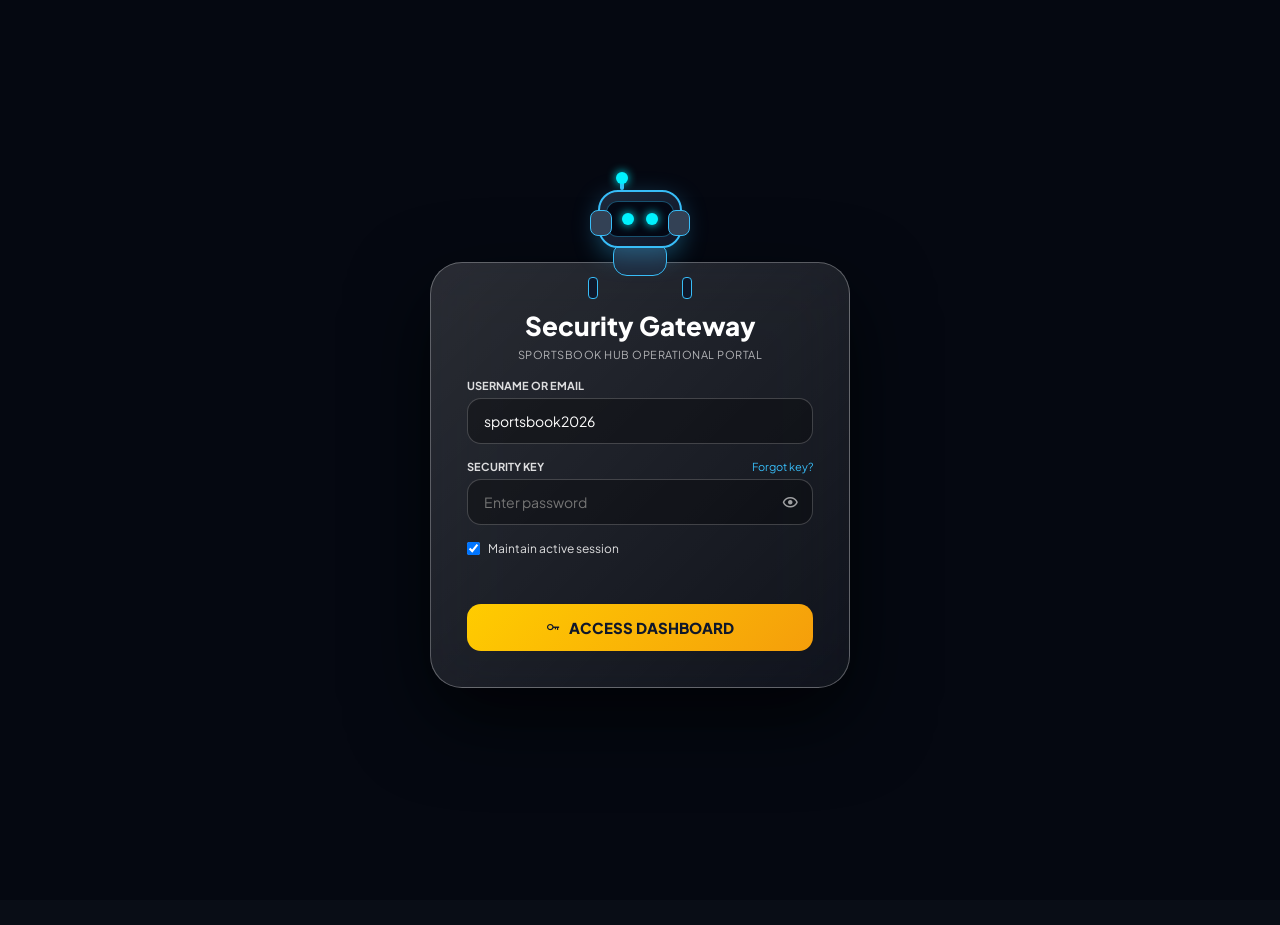
==== index.html @ 2f4ccb71 "Update index.html" ====
<!DOCTYPE html>
<html lang="en">
<head>
  <meta charset="UTF-8">
  <meta name="viewport" content="width=device-width, initial-scale=1.0">
  <title>Sportsbook Hub - Secured Dashboard</title>
  
  <script>
    if (localStorage.getItem('sbhub_auth') === 'true' || sessionStorage.getItem('sbhub_auth') === 'true') {
      document.documentElement.classList.add('is-authenticated');
    }
  </script>

  <link rel="preconnect" href="https://fonts.googleapis.com">
  <link rel="preconnect" href="https://fonts.gstatic.com" crossorigin="anonymous">
  <link href="https://fonts.googleapis.com/css2?family=Plus+Jakarta+Sans:wght@400;500;600;700;800&family=JetBrains+Mono:wght@500;700;800&display=swap" rel="stylesheet">
  <link href="https://unpkg.com/boxicons@2.1.4/css/boxicons.min.css" rel="stylesheet">
  <link rel="stylesheet" href="./styles.css?v=17.0.0">

  <script src="https://cdn.jsdelivr.net/npm/chart.js"></script>
  <script src="https://www.gstatic.com/firebasejs/9.22.0/firebase-app-compat.js"></script>
  <script src="https://www.gstatic.com/firebasejs/9.22.0/firebase-database-compat.js"></script>
  <script src="./app.js?v=17.0.0" defer></script>
</head>
<body id="pageBody">

  <canvas id="bgCanvas"></canvas>

  <!-- AUTHENTICATION OVERLAY -->
  <div id="authOverlay">
    <div class="login-container">
      <div class="sitting-robot-stage" id="sittingRobotStage">
        <div class="robot-body-wrapper" id="robotBodyWrapper">
          <div class="robot-antenna"></div>
          <div class="robot-head" id="robotHead">
            <div class="robot-visor">
              <div class="robot-eye" id="leftEye"></div>
              <div class="robot-eye" id="rightEye"></div>
            </div>
          </div>
          <div class="robot-torso"></div>
          <div class="robot-leg left"></div>
          <div class="robot-leg right"></div>
          <div class="robot-hand left"></div>
          <div class="robot-hand right"></div>
        </div>
      </div>
      <div class="login-card" id="loginCard">
        <div class="login-title">Security Gateway</div>
        <div class="login-subtitle">SPORTSBOOK HUB OPERATIONAL PORTAL</div>
        <form class="login-input-group" onsubmit="handleLogin(event)">
          <div class="field-wrapper">
            <label class="login-label" for="usernameInput">Username or email</label>
            <input type="text" id="usernameInput" class="login-input" value="sportsbook2026" required autocomplete="username">
          </div>
          <div class="field-wrapper">
            <div class="field-label-row">
              <label class="login-label" for="passwordInput">Security Key</label>
              <a href="#forgot" class="forgot-link">Forgot key?</a>
            </div>
            <div class="password-field-wrap">
              <input type="password" id="passwordInput" class="login-input" placeholder="Enter password" required autocomplete="current-password">
              <button type="button" class="password-toggle-btn" onclick="togglePasswordVisibility()"><i class="bx bx-show" id="togglePassIcon"></i></button>
            </div>
          </div>
          <div class="remember-row">
            <input type="checkbox" id="rememberMe" checked>
            <label for="rememberMe">Maintain active session</label>
          </div>
          <div class="login-error" id="loginErrorMsg"></div>
          <button type="submit" class="login-btn"><i class="bx bx-key"></i> ACCESS DASHBOARD</button>
        </form>
      </div>
    </div>
  </div>

  <div id="dashboardApp">

    <div class="mobile-nav-header">
      <button type="button" class="mobile-menu-toggle" onclick="toggleMobileSidebar()"><i class="bx bx-menu"></i></button>
      <div class="mobile-brand-title">SPORTSBOOK HUB</div>
      <button type="button" class="mobile-lock-btn" onclick="handleLogout()"><i class="bx bx-log-out"></i></button>
    </div>
    <div class="sidebar-overlay" id="sidebarOverlay" onclick="toggleMobileSidebar(false)"></div>

    <!-- ORIGINAL LEFT SIDEBAR -->
    <aside class="sidebar" id="mainSidebar">
      <div class="sidebar-menu-scroll">
        <div class="sidebar-header">
          <span>SPORTSBOOK HUB</span>
          <button type="button" class="mobile-sidebar-close" onclick="toggleMobileSidebar(false)"><i class="bx bx-x"></i></button>
        </div>

        <div class="search-box">
          <i class="bx bx-search" style="font-size: 14px;"></i>
          <input type="text" placeholder="Search categories & links...">
        </div>

        <div class="nav-group">
          <div class="nav-main-btn" onclick="toggleMenu('sub-internal', this)">
            <div class="nav-main-left"><div class="icon-badge icon-internal"><i class="bx bx-home-alt"></i></div><span>INTERNAL</span></div>
            <i class="bx bx-chevron-down toggle-icon"></i>
          </div>
          <div class="sub-menu collapsed" id="sub-internal">
            <a class="nav-sub-btn searchable-link" href="duties.html" target="_blank"><span>DAILY DUTY</span><i class="bx bx-right-arrow-alt"></i></a>
            <a class="nav-sub-btn searchable-link" href="rota.html" target="_blank"><span>ROTA</span><i class="bx bx-right-arrow-alt"></i></a>
            <a class="nav-sub-btn searchable-link" href="https://reliancedigi-my.sharepoint.com/:x:/p/ann/IQCWP022FAMHSY-z3-eV0c9XAWFWLrVAPb9xSCUut_VuZ9U?rtime=BxZTEFXS3kg" target="_blank"><span>DAILY BIG WINNERS</span><i class="bx bx-right-arrow-alt"></i></a>
            <a class="nav-sub-btn searchable-link" href="handover.html" target="_blank"><span>HANDOVER</span><i class="bx bx-right-arrow-alt"></i></a>
          </div>
        </div>

        <div class="nav-group">
          <div class="nav-main-btn" onclick="toggleMenu('sub-dailytask', this)">
            <div class="nav-main-left"><div class="icon-badge icon-tasks"><i class="bx bx-task"></i></div><span>DAILY TASKS</span></div>
            <i class="bx bx-chevron-down toggle-icon"></i>
          </div>
          <div class="sub-menu collapsed" id="sub-dailytask">
            <a class="nav-sub-btn searchable-link" href="boostschedule.html" target="_blank"><span>TOP PICKS</span><i class="bx bx-right-arrow-alt"></i></a>
            <a class="nav-sub-btn searchable-link" href="https://docs.google.com/spreadsheets/d/1Pl8XVaYNEaupKx57HlXbWibsIeR7a28UfemRasxJ8RY/edit?gid=1450723096#gid=1450723096" target="_blank"><span>EDGE BOOST (MIG)</span><i class="bx bx-right-arrow-alt"></i></a>
            <a class="nav-sub-btn searchable-link" href="https://docs.google.com/spreadsheets/d/18ZJNs7wJ37-4sAHX5CNMfqQQcmpfy1cIvP19tHI7rY4/edit?gid=784209986#gid=784209986" target="_blank"><span>IBET BOOST (MIG)</span><i class="bx bx-right-arrow-alt"></i></a>
            <a class="nav-sub-btn searchable-link" href="https://docs.google.com/spreadsheets/d/1-sft6uXe-D4GlDng96bMfWcOC4492WA3lkuO8gaUqQ4/edit?gid=0#gid=0" target="_blank"><span>KT SPORTS CHECK</span><i class="bx bx-right-arrow-alt"></i></a>
            <a class="nav-sub-btn searchable-link" href="https://polymarket.com/breaking" target="_blank"><span>PREDICTION OFFER CHECK</span><i class="bx bx-right-arrow-alt"></i></a>
            <a class="nav-sub-btn searchable-link" href="edge_boosts.html" target="_blank"><span>EDGE BOOST SYS</span><i class="bx bx-right-arrow-alt"></i></a>
            <a class="nav-sub-btn searchable-link" href="ibet_boosts.html" target="_blank"><span>IBET BOOST SYS</span><i class="bx bx-right-arrow-alt"></i></a>
          </div>
        </div>

        <div class="nav-group">
          <div class="nav-main-btn" onclick="toggleMenu('sub-dailymonitoring', this)">
            <div class="nav-main-left"><div class="icon-badge icon-monitor"><i class="bx bx-line-chart"></i></div><span>DAILY MONITORING</span></div>
            <i class="bx bx-chevron-down toggle-icon"></i>
          </div>
          <div class="sub-menu collapsed" id="sub-dailymonitoring">
            <a class="nav-sub-btn searchable-link" href="https://docs.google.com/spreadsheets/d/1qruVq-HZCyM0uDgnYSqFhccXKnMkqJ8z/edit?gid=1305147410#gid=1305147410" target="_blank"><span>GREEN TRACKER</span><i class="bx bx-right-arrow-alt"></i></a>
            <a class="nav-sub-btn searchable-link" href="https://docs.google.com/spreadsheets/d/1OcaMz_AOUeRsWIVplbnk2XAna62m3IKa/edit?gid=457800468#gid=457800468" target="_blank"><span>RED TRACKER</span><i class="bx bx-right-arrow-alt"></i></a>
            <a class="nav-sub-btn searchable-link" href="https://docs.google.com/spreadsheets/d/1U-Dmc628kHQabzJGoBeEgRus5PiRhgSd/edit?pli=1&amp;gid=1983372695#gid=1983372695" target="_blank"><span>ORANGE TRACKER</span><i class="bx bx-right-arrow-alt"></i></a>
            <a class="nav-sub-btn searchable-link" href="#7a"><span>7A TRACKER</span><i class="bx bx-right-arrow-alt"></i></a>
            <a class="nav-sub-btn searchable-link" href="https://docs.google.com/spreadsheets/d/11STKO4Xsj0a8iTuUXSCXC-XEE4-7qmF9/edit?pli=1&amp;gid=1701374259#gid=1701374259" target="_blank"><span>GREEN CRM</span><i class="bx bx-right-arrow-alt"></i></a>
            <a class="nav-sub-btn searchable-link" href="https://docs.google.com/spreadsheets/d/1gPks2FdHyOOTiILvn553miz32WeEtOpx/edit?gid=1701374259#gid=1701374259" target="_blank"><span>RED CRM</span><i class="bx bx-right-arrow-alt"></i></a>
          </div>
        </div>

        <div class="nav-group">
          <div class="nav-main-btn" onclick="toggleMenu('sub-backoffice', this)">
            <div class="nav-main-left"><div class="icon-badge icon-back"><i class="bx bx-briefcase-alt-2"></i></div><span>BACK OFFICE</span></div>
            <i class="bx bx-chevron-down toggle-icon"></i>
          </div>
          <div class="sub-menu collapsed" id="sub-backoffice">
            <a class="nav-sub-btn searchable-link" href="https://betbook.center/qbet/bets" target="_blank"><span>QBET/55/30</span><i class="bx bx-right-arrow-alt"></i></a>
            <a class="nav-sub-btn searchable-link" href="https://mga-betbook.center/ibet/bets" target="_blank"><span>IBET</span><i class="bx bx-right-arrow-alt"></i></a>
            <a class="nav-sub-btn searchable-link" href="https://eu-b7k.center/pubs8/bets" target="_blank"><span>PUBS</span><i class="bx bx-right-arrow-alt"></i></a>
          </div>
        </div>

        <div class="nav-group">
          <div class="nav-main-btn" onclick="toggleMenu('sub-ownbrands', this)">
            <div class="nav-main-left"><div class="icon-badge icon-brands"><i class="bx bx-layer"></i></div><span>OWN BRANDS</span></div>
            <i class="bx bx-chevron-down toggle-icon"></i>
          </div>
          <div class="sub-menu collapsed" id="sub-ownbrands">
            <a class="nav-sub-btn searchable-link" href="https://www.7abet.com/en-UN" target="_blank"><span>7A</span><i class="bx bx-right-arrow-alt"></i></a>
            <a class="nav-sub-btn searchable-link" href="https://www.qbet.com/en-UN" target="_blank"><span>QBET</span><i class="bx bx-right-arrow-alt"></i></a>
            <a class="nav-sub-btn searchable-link" href="https://www.55bet.com/en-UN" target="_blank"><span>55BET</span><i class="bx bx-right-arrow-alt"></i></a>
            <a class="nav-sub-btn searchable-link" href="https://www.30bet.com/en-UN" target="_blank"><span>30BET</span><i class="bx bx-right-arrow-alt"></i></a>
            <a class="nav-sub-btn searchable-link" href="https://www.gqbet.vip/en-UN/" target="_blank"><span>GQBET</span><i class="bx bx-right-arrow-alt"></i></a>
            <a class="nav-sub-btn searchable-link" href="https://www.bvbet.com/en-UN" target="_blank"><span>BVBET</span><i class="bx bx-right-arrow-alt"></i></a>
            <a class="nav-sub-btn searchable-link" href="https://www.ibet.com/en-UN/sportsbook/price-boost/football" target="_blank"><span>IBET</span><i class="bx bx-right-arrow-alt"></i></a>
          </div>
        </div>

        <div class="nav-group">
          <div class="nav-main-btn" onclick="toggleMenu('sub-priceref', this)">
            <div class="nav-main-left"><div class="icon-badge icon-price"><i class="bx bx-data"></i></div><span>PRICE REFERENCES</span></div>
            <i class="bx bx-chevron-down toggle-icon"></i>
          </div>
          <div class="sub-menu collapsed" id="sub-priceref">
            <a class="nav-sub-btn searchable-link" href="https://www.flashscore.com/" target="_blank"><span>FLASHSCORE</span><i class="bx bx-right-arrow-alt"></i></a>
            <a class="nav-sub-btn searchable-link" href="https://betsapi.com/" target="_blank"><span>BETSAPI</span><i class="bx bx-right-arrow-alt"></i></a>
            <a class="nav-sub-btn searchable-link" href="https://www.oddsportal.com/football/" target="_blank"><span>ODDSPORTAL</span><i class="bx bx-right-arrow-alt"></i></a>
            <a class="nav-sub-btn searchable-link" href="https://www.oddschecker.com/" target="_blank"><span>ODDSCHECKER</span><i class="bx bx-right-arrow-alt"></i></a>
            <a class="nav-sub-btn searchable-link" href="https://www.betfair.com/exchange/plus/" target="_blank"><span>BETFAIR</span><i class="bx bx-right-arrow-alt"></i></a>
            <a class="nav-sub-btn searchable-link" href="https://www.bet365.com/" target="_blank"><span>BET365</span><i class="bx bx-right-arrow-alt"></i></a>
            <a class="nav-sub-btn searchable-link" href="https://www.pinnacle.com/" target="_blank"><span>PINNACLE</span><i class="bx bx-right-arrow-alt"></i></a>
            <a class="nav-sub-btn searchable-link" href="https://gg.bet/" target="_blank"><span>GGBET</span><i class="bx bx-right-arrow-alt"></i></a>
          </div>
        </div>

        <div class="sidebar-quick-dock">
          <div class="quick-dock-title"><i class="bx bx-rocket"></i> QUICK LAUNCH</div>
          <a href="https://claude.ai" target="_blank" class="quick-launch-btn">
            <div class="btn-left"><div class="icon-badge icon-claude"><i class="bx bx-bot"></i></div><span>Claude AI</span></div>
            <i class="bx bx-export" style="font-size: 13px; opacity: 0.7;"></i>
          </a>
          <a href="Edge_Gaming_Client_Risk_Segmentation_Tool_July_2026_Dashboard.html" target="_blank" class="quick-launch-btn">
            <div class="btn-left"><div class="icon-badge icon-risk"><i class="bx bx-shield-quarter"></i></div><span>Risk Seg. Tool</span></div>
            <i class="bx bx-export" style="font-size: 13px; opacity: 0.7;"></i>
          </a>
        </div>
      </div>

      <div class="sidebar-admin-footer">
        <div class="admin-top-pill">
          <div class="avatar-circle">AD</div>
          <span class="user-title">Admin</span>
          <button class="logout-action-btn" type="button" onclick="handleLogout()"><i class="bx bx-log-out"></i> Lock</button>
        </div>
      </div>
    </aside>

    <!-- WRAPPER TO HOLD CENTER WORKSPACE AND RIGHT SIDEBAR -->
    <div class="app-wrapper">
      
      <!-- ORIGINAL CENTER WORKSPACE -->
      <main class="main-workspace">
        
        <!-- ALERTS BANNER -->
        <div class="alerts-container">
          <div id="urgentHandoverBanner" class="urgent-handover-banner active">
            <div class="handover-header-row">
              <div class="handover-alert-badge" id="handoverAlertBadge"><i class="bx bx-alarm-exclamation"></i> URGENT HANDOVER</div>
              <button type="button" class="handover-manage-btn" onclick="openHandoverModal()"><i class="bx bx-plus-circle"></i> Manage Notes</button>
            </div>
            <div class="handover-pills-container" id="handoverPillsContainer"></div>
          </div>
        </div>

        <!-- ORIGINAL 3-COLUMN GRID -->
        <div class="dashboard-grid">
          
          <!-- COLUMN 1: BRAND DIRECTORY & DAILY TASKS -->
          <div style="display: flex; flex-direction: column; gap: 20px;">
            <div class="glass-card" id="widget-brand-dock">
              <div class="card-header">
                <span style="color: #f59e0b;"><i class="bx bx-pin"></i> BRAND DIRECTORY DOCK</span>
              </div>
              <div class="tab-pills">
                <div class="tab-pill active" id="tab-ibet" onclick="switchBrandTab('ibet')">IBET</div>
                <div class="tab-pill" id="tab-edge" onclick="switchBrandTab('edge')">EDGE</div>
                <div class="tab-pill" id="tab-pubs" onclick="switchBrandTab('pubs')">PUBS</div>
              </div>
              <div id="brandLinksContainer" style="display: flex; flex-direction: column; gap: 10px;"></div>
            </div>

            <div class="glass-card" id="widget-task-dock">
              <div class="card-header">
                <span style="color: #ef4444;"><i class="bx bx-list-ul"></i> DAILY TASK DOCK</span>
              </div>
              <a class="action-row" href="boostschedule.html" target="_blank"><span>TOP PICKS (SCHEDULE)</span><i class="bx bx-right-arrow-alt"></i></a>
              <a class="action-row" href="https://docs.google.com/spreadsheets/d/1Pl8XVaYNEaupKx57HlXbWibsIeR7a28UfemRasxJ8RY/edit?gid=1450723096#gid=1450723096" target="_blank"><span>EDGE BOOST (MIG)</span><i class="bx bx-right-arrow-alt"></i></a>
              <a class="action-row" href="https://docs.google.com/spreadsheets/d/18ZJNs7wJ37-4sAHX5CNMfqQQcmpfy1cIvP19tHI7rY4/edit?gid=784209986#gid=784209986" target="_blank"><span>IBET BOOST (MIG)</span><i class="bx bx-right-arrow-alt"></i></a>
              <a class="action-row" href="https://docs.google.com/spreadsheets/d/1-sft6uXe-D4GlDng96bMfWcOC4492WA3lkuO8gaUqQ4/edit?gid=0#gid=0" target="_blank"><span>KT SPORTS CHECK</span><i class="bx bx-right-arrow-alt"></i></a>
              <a class="action-row" href="https://polymarket.com/breaking" target="_blank"><span>PREDICTION OFFER CHECK</span><i class="bx bx-right-arrow-alt"></i></a>
            </div>
          </div>

          <!-- COLUMN 2: TOP PICKS -->
          <div class="glass-card" id="widget-top-picks" style="padding-bottom:10px;">
            <div class="card-header">
              <span style="color: #ff4d4d; display: flex; align-items: center; gap: 8px;"><i class="bx bxs-flame" style="font-size: 18px;"></i> TOP PICKS</span>
            </div>
            <div class="top-picks-filter-bar">
              <button class="boost-filter-btn active" id="btn-boost-eng.1" onclick="filterTopPicks('eng.1', this)">EPL</button>
              <button class="boost-filter-btn" id="btn-boost-esp.1" onclick="filterTopPicks('esp.1', this)">LA LIGA</button>
              <button class="boost-filter-btn" id="btn-boost-ita.1" onclick="filterTopPicks('ita.1', this)">SERIE A</button>
              <button class="boost-filter-btn" id="btn-boost-fra.1" onclick="filterTopPicks('fra.1', this)">LIGUE 1</button>
              <button class="boost-filter-btn" id="btn-boost-ger.1" onclick="filterTopPicks('ger.1', this)">BUND</button>
              <button class="boost-filter-btn" id="btn-boost-uefa.champions" onclick="filterTopPicks('uefa.champions', this)">UEFA</button>
            </div>
            <div id="topPicksContainer" class="top-picks-grid-row">
              <div style="text-align:center; padding:15px; width:100%;"><i class="bx bx-loader-alt bx-spin" style="font-size:20px; color:#38bdf8;"></i></div>
            </div>
          </div>

          <!-- COLUMN 3: DUTIES & GAMES -->
          <div style="display: flex; flex-direction: column; gap: 20px;">
            <div class="glass-card" id="widget-duties-dock">
              <div class="card-header">
                <span style="color: #f97316;"><i class="bx bx-time"></i> TIME-SLOT DUTIES</span>
                <select id="traderFilterDropdown" onchange="filterDuties()" class="trader-dropdown">
                  <option value="ALL">All Traders</option>
                  <option value="ANN">Ann</option>
                  <option value="DAVE">Dave</option>
                  <option value="KEN">Ken</option>
                  <option value="KRIZTEL">Kriztel</option>
                </select>
              </div>
              <div id="liveDutyContent" style="display: flex; flex-direction: column; gap: 8px;">
                <div style="text-align:center; padding:15px;"><i class="bx bx-loader-alt bx-spin" style="font-size:20px; color:#38bdf8;"></i></div>
              </div>
            </div>

            <div class="glass-card" id="widget-games-dock">
              <div class="card-header">
                <span style="color: #38bdf8;"><i class="bx bx-play-circle"></i> TOP GAMES</span>
                <div class="actions"><span>FLASHSCORE</span></div>
              </div>
              <div class="matchday-nav">
                <i class="bx bx-chevron-left" onclick="navigateMatchDay(-1)"></i>
                <span id="matchDayDisplay">TODAY (OCT 18)</span>
                <i class="bx bx-chevron-right" onclick="navigateMatchDay(1)"></i>
              </div>
              <div id="gamesContainer" style="display: flex; flex-direction: column; gap: 10px;">
                <div style="text-align:center; padding:15px;"><i class="bx bx-loader-alt bx-spin" style="font-size:20px; color:#38bdf8;"></i></div>
              </div>
            </div>
          </div>

        </div>
      </main>

      <!-- NEW RIGHT SIDEBAR (UTILITIES, CLOCKS, REMINDERS) -->
      <aside class="right-sidebar">
        
        <!-- TOP UTILITIES CARD -->
        <div class="glass-card util-panel-card">
          <!-- Row 1: Create, Search, Notifications, Profile -->
          <div class="util-top-row">
            <button class="utility-btn create-btn" onclick="openCreateTaskModal()"><i class="bx bx-plus"></i> Create</button>
            
            <div class="utility-search-container">
              <i class="bx bx-search search-icon"></i>
              <input type="text" id="globalSearchInput" class="utility-search-input" placeholder="Search..." oninput="handleGlobalSearch(this.value)">
              <div class="search-results-dropdown" id="searchResultsDropdown"></div>
            </div>
            
            <div class="dropdown-container">
              <button class="utility-btn icon-only" onclick="toggleDropdown('notificationMenu')">
                <i class="bx bx-bell"></i>
                <span class="notification-badge" id="notificationBadge" style="display:none;">0</span>
              </button>
              <div class="dropdown-menu right-aligned" id="notificationMenu" style="width: 260px;">
                <div class="dropdown-section-title">KICKING OFF SOON (< 2 HOURS)</div>
                <div id="notificationList" style="display:flex; flex-direction:column; gap:4px; max-height:250px; overflow-y:auto;">
                  <div style="padding:10px; font-size:10px; opacity:0.6; text-align:center;">No upcoming matches.</div>
                </div>
              </div>
            </div>
            
            <div class="dropdown-container">
              <button class="utility-btn profile-btn" onclick="toggleDropdown('profileMenu')">
                <img src="https://ui-avatars.com/api/?name=AD&background=38bdf8&color=fff" alt="Profile" class="profile-avatar">
              </button>
              <div class="dropdown-menu right-aligned" id="profileMenu" style="width: 240px;">
                <div style="padding: 10px; display:flex; align-items:center; gap:10px; border-bottom:1px solid rgba(255,255,255,0.1); margin-bottom:6px;">
                  <img src="https://ui-avatars.com/api/?name=AD&background=38bdf8&color=fff" alt="Profile" style="width:36px; height:36px; border-radius:50%;">
                  <div>
                    <div style="font-size:12px; font-weight:800; color:#fff;">Admin User</div>
                    <div style="font-size:10px; color:rgba(255,255,255,0.6);">sportsbook2026</div>
                  </div>
                </div>
                
                <div class="dropdown-section-title">TIMEZONE SETTINGS</div>
                <div style="padding: 4px 8px;">
                  <select id="userTimezoneSelect" class="settings-select" onchange="updatePrimaryTimezone(this.value)">
                    <option value="Asia/Singapore">Asia/Manila (GMT+8)</option>
                    <option value="Europe/Berlin">Europe/Berlin (CET)</option>
                    <option value="Europe/London">Europe/London (GMT)</option>
                    <option value="Europe/Athens">Europe/Athens (GMT+2)</option>
                    <option value="America/New_York">America/New_York (EST)</option>
                  </select>
                </div>
                
                <div class="dropdown-section-title" style="margin-top:8px;">WIDGETS</div>
                <label class="menu-option"><span>Top Picks</span><input type="checkbox" class="widget-checkbox" checked onchange="toggleWidget('widget-top-picks', this.checked)"></label>
                <label class="menu-option"><span>Brands</span><input type="checkbox" class="widget-checkbox" checked onchange="toggleWidget('widget-brand-dock', this.checked)"></label>
                <label class="menu-option"><span>Daily Tasks</span><input type="checkbox" class="widget-checkbox" checked onchange="toggleWidget('widget-task-dock', this.checked)"></label>
                <label class="menu-option"><span>Duties</span><input type="checkbox" class="widget-checkbox" checked onchange="toggleWidget('widget-duties-dock', this.checked)"></label>
                <label class="menu-option"><span>Games</span><input type="checkbox" class="widget-checkbox" checked onchange="toggleWidget('widget-games-dock', this.checked)"></label>

                <div class="dropdown-section-title" style="margin-top:8px;">THEMES</div>
                <button class="menu-option" type="button" onclick="setGradient('plain-slate')"><span>Dark Slate</span><span class="color-dot" style="background: #0f172a;"></span></button>
                <button class="menu-option" type="button" onclick="setGradient('3d-chrome-swirl')"><span>Glossy Obsidian</span><span class="color-dot" style="background: radial-gradient(circle, #f97316, #0f172a);"></span></button>
                <button class="menu-option" type="button" onclick="setGradient('cyan-liquid-glass')"><span>Cyan Liquid</span><span class="color-dot" style="background: radial-gradient(circle, #06b6d4, #083344);"></span></button>
                <button class="menu-option" type="button" onclick="setGradient('deep-liquid-chrome')"><span>Chrome Blue</span><span class="color-dot" style="background: linear-gradient(135deg, #1e293b, #3b82f6);"></span></button>
              </div>
            </div>
          </div>

          <!-- Row 2: Clocks -->
          <div class="world-clocks">
            <div class="clock-badge"><span class="clock-label" id="lbl-clock-primary">GMT+8</span><span class="clock-time" id="clock-primary">00:00:00</span></div>
            <div class="clock-badge"><span class="clock-label">CET</span><span class="clock-time" id="clock-cet">00:00:00</span></div>
            <div class="clock-badge"><span class="clock-label">GMT+2</span><span class="clock-time" id="clock-gmt2">00:00:00</span></div>
          </div>

          <!-- Row 3: Weather -->
          <div class="weather-mini">
            <div style="display:flex; align-items:center; gap:8px;">
              <i class="bx bx-cloud" id="weatherIcon" style="font-size: 20px; color: #f59e0b;"></i>
              <span id="weatherTemp" style="font-weight: 800; font-size: 14px; color:#fff;">--°C</span>
            </div>
            <span id="weatherCond" style="font-size: 10px; font-weight:700; color:rgba(255,255,255,0.7); text-transform:uppercase;">LOADING...</span>
          </div>

          <!-- Row 4: Jira & Active Traders -->
          <div class="util-bottom-row">
            <a href="jira.html" target="_blank" class="command-btn"><i class="bx bx-task"></i> Jira</a>
            <div class="command-btn" style="background: rgba(56, 189, 248, 0.15); border-color: rgba(56, 189, 248, 0.4); pointer-events: none; flex:1; justify-content:center;">
              <i class="bx bx-user-check" style="color: #38bdf8;"></i> <span id="activeTraderCount" style="font-weight:800;">0 Working</span>
            </div>
          </div>
        </div>

        <!-- REMINDERS (Empty space fill) -->
        <div class="glass-card" style="flex:1; margin-bottom:20px;">
          <div class="card-header">
            <span style="color: #6ee7b7;"><i class="bx bx-check-square"></i> MY TASKS & REMINDERS</span>
          </div>
          <div id="remindersContainer" style="display:flex; flex-direction:column; gap:8px; overflow-y:auto;"></div>
        </div>

      </aside>
    </div>

  </div>

  <!-- HANDOVER MODAL -->
  <div id="handoverModal" class="handover-modal-overlay">
    <div class="handover-modal-card">
      <div class="handover-modal-header">
        <span class="handover-modal-title"><i class="bx bx-alarm-exclamation" style="color: #facc15;"></i> Manage Handovers</span>
        <i class="bx bx-x handover-modal-close" onclick="closeHandoverModal()"></i>
      </div>
      <form onsubmit="addUrgentHandover(event)" class="handover-modal-form">
        <div class="handover-form-group">
          <select id="handoverPriorityInput" class="handover-field select-priority" required>
            <option value="URGENT/CRITICAL" selected>🚨 URGENT / CRITICAL</option>
            <option value="Need Attention">⚠️ Need Attention</option>
            <option value="Normal">ℹ️ Normal</option>
          </select>
          <input type="text" id="handoverBrandInput" placeholder="Brand/Topic" required class="handover-field short">
          <input type="text" id="handoverMsgInput" placeholder="Handover Note / Details..." required class="handover-field flex-1">
          <button type="submit" class="handover-post-btn"><i class="bx bx-plus"></i> Post Note</button>
        </div>
      </form>
      <div class="handover-modal-subtitle">ACTIVE HANDOVERS</div>
      <div class="handover-items-list" id="handoverModalList"></div>
    </div>
  </div>

  <!-- CREATE REMINDER MODAL -->
  <div id="createTaskModal" class="handover-modal-overlay">
    <div class="handover-modal-card" style="max-width: 400px;">
      <div class="handover-modal-header">
        <span class="handover-modal-title"><i class="bx bx-plus-circle" style="color: #38bdf8;"></i> Create Task / Reminder</span>
        <i class="bx bx-x handover-modal-close" onclick="closeCreateTaskModal()"></i>
      </div>
      <form onsubmit="addReminder(event)" class="handover-modal-form">
        <input type="text" id="reminderTitleInput" placeholder="Task Description..." required class="handover-field" style="width:100%;">
        <div style="display:flex; gap:10px;">
          <select id="reminderColorInput" class="handover-field" style="flex:1;">
            <option value="#38bdf8">Blue</option>
            <option value="#fca5a5">Red</option>
            <option value="#fde047">Yellow</option>
            <option value="#34d399">Green</option>
          </select>
          <button type="submit" class="handover-post-btn" style="background:linear-gradient(135deg, #38bdf8, #0ea5e9); color:#0f172a;"><i class="bx bx-check"></i> Save</button>
        </div>
      </form>
    </div>
  </div>

</body>
</html>
---- styles.css ----
:root {
  --glass-bg: rgba(255, 255, 255, 0.12);
  --glass-card-bg: rgba(15, 23, 42, 0.65);
  --glass-border: rgba(255, 255, 255, 0.28);
  --glass-highlight: inset 0 1px 2px rgba(255, 255, 255, 0.4), inset 0 -1px 2px rgba(0, 0, 0, 0.2);
  --glass-shadow: 0 20px 50px rgba(0, 0, 0, 0.6);
  --card-blur: blur(30px) saturate(150%);
  --sidebar-collapsed: 70px;
  --sidebar-expanded: 270px;
}

* { margin: 0; padding: 0; box-sizing: border-box; font-family: 'Plus Jakarta Sans', sans-serif; -webkit-font-smoothing: antialiased; }
html, body { width: 100%; height: 100%; overflow: hidden; }

body {
  background: #090d16;
  background-size: cover;
  background-position: center;
  background-attachment: fixed;
  color: #ffffff;
  display: flex;
  transition: background 0.4s ease, color 0.3s ease;
  position: relative;
}

/* ANTI-FLASH LOGIC */
html.is-authenticated #authOverlay { display: none !important; }
html.is-authenticated #dashboardApp { opacity: 1 !important; visibility: visible !important; pointer-events: auto !important; }

::-webkit-scrollbar { width: 6px; height: 6px; }
::-webkit-scrollbar-track { background: rgba(0, 0, 0, 0.15); border-radius: 4px; }
::-webkit-scrollbar-thumb { background: rgba(255, 255, 255, 0.25); border-radius: 4px; }
::-webkit-scrollbar-thumb:hover { background: rgba(56, 189, 248, 0.5); }

#bgCanvas { position: fixed; inset: 0; z-index: 0; pointer-events: none; }

/* AUTH OVERLAY */
#authOverlay { position: fixed; inset: 0; background: rgba(5, 9, 18, 0.88); backdrop-filter: blur(25px); z-index: 999999; display: flex; align-items: center; justify-content: center; padding: 20px; transition: 0.5s; }
#authOverlay.unlocked { opacity: 0; visibility: hidden; pointer-events: none; }
.login-container { width: 100%; max-width: 420px; position: relative; z-index: 10; margin-top: 50px; }
.login-card { width: 100%; background: linear-gradient(135deg, rgba(255, 255, 255, 0.15) 0%, rgba(255, 255, 255, 0.05) 100%); border: 1px solid rgba(255, 255, 255, 0.3); backdrop-filter: blur(35px); border-radius: 32px; padding: 36px; box-shadow: 0 30px 80px rgba(0, 0, 0, 0.7); display: flex; flex-direction: column; align-items: center; text-align: center; gap: 18px; position: relative; z-index: 5; }
.login-card.shake { animation: shakeKey 0.5s cubic-bezier(0.36, 0.07, 0.19, 0.97) both; }
@keyframes shakeKey { 10%, 90% { transform: translate3d(-1px, 0, 0); } 20%, 80% { transform: translate3d(2px, 0, 0); } 30%, 50%, 70% { transform: translate3d(-4px, 0, 0); } 40%, 60% { transform: translate3d(4px, 0, 0); } }

.sitting-robot-stage { position: absolute; top: -72px; left: 50%; transform: translateX(-50%); width: 120px; height: 95px; z-index: 10; pointer-events: none; }
.robot-body-wrapper { width: 100%; height: 100%; position: relative; transition: transform 0.1s ease-out; }
.robot-head { width: 84px; height: 58px; background: linear-gradient(145deg, #1e293b, #0f172a); border: 2px solid #38bdf8; border-radius: 20px; position: absolute; top: 0; left: 18px; box-shadow: 0 8px 25px rgba(56, 189, 248, 0.35); display: flex; align-items: center; justify-content: center; z-index: 2; }
.robot-antenna { width: 4px; height: 12px; background: #38bdf8; position: absolute; top: -12px; left: 40px; border-radius: 2px; }
.robot-antenna::after { content: ''; position: absolute; top: -6px; left: -4px; width: 12px; height: 12px; background: #00f2fe; border-radius: 50%; box-shadow: 0 0 10px #00f2fe; }
.robot-visor { width: 68px; height: 36px; background: #040814; border-radius: 12px; border: 1px solid rgba(56, 189, 248, 0.4); display: flex; align-items: center; justify-content: center; gap: 12px; position: relative; overflow: hidden; }
.robot-eye { width: 12px; height: 12px; background: #00f2fe; border-radius: 50%; position: relative; box-shadow: 0 0 10px #00f2fe; }
.robot-torso { width: 54px; height: 32px; background: #1e293b; border: 1.5px solid #38bdf8; border-radius: 10px 10px 14px 14px; position: absolute; top: 54px; left: 33px; z-index: 1; }
.robot-leg { width: 10px; height: 22px; background: #0f172a; border: 1.5px solid #38bdf8; border-radius: 4px; position: absolute; bottom: -14px; }
.robot-leg.left { left: 8px; } .robot-leg.right { right: 8px; }
.robot-hand { width: 22px; height: 26px; background: #334155; border: 1.5px solid #38bdf8; border-radius: 8px; position: absolute; top: 20px; transition: all 0.35s ease; z-index: 20; }
.robot-hand.left { left: 10px; } .robot-hand.right { right: 10px; }

.login-title { font-size: 26px; font-weight: 800; color: #ffffff; margin-top: 10px; }
.login-subtitle { font-size: 11px; color: rgba(255, 255, 255, 0.65); margin-top: -12px; letter-spacing: 0.5px; }
.login-input-group { width: 100%; display: flex; flex-direction: column; gap: 16px; text-align: left; }
.field-wrapper { display: flex; flex-direction: column; gap: 6px; }
.field-label-row { display: flex; justify-content: space-between; align-items: center; }
.login-label { font-size: 11px; font-weight: 700; color: rgba(255, 255, 255, 0.85); text-transform: uppercase; }
.forgot-link { font-size: 11px; color: #38bdf8; text-decoration: none; }
.forgot-link:hover { text-decoration: underline; }
.password-field-wrap { position: relative; width: 100%; }
.login-input { width: 100%; background: rgba(0, 0, 0, 0.3); border: 1px solid rgba(255, 255, 255, 0.2); border-radius: 14px; padding: 13px 42px 13px 16px; font-size: 14px; color: #ffffff; outline: none; transition: 0.2s ease; }
.login-input:focus { border-color: #38bdf8; box-shadow: 0 0 12px rgba(56, 189, 248, 0.3); }
.password-toggle-btn { position: absolute; right: 14px; top: 50%; transform: translateY(-50%); background: transparent; border: none; color: rgba(255, 255, 255, 0.6); cursor: pointer; font-size: 18px; }
.password-toggle-btn:hover { color: #ffffff; }
.remember-row { display: flex; align-items: center; gap: 8px; font-size: 12px; color: rgba(255, 255, 255, 0.85); }
.login-btn { width: 100%; background: linear-gradient(135deg, #ffcc00 0%, #f59e0b 100%); border: none; border-radius: 14px; padding: 14px; font-size: 15px; font-weight: 800; color: #0f172a; cursor: pointer; transition: 0.2s ease; display: flex; align-items: center; justify-content: center; gap: 8px; }
.login-btn:hover { transform: translateY(-1px); box-shadow: 0 8px 20px rgba(245, 158, 11, 0.35); }
.login-error { font-size: 11px; font-weight: 700; color: #f87171; min-height: 16px; text-align: center; }

/* SIDEBAR SETUP */
#dashboardApp { display: flex; width: 100%; height: 100%; opacity: 0; visibility: hidden; transition: 0.5s; position: relative; z-index: 10; box-sizing: border-box; }

.sidebar { 
  position: fixed; top: 20px; bottom: 20px; left: 20px; 
  width: var(--sidebar-collapsed); 
  display: flex; flex-direction: column; justify-content: space-between; 
  background: var(--glass-card-bg); border: 1px solid var(--glass-border); border-radius: 20px; 
  backdrop-filter: var(--card-blur); -webkit-backdrop-filter: var(--card-blur); 
  transition: width 0.3s cubic-bezier(0.16, 1, 0.3, 1), box-shadow 0.3s ease; 
  z-index: 1000; overflow: hidden; box-shadow: var(--glass-shadow); 
}
.sidebar:hover { width: var(--sidebar-expanded); box-shadow: 0 20px 50px rgba(0, 0, 0, 0.6); }

.sidebar-menu-scroll { display: flex; flex-direction: column; gap: 6px; overflow-y: auto; overflow-x: hidden; flex: 1; padding: 20px 10px; scrollbar-width: none; }
.sidebar-menu-scroll::-webkit-scrollbar { display: none; }
.sidebar-header { display: flex; align-items: center; justify-content: space-between; padding: 0 10px; font-size: 13px; font-weight: 800; letter-spacing: 0.5px; color: #fff; white-space: nowrap; margin-bottom: 12px;}
.hide-on-collapse { opacity: 0; transition: opacity 0.2s; }
.sidebar:hover .hide-on-collapse { opacity: 1; transition-delay: 0.15s; }
.mobile-sidebar-close { display: none; }

.search-box { background: rgba(255, 255, 255, 0.12); border: 1px solid rgba(255, 255, 255, 0.25); border-radius: 999px; padding: 8px 14px; display: flex; align-items: center; gap: 8px; margin-bottom: 8px; width: calc(var(--sidebar-expanded) - 20px); backdrop-filter: blur(20px) saturate(160%); box-shadow: inset 0 1px 1px rgba(255, 255, 255, 0.3); }
.search-box input { background: transparent; border: none; outline: none; color: #fff; font-size: 11px; width: 100%; }

.nav-group { display: flex; flex-direction: column; gap: 4px; margin-bottom: 4px; }
.nav-main-btn { display: flex; align-items: center; justify-content: space-between; padding: 6px 10px; min-height: 38px; border-radius: 12px; cursor: pointer; background: rgba(255, 255, 255, 0.12); border: 1px solid rgba(255, 255, 255, 0.25); backdrop-filter: blur(20px) saturate(160%); box-shadow: inset 0 1px 1px rgba(255, 255, 255, 0.3), 0 4px 12px rgba(0, 0, 0, 0.25); transition: all 0.2s; width: calc(var(--sidebar-expanded) - 20px); }
.nav-main-btn:hover { background: rgba(255, 255, 255, 0.22); border-color: rgba(255, 255, 255, 0.45); box-shadow: inset 0 1px 2px rgba(255, 255, 255, 0.5), 0 6px 16px rgba(0, 0, 0, 0.35); }
.nav-main-left { display: flex; align-items: center; gap: 8px; }
.icon-badge { width: 28px; height: 28px; min-width: 28px; border-radius: 8px; display: flex; align-items: center; justify-content: center; font-size: 14px; flex-shrink: 0; color: #fff !important; }

.icon-internal { background: linear-gradient(135deg, #3b82f6, #1d4ed8); }
.icon-tasks    { background: linear-gradient(135deg, #f97316, #c2410c); }
.icon-monitor  { background: linear-gradient(135deg, #10b981, #047857); }
.icon-back     { background: linear-gradient(135deg, #ef4444, #b91c1c); }
.icon-multi    { background: linear-gradient(135deg, #f59e0b, #b45309); }
.icon-radar    { background: linear-gradient(135deg, #06b6d4, #0e7490); }
.icon-brands   { background: linear-gradient(135deg, #8b5cf6, #6d28d9); }
.icon-price    { background: linear-gradient(135deg, #84cc16, #4d7c0f); }
.icon-proc     { background: linear-gradient(135deg, #ec4899, #be185d); }
.icon-claude   { background: linear-gradient(135deg, #d97706, #b45309); }
.icon-risk     { background: linear-gradient(135deg, #10b981, #047857); }

.nav-main-btn span { font-size: 11px; font-weight: 700; white-space: nowrap; text-transform: uppercase; color: inherit; letter-spacing: 0.3px;}
.toggle-icon { font-size: 14px; opacity: 0.7; transition: 0.2s; transform: rotate(-90deg); }

.sub-menu { display: flex; flex-direction: column; gap: 3px; padding-left: 48px; max-height: 450px; overflow: hidden; transition: 0.3s ease; width: calc(var(--sidebar-expanded) - 20px); margin-top:2px;}
.sub-menu.collapsed { max-height: 0; opacity: 0; pointer-events: none; margin-top:0;}
.nav-sub-btn { display: flex; align-items: center; justify-content: space-between; padding: 6px 12px; min-height: 32px; border-radius: 8px; font-size: 10.5px; font-weight: 700; color: rgba(255, 255, 255, 0.95); text-decoration: none; background: rgba(255, 255, 255, 0.08); border: 1px solid rgba(255, 255, 255, 0.2); backdrop-filter: blur(16px) saturate(140%); box-shadow: inset 0 1px 1px rgba(255, 255, 255, 0.2); transition: all 0.2s ease; }
.nav-sub-btn:hover { background: rgba(255, 255, 255, 0.2); border-color: rgba(56, 189, 248, 0.5); box-shadow: inset 0 1px 2px rgba(255, 255, 255, 0.4), 0 0 12px rgba(56, 189, 248, 0.3); }

.sidebar-admin-footer { margin-top: auto; padding: 12px 10px; width: 100%; position:sticky; bottom:0; z-index:20;}
.sidebar-admin-footer .admin-top-pill { display: flex; flex-direction:row; align-items: center; justify-content:space-between; width: 100%; padding: 6px; background: #090e17; border: 1px solid rgba(255, 255, 255, 0.2); border-radius: 999px; backdrop-filter: blur(15px); box-shadow: 0 10px 25px rgba(0, 0, 0, 0.6); }
.sidebar-admin-footer .avatar-circle { width: 34px; height: 34px; border-radius: 50%; background: #d1d5db; color: #111827; display: flex; align-items: center; justify-content: center; font-size: 12px; font-weight: 800; flex-shrink: 0; }
.sidebar-admin-footer .user-title { font-size: 12px; font-weight: 800; color: #fff; flex: 1; margin: 0 10px; text-align:center; }
.sidebar-admin-footer .logout-action-btn { background: rgba(127, 29, 29, 0.6); border: 1px solid #991b1b; color: #fca5a5; padding: 6px 12px; border-radius: 999px; font-size: 14px; cursor: pointer; display:flex; align-items:center; transition: 0.2s; flex-shrink:0; }
.sidebar-admin-footer .logout-action-btn:hover { background: rgba(185, 28, 28, 0.8); color: #fff; }

/* -------------------------------------------------------------
   NEW LAYOUT: STRICT SEPARATION (NO OVERLAPS) 
   ------------------------------------------------------------- */
.app-layout {
  display: flex;
  margin-left: calc(var(--sidebar-collapsed) + 20px);
  padding: 20px 20px 20px 20px;
  width: calc(100% - var(--sidebar-collapsed) - 20px);
  height: 100vh;
  gap: 20px;
  box-sizing: border-box;
}

/* CENTER CONTENT */
.main-workspace {
  flex: 1;
  display: flex;
  flex-direction: column;
  gap: 16px;
  min-width: 0;
  overflow-y: auto;
  scrollbar-width: none;
}
.main-workspace::-webkit-scrollbar { display: none; }

.alerts-area { display:flex; gap:16px; width:100%; flex-shrink:0; }

@keyframes redPulseGlow { 0% { box-shadow: 0 0 10px rgba(239, 68, 68, 0.5), inset 0 0 8px rgba(239, 68, 68, 0.2); border-color: rgba(248, 113, 113, 0.7); } 50% { box-shadow: 0 0 20px rgba(239, 68, 68, 0.85), inset 0 0 14px rgba(239, 68, 68, 0.35); border-color: rgba(252, 165, 165, 1); } 100% { box-shadow: 0 0 10px rgba(239, 68, 68, 0.5), inset 0 0 8px rgba(239, 68, 68, 0.2); border-color: rgba(248, 113, 113, 0.7); } }
.jira-static-alert-banner { display: none; align-items: center; gap: 10px; padding: 8px 14px; background: rgba(153, 27, 27, 0.55) !important; border: 1.5px solid #f87171 !important; border-radius: 14px !important; backdrop-filter: blur(14px) saturate(160%) !important; animation: redPulseGlow 2s infinite ease-in-out !important; flex-wrap: wrap;}
.jira-static-alert-banner.active { display: inline-flex !important; }
.jira-alert-badge { display: inline-flex; align-items: center; gap: 5px; color: #ffffff !important; font-size: 10.5px; font-weight: 800; letter-spacing: 0.5px; text-transform: uppercase; text-shadow: 0 0 6px rgba(239, 68, 68, 0.8); }
.jira-ticket-pills-container { display: inline-flex; align-items: center; gap: 8px; flex-wrap: wrap; }
.jira-pill-item { display: inline-flex; align-items: center; gap: 6px; background: rgba(15, 23, 42, 0.8) !important; border: 1px solid rgba(248, 113, 113, 0.4) !important; padding: 4px 10px !important; border-radius: 8px !important; font-size: 11px !important; color: #ffffff !important; font-weight: 600; white-space: nowrap; }
.jira-pill-brand { font-weight: 800 !important; color: #ffffff !important; text-transform: uppercase; background: rgba(220, 38, 38, 0.7) !important; border: 1px solid rgba(252, 165, 165, 0.4) !important; padding: 2px 6px !important; border-radius: 5px !important; font-size: 9px !important; }

@keyframes yellowPulseGlow { 0% { box-shadow: 0 0 10px rgba(234, 179, 8, 0.55), inset 0 0 8px rgba(234, 179, 8, 0.25); border-color: rgba(250, 204, 21, 0.85); } 50% { box-shadow: 0 0 22px rgba(234, 179, 8, 0.95), inset 0 0 14px rgba(234, 179, 8, 0.4); border-color: rgba(253, 224, 71, 1); } 100% { box-shadow: 0 0 10px rgba(234, 179, 8, 0.55), inset 0 0 8px rgba(234, 179, 8, 0.25); border-color: rgba(250, 204, 21, 0.85); } }
.urgent-handover-banner { display: flex; flex-direction: column; gap: 8px; padding: 10px 16px; background: rgba(113, 63, 18, 0.65) !important; border: 1.5px solid #facc15 !important; border-radius: 14px !important; backdrop-filter: blur(14px) saturate(160%) !important; animation: yellowPulseGlow 2s infinite ease-in-out !important; flex:1; min-width:300px;}
.handover-header-row { display: flex; align-items: center; justify-content: space-between; width: 100%; }
.handover-alert-badge { display: inline-flex; align-items: center; gap: 6px; color: #ffffff !important; font-size: 11px !important; font-weight: 800 !important; letter-spacing: 0.5px !important; text-transform: uppercase !important; text-shadow: 0 0 6px rgba(234, 179, 8, 0.8) !important; }
.handover-manage-btn { display: inline-flex; align-items: center; gap: 4px; background: rgba(254, 240, 138, 0.25) !important; border: 1px solid rgba(250, 204, 21, 0.6) !important; color: #fef08a !important; padding: 4px 10px !important; border-radius: 6px !important; font-size: 10.5px !important; font-weight: 800 !important; cursor: pointer !important; transition: all 0.2s ease !important; }
.handover-manage-btn:hover { background: rgba(250, 204, 21, 0.45) !important; color: #ffffff !important; border-color: #fde047 !important; }
.handover-pills-container { display: flex; flex-direction: column; gap: 8px; width: 100%; max-height:80px; overflow-y:auto; scrollbar-width:none;}
.handover-pill-item { display: flex; align-items: flex-start; gap: 8px; background: rgba(15, 23, 42, 0.85) !important; border: 1px solid rgba(250, 204, 21, 0.5) !important; padding: 6px 12px !important; border-radius: 8px !important; font-size: 11px !important; color: #ffffff !important; font-weight: 600 !important; }
.handover-pill-brand { font-weight: 800 !important; color: #ffffff !important; text-transform: uppercase !important; background: rgba(202, 138, 4, 0.85) !important; border: 1px solid rgba(253, 224, 71, 0.5) !important; padding: 2px 7px !important; border-radius: 5px !important; font-size: 9.5px !important; }

/* 3 COLUMN MAIN GRID */
.dashboard-grid { 
  display: grid; 
  grid-template-columns: 1fr 1.5fr 1fr; 
  gap: 20px; 
  width: 100%; 
  flex: 1; 
  min-height: 0; 
}
.grid-column { display: flex; flex-direction: column; gap: 20px; min-width: 0; min-height:0; }

/* RIGHT SIDEBAR (The Yellow Box) */
.right-sidebar {
  width: 300px;
  flex-shrink: 0;
  display: flex;
  flex-direction: column;
  gap: 20px;
  overflow-y: auto;
  scrollbar-width: none;
}
.right-sidebar::-webkit-scrollbar { display: none; }

/* GLASS CARDS */
.glass-card { background: var(--glass-card-bg); border: 1px solid var(--glass-border); backdrop-filter: var(--card-blur); -webkit-backdrop-filter: var(--card-blur); border-radius: 24px; padding: 20px; box-shadow: var(--glass-shadow); display: flex; flex-direction: column; gap: 14px; box-sizing:border-box; flex-shrink:0;}
.glass-card.full-height { flex:1; min-height:0; } 
.card-header { display: flex; justify-content: space-between; align-items: center; font-size: 12px; font-weight: 800; }
.card-header .actions { display: flex; align-items: center; gap: 8px; font-size: 10px; opacity: 0.6; }
.widget-scroll-area { display:flex; flex-direction:column; gap:8px; overflow-y:auto; scrollbar-width:none; flex:1; min-height:0; padding-right:4px;}

/* BRAND & TASKS */
.tab-pills { display: flex; gap: 6px; }
.tab-pill { padding: 5px 12px; background: rgba(255, 255, 255, 0.12); border: 1px solid rgba(255, 255, 255, 0.25); border-radius: 999px; font-size: 10px; font-weight: 700; cursor: pointer; transition: all 0.2s ease; }
.tab-pill.active { background: rgba(255, 255, 255, 0.35); border-color: rgba(255, 255, 255, 0.7); color: #ffffff; }
.action-row { display: flex; align-items: center; justify-content: space-between; background: rgba(0, 0, 0, 0.25); border: 1px solid rgba(255, 255, 255, 0.2); padding: 10px 14px; border-radius: 12px; font-size: 11px; font-weight: 700; color: #ffffff; text-decoration: none; transition: 0.2s ease; flex-shrink:0;}
.action-row:hover { background: rgba(0, 0, 0, 0.4); border-color: rgba(56, 189, 248, 0.5); }

/* TOP PICKS */
.top-picks-filter-bar { display: flex; gap: 8px; overflow-x: auto; padding-bottom: 4px; margin-bottom: 4px; scrollbar-width: none; flex-shrink:0;}
.boost-filter-btn { background: rgba(255, 255, 255, 0.08); border: 1px solid rgba(255, 255, 255, 0.2); border-radius: 999px; color: rgba(255, 255, 255, 0.85); font-size: 10.5px; font-weight: 800; padding: 6px 14px; cursor: pointer; white-space: nowrap; transition: 0.2s ease; letter-spacing: 0.5px; }
.boost-filter-btn:hover { background: rgba(255, 255, 255, 0.2); border-color: rgba(56, 189, 248, 0.5); color: #ffffff; }
.boost-filter-btn.active { background: linear-gradient(135deg, #ef4444 0%, #dc2626 100%); border-color: #f87171; color: #ffffff; box-shadow: 0 0 12px rgba(239, 68, 68, 0.5); }
.top-picks-grid-row.compact { flex:1; display: flex; flex-direction: column; gap: 12px; overflow-y: auto; scrollbar-width: none; padding-right:4px;}
.boost-card { background: rgba(0, 0, 0, 0.35); border: 1px solid rgba(255, 255, 255, 0.18); border-radius: 16px; padding: 14px; display: flex; align-items: center; gap: 14px; transition: 0.2s ease; flex-shrink:0;}
.boost-card:hover { transform: translateY(-2px); border-color: rgba(255, 255, 255, 0.35); }
.boost-card.highlight-border { border-color: rgba(56, 189, 248, 0.6); box-shadow: 0 0 16px rgba(56, 189, 248, 0.25); }
.flags-row { display: flex; flex-direction: column; align-items: center; gap: 6px; min-width: 44px; }
.team-flag-img { width: 32px; height: 32px; border-radius: 50%; object-fit: cover; border: 1.5px solid rgba(255, 255, 255, 0.25); background: #1e293b; }
.boost-match-info { flex: 1; display: flex; flex-direction: column; gap: 4px; }
.boost-match-title { font-size: 11.5px; font-weight: 800; color: #ffffff; }
.boost-league-sub { font-size: 9.5px; color: rgba(255, 255, 255, 0.65); }
.boost-market-desc { font-size: 10.5px; font-weight: 600; color: #cbd5e1; }
.boost-card-bottom { display: flex; flex-direction: column; align-items: flex-end; gap: 6px; min-width: 80px; }
.boost-badge { font-size: 8.5px; font-weight: 800; padding: 3px 8px; border-radius: 10px; text-transform: uppercase; }
.boost-badge.top-pick { background: #0284c7; color: #ffffff; }
.boost-badge.hot { background: #dc2626; color: #ffffff; }
.boost-kickoff-pill { background: rgba(56, 189, 248, 0.12); border: 1px solid rgba(56, 189, 248, 0.35); color: #38bdf8; font-size: 9.5px; font-weight: 700; padding: 4px 8px; border-radius: 8px; display: flex; align-items: center; gap: 4px; }

/* TRADER DUTIES */
.trader-dropdown { background: rgba(0,0,0,0.3); border: 1px solid rgba(255,255,255,0.2); color: #fff; border-radius: 8px; font-size: 11px; padding: 6px 8px; font-weight:700; outline: none; cursor: pointer; }
.trader-dropdown option { background: #0f172a; }
.duty-card { background: rgba(0, 0, 0, 0.25); border: 1px solid rgba(255, 255, 255, 0.2); border-radius: 12px; padding: 12px; display: flex; flex-direction: column; gap: 6px; transition: 0.2s ease; flex-shrink:0;}
.duty-card:hover { border-color: rgba(255, 255, 255, 0.35); }
.duty-top { display: flex; justify-content: space-between; align-items:center; font-size: 11.5px; font-weight: 800; }
.badge-time { background: rgba(255, 255, 255, 0.18); border: 1px solid rgba(255, 255, 255, 0.25); padding: 2px 8px; border-radius: 999px; font-size: 9px; }
.duty-desc { font-size: 10.5px; opacity: 0.85; }

/* TOP GAMES */
.matchday-nav { display: flex; justify-content: space-between; align-items: center; background: rgba(0,0,0,0.25); padding: 8px 12px; border-radius: 12px; font-size: 11px; font-weight: 700; border: 1px solid rgba(255, 255, 255, 0.15); flex-shrink:0;}
.matchday-nav i { cursor: pointer; font-size: 16px; padding: 4px; background: rgba(255,255,255,0.05); border-radius: 4px; }
.top-game-card { background: rgba(0, 0, 0, 0.25); border: 1px solid rgba(255, 255, 255, 0.15); border-radius: 12px; padding: 12px; display: flex; align-items: center; gap: 12px; transition: 0.2s ease; flex-shrink:0;}
.top-game-card:hover { border-color: rgba(56, 189, 248, 0.4); background: rgba(0, 0, 0, 0.35); }
.top-game-title { font-size: 12px; font-weight: 800; color: #ffffff; flex: 1; }
.top-game-league { font-size: 10px; font-weight: 600; color: #94a3b8; text-align: right; }

/* -------------------------------------------------------------
   RIGHT SIDEBAR WIDGETS
   ------------------------------------------------------------- */
.top-utility-bar { display: flex; gap: 8px; align-items: center; justify-content: space-between; padding: 4px 0; }
.utility-btn { background: rgba(255, 255, 255, 0.08); border: 1px solid rgba(255, 255, 255, 0.2); border-radius: 10px; color: #fff; padding: 8px 12px; font-size: 11px; font-weight: 700; cursor: pointer; display: flex; align-items: center; gap: 6px; transition: 0.2s; outline: none; }
.utility-btn.icon-only { padding: 8px; font-size: 16px; border-radius: 10px; position: relative; }
.utility-btn:hover { background: rgba(255, 255, 255, 0.15); border-color: rgba(56, 189, 248, 0.5); }
.utility-btn.create-btn { background: rgba(255, 255, 255, 0.15); flex-shrink:0; }
.utility-btn.profile-btn { padding: 0; border: none; overflow: hidden; border-radius: 10px; width: 34px; height: 34px; flex-shrink:0;}
.profile-avatar { width: 100%; height: 100%; object-fit: cover; }
.notification-badge { position: absolute; top: -5px; right: -5px; background: #ef4444; color: #fff; font-size: 9px; font-weight: 800; padding: 2px 6px; border-radius: 999px; }

.utility-search-container { position: relative; display: flex; align-items: center; background: rgba(0, 0, 0, 0.3); border: 1px solid rgba(255, 255, 255, 0.2); border-radius: 10px; padding: 6px 10px; flex:1; transition: 0.3s; }
.utility-search-container:focus-within { border-color: #38bdf8; background: rgba(0,0,0,0.5); box-shadow: 0 0 8px rgba(56,189,248,0.3); }
.utility-search-input { background: transparent; border: none; outline: none; color: #fff; font-size: 11px; padding-left: 8px; width: 100%; }
.search-icon { font-size: 14px; opacity: 0.6; }
.search-results-dropdown { position: absolute; top: calc(100% + 12px); left: 0; width: 240px; background: #0f172a; border: 1px solid rgba(255, 255, 255, 0.2); border-radius: 12px; box-shadow: 0 20px 60px rgba(0,0,0,0.8); max-height: 250px; overflow-y: auto; z-index: 1006; display: none; padding:8px;}
.search-results-dropdown.show { display: flex; flex-direction: column; }
.search-result-item { padding: 10px 12px; font-size: 11px; font-weight:700; color: #fff; text-decoration: none; border-bottom: 1px solid rgba(255, 255, 255, 0.05); display: flex; align-items: center; gap: 8px; border-radius:8px;}
.search-result-item:hover { background: rgba(255, 255, 255, 0.1); }

/* CLOCKS & BUTTONS */
.world-clocks { display: flex; justify-content: space-between; align-items: center; width: 100%; }
.clock-badge { background: rgba(8, 12, 22, 0.85) !important; border: 1px solid rgba(255, 255, 255, 0.18) !important; padding: 5px 12px; border-radius: 12px; display: flex; flex-direction: column; align-items: center; min-width: 76px; backdrop-filter: blur(12px) !important; box-shadow: 0 4px 12px rgba(0, 0, 0, 0.35); flex:1; margin:0 4px;}
.clock-badge:first-child { margin-left:0; }
.clock-badge:last-child { margin-right:0; }
.clock-label { font-size: 8.5px; font-weight: 800; opacity: 0.7; color: #ffffff; }
.clock-time { font-size: 11.5px; font-weight: 800; color: #38bdf8; font-family: 'JetBrains Mono', monospace; }

.weather-mini { background: rgba(8, 12, 22, 0.85) !important; border: 1px solid rgba(255, 255, 255, 0.18) !important; padding: 8px 14px; border-radius: 14px; display: flex; justify-content:center; align-items: center; gap: 10px; backdrop-filter: blur(14px) saturate(140%) !important; box-shadow: 0 8px 20px rgba(0, 0, 0, 0.45); }
.right-buttons-grid { display: grid; grid-template-columns: 1fr 1fr; gap: 8px; }
.command-btn { background: rgba(8, 12, 22, 0.85) !important; border: 1px solid rgba(255, 255, 255, 0.18) !important; padding: 7px 10px; border-radius: 999px; font-size: 11px; font-weight: 700; color: #ffffff; cursor: pointer; backdrop-filter: blur(12px) !important; box-shadow: 0 4px 12px rgba(0, 0, 0, 0.35); display: flex; align-items: center; justify-content:center; gap: 6px; text-decoration:none; }
.command-btn:hover { background: rgba(255, 255, 255, 0.15) !important; border-color: rgba(56, 189, 248, 0.4) !important; }

/* DROPDOWNS */
.dropdown-container { position: relative; display: inline-block; z-index: 1002; }
.dropdown-menu { display: none; position: absolute; background: #0a0f1d !important; border: 1px solid rgba(255, 255, 255, 0.28) !important; border-radius: 16px; padding: 12px; z-index: 999999 !important; box-shadow: 0 20px 60px rgba(0, 0, 0, 0.95) !important; }
.dropdown-menu.show { display: flex; flex-direction: column; gap: 6px; }
.dropdown-menu.right-aligned { right: 0; top: calc(100% + 8px); }
.dropdown-section-title { font-size: 9px; font-weight: 800; color: #38bdf8; letter-spacing: 0.8px; padding: 6px 8px 2px 8px; border-bottom: 1px solid rgba(255, 255, 255, 0.1); margin-bottom: 2px; }
.menu-option { padding: 8px 12px; border-radius: 10px; font-size: 11px; font-weight: 700; cursor: pointer; display: flex; align-items: center; justify-content: space-between; color: #ffffff; background: rgba(255, 255, 255, 0.05); border: 1px solid rgba(255, 255, 255, 0.1); width: 100%; transition: background 0.2s ease, border-color 0.2s ease; }
.menu-option:hover { background: rgba(255, 255, 255, 0.15); border-color: rgba(56, 189, 248, 0.4); }
.color-dot { width: 14px; height: 14px; border-radius: 50%; border: 1px solid rgba(255, 255, 255, 0.4); display: inline-block; }
.settings-select { background: #1e293b !important; border: 1px solid #38bdf8 !important; color: #ffffff !important; font-weight: 800 !important; border-radius: 8px !important; outline:none; cursor:pointer;}

/* REMINDERS WIDGET */
.reminder-item { display:flex; align-items:center; justify-content:space-between; background:rgba(0,0,0,0.35); border: 1px solid rgba(255,255,255,0.1); padding:12px; border-radius:12px; font-size:11px; font-weight:700; border-left:4px solid transparent; transition:0.2s; flex-shrink:0;}
.reminder-item:hover { background:rgba(0,0,0,0.5); border-color: rgba(56, 189, 248, 0.4);}
.reminder-item .bx-trash { cursor:pointer; opacity:0.5; font-size:16px; transition:0.2s; }
.reminder-item .bx-trash:hover { opacity:1; color:#ef4444; }

/* MODALS */
.handover-modal-overlay { display: none; position: fixed; inset: 0; background: rgba(2, 6, 23, 0.85); backdrop-filter: blur(12px); z-index: 9999999; align-items: center; justify-content: center; padding: 20px; }
.handover-modal-overlay.show { display: flex !important; }
.handover-modal-card { width: 100%; max-width: 620px; background: #0f172a; border: 1.5px solid #38bdf8; border-radius: 20px; padding: 24px; box-shadow: 0 20px 50px rgba(0, 0, 0, 0.8); display: flex; flex-direction: column; gap: 16px; color: #ffffff; }
.handover-modal-header { display: flex; justify-content: space-between; align-items: center; }
.handover-modal-title { font-size: 16px; font-weight: 800; display: flex; align-items: center; gap: 8px; color: #ffffff; }
.handover-modal-close { font-size: 24px; cursor: pointer; color: #94a3b8; transition: 0.2s ease; }
.handover-modal-close:hover { color: #f87171; }
.handover-modal-form { display: flex; flex-direction: column; gap: 10px; background: rgba(0, 0, 0, 0.3); padding: 14px; border-radius: 12px; border: 1px solid rgba(255, 255, 255, 0.1); }
.handover-form-group { display: flex; gap: 8px; flex-wrap: wrap; }
.handover-field { background: #1e293b; border: 1px solid #334155; border-radius: 8px; padding: 10px 12px; font-size: 12px; color: #ffffff; outline: none; font-weight:700;}
.handover-field:focus { border-color: #38bdf8; }
.handover-field.short { width: 140px; }
.handover-field.flex-1 { flex: 1; min-width: 180px; }
.handover-post-btn { background: linear-gradient(135deg, #38bdf8, #0ea5e9); border: none; border-radius: 8px; padding: 10px 16px; font-size: 12px; font-weight: 800; color: #0f172a; cursor: pointer; display: flex; align-items: center; gap: 4px; transition: 0.2s ease; }
.handover-post-btn:hover { transform: translateY(-1px); }
.handover-modal-subtitle { font-size: 10px; font-weight: 800; color: #38bdf8; letter-spacing: 0.5px; text-transform:uppercase;}

/* LIGHT THEME */
body.light-theme { color: #0f172a !important; }
body.light-theme .sidebar-header, body.light-theme .card-header span { color: #0f172a !important; }
body.light-theme .sidebar, body.light-theme .glass-card, body.light-theme .dock-card { background: rgba(255, 255, 255, 0.95) !important; border: 1px solid #cbd5e1 !important; box-shadow: 0 10px 25px rgba(15, 23, 42, 0.06) !important; backdrop-filter:none !important;}
body.light-theme .command-btn, body.light-theme .utility-btn, body.light-theme .clock-badge, body.light-theme .weather-mini { background: #fff !important; color: #0f172a !important; border-color: #cbd5e1 !important; }
body.light-theme .command-btn:hover, body.light-theme .utility-btn:hover { background: #f8fafc !important; }
body.light-theme .search-box, body.light-theme .utility-search-container { background: #fff !important; border-color: #cbd5e1 !important; }
body.light-theme .search-box input, body.light-theme .utility-search-input { color: #0f172a !important; }
body.light-theme .search-box input::placeholder, body.light-theme .utility-search-input::placeholder { color: #64748b !important; }
body.light-theme .nav-main-btn { background: #fff !important; border-color:#cbd5e1 !important; color: #0f172a !important; }
body.light-theme .nav-main-btn:hover { background: #f1f5f9 !important; border-color:#0284c7 !important; }
body.light-theme .nav-sub-btn { background: #f8fafc !important; border-color:#e2e8f0 !important; color: #1e293b !important; }
body.light-theme .nav-sub-btn:hover { background: #fff !important; border-color:#0284c7 !important; color:#0284c7 !important;}
body.light-theme .sidebar-admin-footer .admin-top-pill { background: #fff !important; border-color: #cbd5e1 !important; }
body.light-theme .sidebar-admin-footer .user-title { color: #0f172a !important; }
body.light-theme .action-row { background: #f8fafc !important; border-color: #cbd5e1 !important; color: #0f172a !important; }
body.light-theme .action-row:hover { background: #fff !important; border-color:#0284c7 !important;}
body.light-theme .tab-pill { background: #e2e8f0 !important; border-color: #cbd5e1 !important; color: #334155 !important; }
body.light-theme .tab-pill.active { background: #0284c7 !important; color: #fff !important; }
body.light-theme .dropdown-menu, body.light-theme .search-results-dropdown { background: #fff !important; border-color: #cbd5e1 !important; }
body.light-theme .menu-option, body.light-theme .search-result-item { color: #0f172a !important; background:#f8fafc !important; border-color:#e2e8f0 !important;}
body.light-theme .menu-option:hover, body.light-theme .search-result-item:hover { background: #e0f2fe !important; border-color:#38bdf8 !important;}
body.light-theme .clock-label { color: #475569 !important; }
body.light-theme .clock-time { color: #0284c7 !important; }
body.light-theme .weather-mini span { color:#0f172a !important;}
body.light-theme .boost-card, body.light-theme .duty-card, body.light-theme .top-game-card, body.light-theme .reminder-item { background: #f8fafc !important; border-color: #cbd5e1 !important; color: #0f172a !important; }
body.light-theme .boost-match-title, body.light-theme .duty-top, body.light-theme .top-game-title { color: #0f172a !important; }
body.light-theme .boost-market-desc, body.light-theme .duty-desc { color: #1e293b !important; }
body.light-theme .trader-dropdown, body.light-theme .settings-select { background: #fff !important; color: #0f172a !important; border-color: #cbd5e1 !important; }

/* MOBILE RESPONSIVENESS */
@media (max-width: 1200px) {
  .dashboard-grid { grid-template-columns: 1fr 1fr; }
  .grid-column { flex: 1; }
  #widget-top-picks { grid-column: span 2; }
}

@media (max-width: 850px) {
  body { overflow: auto; height: auto; }
  .app-layout { flex-direction: column; margin-left: 0; padding: 60px 12px 12px 12px; width: 100%; height: auto; overflow: visible; }
  .dashboard-grid { grid-template-columns: 1fr; }
  #widget-top-picks { grid-column: 1; }
  .right-sidebar { width: 100%; overflow:visible;}
  
  .sidebar { position: fixed; top: 0; left: 0; bottom: 0; width: 280px !important; height: 100vh; z-index: 99999; transform: translateX(-100%); transition: transform 0.3s; border-radius: 0; }
  .sidebar.mobile-open { transform: translateX(0); }
  .sidebar-overlay { display: block; position: fixed; inset: 0; background: rgba(0, 0, 0, 0.75); z-index: 99998; opacity: 0; visibility: hidden; transition: 0.3s; }
  .sidebar-overlay.active { opacity: 1; visibility: visible; }
  .mobile-sidebar-close { display: block; }
  
  .mobile-nav-header { display: flex; justify-content: space-between; align-items: center; background: var(--glass-card-bg); padding: 12px; border-radius: 12px; margin-bottom: 12px; border: 1px solid var(--glass-border); position:fixed; top:12px; left:12px; right:12px; z-index:900; backdrop-filter:blur(20px);}
  .mobile-menu-toggle { background: transparent; border: none; color: #fff; font-size: 24px; cursor: pointer; }
  .mobile-brand-title { font-size: 14px; font-weight: 800; color: #fff; }
  .mobile-lock-btn { background: transparent; border: none; color: #fca5a5; font-size: 20px; cursor: pointer; }

  .right-buttons-grid { grid-template-columns: 1fr; }
  .world-clocks { flex-wrap:wrap; justify-content:center;}
}
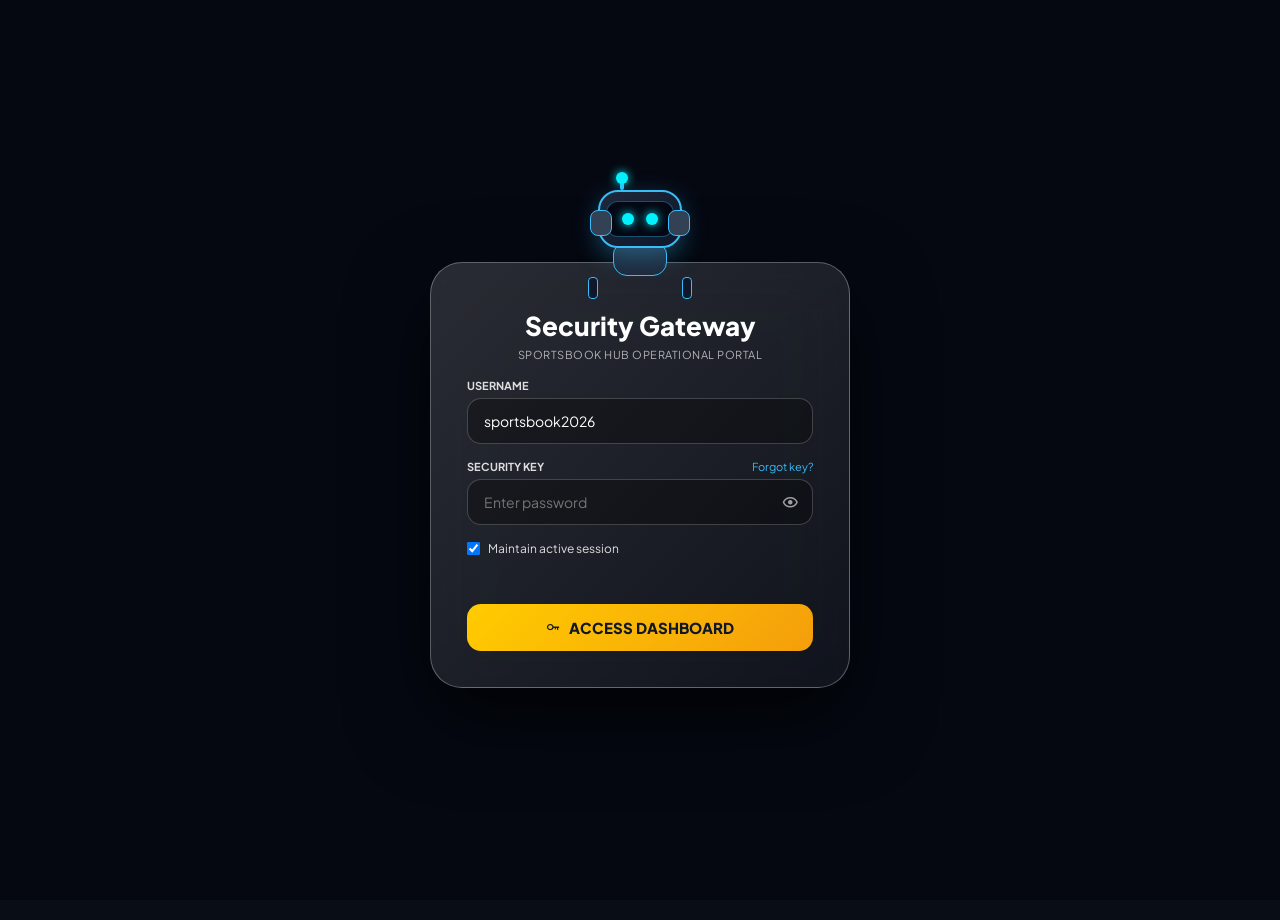
==== commit dbc43d16: "Update index.html" ====
--- a/index.html
+++ b/index.html
@@ -13,20 +13,19 @@
 
   <link rel="preconnect" href="https://fonts.googleapis.com">
   <link rel="preconnect" href="https://fonts.gstatic.com" crossorigin="anonymous">
-  <link href="https://fonts.googleapis.com/css2?family=Plus+Jakarta+Sans:wght@400;500;600;700;800&family=JetBrains+Mono:wght@500;700;800&display=swap" rel="stylesheet">
+  <link href="https://fonts.googleapis.com/css2?family=Plus+Jakarta+Sans:wght@400;500;600;700;800&family=JetBrains+Mono:wght@600;700;800&display=swap" rel="stylesheet">
   <link href="https://unpkg.com/boxicons@2.1.4/css/boxicons.min.css" rel="stylesheet">
-  <link rel="stylesheet" href="./styles.css?v=17.0.0">
+  <link rel="stylesheet" href="./styles.css?v=18.0.0">
 
   <script src="https://cdn.jsdelivr.net/npm/chart.js"></script>
   <script src="https://www.gstatic.com/firebasejs/9.22.0/firebase-app-compat.js"></script>
   <script src="https://www.gstatic.com/firebasejs/9.22.0/firebase-database-compat.js"></script>
-  <script src="./app.js?v=17.0.0" defer></script>
+  <script src="./app.js?v=18.0.0" defer></script>
 </head>
 <body id="pageBody">
 
   <canvas id="bgCanvas"></canvas>
 
-  <!-- AUTHENTICATION OVERLAY -->
   <div id="authOverlay">
     <div class="login-container">
       <div class="sitting-robot-stage" id="sittingRobotStage">
@@ -50,16 +49,16 @@
         <div class="login-subtitle">SPORTSBOOK HUB OPERATIONAL PORTAL</div>
         <form class="login-input-group" onsubmit="handleLogin(event)">
           <div class="field-wrapper">
-            <label class="login-label" for="usernameInput">Username or email</label>
-            <input type="text" id="usernameInput" class="login-input" value="sportsbook2026" required autocomplete="username">
+            <label class="login-label">Username</label>
+            <input type="text" id="usernameInput" class="login-input" value="sportsbook2026" required>
           </div>
           <div class="field-wrapper">
             <div class="field-label-row">
-              <label class="login-label" for="passwordInput">Security Key</label>
+              <label class="login-label">Security Key</label>
               <a href="#forgot" class="forgot-link">Forgot key?</a>
             </div>
             <div class="password-field-wrap">
-              <input type="password" id="passwordInput" class="login-input" placeholder="Enter password" required autocomplete="current-password">
+              <input type="password" id="passwordInput" class="login-input" placeholder="Enter password" required>
               <button type="button" class="password-toggle-btn" onclick="togglePasswordVisibility()"><i class="bx bx-show" id="togglePassIcon"></i></button>
             </div>
           </div>
@@ -83,23 +82,23 @@
     </div>
     <div class="sidebar-overlay" id="sidebarOverlay" onclick="toggleMobileSidebar(false)"></div>
 
-    <!-- ORIGINAL LEFT SIDEBAR -->
+    <!-- LEFT SIDEBAR -->
     <aside class="sidebar" id="mainSidebar">
       <div class="sidebar-menu-scroll">
         <div class="sidebar-header">
-          <span>SPORTSBOOK HUB</span>
+          <span class="hide-on-collapse">SPORTSBOOK HUB</span>
           <button type="button" class="mobile-sidebar-close" onclick="toggleMobileSidebar(false)"><i class="bx bx-x"></i></button>
         </div>
 
-        <div class="search-box">
+        <div class="search-box hide-on-collapse">
           <i class="bx bx-search" style="font-size: 14px;"></i>
-          <input type="text" placeholder="Search categories & links...">
+          <input type="text" placeholder="Search categories...">
         </div>
 
         <div class="nav-group">
           <div class="nav-main-btn" onclick="toggleMenu('sub-internal', this)">
-            <div class="nav-main-left"><div class="icon-badge icon-internal"><i class="bx bx-home-alt"></i></div><span>INTERNAL</span></div>
-            <i class="bx bx-chevron-down toggle-icon"></i>
+            <div class="nav-main-left"><div class="icon-badge icon-internal"><i class="bx bx-home-alt"></i></div><span class="hide-on-collapse">INTERNAL</span></div>
+            <i class="bx bx-chevron-down toggle-icon hide-on-collapse"></i>
           </div>
           <div class="sub-menu collapsed" id="sub-internal">
             <a class="nav-sub-btn searchable-link" href="duties.html" target="_blank"><span>DAILY DUTY</span><i class="bx bx-right-arrow-alt"></i></a>
@@ -111,8 +110,8 @@
 
         <div class="nav-group">
           <div class="nav-main-btn" onclick="toggleMenu('sub-dailytask', this)">
-            <div class="nav-main-left"><div class="icon-badge icon-tasks"><i class="bx bx-task"></i></div><span>DAILY TASKS</span></div>
-            <i class="bx bx-chevron-down toggle-icon"></i>
+            <div class="nav-main-left"><div class="icon-badge icon-tasks"><i class="bx bx-task"></i></div><span class="hide-on-collapse">DAILY TASKS</span></div>
+            <i class="bx bx-chevron-down toggle-icon hide-on-collapse"></i>
           </div>
           <div class="sub-menu collapsed" id="sub-dailytask">
             <a class="nav-sub-btn searchable-link" href="boostschedule.html" target="_blank"><span>TOP PICKS</span><i class="bx bx-right-arrow-alt"></i></a>
@@ -127,8 +126,8 @@
 
         <div class="nav-group">
           <div class="nav-main-btn" onclick="toggleMenu('sub-dailymonitoring', this)">
-            <div class="nav-main-left"><div class="icon-badge icon-monitor"><i class="bx bx-line-chart"></i></div><span>DAILY MONITORING</span></div>
-            <i class="bx bx-chevron-down toggle-icon"></i>
+            <div class="nav-main-left"><div class="icon-badge icon-monitor"><i class="bx bx-line-chart"></i></div><span class="hide-on-collapse">MONITORING</span></div>
+            <i class="bx bx-chevron-down toggle-icon hide-on-collapse"></i>
           </div>
           <div class="sub-menu collapsed" id="sub-dailymonitoring">
             <a class="nav-sub-btn searchable-link" href="https://docs.google.com/spreadsheets/d/1qruVq-HZCyM0uDgnYSqFhccXKnMkqJ8z/edit?gid=1305147410#gid=1305147410" target="_blank"><span>GREEN TRACKER</span><i class="bx bx-right-arrow-alt"></i></a>
@@ -142,8 +141,8 @@
 
         <div class="nav-group">
           <div class="nav-main-btn" onclick="toggleMenu('sub-backoffice', this)">
-            <div class="nav-main-left"><div class="icon-badge icon-back"><i class="bx bx-briefcase-alt-2"></i></div><span>BACK OFFICE</span></div>
-            <i class="bx bx-chevron-down toggle-icon"></i>
+            <div class="nav-main-left"><div class="icon-badge icon-back"><i class="bx bx-briefcase-alt-2"></i></div><span class="hide-on-collapse">BACK OFFICE</span></div>
+            <i class="bx bx-chevron-down toggle-icon hide-on-collapse"></i>
           </div>
           <div class="sub-menu collapsed" id="sub-backoffice">
             <a class="nav-sub-btn searchable-link" href="https://betbook.center/qbet/bets" target="_blank"><span>QBET/55/30</span><i class="bx bx-right-arrow-alt"></i></a>
@@ -153,9 +152,33 @@
         </div>
 
         <div class="nav-group">
+          <div class="nav-main-btn" onclick="toggleMenu('sub-multimonitor', this)">
+            <div class="nav-main-left"><div class="icon-badge icon-multi"><i class="bx bx-desktop"></i></div><span class="hide-on-collapse">MONITOR</span></div>
+            <i class="bx bx-chevron-down toggle-icon hide-on-collapse"></i>
+          </div>
+          <div class="sub-menu collapsed" id="sub-multimonitor">
+            <a class="nav-sub-btn searchable-link" href="https://betbook.center/monitor?providerIds=prediction_markets" target="_blank"><span>EDGE TICKER</span><i class="bx bx-right-arrow-alt"></i></a>
+            <a class="nav-sub-btn searchable-link" href="https://eu-b7k.center/monitor?providerIds=prediction_markets" target="_blank"><span>PUBS TICKER</span><i class="bx bx-right-arrow-alt"></i></a>
+            <a class="nav-sub-btn searchable-link" href="https://betbook.center/monitor" target="_blank"><span>QBET REJECTED</span><i class="bx bx-right-arrow-alt"></i></a>
+            <a class="nav-sub-btn searchable-link" href="https://eu-b7k.center/monitor" target="_blank"><span>PUBS REJECTED</span><i class="bx bx-right-arrow-alt"></i></a>
+          </div>
+        </div>
+
+        <div class="nav-group">
+          <div class="nav-main-btn" onclick="toggleMenu('sub-betradar', this)">
+            <div class="nav-main-left"><div class="icon-badge icon-radar"><i class="bx bx-radar"></i></div><span class="hide-on-collapse">BETRADAR</span></div>
+            <i class="bx bx-chevron-down toggle-icon hide-on-collapse"></i>
+          </div>
+          <div class="sub-menu collapsed" id="sub-betradar">
+            <a class="nav-sub-btn searchable-link" href="https://mtsc-its.betradar.com/" target="_blank"><span>MTS</span><i class="bx bx-right-arrow-alt"></i></a>
+            <a class="nav-sub-btn searchable-link" href="https://portal.betradar.com/" target="_blank"><span>CTRL PORTAL</span><i class="bx bx-right-arrow-alt"></i></a>
+          </div>
+        </div>
+
+        <div class="nav-group">
           <div class="nav-main-btn" onclick="toggleMenu('sub-ownbrands', this)">
-            <div class="nav-main-left"><div class="icon-badge icon-brands"><i class="bx bx-layer"></i></div><span>OWN BRANDS</span></div>
-            <i class="bx bx-chevron-down toggle-icon"></i>
+            <div class="nav-main-left"><div class="icon-badge icon-brands"><i class="bx bx-layer"></i></div><span class="hide-on-collapse">BRANDS</span></div>
+            <i class="bx bx-chevron-down toggle-icon hide-on-collapse"></i>
           </div>
           <div class="sub-menu collapsed" id="sub-ownbrands">
             <a class="nav-sub-btn searchable-link" href="https://www.7abet.com/en-UN" target="_blank"><span>7A</span><i class="bx bx-right-arrow-alt"></i></a>
@@ -170,8 +193,8 @@
 
         <div class="nav-group">
           <div class="nav-main-btn" onclick="toggleMenu('sub-priceref', this)">
-            <div class="nav-main-left"><div class="icon-badge icon-price"><i class="bx bx-data"></i></div><span>PRICE REFERENCES</span></div>
-            <i class="bx bx-chevron-down toggle-icon"></i>
+            <div class="nav-main-left"><div class="icon-badge icon-price"><i class="bx bx-data"></i></div><span class="hide-on-collapse">REFS</span></div>
+            <i class="bx bx-chevron-down toggle-icon hide-on-collapse"></i>
           </div>
           <div class="sub-menu collapsed" id="sub-priceref">
             <a class="nav-sub-btn searchable-link" href="https://www.flashscore.com/" target="_blank"><span>FLASHSCORE</span><i class="bx bx-right-arrow-alt"></i></a>
@@ -182,10 +205,14 @@
             <a class="nav-sub-btn searchable-link" href="https://www.bet365.com/" target="_blank"><span>BET365</span><i class="bx bx-right-arrow-alt"></i></a>
             <a class="nav-sub-btn searchable-link" href="https://www.pinnacle.com/" target="_blank"><span>PINNACLE</span><i class="bx bx-right-arrow-alt"></i></a>
             <a class="nav-sub-btn searchable-link" href="https://gg.bet/" target="_blank"><span>GGBET</span><i class="bx bx-right-arrow-alt"></i></a>
-          </div>
-        </div>
-
-        <div class="sidebar-quick-dock">
+            <a class="nav-sub-btn searchable-link" href="https://www.unibet.com.au/" target="_blank"><span>UNIBET</span><i class="bx bx-right-arrow-alt"></i></a>
+            <a class="nav-sub-btn searchable-link" href="https://www.sofascore.com/" target="_blank"><span>SOFASCORE</span><i class="bx bx-right-arrow-alt"></i></a>
+            <a class="nav-sub-btn searchable-link" href="https://www.marathonbet.com/" target="_blank"><span>MARATHONBET</span><i class="bx bx-right-arrow-alt"></i></a>
+            <a class="nav-sub-btn searchable-link" href="https://fonbet.com/" target="_blank"><span>FONBET</span><i class="bx bx-right-arrow-alt"></i></a>
+          </div>
+        </div>
+
+        <div class="sidebar-quick-dock hide-on-collapse">
           <div class="quick-dock-title"><i class="bx bx-rocket"></i> QUICK LAUNCH</div>
           <a href="https://claude.ai" target="_blank" class="quick-launch-btn">
             <div class="btn-left"><div class="icon-badge icon-claude"><i class="bx bx-bot"></i></div><span>Claude AI</span></div>
@@ -199,64 +226,75 @@
       </div>
 
       <div class="sidebar-admin-footer">
-        <div class="admin-top-pill">
+        <div class="admin-top-pill" onclick="handleLogout()">
           <div class="avatar-circle">AD</div>
-          <span class="user-title">Admin</span>
-          <button class="logout-action-btn" type="button" onclick="handleLogout()"><i class="bx bx-log-out"></i> Lock</button>
+          <span class="user-title hide-on-collapse">Admin</span>
+          <button class="logout-action-btn hide-on-collapse" type="button" title="Lock Session"><i class="bx bx-log-out"></i></button>
         </div>
       </div>
     </aside>
 
-    <!-- WRAPPER TO HOLD CENTER WORKSPACE AND RIGHT SIDEBAR -->
-    <div class="app-wrapper">
+    <!-- WRAPPER: Ensures Layout Fits Screen & Prevents Overlaps -->
+    <div class="app-layout">
       
-      <!-- ORIGINAL CENTER WORKSPACE -->
+      <!-- CENTER CONTENT -->
       <main class="main-workspace">
         
-        <!-- ALERTS BANNER -->
-        <div class="alerts-container">
+        <!-- ALERTS AREA -->
+        <div class="alerts-area">
+          <div id="jiraAlertBanner" class="jira-static-alert-banner">
+            <div class="jira-alert-badge"><i class="bx bx-error-circle"></i> PENDING JIRA (&gt;24H)</div>
+            <div class="jira-ticket-pills-container" id="jiraPillsContainer"></div>
+            <a href="jira.html" target="_blank" class="jira-pill-key-link">View Tracker <i class="bx bx-right-arrow-alt"></i></a>
+          </div>
+
           <div id="urgentHandoverBanner" class="urgent-handover-banner active">
             <div class="handover-header-row">
               <div class="handover-alert-badge" id="handoverAlertBadge"><i class="bx bx-alarm-exclamation"></i> URGENT HANDOVER</div>
-              <button type="button" class="handover-manage-btn" onclick="openHandoverModal()"><i class="bx bx-plus-circle"></i> Manage Notes</button>
+              <button type="button" class="handover-manage-btn" onclick="openHandoverModal()"><i class="bx bx-plus"></i> Manage</button>
             </div>
             <div class="handover-pills-container" id="handoverPillsContainer"></div>
           </div>
         </div>
 
-        <!-- ORIGINAL 3-COLUMN GRID -->
+        <!-- 3-COLUMN ORIGINAL GRID -->
         <div class="dashboard-grid">
           
           <!-- COLUMN 1: BRAND DIRECTORY & DAILY TASKS -->
-          <div style="display: flex; flex-direction: column; gap: 20px;">
+          <div style="display: flex; flex-direction: column; gap: 24px;">
             <div class="glass-card" id="widget-brand-dock">
               <div class="card-header">
-                <span style="color: #f59e0b;"><i class="bx bx-pin"></i> BRAND DIRECTORY DOCK</span>
+                <span style="color: #fcd34d;"><i class="bx bx-pin"></i> BRAND DIRECTORY</span>
+                <div class="actions"><i class="bx bx-x" style="cursor:pointer;" onclick="hideWidgetDirect('widget-brand-dock')"></i></div>
               </div>
               <div class="tab-pills">
                 <div class="tab-pill active" id="tab-ibet" onclick="switchBrandTab('ibet')">IBET</div>
                 <div class="tab-pill" id="tab-edge" onclick="switchBrandTab('edge')">EDGE</div>
                 <div class="tab-pill" id="tab-pubs" onclick="switchBrandTab('pubs')">PUBS</div>
               </div>
-              <div id="brandLinksContainer" style="display: flex; flex-direction: column; gap: 10px;"></div>
-            </div>
-
-            <div class="glass-card" id="widget-task-dock">
+              <div id="brandLinksContainer" class="widget-scroll-area"></div>
+            </div>
+
+            <div class="glass-card full-height" id="widget-task-dock">
               <div class="card-header">
-                <span style="color: #ef4444;"><i class="bx bx-list-ul"></i> DAILY TASK DOCK</span>
-              </div>
-              <a class="action-row" href="boostschedule.html" target="_blank"><span>TOP PICKS (SCHEDULE)</span><i class="bx bx-right-arrow-alt"></i></a>
-              <a class="action-row" href="https://docs.google.com/spreadsheets/d/1Pl8XVaYNEaupKx57HlXbWibsIeR7a28UfemRasxJ8RY/edit?gid=1450723096#gid=1450723096" target="_blank"><span>EDGE BOOST (MIG)</span><i class="bx bx-right-arrow-alt"></i></a>
-              <a class="action-row" href="https://docs.google.com/spreadsheets/d/18ZJNs7wJ37-4sAHX5CNMfqQQcmpfy1cIvP19tHI7rY4/edit?gid=784209986#gid=784209986" target="_blank"><span>IBET BOOST (MIG)</span><i class="bx bx-right-arrow-alt"></i></a>
-              <a class="action-row" href="https://docs.google.com/spreadsheets/d/1-sft6uXe-D4GlDng96bMfWcOC4492WA3lkuO8gaUqQ4/edit?gid=0#gid=0" target="_blank"><span>KT SPORTS CHECK</span><i class="bx bx-right-arrow-alt"></i></a>
-              <a class="action-row" href="https://polymarket.com/breaking" target="_blank"><span>PREDICTION OFFER CHECK</span><i class="bx bx-right-arrow-alt"></i></a>
+                <span style="color: #fca5a5;"><i class="bx bx-list-ul"></i> DAILY TASKS</span>
+                <div class="actions"><i class="bx bx-x" style="cursor:pointer;" onclick="hideWidgetDirect('widget-task-dock')"></i></div>
+              </div>
+              <div class="widget-scroll-area">
+                <a class="action-row" href="boostschedule.html" target="_blank"><span>TOP PICKS (SCHEDULE)</span><i class="bx bx-right-arrow-alt"></i></a>
+                <a class="action-row" href="https://docs.google.com/spreadsheets/d/1Pl8XVaYNEaupKx57HlXbWibsIeR7a28UfemRasxJ8RY/edit?gid=1450723096#gid=1450723096" target="_blank"><span>EDGE BOOST (MIG)</span><i class="bx bx-right-arrow-alt"></i></a>
+                <a class="action-row" href="https://docs.google.com/spreadsheets/d/18ZJNs7wJ37-4sAHX5CNMfqQQcmpfy1cIvP19tHI7rY4/edit?gid=784209986#gid=784209986" target="_blank"><span>IBET BOOST (MIG)</span><i class="bx bx-right-arrow-alt"></i></a>
+                <a class="action-row" href="https://docs.google.com/spreadsheets/d/1-sft6uXe-D4GlDng96bMfWcOC4492WA3lkuO8gaUqQ4/edit?gid=0#gid=0" target="_blank"><span>KT SPORTS CHECK</span><i class="bx bx-right-arrow-alt"></i></a>
+                <a class="action-row" href="https://polymarket.com/breaking" target="_blank"><span>PREDICTION OFFERS</span><i class="bx bx-right-arrow-alt"></i></a>
+              </div>
             </div>
           </div>
 
           <!-- COLUMN 2: TOP PICKS -->
-          <div class="glass-card" id="widget-top-picks" style="padding-bottom:10px;">
+          <div class="glass-card full-height" id="widget-top-picks">
             <div class="card-header">
-              <span style="color: #ff4d4d; display: flex; align-items: center; gap: 8px;"><i class="bx bxs-flame" style="font-size: 18px;"></i> TOP PICKS</span>
+              <span style="color: #ff4d4d; display: flex; align-items: center; gap: 8px;"><i class="bx bxs-flame" style="font-size: 16px;"></i> TOP PICKS</span>
+              <div class="actions"><i class="bx bx-x" style="cursor:pointer;" onclick="hideWidgetDirect('widget-top-picks')"></i></div>
             </div>
             <div class="top-picks-filter-bar">
               <button class="boost-filter-btn active" id="btn-boost-eng.1" onclick="filterTopPicks('eng.1', this)">EPL</button>
@@ -272,34 +310,37 @@
           </div>
 
           <!-- COLUMN 3: DUTIES & GAMES -->
-          <div style="display: flex; flex-direction: column; gap: 20px;">
+          <div style="display: flex; flex-direction: column; gap: 24px;">
             <div class="glass-card" id="widget-duties-dock">
               <div class="card-header">
                 <span style="color: #f97316;"><i class="bx bx-time"></i> TIME-SLOT DUTIES</span>
-                <select id="traderFilterDropdown" onchange="filterDuties()" class="trader-dropdown">
-                  <option value="ALL">All Traders</option>
-                  <option value="ANN">Ann</option>
-                  <option value="DAVE">Dave</option>
-                  <option value="KEN">Ken</option>
-                  <option value="KRIZTEL">Kriztel</option>
-                </select>
-              </div>
-              <div id="liveDutyContent" style="display: flex; flex-direction: column; gap: 8px;">
+                <div class="actions">
+                  <select id="traderFilterDropdown" onchange="filterDuties()" class="trader-dropdown">
+                    <option value="ALL">All Traders</option>
+                    <option value="ANN">Ann</option>
+                    <option value="DAVE">Dave</option>
+                    <option value="KEN">Ken</option>
+                    <option value="KRIZTEL">Kriztel</option>
+                  </select>
+                  <i class="bx bx-x" style="cursor:pointer;" onclick="hideWidgetDirect('widget-duties-dock')"></i>
+                </div>
+              </div>
+              <div id="liveDutyContent" class="widget-scroll-area" style="max-height:160px;">
                 <div style="text-align:center; padding:15px;"><i class="bx bx-loader-alt bx-spin" style="font-size:20px; color:#38bdf8;"></i></div>
               </div>
             </div>
 
-            <div class="glass-card" id="widget-games-dock">
+            <div class="glass-card full-height" id="widget-games-dock">
               <div class="card-header">
                 <span style="color: #38bdf8;"><i class="bx bx-play-circle"></i> TOP GAMES</span>
-                <div class="actions"><span>FLASHSCORE</span></div>
+                <div class="actions"><span>FLASHSCORE</span><i class="bx bx-x" style="cursor:pointer;" onclick="hideWidgetDirect('widget-games-dock')"></i></div>
               </div>
               <div class="matchday-nav">
                 <i class="bx bx-chevron-left" onclick="navigateMatchDay(-1)"></i>
-                <span id="matchDayDisplay">TODAY (OCT 18)</span>
+                <span id="matchDayDisplay">TODAY</span>
                 <i class="bx bx-chevron-right" onclick="navigateMatchDay(1)"></i>
               </div>
-              <div id="gamesContainer" style="display: flex; flex-direction: column; gap: 10px;">
+              <div id="gamesContainer" class="widget-scroll-area">
                 <div style="text-align:center; padding:15px;"><i class="bx bx-loader-alt bx-spin" style="font-size:20px; color:#38bdf8;"></i></div>
               </div>
             </div>
@@ -308,105 +349,123 @@
         </div>
       </main>
 
-      <!-- NEW RIGHT SIDEBAR (UTILITIES, CLOCKS, REMINDERS) -->
+      <!-- RIGHT SIDEBAR (THE YELLOW BOX AREA) -->
       <aside class="right-sidebar">
         
-        <!-- TOP UTILITIES CARD -->
+        <!-- TOP UTILITY BAR (Create, Search, Notifications, Profile) -->
+        <div class="top-utility-bar">
+          <button class="utility-btn create-btn" onclick="openCreateTaskModal()">
+            <i class="bx bx-plus"></i> Create
+          </button>
+          
+          <div class="utility-search-container">
+            <i class="bx bx-search search-icon"></i>
+            <input type="text" id="globalSearchInput" class="utility-search-input" placeholder="Search..." oninput="handleGlobalSearch(this.value)">
+            <div class="search-results-dropdown" id="searchResultsDropdown"></div>
+          </div>
+          
+          <div class="dropdown-container">
+            <button class="utility-btn icon-only" onclick="toggleDropdown('notificationMenu')">
+              <i class="bx bx-bell"></i>
+              <span class="notification-badge" id="notificationBadge" style="display:none;">0</span>
+            </button>
+            <div class="dropdown-menu right-aligned" id="notificationMenu" style="width: 260px;">
+              <div class="dropdown-section-title">KICKING OFF SOON (< 2 HOURS)</div>
+              <div id="notificationList" class="widget-scroll-area" style="max-height:250px;">
+                <div style="padding:10px; font-size:10px; opacity:0.6; text-align:center;">No upcoming matches.</div>
+              </div>
+            </div>
+          </div>
+          
+          <div class="dropdown-container">
+            <button class="utility-btn profile-btn" onclick="toggleDropdown('profileMenu')">
+              <img src="https://ui-avatars.com/api/?name=AD&background=38bdf8&color=fff" alt="Profile" class="profile-avatar">
+            </button>
+            <div class="dropdown-menu right-aligned" id="profileMenu" style="width: 240px;">
+              <div style="padding: 10px; display:flex; align-items:center; gap:10px; border-bottom:1px solid rgba(255,255,255,0.1); margin-bottom:6px;">
+                <img src="https://ui-avatars.com/api/?name=AD&background=38bdf8&color=fff" alt="Profile" style="width:36px; height:36px; border-radius:50%;">
+                <div>
+                  <div style="font-size:12px; font-weight:800; color:#fff;">Admin User</div>
+                  <div style="font-size:10px; color:rgba(255,255,255,0.6);">sportsbook2026</div>
+                </div>
+              </div>
+              <div class="dropdown-section-title">TIMEZONE SETTINGS</div>
+              <div style="padding: 4px 8px;">
+                <select id="userTimezoneSelect" class="settings-select" onchange="updatePrimaryTimezone(this.value)">
+                  <option value="Asia/Singapore">Asia/Manila (GMT+8)</option>
+                  <option value="Europe/Berlin">Europe/Berlin (CET)</option>
+                  <option value="Europe/London">Europe/London (GMT)</option>
+                  <option value="Europe/Athens">Europe/Athens (GMT+2)</option>
+                  <option value="America/New_York">America/New_York (EST)</option>
+                </select>
+              </div>
+              
+              <div style="border-top:1px solid rgba(255,255,255,0.1); margin-top:8px; padding-top:4px;">
+                <button class="menu-option" style="color:#f87171;" type="button" onclick="handleLogout()">
+                  <i class="bx bx-log-out"></i> <span>Lock Session</span>
+                </button>
+              </div>
+            </div>
+          </div>
+        </div>
+
+        <!-- CLOCKS, WEATHER & THEMES BUTTON (Restored) -->
         <div class="glass-card util-panel-card">
-          <!-- Row 1: Create, Search, Notifications, Profile -->
-          <div class="util-top-row">
-            <button class="utility-btn create-btn" onclick="openCreateTaskModal()"><i class="bx bx-plus"></i> Create</button>
-            
-            <div class="utility-search-container">
-              <i class="bx bx-search search-icon"></i>
-              <input type="text" id="globalSearchInput" class="utility-search-input" placeholder="Search..." oninput="handleGlobalSearch(this.value)">
-              <div class="search-results-dropdown" id="searchResultsDropdown"></div>
-            </div>
+          <!-- Row 1: Clocks -->
+          <div class="world-clocks">
+            <div class="clock-badge"><span class="clock-label" id="lbl-clock-primary">GMT+8</span><span class="clock-time" id="clock-primary">00:00:00</span></div>
+            <div class="clock-badge"><span class="clock-label">CET</span><span class="clock-time" id="clock-cet">00:00:00</span></div>
+            <div class="clock-badge"><span class="clock-label">GMT+2</span><span class="clock-time" id="clock-gmt2">00:00:00</span></div>
+          </div>
+
+          <!-- Row 2: Weather -->
+          <div class="weather-mini">
+            <div style="display:flex; align-items:center; gap:8px;">
+              <i class="bx bx-cloud" id="weatherIcon" style="font-size: 20px; color: #f59e0b;"></i>
+              <span id="weatherTemp" style="font-weight: 800; font-size: 14px; color:#fff;">--°C</span>
+            </div>
+            <span id="weatherCond" style="font-size: 10px; font-weight:700; color:rgba(255,255,255,0.7); text-transform:uppercase;">LOADING...</span>
+          </div>
+
+          <!-- Row 3: Action Buttons Grid -->
+          <div class="right-buttons-grid">
+            <a href="jira.html" target="_blank" class="command-btn"><i class="bx bx-task"></i> Jira</a>
             
             <div class="dropdown-container">
-              <button class="utility-btn icon-only" onclick="toggleDropdown('notificationMenu')">
-                <i class="bx bx-bell"></i>
-                <span class="notification-badge" id="notificationBadge" style="display:none;">0</span>
-              </button>
-              <div class="dropdown-menu right-aligned" id="notificationMenu" style="width: 260px;">
-                <div class="dropdown-section-title">KICKING OFF SOON (< 2 HOURS)</div>
-                <div id="notificationList" style="display:flex; flex-direction:column; gap:4px; max-height:250px; overflow-y:auto;">
-                  <div style="padding:10px; font-size:10px; opacity:0.6; text-align:center;">No upcoming matches.</div>
-                </div>
-              </div>
-            </div>
-            
-            <div class="dropdown-container">
-              <button class="utility-btn profile-btn" onclick="toggleDropdown('profileMenu')">
-                <img src="https://ui-avatars.com/api/?name=AD&background=38bdf8&color=fff" alt="Profile" class="profile-avatar">
-              </button>
-              <div class="dropdown-menu right-aligned" id="profileMenu" style="width: 240px;">
-                <div style="padding: 10px; display:flex; align-items:center; gap:10px; border-bottom:1px solid rgba(255,255,255,0.1); margin-bottom:6px;">
-                  <img src="https://ui-avatars.com/api/?name=AD&background=38bdf8&color=fff" alt="Profile" style="width:36px; height:36px; border-radius:50%;">
-                  <div>
-                    <div style="font-size:12px; font-weight:800; color:#fff;">Admin User</div>
-                    <div style="font-size:10px; color:rgba(255,255,255,0.6);">sportsbook2026</div>
-                  </div>
-                </div>
-                
-                <div class="dropdown-section-title">TIMEZONE SETTINGS</div>
-                <div style="padding: 4px 8px;">
-                  <select id="userTimezoneSelect" class="settings-select" onchange="updatePrimaryTimezone(this.value)">
-                    <option value="Asia/Singapore">Asia/Manila (GMT+8)</option>
-                    <option value="Europe/Berlin">Europe/Berlin (CET)</option>
-                    <option value="Europe/London">Europe/London (GMT)</option>
-                    <option value="Europe/Athens">Europe/Athens (GMT+2)</option>
-                    <option value="America/New_York">America/New_York (EST)</option>
-                  </select>
-                </div>
-                
-                <div class="dropdown-section-title" style="margin-top:8px;">WIDGETS</div>
+              <button class="command-btn" type="button" onclick="toggleDropdown('widgetMenu')" style="width:100%; justify-content:center;"><i class="bx bx-slider-alt"></i> Widgets</button>
+              <div class="dropdown-menu right-aligned" id="widgetMenu">
                 <label class="menu-option"><span>Top Picks</span><input type="checkbox" class="widget-checkbox" checked onchange="toggleWidget('widget-top-picks', this.checked)"></label>
                 <label class="menu-option"><span>Brands</span><input type="checkbox" class="widget-checkbox" checked onchange="toggleWidget('widget-brand-dock', this.checked)"></label>
                 <label class="menu-option"><span>Daily Tasks</span><input type="checkbox" class="widget-checkbox" checked onchange="toggleWidget('widget-task-dock', this.checked)"></label>
                 <label class="menu-option"><span>Duties</span><input type="checkbox" class="widget-checkbox" checked onchange="toggleWidget('widget-duties-dock', this.checked)"></label>
                 <label class="menu-option"><span>Games</span><input type="checkbox" class="widget-checkbox" checked onchange="toggleWidget('widget-games-dock', this.checked)"></label>
-
-                <div class="dropdown-section-title" style="margin-top:8px;">THEMES</div>
+              </div>
+            </div>
+
+            <!-- RESTORED THEMES BUTTON -->
+            <div class="dropdown-container">
+              <button class="command-btn" type="button" onclick="toggleDropdown('themeMenuDirect')" style="width:100%; justify-content:center;"><i class="bx bx-palette"></i> Theme</button>
+              <div class="dropdown-menu right-aligned" id="themeMenuDirect" style="width:200px;">
+                <div class="dropdown-section-title">THEMES</div>
                 <button class="menu-option" type="button" onclick="setGradient('plain-slate')"><span>Dark Slate</span><span class="color-dot" style="background: #0f172a;"></span></button>
                 <button class="menu-option" type="button" onclick="setGradient('3d-chrome-swirl')"><span>Glossy Obsidian</span><span class="color-dot" style="background: radial-gradient(circle, #f97316, #0f172a);"></span></button>
                 <button class="menu-option" type="button" onclick="setGradient('cyan-liquid-glass')"><span>Cyan Liquid</span><span class="color-dot" style="background: radial-gradient(circle, #06b6d4, #083344);"></span></button>
                 <button class="menu-option" type="button" onclick="setGradient('deep-liquid-chrome')"><span>Chrome Blue</span><span class="color-dot" style="background: linear-gradient(135deg, #1e293b, #3b82f6);"></span></button>
               </div>
             </div>
-          </div>
-
-          <!-- Row 2: Clocks -->
-          <div class="world-clocks">
-            <div class="clock-badge"><span class="clock-label" id="lbl-clock-primary">GMT+8</span><span class="clock-time" id="clock-primary">00:00:00</span></div>
-            <div class="clock-badge"><span class="clock-label">CET</span><span class="clock-time" id="clock-cet">00:00:00</span></div>
-            <div class="clock-badge"><span class="clock-label">GMT+2</span><span class="clock-time" id="clock-gmt2">00:00:00</span></div>
-          </div>
-
-          <!-- Row 3: Weather -->
-          <div class="weather-mini">
-            <div style="display:flex; align-items:center; gap:8px;">
-              <i class="bx bx-cloud" id="weatherIcon" style="font-size: 20px; color: #f59e0b;"></i>
-              <span id="weatherTemp" style="font-weight: 800; font-size: 14px; color:#fff;">--°C</span>
-            </div>
-            <span id="weatherCond" style="font-size: 10px; font-weight:700; color:rgba(255,255,255,0.7); text-transform:uppercase;">LOADING...</span>
-          </div>
-
-          <!-- Row 4: Jira & Active Traders -->
-          <div class="util-bottom-row">
-            <a href="jira.html" target="_blank" class="command-btn"><i class="bx bx-task"></i> Jira</a>
-            <div class="command-btn" style="background: rgba(56, 189, 248, 0.15); border-color: rgba(56, 189, 248, 0.4); pointer-events: none; flex:1; justify-content:center;">
+
+            <div class="command-btn" style="background: rgba(56, 189, 248, 0.15); border-color: rgba(56, 189, 248, 0.4); pointer-events: none; justify-content:center;">
               <i class="bx bx-user-check" style="color: #38bdf8;"></i> <span id="activeTraderCount" style="font-weight:800;">0 Working</span>
             </div>
           </div>
         </div>
 
-        <!-- REMINDERS (Empty space fill) -->
-        <div class="glass-card" style="flex:1; margin-bottom:20px;">
+        <!-- TASKS & REMINDERS WIDGET (Fills Remaining Space) -->
+        <div class="glass-card full-height" id="widget-reminders">
           <div class="card-header">
             <span style="color: #6ee7b7;"><i class="bx bx-check-square"></i> MY TASKS & REMINDERS</span>
           </div>
-          <div id="remindersContainer" style="display:flex; flex-direction:column; gap:8px; overflow-y:auto;"></div>
+          <div id="remindersContainer" class="widget-scroll-area"></div>
         </div>
 
       </aside>
--- a/styles.css
+++ b/styles.css
@@ -5,12 +5,10 @@
   --glass-highlight: inset 0 1px 2px rgba(255, 255, 255, 0.4), inset 0 -1px 2px rgba(0, 0, 0, 0.2);
   --glass-shadow: 0 20px 50px rgba(0, 0, 0, 0.6);
   --card-blur: blur(30px) saturate(150%);
-  --sidebar-collapsed: 70px;
-  --sidebar-expanded: 270px;
 }
 
 * { margin: 0; padding: 0; box-sizing: border-box; font-family: 'Plus Jakarta Sans', sans-serif; -webkit-font-smoothing: antialiased; }
-html, body { width: 100%; height: 100%; overflow: hidden; }
+html, body { width: 100%; height: 100%; overflow: hidden; } /* Lock scroll to app wrapper */
 
 body {
   background: #090d16;
@@ -34,8 +32,8 @@
 
 #bgCanvas { position: fixed; inset: 0; z-index: 0; pointer-events: none; }
 
-/* AUTH OVERLAY */
-#authOverlay { position: fixed; inset: 0; background: rgba(5, 9, 18, 0.88); backdrop-filter: blur(25px); z-index: 999999; display: flex; align-items: center; justify-content: center; padding: 20px; transition: 0.5s; }
+/* AUTHENTICATION OVERLAY (Original Design) */
+#authOverlay { position: fixed; inset: 0; background: rgba(5, 9, 18, 0.88); backdrop-filter: blur(25px); z-index: 999999; display: flex; align-items: center; justify-content: center; padding: 20px; transition: 0.5s ease; }
 #authOverlay.unlocked { opacity: 0; visibility: hidden; pointer-events: none; }
 .login-container { width: 100%; max-width: 420px; position: relative; z-index: 10; margin-top: 50px; }
 .login-card { width: 100%; background: linear-gradient(135deg, rgba(255, 255, 255, 0.15) 0%, rgba(255, 255, 255, 0.05) 100%); border: 1px solid rgba(255, 255, 255, 0.3); backdrop-filter: blur(35px); border-radius: 32px; padding: 36px; box-shadow: 0 30px 80px rgba(0, 0, 0, 0.7); display: flex; flex-direction: column; align-items: center; text-align: center; gap: 18px; position: relative; z-index: 5; }
@@ -73,35 +71,29 @@
 .login-btn:hover { transform: translateY(-1px); box-shadow: 0 8px 20px rgba(245, 158, 11, 0.35); }
 .login-error { font-size: 11px; font-weight: 700; color: #f87171; min-height: 16px; text-align: center; }
 
-/* SIDEBAR SETUP */
-#dashboardApp { display: flex; width: 100%; height: 100%; opacity: 0; visibility: hidden; transition: 0.5s; position: relative; z-index: 10; box-sizing: border-box; }
+/* LAYOUT STRUCTURE (EXACT REPLICATION) */
+#dashboardApp { display: flex; width: 100%; height: 100%; opacity: 0; visibility: hidden; transition: 0.5s; position: relative; z-index: 10; padding: 24px 0 0 24px; box-sizing: border-box;}
 
 .sidebar { 
-  position: fixed; top: 20px; bottom: 20px; left: 20px; 
-  width: var(--sidebar-collapsed); 
+  width: 270px; 
   display: flex; flex-direction: column; justify-content: space-between; 
-  background: var(--glass-card-bg); border: 1px solid var(--glass-border); border-radius: 20px; 
-  backdrop-filter: var(--card-blur); -webkit-backdrop-filter: var(--card-blur); 
-  transition: width 0.3s cubic-bezier(0.16, 1, 0.3, 1), box-shadow 0.3s ease; 
-  z-index: 1000; overflow: hidden; box-shadow: var(--glass-shadow); 
-}
-.sidebar:hover { width: var(--sidebar-expanded); box-shadow: 0 20px 50px rgba(0, 0, 0, 0.6); }
-
-.sidebar-menu-scroll { display: flex; flex-direction: column; gap: 6px; overflow-y: auto; overflow-x: hidden; flex: 1; padding: 20px 10px; scrollbar-width: none; }
-.sidebar-menu-scroll::-webkit-scrollbar { display: none; }
-.sidebar-header { display: flex; align-items: center; justify-content: space-between; padding: 0 10px; font-size: 13px; font-weight: 800; letter-spacing: 0.5px; color: #fff; white-space: nowrap; margin-bottom: 12px;}
-.hide-on-collapse { opacity: 0; transition: opacity 0.2s; }
-.sidebar:hover .hide-on-collapse { opacity: 1; transition-delay: 0.15s; }
+  background: transparent; border: none; flex-shrink: 0;
+  transition: width 0.3s cubic-bezier(0.16, 1, 0.3, 1); 
+  z-index: 1000; overflow: hidden; height:calc(100vh - 48px);
+}
+
+.sidebar-menu-scroll { display: flex; flex-direction: column; gap: 6px; overflow-y: auto; overflow-x: hidden; flex: 1; padding: 0 10px 15px 10px; scrollbar-width: thin; }
+.sidebar-header { display: flex; align-items: center; justify-content: space-between; padding: 4px 6px; font-size: 13px; font-weight: 800; letter-spacing: 0.5px; color: #fff; white-space: nowrap; margin-bottom: 8px;}
 .mobile-sidebar-close { display: none; }
 
-.search-box { background: rgba(255, 255, 255, 0.12); border: 1px solid rgba(255, 255, 255, 0.25); border-radius: 999px; padding: 8px 14px; display: flex; align-items: center; gap: 8px; margin-bottom: 8px; width: calc(var(--sidebar-expanded) - 20px); backdrop-filter: blur(20px) saturate(160%); box-shadow: inset 0 1px 1px rgba(255, 255, 255, 0.3); }
+.search-box { background: rgba(255, 255, 255, 0.12); border: 1px solid rgba(255, 255, 255, 0.25); border-radius: 999px; padding: 8px 14px; display: flex; align-items: center; gap: 8px; margin-bottom: 4px; width: 250px; backdrop-filter: blur(20px) saturate(160%); box-shadow: inset 0 1px 1px rgba(255, 255, 255, 0.3); }
 .search-box input { background: transparent; border: none; outline: none; color: #fff; font-size: 11px; width: 100%; }
 
-.nav-group { display: flex; flex-direction: column; gap: 4px; margin-bottom: 4px; }
-.nav-main-btn { display: flex; align-items: center; justify-content: space-between; padding: 6px 10px; min-height: 38px; border-radius: 12px; cursor: pointer; background: rgba(255, 255, 255, 0.12); border: 1px solid rgba(255, 255, 255, 0.25); backdrop-filter: blur(20px) saturate(160%); box-shadow: inset 0 1px 1px rgba(255, 255, 255, 0.3), 0 4px 12px rgba(0, 0, 0, 0.25); transition: all 0.2s; width: calc(var(--sidebar-expanded) - 20px); }
+.nav-group { display: flex; flex-direction: column; gap: 4px; margin-bottom: 5px; }
+.nav-main-btn { display: flex; align-items: center; justify-content: space-between; padding: 5px 12px; min-height: 36px; border-radius: 8px; cursor: pointer; background: rgba(255, 255, 255, 0.12); border: 1px solid rgba(255, 255, 255, 0.25); backdrop-filter: blur(20px) saturate(160%); box-shadow: inset 0 1px 1px rgba(255, 255, 255, 0.3), 0 4px 12px rgba(0, 0, 0, 0.25); transition: all 0.2s; width: 250px; }
 .nav-main-btn:hover { background: rgba(255, 255, 255, 0.22); border-color: rgba(255, 255, 255, 0.45); box-shadow: inset 0 1px 2px rgba(255, 255, 255, 0.5), 0 6px 16px rgba(0, 0, 0, 0.35); }
 .nav-main-left { display: flex; align-items: center; gap: 8px; }
-.icon-badge { width: 28px; height: 28px; min-width: 28px; border-radius: 8px; display: flex; align-items: center; justify-content: center; font-size: 14px; flex-shrink: 0; color: #fff !important; }
+.icon-badge { width: 24px; height: 24px; min-width: 24px; border-radius: 6px; display: flex; align-items: center; justify-content: center; font-size: 13px; flex-shrink: 0; color: #fff !important; }
 
 .icon-internal { background: linear-gradient(135deg, #3b82f6, #1d4ed8); }
 .icon-tasks    { background: linear-gradient(135deg, #f97316, #c2410c); }
@@ -118,114 +110,118 @@
 .nav-main-btn span { font-size: 11px; font-weight: 700; white-space: nowrap; text-transform: uppercase; color: inherit; letter-spacing: 0.3px;}
 .toggle-icon { font-size: 14px; opacity: 0.7; transition: 0.2s; transform: rotate(-90deg); }
 
-.sub-menu { display: flex; flex-direction: column; gap: 3px; padding-left: 48px; max-height: 450px; overflow: hidden; transition: 0.3s ease; width: calc(var(--sidebar-expanded) - 20px); margin-top:2px;}
-.sub-menu.collapsed { max-height: 0; opacity: 0; pointer-events: none; margin-top:0;}
-.nav-sub-btn { display: flex; align-items: center; justify-content: space-between; padding: 6px 12px; min-height: 32px; border-radius: 8px; font-size: 10.5px; font-weight: 700; color: rgba(255, 255, 255, 0.95); text-decoration: none; background: rgba(255, 255, 255, 0.08); border: 1px solid rgba(255, 255, 255, 0.2); backdrop-filter: blur(16px) saturate(140%); box-shadow: inset 0 1px 1px rgba(255, 255, 255, 0.2); transition: all 0.2s ease; }
+.sub-menu { display: flex; flex-direction: column; gap: 3px; padding-left: 4px; max-height: 450px; overflow: hidden; transition: 0.3s ease; width: 250px; margin-top:3px;}
+.sub-menu.collapsed { max-height: 0; opacity: 0; pointer-events: none; }
+.nav-sub-btn { display: flex; align-items: center; justify-content: space-between; padding: 5px 10px; min-height: 32px; border-radius: 6px; font-size: 10.5px; font-weight: 700; color: rgba(255, 255, 255, 0.95); text-decoration: none; background: rgba(255, 255, 255, 0.08); border: 1px solid rgba(255, 255, 255, 0.2); backdrop-filter: blur(16px) saturate(140%); box-shadow: inset 0 1px 1px rgba(255, 255, 255, 0.2); transition: all 0.2s ease; }
 .nav-sub-btn:hover { background: rgba(255, 255, 255, 0.2); border-color: rgba(56, 189, 248, 0.5); box-shadow: inset 0 1px 2px rgba(255, 255, 255, 0.4), 0 0 12px rgba(56, 189, 248, 0.3); }
 
-.sidebar-admin-footer { margin-top: auto; padding: 12px 10px; width: 100%; position:sticky; bottom:0; z-index:20;}
-.sidebar-admin-footer .admin-top-pill { display: flex; flex-direction:row; align-items: center; justify-content:space-between; width: 100%; padding: 6px; background: #090e17; border: 1px solid rgba(255, 255, 255, 0.2); border-radius: 999px; backdrop-filter: blur(15px); box-shadow: 0 10px 25px rgba(0, 0, 0, 0.6); }
-.sidebar-admin-footer .avatar-circle { width: 34px; height: 34px; border-radius: 50%; background: #d1d5db; color: #111827; display: flex; align-items: center; justify-content: center; font-size: 12px; font-weight: 800; flex-shrink: 0; }
-.sidebar-admin-footer .user-title { font-size: 12px; font-weight: 800; color: #fff; flex: 1; margin: 0 10px; text-align:center; }
-.sidebar-admin-footer .logout-action-btn { background: rgba(127, 29, 29, 0.6); border: 1px solid #991b1b; color: #fca5a5; padding: 6px 12px; border-radius: 999px; font-size: 14px; cursor: pointer; display:flex; align-items:center; transition: 0.2s; flex-shrink:0; }
+.sidebar-quick-dock { margin-top: 10px; padding: 10px; background: rgba(255, 255, 255, 0.08); border: 1px solid rgba(255, 255, 255, 0.22); border-radius: 14px; display: flex; flex-direction: column; gap: 8px; width: 250px; backdrop-filter: blur(20px) saturate(160%); box-shadow: inset 0 1px 1px rgba(255, 255, 255, 0.25); }
+.quick-dock-title { font-size: 10px; font-weight: 800; color: #38bdf8; display: flex; align-items: center; gap: 6px; text-transform: uppercase; letter-spacing: 0.8px; padding-left: 2px;}
+.quick-launch-btn { display: flex !important; align-items: center; justify-content: space-between; padding: 5px 10px !important; min-height:34px; background: rgba(255, 255, 255, 0.1); border: 1px solid rgba(255,255,255,0.22); border-radius: 8px; font-size: 11px; font-weight: 700; color: #fff; text-decoration: none; backdrop-filter: blur(16px) saturate(140%); box-shadow: inset 0 1px 1px rgba(255, 255, 255, 0.25); transition: all 0.2s ease; }
+.quick-launch-btn:hover { background: rgba(255, 255, 255, 0.22); border-color: rgba(56, 189, 248, 0.5); transform: translateX(3px); }
+.quick-launch-btn .btn-left { display: flex; align-items: center; gap: 8px; }
+
+.sidebar-admin-footer { margin-top: auto; padding-top: 10px; width: 250px; position:sticky; bottom:0; z-index:20;}
+.sidebar-admin-footer .admin-top-pill { display: flex; flex-direction:row; align-items: center; justify-content:space-between; width: 100%; padding: 6px 12px; background: #090e17; border: 1px solid rgba(255, 255, 255, 0.2); border-radius: 999px; backdrop-filter: blur(15px); box-shadow: 0 10px 25px rgba(0, 0, 0, 0.6); }
+.sidebar-admin-footer .avatar-circle { width: 32px; height: 32px; border-radius: 50%; background: #d1d5db; color: #111827; display: flex; align-items: center; justify-content: center; font-size: 12px; font-weight: 800; flex-shrink: 0; }
+.sidebar-admin-footer .user-title { font-size: 13px; font-weight: 800; color: #fff; flex: 1; margin: 0 6px; text-align:center; }
+.sidebar-admin-footer .logout-action-btn { background: rgba(127, 29, 29, 0.6); border: 1px solid #991b1b; color: #fca5a5; padding: 5px 12px; border-radius: 999px; font-size: 10.5px; font-weight:700; cursor: pointer; display:flex; align-items:center; gap:4px; transition: 0.2s; flex-shrink:0; }
 .sidebar-admin-footer .logout-action-btn:hover { background: rgba(185, 28, 28, 0.8); color: #fff; }
 
 /* -------------------------------------------------------------
-   NEW LAYOUT: STRICT SEPARATION (NO OVERLAPS) 
+   APP WRAPPER: Ensures Layout Fits Screen 
    ------------------------------------------------------------- */
-.app-layout {
-  display: flex;
-  margin-left: calc(var(--sidebar-collapsed) + 20px);
-  padding: 20px 20px 20px 20px;
-  width: calc(100% - var(--sidebar-collapsed) - 20px);
-  height: 100vh;
-  gap: 20px;
-  box-sizing: border-box;
-}
-
-/* CENTER CONTENT */
+.app-wrapper {
+  flex: 1; 
+  display: flex; 
+  gap: 24px; 
+  padding-right: 24px; /* Right padding */
+  overflow: hidden; 
+  height: calc(100vh - 48px);
+}
+
 .main-workspace {
-  flex: 1;
-  display: flex;
-  flex-direction: column;
-  gap: 16px;
+  flex: 1; 
+  display: flex; 
+  flex-direction: column; 
+  gap: 20px; 
   min-width: 0;
-  overflow-y: auto;
+  overflow-y: auto; 
   scrollbar-width: none;
 }
 .main-workspace::-webkit-scrollbar { display: none; }
 
-.alerts-area { display:flex; gap:16px; width:100%; flex-shrink:0; }
-
-@keyframes redPulseGlow { 0% { box-shadow: 0 0 10px rgba(239, 68, 68, 0.5), inset 0 0 8px rgba(239, 68, 68, 0.2); border-color: rgba(248, 113, 113, 0.7); } 50% { box-shadow: 0 0 20px rgba(239, 68, 68, 0.85), inset 0 0 14px rgba(239, 68, 68, 0.35); border-color: rgba(252, 165, 165, 1); } 100% { box-shadow: 0 0 10px rgba(239, 68, 68, 0.5), inset 0 0 8px rgba(239, 68, 68, 0.2); border-color: rgba(248, 113, 113, 0.7); } }
-.jira-static-alert-banner { display: none; align-items: center; gap: 10px; padding: 8px 14px; background: rgba(153, 27, 27, 0.55) !important; border: 1.5px solid #f87171 !important; border-radius: 14px !important; backdrop-filter: blur(14px) saturate(160%) !important; animation: redPulseGlow 2s infinite ease-in-out !important; flex-wrap: wrap;}
-.jira-static-alert-banner.active { display: inline-flex !important; }
-.jira-alert-badge { display: inline-flex; align-items: center; gap: 5px; color: #ffffff !important; font-size: 10.5px; font-weight: 800; letter-spacing: 0.5px; text-transform: uppercase; text-shadow: 0 0 6px rgba(239, 68, 68, 0.8); }
-.jira-ticket-pills-container { display: inline-flex; align-items: center; gap: 8px; flex-wrap: wrap; }
-.jira-pill-item { display: inline-flex; align-items: center; gap: 6px; background: rgba(15, 23, 42, 0.8) !important; border: 1px solid rgba(248, 113, 113, 0.4) !important; padding: 4px 10px !important; border-radius: 8px !important; font-size: 11px !important; color: #ffffff !important; font-weight: 600; white-space: nowrap; }
-.jira-pill-brand { font-weight: 800 !important; color: #ffffff !important; text-transform: uppercase; background: rgba(220, 38, 38, 0.7) !important; border: 1px solid rgba(252, 165, 165, 0.4) !important; padding: 2px 6px !important; border-radius: 5px !important; font-size: 9px !important; }
-
-@keyframes yellowPulseGlow { 0% { box-shadow: 0 0 10px rgba(234, 179, 8, 0.55), inset 0 0 8px rgba(234, 179, 8, 0.25); border-color: rgba(250, 204, 21, 0.85); } 50% { box-shadow: 0 0 22px rgba(234, 179, 8, 0.95), inset 0 0 14px rgba(234, 179, 8, 0.4); border-color: rgba(253, 224, 71, 1); } 100% { box-shadow: 0 0 10px rgba(234, 179, 8, 0.55), inset 0 0 8px rgba(234, 179, 8, 0.25); border-color: rgba(250, 204, 21, 0.85); } }
-.urgent-handover-banner { display: flex; flex-direction: column; gap: 8px; padding: 10px 16px; background: rgba(113, 63, 18, 0.65) !important; border: 1.5px solid #facc15 !important; border-radius: 14px !important; backdrop-filter: blur(14px) saturate(160%) !important; animation: yellowPulseGlow 2s infinite ease-in-out !important; flex:1; min-width:300px;}
-.handover-header-row { display: flex; align-items: center; justify-content: space-between; width: 100%; }
-.handover-alert-badge { display: inline-flex; align-items: center; gap: 6px; color: #ffffff !important; font-size: 11px !important; font-weight: 800 !important; letter-spacing: 0.5px !important; text-transform: uppercase !important; text-shadow: 0 0 6px rgba(234, 179, 8, 0.8) !important; }
-.handover-manage-btn { display: inline-flex; align-items: center; gap: 4px; background: rgba(254, 240, 138, 0.25) !important; border: 1px solid rgba(250, 204, 21, 0.6) !important; color: #fef08a !important; padding: 4px 10px !important; border-radius: 6px !important; font-size: 10.5px !important; font-weight: 800 !important; cursor: pointer !important; transition: all 0.2s ease !important; }
-.handover-manage-btn:hover { background: rgba(250, 204, 21, 0.45) !important; color: #ffffff !important; border-color: #fde047 !important; }
-.handover-pills-container { display: flex; flex-direction: column; gap: 8px; width: 100%; max-height:80px; overflow-y:auto; scrollbar-width:none;}
-.handover-pill-item { display: flex; align-items: flex-start; gap: 8px; background: rgba(15, 23, 42, 0.85) !important; border: 1px solid rgba(250, 204, 21, 0.5) !important; padding: 6px 12px !important; border-radius: 8px !important; font-size: 11px !important; color: #ffffff !important; font-weight: 600 !important; }
-.handover-pill-brand { font-weight: 800 !important; color: #ffffff !important; text-transform: uppercase !important; background: rgba(202, 138, 4, 0.85) !important; border: 1px solid rgba(253, 224, 71, 0.5) !important; padding: 2px 7px !important; border-radius: 5px !important; font-size: 9.5px !important; }
-
-/* 3 COLUMN MAIN GRID */
-.dashboard-grid { 
-  display: grid; 
-  grid-template-columns: 1fr 1.5fr 1fr; 
-  gap: 20px; 
-  width: 100%; 
-  flex: 1; 
-  min-height: 0; 
-}
-.grid-column { display: flex; flex-direction: column; gap: 20px; min-width: 0; min-height:0; }
-
-/* RIGHT SIDEBAR (The Yellow Box) */
+/* RIGHT SIDEBAR FOR UTILITIES & REMINDERS */
 .right-sidebar {
-  width: 300px;
+  width: 290px;
   flex-shrink: 0;
   display: flex;
   flex-direction: column;
   gap: 20px;
-  overflow-y: auto;
-  scrollbar-width: none;
-}
-.right-sidebar::-webkit-scrollbar { display: none; }
-
-/* GLASS CARDS */
-.glass-card { background: var(--glass-card-bg); border: 1px solid var(--glass-border); backdrop-filter: var(--card-blur); -webkit-backdrop-filter: var(--card-blur); border-radius: 24px; padding: 20px; box-shadow: var(--glass-shadow); display: flex; flex-direction: column; gap: 14px; box-sizing:border-box; flex-shrink:0;}
-.glass-card.full-height { flex:1; min-height:0; } 
+}
+
+/* GLASS CARDS (Original Design) */
+.glass-card { background: var(--glass-card-bg); border: 1px solid var(--glass-border); backdrop-filter: var(--card-blur); -webkit-backdrop-filter: var(--card-blur); border-radius: 24px; padding: 20px; box-shadow: var(--glass-shadow); display: flex; flex-direction: column; gap: 14px; box-sizing:border-box;}
 .card-header { display: flex; justify-content: space-between; align-items: center; font-size: 12px; font-weight: 800; }
 .card-header .actions { display: flex; align-items: center; gap: 8px; font-size: 10px; opacity: 0.6; }
-.widget-scroll-area { display:flex; flex-direction:column; gap:8px; overflow-y:auto; scrollbar-width:none; flex:1; min-height:0; padding-right:4px;}
+
+/* ALERTS AREA (Original Handover/Jira) */
+.alerts-container { display:flex; flex-direction:column; width:100%; flex-shrink:0; gap:14px;}
+
+@keyframes redPulseGlow { 0% { box-shadow: 0 0 10px rgba(239, 68, 68, 0.5), inset 0 0 8px rgba(239, 68, 68, 0.2); border-color: rgba(248, 113, 113, 0.7); } 50% { box-shadow: 0 0 20px rgba(239, 68, 68, 0.85), inset 0 0 14px rgba(239, 68, 68, 0.35); border-color: rgba(252, 165, 165, 1); } 100% { box-shadow: 0 0 10px rgba(239, 68, 68, 0.5), inset 0 0 8px rgba(239, 68, 68, 0.2); border-color: rgba(248, 113, 113, 0.7); } }
+.jira-static-alert-banner { display: none; align-items: center; gap: 10px; padding: 6px 12px; background: rgba(153, 27, 27, 0.55) !important; border: 1.5px solid #f87171 !important; border-radius: 12px !important; backdrop-filter: blur(14px) saturate(160%) !important; animation: redPulseGlow 2s infinite ease-in-out !important; flex-wrap: wrap; }
+.jira-static-alert-banner.active { display: inline-flex !important; }
+.jira-alert-badge { display: inline-flex; align-items: center; gap: 5px; color: #ffffff !important; font-size: 10.5px; font-weight: 800; letter-spacing: 0.5px; text-transform: uppercase; text-shadow: 0 0 6px rgba(239, 68, 68, 0.8); }
+.jira-ticket-pills-container { display: inline-flex; align-items: center; gap: 8px; flex-wrap: wrap; flex:1;}
+.jira-pill-item { display: inline-flex; align-items: center; gap: 6px; background: rgba(15, 23, 42, 0.8) !important; border: 1px solid rgba(248, 113, 113, 0.4) !important; padding: 3px 10px !important; border-radius: 8px !important; font-size: 11px !important; color: #ffffff !important; font-weight: 600; white-space: nowrap; }
+.jira-pill-brand { font-weight: 800 !important; color: #ffffff !important; text-transform: uppercase; background: rgba(220, 38, 38, 0.7) !important; border: 1px solid rgba(252, 165, 165, 0.4) !important; padding: 1px 6px !important; border-radius: 5px !important; font-size: 9.5px !important; letter-spacing: 0.4px; }
+.jira-pill-key-link { color: #38bdf8 !important; font-weight: 800 !important; text-decoration: underline !important; display: inline-flex; align-items: center; gap: 3px; cursor: pointer !important; }
+.jira-pill-key-link:hover { color: #7dd3fc !important; text-shadow: 0 0 8px rgba(56, 189, 248, 0.8); }
+
+@keyframes yellowPulseGlow { 0% { box-shadow: 0 0 10px rgba(234, 179, 8, 0.55), inset 0 0 8px rgba(234, 179, 8, 0.25); border-color: rgba(250, 204, 21, 0.85); } 50% { box-shadow: 0 0 22px rgba(234, 179, 8, 0.95), inset 0 0 14px rgba(234, 179, 8, 0.4); border-color: rgba(253, 224, 71, 1); } 100% { box-shadow: 0 0 10px rgba(234, 179, 8, 0.55), inset 0 0 8px rgba(234, 179, 8, 0.25); border-color: rgba(250, 204, 21, 0.85); } }
+.urgent-handover-banner { display: flex; flex-direction: column; gap: 8px; padding: 10px 14px; background: rgba(113, 63, 18, 0.65) !important; border: 1.5px solid #facc15 !important; border-radius: 12px !important; backdrop-filter: blur(14px) saturate(160%) !important; animation: yellowPulseGlow 2s infinite ease-in-out !important; width: 100%; box-sizing: border-box; }
+.handover-header-row { display: flex; align-items: center; justify-content: space-between; width: 100%; }
+.handover-alert-badge { display: inline-flex; align-items: center; gap: 6px; color: #ffffff !important; font-size: 11px !important; font-weight: 800 !important; letter-spacing: 0.5px !important; text-transform: uppercase !important; text-shadow: 0 0 6px rgba(234, 179, 8, 0.8) !important; }
+.handover-manage-btn { display: inline-flex; align-items: center; gap: 4px; background: rgba(254, 240, 138, 0.25) !important; border: 1px solid rgba(250, 204, 21, 0.6) !important; color: #fef08a !important; padding: 4px 10px !important; border-radius: 6px !important; font-size: 10px !important; font-weight: 800 !important; cursor: pointer !important; transition: all 0.2s ease !important; }
+.handover-manage-btn:hover { background: rgba(250, 204, 21, 0.45) !important; color: #ffffff !important; border-color: #fde047 !important; }
+.handover-pills-container { display: flex; flex-direction: column; gap: 8px; width: 100%; }
+.handover-pill-item { display: flex; align-items: flex-start; gap: 8px; background: rgba(15, 23, 42, 0.85) !important; border: 1px solid rgba(250, 204, 21, 0.5) !important; padding: 6px 12px !important; border-radius: 8px !important; font-size: 11px !important; color: #ffffff !important; font-weight: 600 !important; width: 100%; box-sizing: border-box; }
+.handover-pill-brand { font-weight: 800 !important; color: #ffffff !important; text-transform: uppercase !important; background: rgba(202, 138, 4, 0.85) !important; border: 1px solid rgba(253, 224, 71, 0.5) !important; padding: 2px 7px !important; border-radius: 5px !important; font-size: 9.5px !important; letter-spacing: 0.4px !important; flex-shrink: 0 !important; margin-top: 1px !important; }
+.handover-pill-msg { color: #fef08a !important; font-weight: 700 !important; white-space: normal !important; word-break: break-word !important; display: block !important; line-height: 1.45 !important; font-size: 11px !important; }
+
+/* 3 COLUMN MAIN GRID */
+.dashboard-grid { 
+  display: grid; 
+  grid-template-columns: 1fr 1fr 1fr; 
+  gap: 24px; 
+  width: 100%; 
+  flex: 1; 
+  min-height:0;
+}
 
 /* BRAND & TASKS */
 .tab-pills { display: flex; gap: 6px; }
 .tab-pill { padding: 5px 12px; background: rgba(255, 255, 255, 0.12); border: 1px solid rgba(255, 255, 255, 0.25); border-radius: 999px; font-size: 10px; font-weight: 700; cursor: pointer; transition: all 0.2s ease; }
 .tab-pill.active { background: rgba(255, 255, 255, 0.35); border-color: rgba(255, 255, 255, 0.7); color: #ffffff; }
-.action-row { display: flex; align-items: center; justify-content: space-between; background: rgba(0, 0, 0, 0.25); border: 1px solid rgba(255, 255, 255, 0.2); padding: 10px 14px; border-radius: 12px; font-size: 11px; font-weight: 700; color: #ffffff; text-decoration: none; transition: 0.2s ease; flex-shrink:0;}
+.action-row { display: flex; align-items: center; justify-content: space-between; background: rgba(0, 0, 0, 0.25); border: 1px solid rgba(255, 255, 255, 0.2); padding: 10px 14px; border-radius: 14px; font-size: 11px; font-weight: 700; color: #ffffff; text-decoration: none; transition: border-color 0.2s ease, background 0.2s ease; flex-shrink:0;}
 .action-row:hover { background: rgba(0, 0, 0, 0.4); border-color: rgba(56, 189, 248, 0.5); }
 
-/* TOP PICKS */
-.top-picks-filter-bar { display: flex; gap: 8px; overflow-x: auto; padding-bottom: 4px; margin-bottom: 4px; scrollbar-width: none; flex-shrink:0;}
-.boost-filter-btn { background: rgba(255, 255, 255, 0.08); border: 1px solid rgba(255, 255, 255, 0.2); border-radius: 999px; color: rgba(255, 255, 255, 0.85); font-size: 10.5px; font-weight: 800; padding: 6px 14px; cursor: pointer; white-space: nowrap; transition: 0.2s ease; letter-spacing: 0.5px; }
+/* TOP PICKS (Original Styling) */
+.top-picks-filter-bar { display: flex; gap: 8px; overflow-x: auto; padding-bottom: 4px; margin-bottom: 6px; scrollbar-width: none; flex-shrink:0;}
+.top-picks-filter-bar::-webkit-scrollbar { display: none; }
+.boost-filter-btn { background: rgba(255, 255, 255, 0.08); border: 1px solid rgba(255, 255, 255, 0.2); border-radius: 999px; color: rgba(255, 255, 255, 0.85); font-size: 10px; font-weight: 800; padding: 6px 14px; cursor: pointer; white-space: nowrap; transition: all 0.2s ease; letter-spacing: 0.5px; }
 .boost-filter-btn:hover { background: rgba(255, 255, 255, 0.2); border-color: rgba(56, 189, 248, 0.5); color: #ffffff; }
 .boost-filter-btn.active { background: linear-gradient(135deg, #ef4444 0%, #dc2626 100%); border-color: #f87171; color: #ffffff; box-shadow: 0 0 12px rgba(239, 68, 68, 0.5); }
-.top-picks-grid-row.compact { flex:1; display: flex; flex-direction: column; gap: 12px; overflow-y: auto; scrollbar-width: none; padding-right:4px;}
-.boost-card { background: rgba(0, 0, 0, 0.35); border: 1px solid rgba(255, 255, 255, 0.18); border-radius: 16px; padding: 14px; display: flex; align-items: center; gap: 14px; transition: 0.2s ease; flex-shrink:0;}
+
+.top-picks-grid-row { display: grid; grid-template-columns: 1fr; gap: 12px; overflow-y: auto; scrollbar-width: none; flex:1; min-height:0; padding-right:4px;}
+.boost-card { background: rgba(0, 0, 0, 0.35); border: 1px solid rgba(255, 255, 255, 0.18); border-radius: 18px; padding: 14px; display: flex; align-items: center; gap: 14px; transition: border-color 0.2s ease, transform 0.2s ease, box-shadow 0.2s ease; flex-shrink:0;}
 .boost-card:hover { transform: translateY(-2px); border-color: rgba(255, 255, 255, 0.35); }
 .boost-card.highlight-border { border-color: rgba(56, 189, 248, 0.6); box-shadow: 0 0 16px rgba(56, 189, 248, 0.25); }
 .flags-row { display: flex; flex-direction: column; align-items: center; gap: 6px; min-width: 44px; }
 .team-flag-img { width: 32px; height: 32px; border-radius: 50%; object-fit: cover; border: 1.5px solid rgba(255, 255, 255, 0.25); background: #1e293b; }
 .boost-match-info { flex: 1; display: flex; flex-direction: column; gap: 4px; }
-.boost-match-title { font-size: 11.5px; font-weight: 800; color: #ffffff; }
-.boost-league-sub { font-size: 9.5px; color: rgba(255, 255, 255, 0.65); }
+.boost-match-title { font-size: 11px; font-weight: 800; color: #ffffff; }
+.boost-league-sub { font-size: 9px; color: rgba(255, 255, 255, 0.65); }
 .boost-market-desc { font-size: 10.5px; font-weight: 600; color: #cbd5e1; }
 .boost-card-bottom { display: flex; flex-direction: column; align-items: flex-end; gap: 6px; min-width: 80px; }
 .boost-badge { font-size: 8.5px; font-weight: 800; padding: 3px 8px; border-radius: 10px; text-transform: uppercase; }
@@ -234,35 +230,37 @@
 .boost-kickoff-pill { background: rgba(56, 189, 248, 0.12); border: 1px solid rgba(56, 189, 248, 0.35); color: #38bdf8; font-size: 9.5px; font-weight: 700; padding: 4px 8px; border-radius: 8px; display: flex; align-items: center; gap: 4px; }
 
 /* TRADER DUTIES */
-.trader-dropdown { background: rgba(0,0,0,0.3); border: 1px solid rgba(255,255,255,0.2); color: #fff; border-radius: 8px; font-size: 11px; padding: 6px 8px; font-weight:700; outline: none; cursor: pointer; }
+.trader-dropdown { background: rgba(0,0,0,0.3); border: 1px solid rgba(255,255,255,0.2); color: #fff; border-radius: 6px; font-size: 10px; padding: 4px 6px; font-weight:700; outline: none; cursor: pointer; }
 .trader-dropdown option { background: #0f172a; }
-.duty-card { background: rgba(0, 0, 0, 0.25); border: 1px solid rgba(255, 255, 255, 0.2); border-radius: 12px; padding: 12px; display: flex; flex-direction: column; gap: 6px; transition: 0.2s ease; flex-shrink:0;}
+.duty-card { background: rgba(0, 0, 0, 0.25); border: 1px solid rgba(255, 255, 255, 0.2); border-radius: 14px; padding: 10px 14px; display: flex; flex-direction: column; gap: 4px; transition: border-color 0.2s ease; flex-shrink:0;}
 .duty-card:hover { border-color: rgba(255, 255, 255, 0.35); }
-.duty-top { display: flex; justify-content: space-between; align-items:center; font-size: 11.5px; font-weight: 800; }
-.badge-time { background: rgba(255, 255, 255, 0.18); border: 1px solid rgba(255, 255, 255, 0.25); padding: 2px 8px; border-radius: 999px; font-size: 9px; }
-.duty-desc { font-size: 10.5px; opacity: 0.85; }
+.duty-top { display: flex; justify-content: space-between; font-size: 11px; font-weight: 800; }
+.badge-time { background: rgba(255, 255, 255, 0.18); border: 1px solid rgba(255, 255, 255, 0.25); padding: 1px 8px; border-radius: 999px; font-size: 9px; }
+.duty-desc { font-size: 10px; opacity: 0.85; }
 
 /* TOP GAMES */
-.matchday-nav { display: flex; justify-content: space-between; align-items: center; background: rgba(0,0,0,0.25); padding: 8px 12px; border-radius: 12px; font-size: 11px; font-weight: 700; border: 1px solid rgba(255, 255, 255, 0.15); flex-shrink:0;}
+.matchday-nav { display: flex; justify-content: space-between; align-items: center; background: rgba(0,0,0,0.25); padding: 8px 12px; border-radius: 12px; font-size: 11px; font-weight: 700; border: 1px solid rgba(255, 255, 255, 0.15); margin-bottom:4px; flex-shrink:0;}
 .matchday-nav i { cursor: pointer; font-size: 16px; padding: 4px; background: rgba(255,255,255,0.05); border-radius: 4px; }
-.top-game-card { background: rgba(0, 0, 0, 0.25); border: 1px solid rgba(255, 255, 255, 0.15); border-radius: 12px; padding: 12px; display: flex; align-items: center; gap: 12px; transition: 0.2s ease; flex-shrink:0;}
+.top-game-card { background: rgba(0, 0, 0, 0.25); border: 1px solid rgba(255, 255, 255, 0.15); border-radius: 16px; padding: 14px 12px; display: flex; align-items: center; gap: 12px; transition: border-color 0.2s ease, background 0.2s ease; flex-shrink:0;}
 .top-game-card:hover { border-color: rgba(56, 189, 248, 0.4); background: rgba(0, 0, 0, 0.35); }
-.top-game-title { font-size: 12px; font-weight: 800; color: #ffffff; flex: 1; }
-.top-game-league { font-size: 10px; font-weight: 600; color: #94a3b8; text-align: right; }
-
-/* -------------------------------------------------------------
-   RIGHT SIDEBAR WIDGETS
-   ------------------------------------------------------------- */
-.top-utility-bar { display: flex; gap: 8px; align-items: center; justify-content: space-between; padding: 4px 0; }
-.utility-btn { background: rgba(255, 255, 255, 0.08); border: 1px solid rgba(255, 255, 255, 0.2); border-radius: 10px; color: #fff; padding: 8px 12px; font-size: 11px; font-weight: 700; cursor: pointer; display: flex; align-items: center; gap: 6px; transition: 0.2s; outline: none; }
-.utility-btn.icon-only { padding: 8px; font-size: 16px; border-radius: 10px; position: relative; }
+.top-game-title { font-size: 13px; font-weight: 800; color: #ffffff; flex: 1; }
+.top-game-league { font-size: 10px; font-weight: 600; color: #94a3b8; letter-spacing: 0.3px; text-align: right; }
+
+
+/* ==========================================================================
+   RIGHT SIDEBAR UTILITIES & REMINDERS 
+   ========================================================================== */
+.util-panel-card { padding: 16px; gap: 14px; }
+.util-top-row { display: flex; gap: 8px; align-items: center; justify-content: space-between; }
+.utility-btn { background: rgba(255, 255, 255, 0.08); border: 1px solid rgba(255, 255, 255, 0.2); border-radius: 12px; color: #fff; padding: 8px 12px; font-size: 11px; font-weight: 800; cursor: pointer; display: flex; align-items: center; gap: 6px; transition: 0.2s; outline: none; }
+.utility-btn.icon-only { padding: 8px; font-size: 16px; position: relative; }
 .utility-btn:hover { background: rgba(255, 255, 255, 0.15); border-color: rgba(56, 189, 248, 0.5); }
 .utility-btn.create-btn { background: rgba(255, 255, 255, 0.15); flex-shrink:0; }
-.utility-btn.profile-btn { padding: 0; border: none; overflow: hidden; border-radius: 10px; width: 34px; height: 34px; flex-shrink:0;}
+.utility-btn.profile-btn { padding: 0; border: none; overflow: hidden; border-radius: 12px; width: 34px; height: 34px; flex-shrink:0;}
 .profile-avatar { width: 100%; height: 100%; object-fit: cover; }
 .notification-badge { position: absolute; top: -5px; right: -5px; background: #ef4444; color: #fff; font-size: 9px; font-weight: 800; padding: 2px 6px; border-radius: 999px; }
 
-.utility-search-container { position: relative; display: flex; align-items: center; background: rgba(0, 0, 0, 0.3); border: 1px solid rgba(255, 255, 255, 0.2); border-radius: 10px; padding: 6px 10px; flex:1; transition: 0.3s; }
+.utility-search-container { position: relative; display: flex; align-items: center; background: rgba(0, 0, 0, 0.3); border: 1px solid rgba(255, 255, 255, 0.2); border-radius: 12px; padding: 6px 10px; flex:1; transition: 0.3s; }
 .utility-search-container:focus-within { border-color: #38bdf8; background: rgba(0,0,0,0.5); box-shadow: 0 0 8px rgba(56,189,248,0.3); }
 .utility-search-input { background: transparent; border: none; outline: none; color: #fff; font-size: 11px; padding-left: 8px; width: 100%; }
 .search-icon { font-size: 14px; opacity: 0.6; }
@@ -280,23 +278,23 @@
 .clock-time { font-size: 11.5px; font-weight: 800; color: #38bdf8; font-family: 'JetBrains Mono', monospace; }
 
 .weather-mini { background: rgba(8, 12, 22, 0.85) !important; border: 1px solid rgba(255, 255, 255, 0.18) !important; padding: 8px 14px; border-radius: 14px; display: flex; justify-content:center; align-items: center; gap: 10px; backdrop-filter: blur(14px) saturate(140%) !important; box-shadow: 0 8px 20px rgba(0, 0, 0, 0.45); }
-.right-buttons-grid { display: grid; grid-template-columns: 1fr 1fr; gap: 8px; }
-.command-btn { background: rgba(8, 12, 22, 0.85) !important; border: 1px solid rgba(255, 255, 255, 0.18) !important; padding: 7px 10px; border-radius: 999px; font-size: 11px; font-weight: 700; color: #ffffff; cursor: pointer; backdrop-filter: blur(12px) !important; box-shadow: 0 4px 12px rgba(0, 0, 0, 0.35); display: flex; align-items: center; justify-content:center; gap: 6px; text-decoration:none; }
+.util-bottom-row { display: flex; gap: 8px; }
+.command-btn { background: rgba(8, 12, 22, 0.85) !important; border: 1px solid rgba(255, 255, 255, 0.18) !important; padding: 7px 10px; border-radius: 999px; font-size: 11px; font-weight: 700; color: #ffffff; cursor: pointer; backdrop-filter: blur(12px) !important; box-shadow: 0 4px 12px rgba(0, 0, 0, 0.35); display: flex; align-items: center; justify-content:center; gap: 6px; text-decoration:none; transition: 0.2s;}
 .command-btn:hover { background: rgba(255, 255, 255, 0.15) !important; border-color: rgba(56, 189, 248, 0.4) !important; }
 
 /* DROPDOWNS */
 .dropdown-container { position: relative; display: inline-block; z-index: 1002; }
 .dropdown-menu { display: none; position: absolute; background: #0a0f1d !important; border: 1px solid rgba(255, 255, 255, 0.28) !important; border-radius: 16px; padding: 12px; z-index: 999999 !important; box-shadow: 0 20px 60px rgba(0, 0, 0, 0.95) !important; }
 .dropdown-menu.show { display: flex; flex-direction: column; gap: 6px; }
-.dropdown-menu.right-aligned { right: 0; top: calc(100% + 8px); }
+.dropdown-menu.right-aligned { right: 0; top: calc(100% + 12px); }
 .dropdown-section-title { font-size: 9px; font-weight: 800; color: #38bdf8; letter-spacing: 0.8px; padding: 6px 8px 2px 8px; border-bottom: 1px solid rgba(255, 255, 255, 0.1); margin-bottom: 2px; }
 .menu-option { padding: 8px 12px; border-radius: 10px; font-size: 11px; font-weight: 700; cursor: pointer; display: flex; align-items: center; justify-content: space-between; color: #ffffff; background: rgba(255, 255, 255, 0.05); border: 1px solid rgba(255, 255, 255, 0.1); width: 100%; transition: background 0.2s ease, border-color 0.2s ease; }
 .menu-option:hover { background: rgba(255, 255, 255, 0.15); border-color: rgba(56, 189, 248, 0.4); }
 .color-dot { width: 14px; height: 14px; border-radius: 50%; border: 1px solid rgba(255, 255, 255, 0.4); display: inline-block; }
 .settings-select { background: #1e293b !important; border: 1px solid #38bdf8 !important; color: #ffffff !important; font-weight: 800 !important; border-radius: 8px !important; outline:none; cursor:pointer;}
 
-/* REMINDERS WIDGET */
-.reminder-item { display:flex; align-items:center; justify-content:space-between; background:rgba(0,0,0,0.35); border: 1px solid rgba(255,255,255,0.1); padding:12px; border-radius:12px; font-size:11px; font-weight:700; border-left:4px solid transparent; transition:0.2s; flex-shrink:0;}
+/* REMINDERS */
+.reminder-item { display:flex; align-items:center; justify-content:space-between; background:rgba(0,0,0,0.35); border: 1px solid rgba(255,255,255,0.1); padding:12px 14px; border-radius:12px; font-size:11px; font-weight:700; border-left:4px solid transparent; transition:0.2s; flex-shrink:0;}
 .reminder-item:hover { background:rgba(0,0,0,0.5); border-color: rgba(56, 189, 248, 0.4);}
 .reminder-item .bx-trash { cursor:pointer; opacity:0.5; font-size:16px; transition:0.2s; }
 .reminder-item .bx-trash:hover { opacity:1; color:#ef4444; }
@@ -304,25 +302,32 @@
 /* MODALS */
 .handover-modal-overlay { display: none; position: fixed; inset: 0; background: rgba(2, 6, 23, 0.85); backdrop-filter: blur(12px); z-index: 9999999; align-items: center; justify-content: center; padding: 20px; }
 .handover-modal-overlay.show { display: flex !important; }
-.handover-modal-card { width: 100%; max-width: 620px; background: #0f172a; border: 1.5px solid #38bdf8; border-radius: 20px; padding: 24px; box-shadow: 0 20px 50px rgba(0, 0, 0, 0.8); display: flex; flex-direction: column; gap: 16px; color: #ffffff; }
+.handover-modal-card { width: 100%; max-width: 620px; background: #0f172a; border: 1.5px solid #eab308; border-radius: 20px; padding: 24px; box-shadow: 0 20px 50px rgba(0, 0, 0, 0.8), 0 0 20px rgba(234, 179, 8, 0.25); display: flex; flex-direction: column; gap: 16px; color: #ffffff; }
 .handover-modal-header { display: flex; justify-content: space-between; align-items: center; }
 .handover-modal-title { font-size: 16px; font-weight: 800; display: flex; align-items: center; gap: 8px; color: #ffffff; }
-.handover-modal-close { font-size: 24px; cursor: pointer; color: #94a3b8; transition: 0.2s ease; }
+.handover-modal-close { font-size: 24px; cursor: pointer; color: #94a3b8; transition: color 0.2s ease; }
 .handover-modal-close:hover { color: #f87171; }
 .handover-modal-form { display: flex; flex-direction: column; gap: 10px; background: rgba(0, 0, 0, 0.3); padding: 14px; border-radius: 12px; border: 1px solid rgba(255, 255, 255, 0.1); }
 .handover-form-group { display: flex; gap: 8px; flex-wrap: wrap; }
 .handover-field { background: #1e293b; border: 1px solid #334155; border-radius: 8px; padding: 10px 12px; font-size: 12px; color: #ffffff; outline: none; font-weight:700;}
-.handover-field:focus { border-color: #38bdf8; }
+.handover-field:focus { border-color: #eab308; }
 .handover-field.short { width: 140px; }
 .handover-field.flex-1 { flex: 1; min-width: 180px; }
-.handover-post-btn { background: linear-gradient(135deg, #38bdf8, #0ea5e9); border: none; border-radius: 8px; padding: 10px 16px; font-size: 12px; font-weight: 800; color: #0f172a; cursor: pointer; display: flex; align-items: center; gap: 4px; transition: 0.2s ease; }
+.handover-post-btn { background: linear-gradient(135deg, #eab308, #ca8a04); border: none; border-radius: 8px; padding: 10px 16px; font-size: 12px; font-weight: 800; color: #0f172a; cursor: pointer; display: flex; align-items: center; gap: 4px; transition: transform 0.2s ease; }
 .handover-post-btn:hover { transform: translateY(-1px); }
-.handover-modal-subtitle { font-size: 10px; font-weight: 800; color: #38bdf8; letter-spacing: 0.5px; text-transform:uppercase;}
+.handover-modal-subtitle { font-size: 10px; font-weight: 800; color: #eab308; letter-spacing: 0.5px; text-transform:uppercase;}
+.handover-items-list { display: flex; flex-direction: column; gap: 8px; max-height: 240px; overflow-y: auto; }
+.handover-manage-row { display: flex; align-items: center; justify-content: space-between; background: #1e293b; border: 1px solid rgba(255, 255, 255, 0.1); padding: 10px 14px; border-radius: 10px; gap: 12px; }
+.handover-manage-left { display: flex; align-items: center; gap: 8px; flex: 1; min-width: 0; flex-wrap: wrap; }
+.handover-manage-brand { background: #ca8a04; color: #ffffff; font-weight: 800; font-size: 10px; padding: 2px 6px; border-radius: 4px; }
+.handover-manage-text { font-size: 12px; color: #cbd5e1; flex: 1; min-width: 150px; }
+.handover-delete-btn { background: rgba(16, 185, 129, 0.2); border: 1px solid #10b981; color: #34d399; padding: 4px 10px; border-radius: 6px; font-size: 11px; font-weight: 700; cursor: pointer; display: flex; align-items: center; gap: 4px; transition: background 0.2s ease; }
+.handover-delete-btn:hover { background: #10b981; color: #ffffff; }
 
 /* LIGHT THEME */
 body.light-theme { color: #0f172a !important; }
 body.light-theme .sidebar-header, body.light-theme .card-header span { color: #0f172a !important; }
-body.light-theme .sidebar, body.light-theme .glass-card, body.light-theme .dock-card { background: rgba(255, 255, 255, 0.95) !important; border: 1px solid #cbd5e1 !important; box-shadow: 0 10px 25px rgba(15, 23, 42, 0.06) !important; backdrop-filter:none !important;}
+body.light-theme .sidebar, body.light-theme .glass-card { background: rgba(255, 255, 255, 0.95) !important; border: 1px solid #cbd5e1 !important; box-shadow: 0 10px 25px rgba(15, 23, 42, 0.06) !important; backdrop-filter:none !important;}
 body.light-theme .command-btn, body.light-theme .utility-btn, body.light-theme .clock-badge, body.light-theme .weather-mini { background: #fff !important; color: #0f172a !important; border-color: #cbd5e1 !important; }
 body.light-theme .command-btn:hover, body.light-theme .utility-btn:hover { background: #f8fafc !important; }
 body.light-theme .search-box, body.light-theme .utility-search-container { background: #fff !important; border-color: #cbd5e1 !important; }
@@ -356,9 +361,9 @@
   #widget-top-picks { grid-column: span 2; }
 }
 
-@media (max-width: 850px) {
+@media (max-width: 950px) {
   body { overflow: auto; height: auto; }
-  .app-layout { flex-direction: column; margin-left: 0; padding: 60px 12px 12px 12px; width: 100%; height: auto; overflow: visible; }
+  .app-wrapper { flex-direction: column; margin-left: 0; padding: 60px 12px 12px 12px; width: 100%; height: auto; overflow: visible; }
   .dashboard-grid { grid-template-columns: 1fr; }
   #widget-top-picks { grid-column: 1; }
   .right-sidebar { width: 100%; overflow:visible;}
@@ -374,6 +379,5 @@
   .mobile-brand-title { font-size: 14px; font-weight: 800; color: #fff; }
   .mobile-lock-btn { background: transparent; border: none; color: #fca5a5; font-size: 20px; cursor: pointer; }
 
-  .right-buttons-grid { grid-template-columns: 1fr; }
-  .world-clocks { flex-wrap:wrap; justify-content:center;}
-}
+  .util-bottom-row { flex-direction:column; }
+}
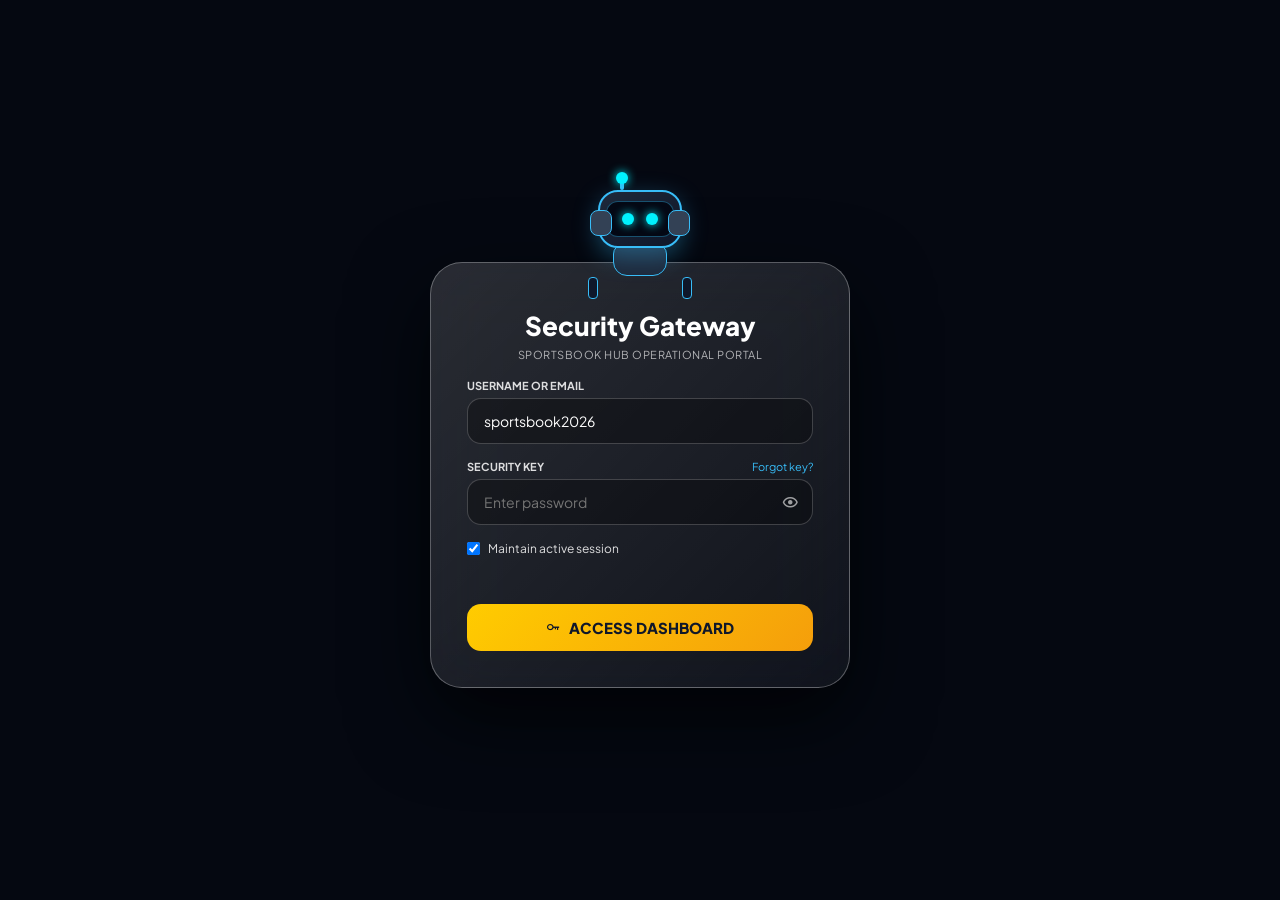
==== commit 4e02edb1: "Update index.html" ====
--- a/index.html
+++ b/index.html
@@ -13,7 +13,7 @@
 
   <link rel="preconnect" href="https://fonts.googleapis.com">
   <link rel="preconnect" href="https://fonts.gstatic.com" crossorigin="anonymous">
-  <link href="https://fonts.googleapis.com/css2?family=Plus+Jakarta+Sans:wght@400;500;600;700;800&family=JetBrains+Mono:wght@600;700;800&display=swap" rel="stylesheet">
+  <link href="https://fonts.googleapis.com/css2?family=Plus+Jakarta+Sans:wght@400;500;600;700;800&family=JetBrains+Mono:wght@500;700;800&display=swap" rel="stylesheet">
   <link href="https://unpkg.com/boxicons@2.1.4/css/boxicons.min.css" rel="stylesheet">
   <link rel="stylesheet" href="./styles.css?v=18.0.0">
 
@@ -26,6 +26,7 @@
 
   <canvas id="bgCanvas"></canvas>
 
+  <!-- AUTHENTICATION OVERLAY -->
   <div id="authOverlay">
     <div class="login-container">
       <div class="sitting-robot-stage" id="sittingRobotStage">
@@ -49,16 +50,16 @@
         <div class="login-subtitle">SPORTSBOOK HUB OPERATIONAL PORTAL</div>
         <form class="login-input-group" onsubmit="handleLogin(event)">
           <div class="field-wrapper">
-            <label class="login-label">Username</label>
-            <input type="text" id="usernameInput" class="login-input" value="sportsbook2026" required>
+            <label class="login-label" for="usernameInput">Username or email</label>
+            <input type="text" id="usernameInput" class="login-input" value="sportsbook2026" required autocomplete="username">
           </div>
           <div class="field-wrapper">
             <div class="field-label-row">
-              <label class="login-label">Security Key</label>
+              <label class="login-label" for="passwordInput">Security Key</label>
               <a href="#forgot" class="forgot-link">Forgot key?</a>
             </div>
             <div class="password-field-wrap">
-              <input type="password" id="passwordInput" class="login-input" placeholder="Enter password" required>
+              <input type="password" id="passwordInput" class="login-input" placeholder="Enter password" required autocomplete="current-password">
               <button type="button" class="password-toggle-btn" onclick="togglePasswordVisibility()"><i class="bx bx-show" id="togglePassIcon"></i></button>
             </div>
           </div>
@@ -84,216 +85,227 @@
 
     <!-- LEFT SIDEBAR -->
     <aside class="sidebar" id="mainSidebar">
-      <div class="sidebar-menu-scroll">
-        <div class="sidebar-header">
-          <span class="hide-on-collapse">SPORTSBOOK HUB</span>
-          <button type="button" class="mobile-sidebar-close" onclick="toggleMobileSidebar(false)"><i class="bx bx-x"></i></button>
-        </div>
-
-        <div class="search-box hide-on-collapse">
-          <i class="bx bx-search" style="font-size: 14px;"></i>
-          <input type="text" placeholder="Search categories...">
-        </div>
-
-        <div class="nav-group">
-          <div class="nav-main-btn" onclick="toggleMenu('sub-internal', this)">
-            <div class="nav-main-left"><div class="icon-badge icon-internal"><i class="bx bx-home-alt"></i></div><span class="hide-on-collapse">INTERNAL</span></div>
-            <i class="bx bx-chevron-down toggle-icon hide-on-collapse"></i>
-          </div>
-          <div class="sub-menu collapsed" id="sub-internal">
-            <a class="nav-sub-btn searchable-link" href="duties.html" target="_blank"><span>DAILY DUTY</span><i class="bx bx-right-arrow-alt"></i></a>
-            <a class="nav-sub-btn searchable-link" href="rota.html" target="_blank"><span>ROTA</span><i class="bx bx-right-arrow-alt"></i></a>
-            <a class="nav-sub-btn searchable-link" href="https://reliancedigi-my.sharepoint.com/:x:/p/ann/IQCWP022FAMHSY-z3-eV0c9XAWFWLrVAPb9xSCUut_VuZ9U?rtime=BxZTEFXS3kg" target="_blank"><span>DAILY BIG WINNERS</span><i class="bx bx-right-arrow-alt"></i></a>
-            <a class="nav-sub-btn searchable-link" href="handover.html" target="_blank"><span>HANDOVER</span><i class="bx bx-right-arrow-alt"></i></a>
-          </div>
-        </div>
-
-        <div class="nav-group">
-          <div class="nav-main-btn" onclick="toggleMenu('sub-dailytask', this)">
-            <div class="nav-main-left"><div class="icon-badge icon-tasks"><i class="bx bx-task"></i></div><span class="hide-on-collapse">DAILY TASKS</span></div>
-            <i class="bx bx-chevron-down toggle-icon hide-on-collapse"></i>
-          </div>
-          <div class="sub-menu collapsed" id="sub-dailytask">
-            <a class="nav-sub-btn searchable-link" href="boostschedule.html" target="_blank"><span>TOP PICKS</span><i class="bx bx-right-arrow-alt"></i></a>
-            <a class="nav-sub-btn searchable-link" href="https://docs.google.com/spreadsheets/d/1Pl8XVaYNEaupKx57HlXbWibsIeR7a28UfemRasxJ8RY/edit?gid=1450723096#gid=1450723096" target="_blank"><span>EDGE BOOST (MIG)</span><i class="bx bx-right-arrow-alt"></i></a>
-            <a class="nav-sub-btn searchable-link" href="https://docs.google.com/spreadsheets/d/18ZJNs7wJ37-4sAHX5CNMfqQQcmpfy1cIvP19tHI7rY4/edit?gid=784209986#gid=784209986" target="_blank"><span>IBET BOOST (MIG)</span><i class="bx bx-right-arrow-alt"></i></a>
-            <a class="nav-sub-btn searchable-link" href="https://docs.google.com/spreadsheets/d/1-sft6uXe-D4GlDng96bMfWcOC4492WA3lkuO8gaUqQ4/edit?gid=0#gid=0" target="_blank"><span>KT SPORTS CHECK</span><i class="bx bx-right-arrow-alt"></i></a>
-            <a class="nav-sub-btn searchable-link" href="https://polymarket.com/breaking" target="_blank"><span>PREDICTION OFFER CHECK</span><i class="bx bx-right-arrow-alt"></i></a>
-            <a class="nav-sub-btn searchable-link" href="edge_boosts.html" target="_blank"><span>EDGE BOOST SYS</span><i class="bx bx-right-arrow-alt"></i></a>
-            <a class="nav-sub-btn searchable-link" href="ibet_boosts.html" target="_blank"><span>IBET BOOST SYS</span><i class="bx bx-right-arrow-alt"></i></a>
-          </div>
-        </div>
-
-        <div class="nav-group">
-          <div class="nav-main-btn" onclick="toggleMenu('sub-dailymonitoring', this)">
-            <div class="nav-main-left"><div class="icon-badge icon-monitor"><i class="bx bx-line-chart"></i></div><span class="hide-on-collapse">MONITORING</span></div>
-            <i class="bx bx-chevron-down toggle-icon hide-on-collapse"></i>
-          </div>
-          <div class="sub-menu collapsed" id="sub-dailymonitoring">
-            <a class="nav-sub-btn searchable-link" href="https://docs.google.com/spreadsheets/d/1qruVq-HZCyM0uDgnYSqFhccXKnMkqJ8z/edit?gid=1305147410#gid=1305147410" target="_blank"><span>GREEN TRACKER</span><i class="bx bx-right-arrow-alt"></i></a>
-            <a class="nav-sub-btn searchable-link" href="https://docs.google.com/spreadsheets/d/1OcaMz_AOUeRsWIVplbnk2XAna62m3IKa/edit?gid=457800468#gid=457800468" target="_blank"><span>RED TRACKER</span><i class="bx bx-right-arrow-alt"></i></a>
-            <a class="nav-sub-btn searchable-link" href="https://docs.google.com/spreadsheets/d/1U-Dmc628kHQabzJGoBeEgRus5PiRhgSd/edit?pli=1&amp;gid=1983372695#gid=1983372695" target="_blank"><span>ORANGE TRACKER</span><i class="bx bx-right-arrow-alt"></i></a>
-            <a class="nav-sub-btn searchable-link" href="#7a"><span>7A TRACKER</span><i class="bx bx-right-arrow-alt"></i></a>
-            <a class="nav-sub-btn searchable-link" href="https://docs.google.com/spreadsheets/d/11STKO4Xsj0a8iTuUXSCXC-XEE4-7qmF9/edit?pli=1&amp;gid=1701374259#gid=1701374259" target="_blank"><span>GREEN CRM</span><i class="bx bx-right-arrow-alt"></i></a>
-            <a class="nav-sub-btn searchable-link" href="https://docs.google.com/spreadsheets/d/1gPks2FdHyOOTiILvn553miz32WeEtOpx/edit?gid=1701374259#gid=1701374259" target="_blank"><span>RED CRM</span><i class="bx bx-right-arrow-alt"></i></a>
-          </div>
-        </div>
-
-        <div class="nav-group">
-          <div class="nav-main-btn" onclick="toggleMenu('sub-backoffice', this)">
-            <div class="nav-main-left"><div class="icon-badge icon-back"><i class="bx bx-briefcase-alt-2"></i></div><span class="hide-on-collapse">BACK OFFICE</span></div>
-            <i class="bx bx-chevron-down toggle-icon hide-on-collapse"></i>
-          </div>
-          <div class="sub-menu collapsed" id="sub-backoffice">
-            <a class="nav-sub-btn searchable-link" href="https://betbook.center/qbet/bets" target="_blank"><span>QBET/55/30</span><i class="bx bx-right-arrow-alt"></i></a>
-            <a class="nav-sub-btn searchable-link" href="https://mga-betbook.center/ibet/bets" target="_blank"><span>IBET</span><i class="bx bx-right-arrow-alt"></i></a>
-            <a class="nav-sub-btn searchable-link" href="https://eu-b7k.center/pubs8/bets" target="_blank"><span>PUBS</span><i class="bx bx-right-arrow-alt"></i></a>
-          </div>
-        </div>
-
-        <div class="nav-group">
-          <div class="nav-main-btn" onclick="toggleMenu('sub-multimonitor', this)">
-            <div class="nav-main-left"><div class="icon-badge icon-multi"><i class="bx bx-desktop"></i></div><span class="hide-on-collapse">MONITOR</span></div>
-            <i class="bx bx-chevron-down toggle-icon hide-on-collapse"></i>
-          </div>
-          <div class="sub-menu collapsed" id="sub-multimonitor">
-            <a class="nav-sub-btn searchable-link" href="https://betbook.center/monitor?providerIds=prediction_markets" target="_blank"><span>EDGE TICKER</span><i class="bx bx-right-arrow-alt"></i></a>
-            <a class="nav-sub-btn searchable-link" href="https://eu-b7k.center/monitor?providerIds=prediction_markets" target="_blank"><span>PUBS TICKER</span><i class="bx bx-right-arrow-alt"></i></a>
-            <a class="nav-sub-btn searchable-link" href="https://betbook.center/monitor" target="_blank"><span>QBET REJECTED</span><i class="bx bx-right-arrow-alt"></i></a>
-            <a class="nav-sub-btn searchable-link" href="https://eu-b7k.center/monitor" target="_blank"><span>PUBS REJECTED</span><i class="bx bx-right-arrow-alt"></i></a>
-          </div>
-        </div>
-
-        <div class="nav-group">
-          <div class="nav-main-btn" onclick="toggleMenu('sub-betradar', this)">
-            <div class="nav-main-left"><div class="icon-badge icon-radar"><i class="bx bx-radar"></i></div><span class="hide-on-collapse">BETRADAR</span></div>
-            <i class="bx bx-chevron-down toggle-icon hide-on-collapse"></i>
-          </div>
-          <div class="sub-menu collapsed" id="sub-betradar">
-            <a class="nav-sub-btn searchable-link" href="https://mtsc-its.betradar.com/" target="_blank"><span>MTS</span><i class="bx bx-right-arrow-alt"></i></a>
-            <a class="nav-sub-btn searchable-link" href="https://portal.betradar.com/" target="_blank"><span>CTRL PORTAL</span><i class="bx bx-right-arrow-alt"></i></a>
-          </div>
-        </div>
-
-        <div class="nav-group">
-          <div class="nav-main-btn" onclick="toggleMenu('sub-ownbrands', this)">
-            <div class="nav-main-left"><div class="icon-badge icon-brands"><i class="bx bx-layer"></i></div><span class="hide-on-collapse">BRANDS</span></div>
-            <i class="bx bx-chevron-down toggle-icon hide-on-collapse"></i>
-          </div>
-          <div class="sub-menu collapsed" id="sub-ownbrands">
-            <a class="nav-sub-btn searchable-link" href="https://www.7abet.com/en-UN" target="_blank"><span>7A</span><i class="bx bx-right-arrow-alt"></i></a>
-            <a class="nav-sub-btn searchable-link" href="https://www.qbet.com/en-UN" target="_blank"><span>QBET</span><i class="bx bx-right-arrow-alt"></i></a>
-            <a class="nav-sub-btn searchable-link" href="https://www.55bet.com/en-UN" target="_blank"><span>55BET</span><i class="bx bx-right-arrow-alt"></i></a>
-            <a class="nav-sub-btn searchable-link" href="https://www.30bet.com/en-UN" target="_blank"><span>30BET</span><i class="bx bx-right-arrow-alt"></i></a>
-            <a class="nav-sub-btn searchable-link" href="https://www.gqbet.vip/en-UN/" target="_blank"><span>GQBET</span><i class="bx bx-right-arrow-alt"></i></a>
-            <a class="nav-sub-btn searchable-link" href="https://www.bvbet.com/en-UN" target="_blank"><span>BVBET</span><i class="bx bx-right-arrow-alt"></i></a>
-            <a class="nav-sub-btn searchable-link" href="https://www.ibet.com/en-UN/sportsbook/price-boost/football" target="_blank"><span>IBET</span><i class="bx bx-right-arrow-alt"></i></a>
-          </div>
-        </div>
-
-        <div class="nav-group">
-          <div class="nav-main-btn" onclick="toggleMenu('sub-priceref', this)">
-            <div class="nav-main-left"><div class="icon-badge icon-price"><i class="bx bx-data"></i></div><span class="hide-on-collapse">REFS</span></div>
-            <i class="bx bx-chevron-down toggle-icon hide-on-collapse"></i>
-          </div>
-          <div class="sub-menu collapsed" id="sub-priceref">
-            <a class="nav-sub-btn searchable-link" href="https://www.flashscore.com/" target="_blank"><span>FLASHSCORE</span><i class="bx bx-right-arrow-alt"></i></a>
-            <a class="nav-sub-btn searchable-link" href="https://betsapi.com/" target="_blank"><span>BETSAPI</span><i class="bx bx-right-arrow-alt"></i></a>
-            <a class="nav-sub-btn searchable-link" href="https://www.oddsportal.com/football/" target="_blank"><span>ODDSPORTAL</span><i class="bx bx-right-arrow-alt"></i></a>
-            <a class="nav-sub-btn searchable-link" href="https://www.oddschecker.com/" target="_blank"><span>ODDSCHECKER</span><i class="bx bx-right-arrow-alt"></i></a>
-            <a class="nav-sub-btn searchable-link" href="https://www.betfair.com/exchange/plus/" target="_blank"><span>BETFAIR</span><i class="bx bx-right-arrow-alt"></i></a>
-            <a class="nav-sub-btn searchable-link" href="https://www.bet365.com/" target="_blank"><span>BET365</span><i class="bx bx-right-arrow-alt"></i></a>
-            <a class="nav-sub-btn searchable-link" href="https://www.pinnacle.com/" target="_blank"><span>PINNACLE</span><i class="bx bx-right-arrow-alt"></i></a>
-            <a class="nav-sub-btn searchable-link" href="https://gg.bet/" target="_blank"><span>GGBET</span><i class="bx bx-right-arrow-alt"></i></a>
-            <a class="nav-sub-btn searchable-link" href="https://www.unibet.com.au/" target="_blank"><span>UNIBET</span><i class="bx bx-right-arrow-alt"></i></a>
-            <a class="nav-sub-btn searchable-link" href="https://www.sofascore.com/" target="_blank"><span>SOFASCORE</span><i class="bx bx-right-arrow-alt"></i></a>
-            <a class="nav-sub-btn searchable-link" href="https://www.marathonbet.com/" target="_blank"><span>MARATHONBET</span><i class="bx bx-right-arrow-alt"></i></a>
-            <a class="nav-sub-btn searchable-link" href="https://fonbet.com/" target="_blank"><span>FONBET</span><i class="bx bx-right-arrow-alt"></i></a>
-          </div>
-        </div>
-
-        <div class="sidebar-quick-dock hide-on-collapse">
-          <div class="quick-dock-title"><i class="bx bx-rocket"></i> QUICK LAUNCH</div>
-          <a href="https://claude.ai" target="_blank" class="quick-launch-btn">
-            <div class="btn-left"><div class="icon-badge icon-claude"><i class="bx bx-bot"></i></div><span>Claude AI</span></div>
-            <i class="bx bx-export" style="font-size: 13px; opacity: 0.7;"></i>
-          </a>
-          <a href="Edge_Gaming_Client_Risk_Segmentation_Tool_July_2026_Dashboard.html" target="_blank" class="quick-launch-btn">
-            <div class="btn-left"><div class="icon-badge icon-risk"><i class="bx bx-shield-quarter"></i></div><span>Risk Seg. Tool</span></div>
-            <i class="bx bx-export" style="font-size: 13px; opacity: 0.7;"></i>
-          </a>
-        </div>
-      </div>
-
-      <div class="sidebar-admin-footer">
-        <div class="admin-top-pill" onclick="handleLogout()">
-          <div class="avatar-circle">AD</div>
-          <span class="user-title hide-on-collapse">Admin</span>
-          <button class="logout-action-btn hide-on-collapse" type="button" title="Lock Session"><i class="bx bx-log-out"></i></button>
+      <div class="sidebar-inner">
+        <div class="sidebar-menu-scroll">
+          <div class="sidebar-header">
+            <span>SPORTSBOOK HUB</span>
+            <button type="button" class="mobile-sidebar-close" onclick="toggleMobileSidebar(false)"><i class="bx bx-x"></i></button>
+          </div>
+
+          <div class="search-box">
+            <i class="bx bx-search" style="font-size: 14px;"></i>
+            <input type="text" placeholder="Search categories & links...">
+          </div>
+
+          <div class="nav-group">
+            <div class="nav-main-btn" onclick="toggleMenu('sub-internal', this)">
+              <div class="nav-main-left"><div class="icon-badge icon-internal"><i class="bx bx-home-alt"></i></div><span>INTERNAL</span></div>
+              <i class="bx bx-chevron-down toggle-icon"></i>
+            </div>
+            <div class="sub-menu collapsed" id="sub-internal">
+              <a class="nav-sub-btn searchable-link" href="duties.html" target="_blank"><span>DAILY DUTY</span><i class="bx bx-right-arrow-alt"></i></a>
+              <a class="nav-sub-btn searchable-link" href="rota.html" target="_blank"><span>ROTA</span><i class="bx bx-right-arrow-alt"></i></a>
+              <a class="nav-sub-btn searchable-link" href="https://reliancedigi-my.sharepoint.com/:x:/p/ann/IQCWP022FAMHSY-z3-eV0c9XAWFWLrVAPb9xSCUut_VuZ9U?rtime=BxZTEFXS3kg" target="_blank"><span>DAILY BIG WINNERS</span><i class="bx bx-right-arrow-alt"></i></a>
+              <a class="nav-sub-btn searchable-link" href="handover.html" target="_blank"><span>HANDOVER</span><i class="bx bx-right-arrow-alt"></i></a>
+            </div>
+          </div>
+
+          <div class="nav-group">
+            <div class="nav-main-btn" onclick="toggleMenu('sub-dailytask', this)">
+              <div class="nav-main-left"><div class="icon-badge icon-tasks"><i class="bx bx-task"></i></div><span>DAILY TASKS</span></div>
+              <i class="bx bx-chevron-down toggle-icon"></i>
+            </div>
+            <div class="sub-menu collapsed" id="sub-dailytask">
+              <a class="nav-sub-btn searchable-link" href="boostschedule.html" target="_blank"><span>TOP PICKS</span><i class="bx bx-right-arrow-alt"></i></a>
+              <a class="nav-sub-btn searchable-link" href="https://docs.google.com/spreadsheets/d/1Pl8XVaYNEaupKx57HlXbWibsIeR7a28UfemRasxJ8RY/edit?gid=1450723096#gid=1450723096" target="_blank"><span>EDGE BOOST (MIG)</span><i class="bx bx-right-arrow-alt"></i></a>
+              <a class="nav-sub-btn searchable-link" href="https://docs.google.com/spreadsheets/d/18ZJNs7wJ37-4sAHX5CNMfqQQcmpfy1cIvP19tHI7rY4/edit?gid=784209986#gid=784209986" target="_blank"><span>IBET BOOST (MIG)</span><i class="bx bx-right-arrow-alt"></i></a>
+              <a class="nav-sub-btn searchable-link" href="https://docs.google.com/spreadsheets/d/1-sft6uXe-D4GlDng96bMfWcOC4492WA3lkuO8gaUqQ4/edit?gid=0#gid=0" target="_blank"><span>KT SPORTS CHECK</span><i class="bx bx-right-arrow-alt"></i></a>
+              <a class="nav-sub-btn searchable-link" href="https://polymarket.com/breaking" target="_blank"><span>PREDICTION OFFER CHECK</span><i class="bx bx-right-arrow-alt"></i></a>
+              <a class="nav-sub-btn searchable-link" href="edge_boosts.html" target="_blank"><span>EDGE BOOST SYS</span><i class="bx bx-right-arrow-alt"></i></a>
+              <a class="nav-sub-btn searchable-link" href="ibet_boosts.html" target="_blank"><span>IBET BOOST SYS</span><i class="bx bx-right-arrow-alt"></i></a>
+            </div>
+          </div>
+
+          <div class="nav-group">
+            <div class="nav-main-btn" onclick="toggleMenu('sub-dailymonitoring', this)">
+              <div class="nav-main-left"><div class="icon-badge icon-monitor"><i class="bx bx-line-chart"></i></div><span>DAILY MONITORING</span></div>
+              <i class="bx bx-chevron-down toggle-icon"></i>
+            </div>
+            <div class="sub-menu collapsed" id="sub-dailymonitoring">
+              <a class="nav-sub-btn searchable-link" href="https://docs.google.com/spreadsheets/d/1qruVq-HZCyM0uDgnYSqFhccXKnMkqJ8z/edit?gid=1305147410#gid=1305147410" target="_blank"><span>GREEN TRACKER</span><i class="bx bx-right-arrow-alt"></i></a>
+              <a class="nav-sub-btn searchable-link" href="https://docs.google.com/spreadsheets/d/1OcaMz_AOUeRsWIVplbnk2XAna62m3IKa/edit?gid=457800468#gid=457800468" target="_blank"><span>RED TRACKER</span><i class="bx bx-right-arrow-alt"></i></a>
+              <a class="nav-sub-btn searchable-link" href="https://docs.google.com/spreadsheets/d/1U-Dmc628kHQabzJGoBeEgRus5PiRhgSd/edit?pli=1&amp;gid=1983372695#gid=1983372695" target="_blank"><span>ORANGE TRACKER</span><i class="bx bx-right-arrow-alt"></i></a>
+              <a class="nav-sub-btn searchable-link" href="#7a"><span>7A TRACKER</span><i class="bx bx-right-arrow-alt"></i></a>
+              <a class="nav-sub-btn searchable-link" href="https://docs.google.com/spreadsheets/d/11STKO4Xsj0a8iTuUXSCXC-XEE4-7qmF9/edit?pli=1&amp;gid=1701374259#gid=1701374259" target="_blank"><span>GREEN CRM</span><i class="bx bx-right-arrow-alt"></i></a>
+              <a class="nav-sub-btn searchable-link" href="https://docs.google.com/spreadsheets/d/1gPks2FdHyOOTiILvn553miz32WeEtOpx/edit?gid=1701374259#gid=1701374259" target="_blank"><span>RED CRM</span><i class="bx bx-right-arrow-alt"></i></a>
+            </div>
+          </div>
+
+          <div class="nav-group">
+            <div class="nav-main-btn" onclick="toggleMenu('sub-backoffice', this)">
+              <div class="nav-main-left"><div class="icon-badge icon-back"><i class="bx bx-briefcase-alt-2"></i></div><span>BACK OFFICE</span></div>
+              <i class="bx bx-chevron-down toggle-icon"></i>
+            </div>
+            <div class="sub-menu collapsed" id="sub-backoffice">
+              <a class="nav-sub-btn searchable-link" href="https://betbook.center/qbet/bets" target="_blank"><span>QBET/55/30</span><i class="bx bx-right-arrow-alt"></i></a>
+              <a class="nav-sub-btn searchable-link" href="https://mga-betbook.center/ibet/bets" target="_blank"><span>IBET</span><i class="bx bx-right-arrow-alt"></i></a>
+              <a class="nav-sub-btn searchable-link" href="https://eu-b7k.center/pubs8/bets" target="_blank"><span>PUBS</span><i class="bx bx-right-arrow-alt"></i></a>
+            </div>
+          </div>
+
+          <div class="nav-group">
+            <div class="nav-main-btn" onclick="toggleMenu('sub-multimonitor', this)">
+              <div class="nav-main-left"><div class="icon-badge icon-multi"><i class="bx bx-desktop"></i></div><span>MULTI-MONITOR</span></div>
+              <i class="bx bx-chevron-down toggle-icon"></i>
+            </div>
+            <div class="sub-menu collapsed" id="sub-multimonitor">
+              <a class="nav-sub-btn searchable-link" href="https://betbook.center/monitor?providerIds=prediction_markets" target="_blank"><span>EDGE PREDICTION TICKER</span><i class="bx bx-right-arrow-alt"></i></a>
+              <a class="nav-sub-btn searchable-link" href="https://eu-b7k.center/monitor?providerIds=prediction_markets" target="_blank"><span>PUBS PREDICTION TICKER</span><i class="bx bx-right-arrow-alt"></i></a>
+              <a class="nav-sub-btn searchable-link" href="https://betbook.center/monitor" target="_blank"><span>QBET/55/30 REJECTED</span><i class="bx bx-right-arrow-alt"></i></a>
+              <a class="nav-sub-btn searchable-link" href="https://eu-b7k.center/monitor" target="_blank"><span>PUBS REJECTED</span><i class="bx bx-right-arrow-alt"></i></a>
+            </div>
+          </div>
+
+          <div class="nav-group">
+            <div class="nav-main-btn" onclick="toggleMenu('sub-betradar', this)">
+              <div class="nav-main-left"><div class="icon-badge icon-radar"><i class="bx bx-radar"></i></div><span>BETRADAR</span></div>
+              <i class="bx bx-chevron-down toggle-icon"></i>
+            </div>
+            <div class="sub-menu collapsed" id="sub-betradar">
+              <a class="nav-sub-btn searchable-link" href="https://mtsc-its.betradar.com/" target="_blank"><span>MTS</span><i class="bx bx-right-arrow-alt"></i></a>
+              <a class="nav-sub-btn searchable-link" href="https://portal.betradar.com/" target="_blank"><span>CTRL PORTAL</span><i class="bx bx-right-arrow-alt"></i></a>
+            </div>
+          </div>
+
+          <div class="nav-group">
+            <div class="nav-main-btn" onclick="toggleMenu('sub-ownbrands', this)">
+              <div class="nav-main-left"><div class="icon-badge icon-brands"><i class="bx bx-layer"></i></div><span>OWN BRANDS</span></div>
+              <i class="bx bx-chevron-down toggle-icon"></i>
+            </div>
+            <div class="sub-menu collapsed" id="sub-ownbrands">
+              <a class="nav-sub-btn searchable-link" href="https://www.7abet.com/en-UN" target="_blank"><span>7A</span><i class="bx bx-right-arrow-alt"></i></a>
+              <a class="nav-sub-btn searchable-link" href="https://www.qbet.com/en-UN" target="_blank"><span>QBET</span><i class="bx bx-right-arrow-alt"></i></a>
+              <a class="nav-sub-btn searchable-link" href="https://www.55bet.com/en-UN" target="_blank"><span>55BET</span><i class="bx bx-right-arrow-alt"></i></a>
+              <a class="nav-sub-btn searchable-link" href="https://www.30bet.com/en-UN" target="_blank"><span>30BET</span><i class="bx bx-right-arrow-alt"></i></a>
+              <a class="nav-sub-btn searchable-link" href="https://www.gqbet.vip/en-UN/" target="_blank"><span>GQBET</span><i class="bx bx-right-arrow-alt"></i></a>
+              <a class="nav-sub-btn searchable-link" href="https://www.bvbet.com/en-UN" target="_blank"><span>BVBET</span><i class="bx bx-right-arrow-alt"></i></a>
+              <a class="nav-sub-btn searchable-link" href="https://www.ibet.com/en-UN/sportsbook/price-boost/football" target="_blank"><span>IBET</span><i class="bx bx-right-arrow-alt"></i></a>
+            </div>
+          </div>
+
+          <div class="nav-group">
+            <div class="nav-main-btn" onclick="toggleMenu('sub-priceref', this)">
+              <div class="nav-main-left"><div class="icon-badge icon-price"><i class="bx bx-data"></i></div><span>PRICE REFERENCES</span></div>
+              <i class="bx bx-chevron-down toggle-icon"></i>
+            </div>
+            <div class="sub-menu collapsed" id="sub-priceref">
+              <a class="nav-sub-btn searchable-link" href="https://www.flashscore.com/" target="_blank"><span>FLASHSCORE</span><i class="bx bx-right-arrow-alt"></i></a>
+              <a class="nav-sub-btn searchable-link" href="https://betsapi.com/" target="_blank"><span>BETSAPI</span><i class="bx bx-right-arrow-alt"></i></a>
+              <a class="nav-sub-btn searchable-link" href="https://www.oddsportal.com/football/" target="_blank"><span>ODDSPORTAL</span><i class="bx bx-right-arrow-alt"></i></a>
+              <a class="nav-sub-btn searchable-link" href="https://www.oddschecker.com/" target="_blank"><span>ODDSCHECKER</span><i class="bx bx-right-arrow-alt"></i></a>
+              <a class="nav-sub-btn searchable-link" href="https://www.betfair.com/exchange/plus/" target="_blank"><span>BETFAIR</span><i class="bx bx-right-arrow-alt"></i></a>
+              <a class="nav-sub-btn searchable-link" href="https://www.bet365.com/" target="_blank"><span>BET365</span><i class="bx bx-right-arrow-alt"></i></a>
+              <a class="nav-sub-btn searchable-link" href="https://www.pinnacle.com/" target="_blank"><span>PINNACLE</span><i class="bx bx-right-arrow-alt"></i></a>
+              <a class="nav-sub-btn searchable-link" href="https://gg.bet/" target="_blank"><span>GGBET</span><i class="bx bx-right-arrow-alt"></i></a>
+              <a class="nav-sub-btn searchable-link" href="https://www.unibet.com.au/" target="_blank"><span>UNIBET</span><i class="bx bx-right-arrow-alt"></i></a>
+              <a class="nav-sub-btn searchable-link" href="https://www.sofascore.com/" target="_blank"><span>SOFASCORE</span><i class="bx bx-right-arrow-alt"></i></a>
+              <a class="nav-sub-btn searchable-link" href="https://www.marathonbet.com/" target="_blank"><span>MARATHONBET</span><i class="bx bx-right-arrow-alt"></i></a>
+              <a class="nav-sub-btn searchable-link" href="https://fonbet.com/" target="_blank"><span>FONBET</span><i class="bx bx-right-arrow-alt"></i></a>
+            </div>
+          </div>
+
+          <div class="nav-group">
+            <div class="nav-main-btn" onclick="toggleMenu('sub-procedures', this)">
+              <div class="nav-main-left"><div class="icon-badge icon-proc"><i class="bx bx-file"></i></div><span>PROCEDURES</span></div>
+              <i class="bx bx-chevron-down toggle-icon"></i>
+            </div>
+            <div class="sub-menu collapsed" id="sub-procedures">
+              <a class="nav-sub-btn searchable-link" href="https://ibet.atlassian.net/wiki/spaces/Sportsbook/overview" target="_blank"><span>CONFLUENCE</span><i class="bx bx-right-arrow-alt"></i></a>
+              <a class="nav-sub-btn searchable-link" href="workspace.html" target="_blank"><span>WORKSPACE</span><i class="bx bx-right-arrow-alt"></i></a>
+            </div>
+          </div>
+
+          <div class="sidebar-quick-dock">
+            <div class="quick-dock-title"><i class="bx bx-rocket"></i> QUICK LAUNCH</div>
+            <a href="https://claude.ai" target="_blank" class="quick-launch-btn">
+              <div class="btn-left"><div class="icon-badge icon-claude"><i class="bx bx-bot"></i></div><span>Claude AI</span></div>
+              <i class="bx bx-export" style="font-size: 13px; opacity: 0.7;"></i>
+            </a>
+            <a href="Edge_Gaming_Client_Risk_Segmentation_Tool_July_2026_Dashboard.html" target="_blank" class="quick-launch-btn">
+              <div class="btn-left"><div class="icon-badge icon-risk"><i class="bx bx-shield-quarter"></i></div><span>Risk Seg. Tool</span></div>
+              <i class="bx bx-export" style="font-size: 13px; opacity: 0.7;"></i>
+            </a>
+          </div>
+        </div>
+
+        <div class="sidebar-admin-footer">
+          <div class="admin-top-pill">
+            <div class="avatar-circle">AD</div>
+            <span class="user-title">Admin</span>
+            <button class="logout-action-btn" type="button" onclick="handleLogout()"><i class="bx bx-log-out"></i> Lock</button>
+          </div>
         </div>
       </div>
     </aside>
 
-    <!-- WRAPPER: Ensures Layout Fits Screen & Prevents Overlaps -->
-    <div class="app-layout">
+    <!-- MAIN WORKSPACE -->
+    <main class="main-workspace">
       
-      <!-- CENTER CONTENT -->
-      <main class="main-workspace">
-        
-        <!-- ALERTS AREA -->
-        <div class="alerts-area">
-          <div id="jiraAlertBanner" class="jira-static-alert-banner">
-            <div class="jira-alert-badge"><i class="bx bx-error-circle"></i> PENDING JIRA (&gt;24H)</div>
-            <div class="jira-ticket-pills-container" id="jiraPillsContainer"></div>
-            <a href="jira.html" target="_blank" class="jira-pill-key-link">View Tracker <i class="bx bx-right-arrow-alt"></i></a>
-          </div>
-
-          <div id="urgentHandoverBanner" class="urgent-handover-banner active">
-            <div class="handover-header-row">
-              <div class="handover-alert-badge" id="handoverAlertBadge"><i class="bx bx-alarm-exclamation"></i> URGENT HANDOVER</div>
-              <button type="button" class="handover-manage-btn" onclick="openHandoverModal()"><i class="bx bx-plus"></i> Manage</button>
-            </div>
-            <div class="handover-pills-container" id="handoverPillsContainer"></div>
-          </div>
-        </div>
-
-        <!-- 3-COLUMN ORIGINAL GRID -->
-        <div class="dashboard-grid">
-          
-          <!-- COLUMN 1: BRAND DIRECTORY & DAILY TASKS -->
-          <div style="display: flex; flex-direction: column; gap: 24px;">
-            <div class="glass-card" id="widget-brand-dock">
-              <div class="card-header">
-                <span style="color: #fcd34d;"><i class="bx bx-pin"></i> BRAND DIRECTORY</span>
-                <div class="actions"><i class="bx bx-x" style="cursor:pointer;" onclick="hideWidgetDirect('widget-brand-dock')"></i></div>
-              </div>
-              <div class="tab-pills">
-                <div class="tab-pill active" id="tab-ibet" onclick="switchBrandTab('ibet')">IBET</div>
-                <div class="tab-pill" id="tab-edge" onclick="switchBrandTab('edge')">EDGE</div>
-                <div class="tab-pill" id="tab-pubs" onclick="switchBrandTab('pubs')">PUBS</div>
-              </div>
-              <div id="brandLinksContainer" class="widget-scroll-area"></div>
-            </div>
-
-            <div class="glass-card full-height" id="widget-task-dock">
-              <div class="card-header">
-                <span style="color: #fca5a5;"><i class="bx bx-list-ul"></i> DAILY TASKS</span>
-                <div class="actions"><i class="bx bx-x" style="cursor:pointer;" onclick="hideWidgetDirect('widget-task-dock')"></i></div>
-              </div>
-              <div class="widget-scroll-area">
-                <a class="action-row" href="boostschedule.html" target="_blank"><span>TOP PICKS (SCHEDULE)</span><i class="bx bx-right-arrow-alt"></i></a>
-                <a class="action-row" href="https://docs.google.com/spreadsheets/d/1Pl8XVaYNEaupKx57HlXbWibsIeR7a28UfemRasxJ8RY/edit?gid=1450723096#gid=1450723096" target="_blank"><span>EDGE BOOST (MIG)</span><i class="bx bx-right-arrow-alt"></i></a>
-                <a class="action-row" href="https://docs.google.com/spreadsheets/d/18ZJNs7wJ37-4sAHX5CNMfqQQcmpfy1cIvP19tHI7rY4/edit?gid=784209986#gid=784209986" target="_blank"><span>IBET BOOST (MIG)</span><i class="bx bx-right-arrow-alt"></i></a>
-                <a class="action-row" href="https://docs.google.com/spreadsheets/d/1-sft6uXe-D4GlDng96bMfWcOC4492WA3lkuO8gaUqQ4/edit?gid=0#gid=0" target="_blank"><span>KT SPORTS CHECK</span><i class="bx bx-right-arrow-alt"></i></a>
-                <a class="action-row" href="https://polymarket.com/breaking" target="_blank"><span>PREDICTION OFFERS</span><i class="bx bx-right-arrow-alt"></i></a>
-              </div>
-            </div>
-          </div>
-
-          <!-- COLUMN 2: TOP PICKS -->
+      <!-- TOP ALERTS -->
+      <div class="alerts-container">
+        <div id="jiraAlertBanner" class="jira-static-alert-banner">
+          <div class="jira-alert-badge"><i class="bx bx-error-circle"></i> PENDING JIRA (&gt;24H)</div>
+          <div class="jira-ticket-pills-container" id="jiraPillsContainer"></div>
+          <a href="jira.html" target="_blank" class="jira-pill-key-link">View Tracker <i class="bx bx-right-arrow-alt"></i></a>
+        </div>
+
+        <div id="urgentHandoverBanner" class="urgent-handover-banner active">
+          <div class="handover-header-row">
+            <div class="handover-alert-badge" id="handoverAlertBadge"><i class="bx bx-alarm-exclamation"></i> URGENT HANDOVER</div>
+            <button type="button" class="handover-manage-btn" onclick="openHandoverModal()"><i class="bx bx-plus-circle"></i> Manage Notes</button>
+          </div>
+          <div class="handover-pills-container" id="handoverPillsContainer"></div>
+        </div>
+      </div>
+
+      <!-- 4-COLUMN DASHBOARD GRID -->
+      <div class="dashboard-columns">
+
+        <!-- COLUMN 1: Brand Directory & Daily Tasks -->
+        <div class="dash-col">
+          <div class="glass-card" id="widget-brand-dock">
+            <div class="card-header">
+              <span style="color: #fcd34d;"><i class="bx bx-pin"></i> BRAND DIRECTORY</span>
+              <div class="actions"><i class="bx bx-x" style="cursor:pointer;" onclick="hideWidgetDirect('widget-brand-dock')"></i></div>
+            </div>
+            <div class="tab-pills">
+              <div class="tab-pill active" id="tab-ibet" onclick="switchBrandTab('ibet')">IBET</div>
+              <div class="tab-pill" id="tab-edge" onclick="switchBrandTab('edge')">EDGE</div>
+              <div class="tab-pill" id="tab-pubs" onclick="switchBrandTab('pubs')">PUBS</div>
+            </div>
+            <div id="brandLinksContainer" class="scrollable-content"></div>
+          </div>
+
+          <div class="glass-card full-height" id="widget-task-dock">
+            <div class="card-header">
+              <span style="color: #fca5a5;"><i class="bx bx-list-ul"></i> DAILY TASKS</span>
+              <div class="actions"><i class="bx bx-x" style="cursor:pointer;" onclick="hideWidgetDirect('widget-task-dock')"></i></div>
+            </div>
+            <div class="scrollable-content">
+              <a class="action-row" href="boostschedule.html" target="_blank"><span>TOP PICKS (SCHEDULE)</span><i class="bx bx-right-arrow-alt"></i></a>
+              <a class="action-row" href="https://docs.google.com/spreadsheets/d/1Pl8XVaYNEaupKx57HlXbWibsIeR7a28UfemRasxJ8RY/edit?gid=1450723096#gid=1450723096" target="_blank"><span>EDGE BOOST (MIG)</span><i class="bx bx-right-arrow-alt"></i></a>
+              <a class="action-row" href="https://docs.google.com/spreadsheets/d/18ZJNs7wJ37-4sAHX5CNMfqQQcmpfy1cIvP19tHI7rY4/edit?gid=784209986#gid=784209986" target="_blank"><span>IBET BOOST (MIG)</span><i class="bx bx-right-arrow-alt"></i></a>
+              <a class="action-row" href="https://docs.google.com/spreadsheets/d/1-sft6uXe-D4GlDng96bMfWcOC4492WA3lkuO8gaUqQ4/edit?gid=0#gid=0" target="_blank"><span>KT SPORTS CHECK</span><i class="bx bx-right-arrow-alt"></i></a>
+              <a class="action-row" href="https://polymarket.com/breaking" target="_blank"><span>PREDICTION OFFERS</span><i class="bx bx-right-arrow-alt"></i></a>
+            </div>
+          </div>
+        </div>
+
+        <!-- COLUMN 2: Top Picks -->
+        <div class="dash-col wide">
           <div class="glass-card full-height" id="widget-top-picks">
             <div class="card-header">
-              <span style="color: #ff4d4d; display: flex; align-items: center; gap: 8px;"><i class="bx bxs-flame" style="font-size: 16px;"></i> TOP PICKS</span>
+              <span style="color: #ff4d4d; display: flex; align-items: center; gap: 8px;"><i class="bx bxs-flame" style="font-size: 18px;"></i> TOP PICKS</span>
               <div class="actions"><i class="bx bx-x" style="cursor:pointer;" onclick="hideWidgetDirect('widget-top-picks')"></i></div>
             </div>
             <div class="top-picks-filter-bar">
@@ -304,172 +316,154 @@
               <button class="boost-filter-btn" id="btn-boost-ger.1" onclick="filterTopPicks('ger.1', this)">BUND</button>
               <button class="boost-filter-btn" id="btn-boost-uefa.champions" onclick="filterTopPicks('uefa.champions', this)">UEFA</button>
             </div>
-            <div id="topPicksContainer" class="top-picks-grid-row">
+            <div id="topPicksContainer" class="scrollable-content compact">
               <div style="text-align:center; padding:15px; width:100%;"><i class="bx bx-loader-alt bx-spin" style="font-size:20px; color:#38bdf8;"></i></div>
             </div>
           </div>
-
-          <!-- COLUMN 3: DUTIES & GAMES -->
-          <div style="display: flex; flex-direction: column; gap: 24px;">
-            <div class="glass-card" id="widget-duties-dock">
-              <div class="card-header">
-                <span style="color: #f97316;"><i class="bx bx-time"></i> TIME-SLOT DUTIES</span>
-                <div class="actions">
-                  <select id="traderFilterDropdown" onchange="filterDuties()" class="trader-dropdown">
-                    <option value="ALL">All Traders</option>
-                    <option value="ANN">Ann</option>
-                    <option value="DAVE">Dave</option>
-                    <option value="KEN">Ken</option>
-                    <option value="KRIZTEL">Kriztel</option>
-                  </select>
-                  <i class="bx bx-x" style="cursor:pointer;" onclick="hideWidgetDirect('widget-duties-dock')"></i>
+        </div>
+
+        <!-- COLUMN 3: Duties & Games -->
+        <div class="dash-col">
+          <div class="glass-card" id="widget-duties-dock">
+            <div class="card-header">
+              <span style="color: #f97316;"><i class="bx bx-time"></i> TIME-SLOT DUTIES</span>
+              <div class="actions">
+                <select id="traderFilterDropdown" onchange="filterDuties()" class="trader-dropdown">
+                  <option value="ALL">All Traders</option>
+                  <option value="ANN">Ann</option>
+                  <option value="DAVE">Dave</option>
+                  <option value="KEN">Ken</option>
+                  <option value="KRIZTEL">Kriztel</option>
+                </select>
+                <i class="bx bx-x" style="cursor:pointer;" onclick="hideWidgetDirect('widget-duties-dock')"></i>
+              </div>
+            </div>
+            <div id="liveDutyContent" class="scrollable-content" style="max-height: 250px;">
+              <div style="text-align:center; padding:15px;"><i class="bx bx-loader-alt bx-spin" style="font-size:20px; color:#38bdf8;"></i></div>
+            </div>
+          </div>
+
+          <div class="glass-card full-height" id="widget-games-dock">
+            <div class="card-header">
+              <span style="color: #38bdf8;"><i class="bx bx-play-circle"></i> TOP GAMES</span>
+              <div class="actions"><span>FLASHSCORE GMT+8</span><i class="bx bx-x" style="cursor:pointer;" onclick="hideWidgetDirect('widget-games-dock')"></i></div>
+            </div>
+            <div class="matchday-nav">
+              <i class="bx bx-chevron-left" onclick="navigateMatchDay(-1)"></i>
+              <span id="matchDayDisplay">TODAY (GMT+8)</span>
+              <i class="bx bx-chevron-right" onclick="navigateMatchDay(1)"></i>
+            </div>
+            <div id="gamesContainer" class="scrollable-content">
+              <div style="text-align:center; padding:15px;"><i class="bx bx-loader-alt bx-spin" style="font-size:20px; color:#38bdf8;"></i></div>
+            </div>
+          </div>
+        </div>
+
+        <!-- COLUMN 4: RIGHT UTILITY SIDEBAR -->
+        <div class="dash-col util-col">
+          
+          <!-- UTILITY HUB CARD -->
+          <div class="glass-card util-hub-card">
+            <!-- Row 1: Create, Search, Notifications, Profile -->
+            <div class="util-top-row">
+              <button class="utility-btn create-btn" onclick="openCreateTaskModal()"><i class="bx bx-plus"></i> Create</button>
+              
+              <div class="utility-search-container">
+                <i class="bx bx-search search-icon"></i>
+                <input type="text" id="globalSearchInput" class="utility-search-input" placeholder="Search..." oninput="handleGlobalSearch(this.value)">
+                <div class="search-results-dropdown" id="searchResultsDropdown"></div>
+              </div>
+              
+              <div class="dropdown-container">
+                <button class="utility-btn icon-only" onclick="toggleDropdown('notificationMenu')">
+                  <i class="bx bx-bell"></i>
+                  <span class="notification-badge" id="notificationBadge" style="display:none;">0</span>
+                </button>
+                <div class="dropdown-menu right-aligned" id="notificationMenu" style="width: 260px;">
+                  <div class="dropdown-section-title">KICKING OFF SOON (< 2 HOURS)</div>
+                  <div id="notificationList" style="display:flex; flex-direction:column; gap:4px; max-height:250px; overflow-y:auto;">
+                    <div style="padding:10px; font-size:10px; opacity:0.6; text-align:center;">No upcoming matches.</div>
+                  </div>
                 </div>
               </div>
-              <div id="liveDutyContent" class="widget-scroll-area" style="max-height:160px;">
-                <div style="text-align:center; padding:15px;"><i class="bx bx-loader-alt bx-spin" style="font-size:20px; color:#38bdf8;"></i></div>
-              </div>
-            </div>
-
-            <div class="glass-card full-height" id="widget-games-dock">
-              <div class="card-header">
-                <span style="color: #38bdf8;"><i class="bx bx-play-circle"></i> TOP GAMES</span>
-                <div class="actions"><span>FLASHSCORE</span><i class="bx bx-x" style="cursor:pointer;" onclick="hideWidgetDirect('widget-games-dock')"></i></div>
-              </div>
-              <div class="matchday-nav">
-                <i class="bx bx-chevron-left" onclick="navigateMatchDay(-1)"></i>
-                <span id="matchDayDisplay">TODAY</span>
-                <i class="bx bx-chevron-right" onclick="navigateMatchDay(1)"></i>
-              </div>
-              <div id="gamesContainer" class="widget-scroll-area">
-                <div style="text-align:center; padding:15px;"><i class="bx bx-loader-alt bx-spin" style="font-size:20px; color:#38bdf8;"></i></div>
-              </div>
-            </div>
-          </div>
-
-        </div>
-      </main>
-
-      <!-- RIGHT SIDEBAR (THE YELLOW BOX AREA) -->
-      <aside class="right-sidebar">
-        
-        <!-- TOP UTILITY BAR (Create, Search, Notifications, Profile) -->
-        <div class="top-utility-bar">
-          <button class="utility-btn create-btn" onclick="openCreateTaskModal()">
-            <i class="bx bx-plus"></i> Create
-          </button>
-          
-          <div class="utility-search-container">
-            <i class="bx bx-search search-icon"></i>
-            <input type="text" id="globalSearchInput" class="utility-search-input" placeholder="Search..." oninput="handleGlobalSearch(this.value)">
-            <div class="search-results-dropdown" id="searchResultsDropdown"></div>
-          </div>
-          
-          <div class="dropdown-container">
-            <button class="utility-btn icon-only" onclick="toggleDropdown('notificationMenu')">
-              <i class="bx bx-bell"></i>
-              <span class="notification-badge" id="notificationBadge" style="display:none;">0</span>
-            </button>
-            <div class="dropdown-menu right-aligned" id="notificationMenu" style="width: 260px;">
-              <div class="dropdown-section-title">KICKING OFF SOON (< 2 HOURS)</div>
-              <div id="notificationList" class="widget-scroll-area" style="max-height:250px;">
-                <div style="padding:10px; font-size:10px; opacity:0.6; text-align:center;">No upcoming matches.</div>
-              </div>
-            </div>
-          </div>
-          
-          <div class="dropdown-container">
-            <button class="utility-btn profile-btn" onclick="toggleDropdown('profileMenu')">
-              <img src="https://ui-avatars.com/api/?name=AD&background=38bdf8&color=fff" alt="Profile" class="profile-avatar">
-            </button>
-            <div class="dropdown-menu right-aligned" id="profileMenu" style="width: 240px;">
-              <div style="padding: 10px; display:flex; align-items:center; gap:10px; border-bottom:1px solid rgba(255,255,255,0.1); margin-bottom:6px;">
-                <img src="https://ui-avatars.com/api/?name=AD&background=38bdf8&color=fff" alt="Profile" style="width:36px; height:36px; border-radius:50%;">
-                <div>
-                  <div style="font-size:12px; font-weight:800; color:#fff;">Admin User</div>
-                  <div style="font-size:10px; color:rgba(255,255,255,0.6);">sportsbook2026</div>
+              
+              <div class="dropdown-container">
+                <button class="utility-btn profile-btn" onclick="toggleDropdown('profileMenu')">
+                  <img src="https://ui-avatars.com/api/?name=AD&background=38bdf8&color=fff" alt="Profile" class="profile-avatar">
+                </button>
+                <div class="dropdown-menu right-aligned" id="profileMenu" style="width: 240px;">
+                  <div style="padding: 10px; display:flex; align-items:center; gap:10px; border-bottom:1px solid rgba(255,255,255,0.1); margin-bottom:6px;">
+                    <img src="https://ui-avatars.com/api/?name=AD&background=38bdf8&color=fff" alt="Profile" style="width:36px; height:36px; border-radius:50%;">
+                    <div>
+                      <div style="font-size:12px; font-weight:800; color:#fff;">Admin User</div>
+                      <div style="font-size:10px; color:rgba(255,255,255,0.6);">sportsbook2026</div>
+                    </div>
+                  </div>
+                  
+                  <div class="dropdown-section-title">TIMEZONE SETTINGS</div>
+                  <div style="padding: 4px 8px;">
+                    <select id="userTimezoneSelect" class="settings-select" onchange="updatePrimaryTimezone(this.value)">
+                      <option value="Asia/Singapore">Asia/Manila (GMT+8)</option>
+                      <option value="Europe/Berlin">Europe/Berlin (CET)</option>
+                      <option value="Europe/London">Europe/London (GMT)</option>
+                      <option value="Europe/Athens">Europe/Athens (GMT+2)</option>
+                      <option value="America/New_York">America/New_York (EST)</option>
+                    </select>
+                  </div>
+                  
+                  <div class="dropdown-section-title" style="margin-top:8px;">WIDGETS</div>
+                  <label class="menu-option"><span>Top Picks</span><input type="checkbox" class="widget-checkbox" checked onchange="toggleWidget('widget-top-picks', this.checked)"></label>
+                  <label class="menu-option"><span>Brands</span><input type="checkbox" class="widget-checkbox" checked onchange="toggleWidget('widget-brand-dock', this.checked)"></label>
+                  <label class="menu-option"><span>Daily Tasks</span><input type="checkbox" class="widget-checkbox" checked onchange="toggleWidget('widget-task-dock', this.checked)"></label>
+                  <label class="menu-option"><span>Duties</span><input type="checkbox" class="widget-checkbox" checked onchange="toggleWidget('widget-duties-dock', this.checked)"></label>
+                  <label class="menu-option"><span>Games</span><input type="checkbox" class="widget-checkbox" checked onchange="toggleWidget('widget-games-dock', this.checked)"></label>
+
+                  <div class="dropdown-section-title" style="margin-top:8px;">THEMES</div>
+                  <button class="menu-option" type="button" onclick="setGradient('plain-slate')"><span>Dark Slate</span><span class="color-dot" style="background: #0f172a;"></span></button>
+                  <button class="menu-option" type="button" onclick="setGradient('3d-chrome-swirl')"><span>Glossy Obsidian</span><span class="color-dot" style="background: radial-gradient(circle, #f97316, #0f172a);"></span></button>
+                  <button class="menu-option" type="button" onclick="setGradient('cyan-liquid-glass')"><span>Cyan Liquid</span><span class="color-dot" style="background: radial-gradient(circle, #06b6d4, #083344);"></span></button>
+                  <button class="menu-option" type="button" onclick="setGradient('deep-liquid-chrome')"><span>Chrome Blue</span><span class="color-dot" style="background: linear-gradient(135deg, #1e293b, #3b82f6);"></span></button>
                 </div>
               </div>
-              <div class="dropdown-section-title">TIMEZONE SETTINGS</div>
-              <div style="padding: 4px 8px;">
-                <select id="userTimezoneSelect" class="settings-select" onchange="updatePrimaryTimezone(this.value)">
-                  <option value="Asia/Singapore">Asia/Manila (GMT+8)</option>
-                  <option value="Europe/Berlin">Europe/Berlin (CET)</option>
-                  <option value="Europe/London">Europe/London (GMT)</option>
-                  <option value="Europe/Athens">Europe/Athens (GMT+2)</option>
-                  <option value="America/New_York">America/New_York (EST)</option>
-                </select>
+            </div>
+
+            <!-- Row 2: Clocks -->
+            <div class="world-clocks">
+              <div class="clock-badge"><span class="clock-label" id="lbl-clock-primary">GMT+8</span><span class="clock-time" id="clock-primary">00:00:00</span></div>
+              <div class="clock-badge"><span class="clock-label">CET</span><span class="clock-time" id="clock-cet">00:00:00</span></div>
+              <div class="clock-badge"><span class="clock-label">GMT+2</span><span class="clock-time" id="clock-gmt2">00:00:00</span></div>
+            </div>
+
+            <!-- Row 3: Weather -->
+            <div class="weather-mini">
+              <div style="display:flex; align-items:center; gap:8px;">
+                <i class="bx bx-cloud" id="weatherIcon" style="font-size: 20px; color: #f59e0b;"></i>
+                <span id="weatherTemp" style="font-weight: 800; font-size: 14px; color:#fff;">--°C</span>
               </div>
-              
-              <div style="border-top:1px solid rgba(255,255,255,0.1); margin-top:8px; padding-top:4px;">
-                <button class="menu-option" style="color:#f87171;" type="button" onclick="handleLogout()">
-                  <i class="bx bx-log-out"></i> <span>Lock Session</span>
-                </button>
+              <span id="weatherCond" style="font-size: 10px; font-weight:700; color:rgba(255,255,255,0.7); text-transform:uppercase;">LOADING...</span>
+            </div>
+
+            <!-- Row 4: Jira & Active Traders -->
+            <div class="util-bottom-row">
+              <a href="jira.html" target="_blank" class="command-btn"><i class="bx bx-task"></i> Jira</a>
+              <div class="command-btn" style="background: rgba(56, 189, 248, 0.15); border-color: rgba(56, 189, 248, 0.4); pointer-events: none; flex:1; justify-content:center;">
+                <i class="bx bx-user-check" style="color: #38bdf8;"></i> <span id="activeTraderCount" style="font-weight:800;">0 Working</span>
               </div>
             </div>
           </div>
-        </div>
-
-        <!-- CLOCKS, WEATHER & THEMES BUTTON (Restored) -->
-        <div class="glass-card util-panel-card">
-          <!-- Row 1: Clocks -->
-          <div class="world-clocks">
-            <div class="clock-badge"><span class="clock-label" id="lbl-clock-primary">GMT+8</span><span class="clock-time" id="clock-primary">00:00:00</span></div>
-            <div class="clock-badge"><span class="clock-label">CET</span><span class="clock-time" id="clock-cet">00:00:00</span></div>
-            <div class="clock-badge"><span class="clock-label">GMT+2</span><span class="clock-time" id="clock-gmt2">00:00:00</span></div>
-          </div>
-
-          <!-- Row 2: Weather -->
-          <div class="weather-mini">
-            <div style="display:flex; align-items:center; gap:8px;">
-              <i class="bx bx-cloud" id="weatherIcon" style="font-size: 20px; color: #f59e0b;"></i>
-              <span id="weatherTemp" style="font-weight: 800; font-size: 14px; color:#fff;">--°C</span>
-            </div>
-            <span id="weatherCond" style="font-size: 10px; font-weight:700; color:rgba(255,255,255,0.7); text-transform:uppercase;">LOADING...</span>
-          </div>
-
-          <!-- Row 3: Action Buttons Grid -->
-          <div class="right-buttons-grid">
-            <a href="jira.html" target="_blank" class="command-btn"><i class="bx bx-task"></i> Jira</a>
-            
-            <div class="dropdown-container">
-              <button class="command-btn" type="button" onclick="toggleDropdown('widgetMenu')" style="width:100%; justify-content:center;"><i class="bx bx-slider-alt"></i> Widgets</button>
-              <div class="dropdown-menu right-aligned" id="widgetMenu">
-                <label class="menu-option"><span>Top Picks</span><input type="checkbox" class="widget-checkbox" checked onchange="toggleWidget('widget-top-picks', this.checked)"></label>
-                <label class="menu-option"><span>Brands</span><input type="checkbox" class="widget-checkbox" checked onchange="toggleWidget('widget-brand-dock', this.checked)"></label>
-                <label class="menu-option"><span>Daily Tasks</span><input type="checkbox" class="widget-checkbox" checked onchange="toggleWidget('widget-task-dock', this.checked)"></label>
-                <label class="menu-option"><span>Duties</span><input type="checkbox" class="widget-checkbox" checked onchange="toggleWidget('widget-duties-dock', this.checked)"></label>
-                <label class="menu-option"><span>Games</span><input type="checkbox" class="widget-checkbox" checked onchange="toggleWidget('widget-games-dock', this.checked)"></label>
-              </div>
-            </div>
-
-            <!-- RESTORED THEMES BUTTON -->
-            <div class="dropdown-container">
-              <button class="command-btn" type="button" onclick="toggleDropdown('themeMenuDirect')" style="width:100%; justify-content:center;"><i class="bx bx-palette"></i> Theme</button>
-              <div class="dropdown-menu right-aligned" id="themeMenuDirect" style="width:200px;">
-                <div class="dropdown-section-title">THEMES</div>
-                <button class="menu-option" type="button" onclick="setGradient('plain-slate')"><span>Dark Slate</span><span class="color-dot" style="background: #0f172a;"></span></button>
-                <button class="menu-option" type="button" onclick="setGradient('3d-chrome-swirl')"><span>Glossy Obsidian</span><span class="color-dot" style="background: radial-gradient(circle, #f97316, #0f172a);"></span></button>
-                <button class="menu-option" type="button" onclick="setGradient('cyan-liquid-glass')"><span>Cyan Liquid</span><span class="color-dot" style="background: radial-gradient(circle, #06b6d4, #083344);"></span></button>
-                <button class="menu-option" type="button" onclick="setGradient('deep-liquid-chrome')"><span>Chrome Blue</span><span class="color-dot" style="background: linear-gradient(135deg, #1e293b, #3b82f6);"></span></button>
-              </div>
-            </div>
-
-            <div class="command-btn" style="background: rgba(56, 189, 248, 0.15); border-color: rgba(56, 189, 248, 0.4); pointer-events: none; justify-content:center;">
-              <i class="bx bx-user-check" style="color: #38bdf8;"></i> <span id="activeTraderCount" style="font-weight:800;">0 Working</span>
-            </div>
-          </div>
-        </div>
-
-        <!-- TASKS & REMINDERS WIDGET (Fills Remaining Space) -->
-        <div class="glass-card full-height" id="widget-reminders">
-          <div class="card-header">
-            <span style="color: #6ee7b7;"><i class="bx bx-check-square"></i> MY TASKS & REMINDERS</span>
-          </div>
-          <div id="remindersContainer" class="widget-scroll-area"></div>
-        </div>
-
-      </aside>
-    </div>
+
+          <!-- REMINDERS WIDGET (Fills remaining space) -->
+          <div class="glass-card full-height" id="widget-reminders">
+            <div class="card-header">
+              <span style="color: #6ee7b7;"><i class="bx bx-check-square"></i> MY TASKS & REMINDERS</span>
+            </div>
+            <div id="remindersContainer" class="scrollable-content"></div>
+          </div>
+          
+        </div>
+
+      </div>
+    </main>
 
   </div>
 
--- a/styles.css
+++ b/styles.css
@@ -5,10 +5,23 @@
   --glass-highlight: inset 0 1px 2px rgba(255, 255, 255, 0.4), inset 0 -1px 2px rgba(0, 0, 0, 0.2);
   --glass-shadow: 0 20px 50px rgba(0, 0, 0, 0.6);
   --card-blur: blur(30px) saturate(150%);
-}
-
-* { margin: 0; padding: 0; box-sizing: border-box; font-family: 'Plus Jakarta Sans', sans-serif; -webkit-font-smoothing: antialiased; }
-html, body { width: 100%; height: 100%; overflow: hidden; } /* Lock scroll to app wrapper */
+  --sidebar-collapsed: 70px;
+  --sidebar-expanded: 270px;
+}
+
+* { 
+  margin: 0; 
+  padding: 0; 
+  box-sizing: border-box; 
+  font-family: 'Plus Jakarta Sans', sans-serif; 
+  -webkit-font-smoothing: antialiased; 
+}
+
+html, body { 
+  width: 100%; 
+  height: 100%; 
+  overflow: hidden; 
+}
 
 body {
   background: #090d16;
@@ -22,78 +35,485 @@
 }
 
 /* ANTI-FLASH LOGIC */
-html.is-authenticated #authOverlay { display: none !important; }
-html.is-authenticated #dashboardApp { opacity: 1 !important; visibility: visible !important; pointer-events: auto !important; }
-
-::-webkit-scrollbar { width: 6px; height: 6px; }
-::-webkit-scrollbar-track { background: rgba(0, 0, 0, 0.15); border-radius: 4px; }
-::-webkit-scrollbar-thumb { background: rgba(255, 255, 255, 0.25); border-radius: 4px; }
-::-webkit-scrollbar-thumb:hover { background: rgba(56, 189, 248, 0.5); }
-
-#bgCanvas { position: fixed; inset: 0; z-index: 0; pointer-events: none; }
-
-/* AUTHENTICATION OVERLAY (Original Design) */
-#authOverlay { position: fixed; inset: 0; background: rgba(5, 9, 18, 0.88); backdrop-filter: blur(25px); z-index: 999999; display: flex; align-items: center; justify-content: center; padding: 20px; transition: 0.5s ease; }
-#authOverlay.unlocked { opacity: 0; visibility: hidden; pointer-events: none; }
-.login-container { width: 100%; max-width: 420px; position: relative; z-index: 10; margin-top: 50px; }
-.login-card { width: 100%; background: linear-gradient(135deg, rgba(255, 255, 255, 0.15) 0%, rgba(255, 255, 255, 0.05) 100%); border: 1px solid rgba(255, 255, 255, 0.3); backdrop-filter: blur(35px); border-radius: 32px; padding: 36px; box-shadow: 0 30px 80px rgba(0, 0, 0, 0.7); display: flex; flex-direction: column; align-items: center; text-align: center; gap: 18px; position: relative; z-index: 5; }
-.login-card.shake { animation: shakeKey 0.5s cubic-bezier(0.36, 0.07, 0.19, 0.97) both; }
-@keyframes shakeKey { 10%, 90% { transform: translate3d(-1px, 0, 0); } 20%, 80% { transform: translate3d(2px, 0, 0); } 30%, 50%, 70% { transform: translate3d(-4px, 0, 0); } 40%, 60% { transform: translate3d(4px, 0, 0); } }
-
-.sitting-robot-stage { position: absolute; top: -72px; left: 50%; transform: translateX(-50%); width: 120px; height: 95px; z-index: 10; pointer-events: none; }
-.robot-body-wrapper { width: 100%; height: 100%; position: relative; transition: transform 0.1s ease-out; }
-.robot-head { width: 84px; height: 58px; background: linear-gradient(145deg, #1e293b, #0f172a); border: 2px solid #38bdf8; border-radius: 20px; position: absolute; top: 0; left: 18px; box-shadow: 0 8px 25px rgba(56, 189, 248, 0.35); display: flex; align-items: center; justify-content: center; z-index: 2; }
-.robot-antenna { width: 4px; height: 12px; background: #38bdf8; position: absolute; top: -12px; left: 40px; border-radius: 2px; }
-.robot-antenna::after { content: ''; position: absolute; top: -6px; left: -4px; width: 12px; height: 12px; background: #00f2fe; border-radius: 50%; box-shadow: 0 0 10px #00f2fe; }
-.robot-visor { width: 68px; height: 36px; background: #040814; border-radius: 12px; border: 1px solid rgba(56, 189, 248, 0.4); display: flex; align-items: center; justify-content: center; gap: 12px; position: relative; overflow: hidden; }
-.robot-eye { width: 12px; height: 12px; background: #00f2fe; border-radius: 50%; position: relative; box-shadow: 0 0 10px #00f2fe; }
-.robot-torso { width: 54px; height: 32px; background: #1e293b; border: 1.5px solid #38bdf8; border-radius: 10px 10px 14px 14px; position: absolute; top: 54px; left: 33px; z-index: 1; }
-.robot-leg { width: 10px; height: 22px; background: #0f172a; border: 1.5px solid #38bdf8; border-radius: 4px; position: absolute; bottom: -14px; }
-.robot-leg.left { left: 8px; } .robot-leg.right { right: 8px; }
-.robot-hand { width: 22px; height: 26px; background: #334155; border: 1.5px solid #38bdf8; border-radius: 8px; position: absolute; top: 20px; transition: all 0.35s ease; z-index: 20; }
-.robot-hand.left { left: 10px; } .robot-hand.right { right: 10px; }
-
-.login-title { font-size: 26px; font-weight: 800; color: #ffffff; margin-top: 10px; }
-.login-subtitle { font-size: 11px; color: rgba(255, 255, 255, 0.65); margin-top: -12px; letter-spacing: 0.5px; }
-.login-input-group { width: 100%; display: flex; flex-direction: column; gap: 16px; text-align: left; }
-.field-wrapper { display: flex; flex-direction: column; gap: 6px; }
-.field-label-row { display: flex; justify-content: space-between; align-items: center; }
-.login-label { font-size: 11px; font-weight: 700; color: rgba(255, 255, 255, 0.85); text-transform: uppercase; }
-.forgot-link { font-size: 11px; color: #38bdf8; text-decoration: none; }
-.forgot-link:hover { text-decoration: underline; }
-.password-field-wrap { position: relative; width: 100%; }
-.login-input { width: 100%; background: rgba(0, 0, 0, 0.3); border: 1px solid rgba(255, 255, 255, 0.2); border-radius: 14px; padding: 13px 42px 13px 16px; font-size: 14px; color: #ffffff; outline: none; transition: 0.2s ease; }
-.login-input:focus { border-color: #38bdf8; box-shadow: 0 0 12px rgba(56, 189, 248, 0.3); }
-.password-toggle-btn { position: absolute; right: 14px; top: 50%; transform: translateY(-50%); background: transparent; border: none; color: rgba(255, 255, 255, 0.6); cursor: pointer; font-size: 18px; }
-.password-toggle-btn:hover { color: #ffffff; }
-.remember-row { display: flex; align-items: center; gap: 8px; font-size: 12px; color: rgba(255, 255, 255, 0.85); }
-.login-btn { width: 100%; background: linear-gradient(135deg, #ffcc00 0%, #f59e0b 100%); border: none; border-radius: 14px; padding: 14px; font-size: 15px; font-weight: 800; color: #0f172a; cursor: pointer; transition: 0.2s ease; display: flex; align-items: center; justify-content: center; gap: 8px; }
-.login-btn:hover { transform: translateY(-1px); box-shadow: 0 8px 20px rgba(245, 158, 11, 0.35); }
-.login-error { font-size: 11px; font-weight: 700; color: #f87171; min-height: 16px; text-align: center; }
-
-/* LAYOUT STRUCTURE (EXACT REPLICATION) */
-#dashboardApp { display: flex; width: 100%; height: 100%; opacity: 0; visibility: hidden; transition: 0.5s; position: relative; z-index: 10; padding: 24px 0 0 24px; box-sizing: border-box;}
+html.is-authenticated #authOverlay { 
+  display: none !important; 
+}
+html.is-authenticated #dashboardApp { 
+  opacity: 1 !important; 
+  visibility: visible !important; 
+  pointer-events: auto !important; 
+}
+
+/* CUSTOM SCROLLBARS */
+::-webkit-scrollbar { 
+  width: 6px; 
+  height: 6px; 
+}
+::-webkit-scrollbar-track { 
+  background: rgba(0, 0, 0, 0.15); 
+  border-radius: 4px; 
+}
+::-webkit-scrollbar-thumb { 
+  background: rgba(255, 255, 255, 0.25); 
+  border-radius: 4px; 
+}
+::-webkit-scrollbar-thumb:hover { 
+  background: rgba(56, 189, 248, 0.5); 
+}
+
+#bgCanvas { 
+  position: fixed; 
+  inset: 0; 
+  z-index: 0; 
+  pointer-events: none; 
+}
+
+/* ==========================================================================
+   AUTHENTICATION OVERLAY
+   ========================================================================== */
+#authOverlay { 
+  position: fixed; 
+  inset: 0; 
+  background: rgba(5, 9, 18, 0.88); 
+  backdrop-filter: blur(25px); 
+  z-index: 999999; 
+  display: flex; 
+  align-items: center; 
+  justify-content: center; 
+  padding: 20px; 
+  transition: 0.5s ease; 
+}
+
+#authOverlay.unlocked { 
+  opacity: 0; 
+  visibility: hidden; 
+  pointer-events: none; 
+}
+
+.login-container { 
+  width: 100%; 
+  max-width: 420px; 
+  position: relative; 
+  z-index: 10; 
+  margin-top: 50px; 
+}
+
+.login-card { 
+  width: 100%; 
+  background: linear-gradient(135deg, rgba(255, 255, 255, 0.15) 0%, rgba(255, 255, 255, 0.05) 100%); 
+  border: 1px solid rgba(255, 255, 255, 0.3); 
+  backdrop-filter: blur(35px); 
+  border-radius: 32px; 
+  padding: 36px; 
+  box-shadow: 0 30px 80px rgba(0, 0, 0, 0.7); 
+  display: flex; 
+  flex-direction: column; 
+  align-items: center; 
+  text-align: center; 
+  gap: 18px; 
+  position: relative; 
+  z-index: 5; 
+}
+
+.login-card.shake { 
+  animation: shakeKey 0.5s cubic-bezier(0.36, 0.07, 0.19, 0.97) both; 
+}
+
+@keyframes shakeKey { 
+  10%, 90% { transform: translate3d(-1px, 0, 0); } 
+  20%, 80% { transform: translate3d(2px, 0, 0); } 
+  30%, 50%, 70% { transform: translate3d(-4px, 0, 0); } 
+  40%, 60% { transform: translate3d(4px, 0, 0); } 
+}
+
+.sitting-robot-stage { 
+  position: absolute; 
+  top: -72px; 
+  left: 50%; 
+  transform: translateX(-50%); 
+  width: 120px; 
+  height: 95px; 
+  z-index: 10; 
+  pointer-events: none; 
+}
+
+.robot-body-wrapper { 
+  width: 100%; 
+  height: 100%; 
+  position: relative; 
+  transition: transform 0.1s ease-out; 
+}
+
+.robot-head { 
+  width: 84px; 
+  height: 58px; 
+  background: linear-gradient(145deg, #1e293b, #0f172a); 
+  border: 2px solid #38bdf8; 
+  border-radius: 20px; 
+  position: absolute; 
+  top: 0; 
+  left: 18px; 
+  box-shadow: 0 8px 25px rgba(56, 189, 248, 0.35); 
+  display: flex; 
+  align-items: center; 
+  justify-content: center; 
+  z-index: 2; 
+}
+
+.robot-antenna { 
+  width: 4px; 
+  height: 12px; 
+  background: #38bdf8; 
+  position: absolute; 
+  top: -12px; 
+  left: 40px; 
+  border-radius: 2px; 
+}
+
+.robot-antenna::after { 
+  content: ''; 
+  position: absolute; 
+  top: -6px; 
+  left: -4px; 
+  width: 12px; 
+  height: 12px; 
+  background: #00f2fe; 
+  border-radius: 50%; 
+  box-shadow: 0 0 10px #00f2fe; 
+}
+
+.robot-visor { 
+  width: 68px; 
+  height: 36px; 
+  background: #040814; 
+  border-radius: 12px; 
+  border: 1px solid rgba(56, 189, 248, 0.4); 
+  display: flex; 
+  align-items: center; 
+  justify-content: center; 
+  gap: 12px; 
+  position: relative; 
+  overflow: hidden; 
+}
+
+.robot-eye { 
+  width: 12px; 
+  height: 12px; 
+  background: #00f2fe; 
+  border-radius: 50%; 
+  position: relative; 
+  box-shadow: 0 0 10px #00f2fe; 
+}
+
+.robot-torso { 
+  width: 54px; 
+  height: 32px; 
+  background: #1e293b; 
+  border: 1.5px solid #38bdf8; 
+  border-radius: 10px 10px 14px 14px; 
+  position: absolute; 
+  top: 54px; 
+  left: 33px; 
+  z-index: 1; 
+}
+
+.robot-leg { 
+  width: 10px; 
+  height: 22px; 
+  background: #0f172a; 
+  border: 1.5px solid #38bdf8; 
+  border-radius: 4px; 
+  position: absolute; 
+  bottom: -14px; 
+}
+
+.robot-leg.left { left: 8px; } 
+.robot-leg.right { right: 8px; }
+
+.robot-hand { 
+  width: 22px; 
+  height: 26px; 
+  background: #334155; 
+  border: 1.5px solid #38bdf8; 
+  border-radius: 8px; 
+  position: absolute; 
+  top: 20px; 
+  transition: all 0.35s ease; 
+  z-index: 20; 
+}
+
+.robot-hand.left { left: 10px; } 
+.robot-hand.right { right: 10px; }
+
+.login-title { 
+  font-size: 26px; 
+  font-weight: 800; 
+  color: #ffffff; 
+  margin-top: 10px; 
+}
+
+.login-subtitle { 
+  font-size: 11px; 
+  color: rgba(255, 255, 255, 0.65); 
+  margin-top: -12px; 
+  letter-spacing: 0.5px; 
+}
+
+.login-input-group { 
+  width: 100%; 
+  display: flex; 
+  flex-direction: column; 
+  gap: 16px; 
+  text-align: left; 
+}
+
+.field-wrapper { 
+  display: flex; 
+  flex-direction: column; 
+  gap: 6px; 
+}
+
+.field-label-row { 
+  display: flex; 
+  justify-content: space-between; 
+  align-items: center; 
+}
+
+.login-label { 
+  font-size: 11px; 
+  font-weight: 700; 
+  color: rgba(255, 255, 255, 0.85); 
+  text-transform: uppercase; 
+}
+
+.forgot-link { 
+  font-size: 11px; 
+  color: #38bdf8; 
+  text-decoration: none; 
+}
+
+.forgot-link:hover { 
+  text-decoration: underline; 
+}
+
+.password-field-wrap { 
+  position: relative; 
+  width: 100%; 
+}
+
+.login-input { 
+  width: 100%; 
+  background: rgba(0, 0, 0, 0.3); 
+  border: 1px solid rgba(255, 255, 255, 0.2); 
+  border-radius: 14px; 
+  padding: 13px 42px 13px 16px; 
+  font-size: 14px; 
+  color: #ffffff; 
+  outline: none; 
+  transition: border-color 0.2s ease, box-shadow 0.2s ease; 
+}
+
+.login-input:focus { 
+  border-color: #38bdf8; 
+  box-shadow: 0 0 12px rgba(56, 189, 248, 0.3); 
+}
+
+.password-toggle-btn { 
+  position: absolute; 
+  right: 14px; 
+  top: 50%; 
+  transform: translateY(-50%); 
+  background: transparent; 
+  border: none; 
+  color: rgba(255, 255, 255, 0.6); 
+  cursor: pointer; 
+  font-size: 18px; 
+}
+
+.password-toggle-btn:hover { 
+  color: #ffffff; 
+}
+
+.remember-row { 
+  display: flex; 
+  align-items: center; 
+  gap: 8px; 
+  font-size: 12px; 
+  color: rgba(255, 255, 255, 0.85); 
+}
+
+.login-btn { 
+  width: 100%; 
+  background: linear-gradient(135deg, #ffcc00 0%, #f59e0b 100%); 
+  border: none; 
+  border-radius: 14px; 
+  padding: 14px; 
+  font-size: 15px; 
+  font-weight: 800; 
+  color: #0f172a; 
+  cursor: pointer; 
+  transition: transform 0.2s ease, box-shadow 0.2s ease; 
+  display: flex; 
+  align-items: center; 
+  justify-content: center; 
+  gap: 8px; 
+}
+
+.login-btn:hover { 
+  transform: translateY(-1px); 
+  box-shadow: 0 8px 20px rgba(245, 158, 11, 0.35); 
+}
+
+.login-error { 
+  font-size: 11px; 
+  font-weight: 700; 
+  color: #f87171; 
+  min-height: 16px; 
+  text-align: center; 
+}
+
+/* ==========================================================================
+   APP LAYOUT (LEFT SIDEBAR)
+   ========================================================================== */
+#dashboardApp { 
+  display: flex; 
+  width: 100%; 
+  height: 100%; 
+  opacity: 0; 
+  visibility: hidden; 
+  transition: 0.5s; 
+  position: relative; 
+  z-index: 10; 
+  padding: 24px; 
+  gap: 24px; 
+  box-sizing: border-box; 
+}
 
 .sidebar { 
-  width: 270px; 
-  display: flex; flex-direction: column; justify-content: space-between; 
-  background: transparent; border: none; flex-shrink: 0;
+  width: var(--sidebar-collapsed); 
+  display: flex; 
+  flex-direction: column; 
+  justify-content: space-between; 
+  background: transparent; 
+  border: none;
   transition: width 0.3s cubic-bezier(0.16, 1, 0.3, 1); 
-  z-index: 1000; overflow: hidden; height:calc(100vh - 48px);
-}
-
-.sidebar-menu-scroll { display: flex; flex-direction: column; gap: 6px; overflow-y: auto; overflow-x: hidden; flex: 1; padding: 0 10px 15px 10px; scrollbar-width: thin; }
-.sidebar-header { display: flex; align-items: center; justify-content: space-between; padding: 4px 6px; font-size: 13px; font-weight: 800; letter-spacing: 0.5px; color: #fff; white-space: nowrap; margin-bottom: 8px;}
-.mobile-sidebar-close { display: none; }
-
-.search-box { background: rgba(255, 255, 255, 0.12); border: 1px solid rgba(255, 255, 255, 0.25); border-radius: 999px; padding: 8px 14px; display: flex; align-items: center; gap: 8px; margin-bottom: 4px; width: 250px; backdrop-filter: blur(20px) saturate(160%); box-shadow: inset 0 1px 1px rgba(255, 255, 255, 0.3); }
-.search-box input { background: transparent; border: none; outline: none; color: #fff; font-size: 11px; width: 100%; }
-
-.nav-group { display: flex; flex-direction: column; gap: 4px; margin-bottom: 5px; }
-.nav-main-btn { display: flex; align-items: center; justify-content: space-between; padding: 5px 12px; min-height: 36px; border-radius: 8px; cursor: pointer; background: rgba(255, 255, 255, 0.12); border: 1px solid rgba(255, 255, 255, 0.25); backdrop-filter: blur(20px) saturate(160%); box-shadow: inset 0 1px 1px rgba(255, 255, 255, 0.3), 0 4px 12px rgba(0, 0, 0, 0.25); transition: all 0.2s; width: 250px; }
-.nav-main-btn:hover { background: rgba(255, 255, 255, 0.22); border-color: rgba(255, 255, 255, 0.45); box-shadow: inset 0 1px 2px rgba(255, 255, 255, 0.5), 0 6px 16px rgba(0, 0, 0, 0.35); }
-.nav-main-left { display: flex; align-items: center; gap: 8px; }
-.icon-badge { width: 24px; height: 24px; min-width: 24px; border-radius: 6px; display: flex; align-items: center; justify-content: center; font-size: 13px; flex-shrink: 0; color: #fff !important; }
+  z-index: 1000; 
+  overflow: hidden; 
+  flex-shrink: 0;
+}
+
+.sidebar:hover { 
+  width: var(--sidebar-expanded); 
+}
+
+.sidebar-menu-scroll { 
+  display: flex; 
+  flex-direction: column; 
+  gap: 6px; 
+  overflow-y: auto; 
+  overflow-x: hidden; 
+  flex: 1; 
+  padding: 0 10px 15px 10px; 
+  scrollbar-width: thin; 
+}
+
+.sidebar-header { 
+  display: flex; 
+  align-items: center; 
+  justify-content: space-between; 
+  padding: 4px 6px; 
+  font-size: 13px; 
+  font-weight: 800; 
+  letter-spacing: 0.5px; 
+  color: #fff; 
+  white-space: nowrap; 
+  margin-bottom: 8px; 
+}
+
+.hide-on-collapse { 
+  opacity: 0; 
+  transition: opacity 0.2s; 
+}
+
+.sidebar:hover .hide-on-collapse { 
+  opacity: 1; 
+  transition-delay: 0.15s; 
+}
+
+.mobile-sidebar-close { 
+  display: none; 
+}
+
+.search-box { 
+  background: rgba(255, 255, 255, 0.12); 
+  border: 1px solid rgba(255, 255, 255, 0.25); 
+  border-radius: 999px; 
+  padding: 8px 14px; 
+  display: flex; 
+  align-items: center; 
+  gap: 8px; 
+  margin-bottom: 4px; 
+  width: calc(var(--sidebar-expanded) - 20px); 
+  backdrop-filter: blur(20px) saturate(160%); 
+  box-shadow: inset 0 1px 1px rgba(255, 255, 255, 0.3); 
+}
+
+.search-box input { 
+  background: transparent; 
+  border: none; 
+  outline: none; 
+  color: #fff; 
+  font-size: 11px; 
+  width: 100%; 
+}
+
+.nav-group { 
+  display: flex; 
+  flex-direction: column; 
+  gap: 4px; 
+  margin-bottom: 5px; 
+}
+
+.nav-main-btn { 
+  display: flex; 
+  align-items: center; 
+  justify-content: space-between; 
+  padding: 5px 12px; 
+  min-height: 36px; 
+  border-radius: 8px; 
+  cursor: pointer; 
+  background: rgba(255, 255, 255, 0.12); 
+  border: 1px solid rgba(255, 255, 255, 0.25); 
+  backdrop-filter: blur(20px) saturate(160%); 
+  box-shadow: inset 0 1px 1px rgba(255, 255, 255, 0.3), 0 4px 12px rgba(0, 0, 0, 0.25); 
+  transition: all 0.2s; 
+  width: calc(var(--sidebar-expanded) - 20px); 
+}
+
+.nav-main-btn:hover { 
+  background: rgba(255, 255, 255, 0.22); 
+  border-color: rgba(255, 255, 255, 0.45); 
+  box-shadow: inset 0 1px 2px rgba(255, 255, 255, 0.5), 0 6px 16px rgba(0, 0, 0, 0.35); 
+}
+
+.nav-main-left { 
+  display: flex; 
+  align-items: center; 
+  gap: 8px; 
+}
+
+.icon-badge { 
+  width: 24px; 
+  height: 24px; 
+  min-width: 24px; 
+  border-radius: 6px; 
+  display: flex; 
+  align-items: center; 
+  justify-content: center; 
+  font-size: 13px; 
+  flex-shrink: 0; 
+  color: #fff !important; 
+}
 
 .icon-internal { background: linear-gradient(135deg, #3b82f6, #1d4ed8); }
 .icon-tasks    { background: linear-gradient(135deg, #f97316, #c2410c); }
@@ -107,35 +527,194 @@
 .icon-claude   { background: linear-gradient(135deg, #d97706, #b45309); }
 .icon-risk     { background: linear-gradient(135deg, #10b981, #047857); }
 
-.nav-main-btn span { font-size: 11px; font-weight: 700; white-space: nowrap; text-transform: uppercase; color: inherit; letter-spacing: 0.3px;}
-.toggle-icon { font-size: 14px; opacity: 0.7; transition: 0.2s; transform: rotate(-90deg); }
-
-.sub-menu { display: flex; flex-direction: column; gap: 3px; padding-left: 4px; max-height: 450px; overflow: hidden; transition: 0.3s ease; width: 250px; margin-top:3px;}
-.sub-menu.collapsed { max-height: 0; opacity: 0; pointer-events: none; }
-.nav-sub-btn { display: flex; align-items: center; justify-content: space-between; padding: 5px 10px; min-height: 32px; border-radius: 6px; font-size: 10.5px; font-weight: 700; color: rgba(255, 255, 255, 0.95); text-decoration: none; background: rgba(255, 255, 255, 0.08); border: 1px solid rgba(255, 255, 255, 0.2); backdrop-filter: blur(16px) saturate(140%); box-shadow: inset 0 1px 1px rgba(255, 255, 255, 0.2); transition: all 0.2s ease; }
-.nav-sub-btn:hover { background: rgba(255, 255, 255, 0.2); border-color: rgba(56, 189, 248, 0.5); box-shadow: inset 0 1px 2px rgba(255, 255, 255, 0.4), 0 0 12px rgba(56, 189, 248, 0.3); }
-
-.sidebar-quick-dock { margin-top: 10px; padding: 10px; background: rgba(255, 255, 255, 0.08); border: 1px solid rgba(255, 255, 255, 0.22); border-radius: 14px; display: flex; flex-direction: column; gap: 8px; width: 250px; backdrop-filter: blur(20px) saturate(160%); box-shadow: inset 0 1px 1px rgba(255, 255, 255, 0.25); }
-.quick-dock-title { font-size: 10px; font-weight: 800; color: #38bdf8; display: flex; align-items: center; gap: 6px; text-transform: uppercase; letter-spacing: 0.8px; padding-left: 2px;}
-.quick-launch-btn { display: flex !important; align-items: center; justify-content: space-between; padding: 5px 10px !important; min-height:34px; background: rgba(255, 255, 255, 0.1); border: 1px solid rgba(255,255,255,0.22); border-radius: 8px; font-size: 11px; font-weight: 700; color: #fff; text-decoration: none; backdrop-filter: blur(16px) saturate(140%); box-shadow: inset 0 1px 1px rgba(255, 255, 255, 0.25); transition: all 0.2s ease; }
-.quick-launch-btn:hover { background: rgba(255, 255, 255, 0.22); border-color: rgba(56, 189, 248, 0.5); transform: translateX(3px); }
-.quick-launch-btn .btn-left { display: flex; align-items: center; gap: 8px; }
-
-.sidebar-admin-footer { margin-top: auto; padding-top: 10px; width: 250px; position:sticky; bottom:0; z-index:20;}
-.sidebar-admin-footer .admin-top-pill { display: flex; flex-direction:row; align-items: center; justify-content:space-between; width: 100%; padding: 6px 12px; background: #090e17; border: 1px solid rgba(255, 255, 255, 0.2); border-radius: 999px; backdrop-filter: blur(15px); box-shadow: 0 10px 25px rgba(0, 0, 0, 0.6); }
-.sidebar-admin-footer .avatar-circle { width: 32px; height: 32px; border-radius: 50%; background: #d1d5db; color: #111827; display: flex; align-items: center; justify-content: center; font-size: 12px; font-weight: 800; flex-shrink: 0; }
-.sidebar-admin-footer .user-title { font-size: 13px; font-weight: 800; color: #fff; flex: 1; margin: 0 6px; text-align:center; }
-.sidebar-admin-footer .logout-action-btn { background: rgba(127, 29, 29, 0.6); border: 1px solid #991b1b; color: #fca5a5; padding: 5px 12px; border-radius: 999px; font-size: 10.5px; font-weight:700; cursor: pointer; display:flex; align-items:center; gap:4px; transition: 0.2s; flex-shrink:0; }
-.sidebar-admin-footer .logout-action-btn:hover { background: rgba(185, 28, 28, 0.8); color: #fff; }
-
-/* -------------------------------------------------------------
-   APP WRAPPER: Ensures Layout Fits Screen 
-   ------------------------------------------------------------- */
+.nav-main-btn span { 
+  font-size: 11px; 
+  font-weight: 700; 
+  white-space: nowrap; 
+  text-transform: uppercase; 
+  color: inherit; 
+  letter-spacing: 0.3px;
+}
+
+.toggle-icon { 
+  font-size: 14px; 
+  opacity: 0.7; 
+  transition: 0.2s; 
+  transform: rotate(-90deg); 
+}
+
+.sub-menu { 
+  display: flex; 
+  flex-direction: column; 
+  gap: 3px; 
+  padding-left: 4px; 
+  max-height: 450px; 
+  overflow: hidden; 
+  transition: 0.3s ease; 
+  width: calc(var(--sidebar-expanded) - 20px); 
+  margin-top: 3px;
+}
+
+.sub-menu.collapsed { 
+  max-height: 0; 
+  opacity: 0; 
+  pointer-events: none; 
+}
+
+.nav-sub-btn { 
+  display: flex; 
+  align-items: center; 
+  justify-content: space-between; 
+  padding: 5px 10px; 
+  min-height: 32px; 
+  border-radius: 6px; 
+  font-size: 10.5px; 
+  font-weight: 700; 
+  color: rgba(255, 255, 255, 0.95); 
+  text-decoration: none; 
+  background: rgba(255, 255, 255, 0.08); 
+  border: 1px solid rgba(255, 255, 255, 0.2); 
+  backdrop-filter: blur(16px) saturate(140%); 
+  box-shadow: inset 0 1px 1px rgba(255, 255, 255, 0.2); 
+  transition: all 0.2s ease; 
+}
+
+.nav-sub-btn:hover { 
+  background: rgba(255, 255, 255, 0.2); 
+  border-color: rgba(56, 189, 248, 0.5); 
+  box-shadow: inset 0 1px 2px rgba(255, 255, 255, 0.4), 0 0 12px rgba(56, 189, 248, 0.3); 
+}
+
+.sidebar-quick-dock { 
+  margin-top: 10px; 
+  padding: 10px; 
+  background: rgba(255, 255, 255, 0.08); 
+  border: 1px solid rgba(255, 255, 255, 0.22); 
+  border-radius: 14px; 
+  display: flex; 
+  flex-direction: column; 
+  gap: 8px; 
+  width: calc(var(--sidebar-expanded) - 20px); 
+  backdrop-filter: blur(20px) saturate(160%); 
+  box-shadow: inset 0 1px 1px rgba(255, 255, 255, 0.25); 
+}
+
+.quick-dock-title { 
+  font-size: 10px; 
+  font-weight: 800; 
+  color: #38bdf8; 
+  display: flex; 
+  align-items: center; 
+  gap: 6px; 
+  text-transform: uppercase; 
+  letter-spacing: 0.8px; 
+  padding-left: 2px;
+}
+
+.quick-launch-btn { 
+  display: flex !important; 
+  align-items: center; 
+  justify-content: space-between; 
+  padding: 5px 10px !important; 
+  min-height: 34px; 
+  background: rgba(255, 255, 255, 0.1); 
+  border: 1px solid rgba(255, 255, 255, 0.22); 
+  border-radius: 8px; 
+  font-size: 11px; 
+  font-weight: 700; 
+  color: #fff; 
+  text-decoration: none; 
+  backdrop-filter: blur(16px) saturate(140%); 
+  box-shadow: inset 0 1px 1px rgba(255, 255, 255, 0.25); 
+  transition: all 0.2s ease; 
+}
+
+.quick-launch-btn:hover { 
+  background: rgba(255, 255, 255, 0.22); 
+  border-color: rgba(56, 189, 248, 0.5); 
+  transform: translateX(3px); 
+}
+
+.quick-launch-btn .btn-left { 
+  display: flex; 
+  align-items: center; 
+  gap: 8px; 
+}
+
+.sidebar-admin-footer { 
+  margin-top: auto; 
+  padding-top: 10px; 
+  width: 100%; 
+  position: sticky; 
+  bottom: 0; 
+  z-index: 20;
+}
+
+.sidebar-admin-footer .admin-top-pill { 
+  display: flex; 
+  flex-direction: row; 
+  align-items: center; 
+  justify-content: space-between; 
+  width: 100%; 
+  padding: 6px 12px; 
+  background: #090e17; 
+  border: 1px solid rgba(255, 255, 255, 0.2); 
+  border-radius: 999px; 
+  backdrop-filter: blur(15px); 
+  box-shadow: 0 10px 25px rgba(0, 0, 0, 0.6); 
+}
+
+.sidebar-admin-footer .avatar-circle { 
+  width: 32px; 
+  height: 32px; 
+  border-radius: 50%; 
+  background: #d1d5db; 
+  color: #111827; 
+  display: flex; 
+  align-items: center; 
+  justify-content: center; 
+  font-size: 12px; 
+  font-weight: 800; 
+  flex-shrink: 0; 
+}
+
+.sidebar-admin-footer .user-title { 
+  font-size: 13px; 
+  font-weight: 800; 
+  color: #fff; 
+  flex: 1; 
+  margin: 0 6px; 
+  text-align: center; 
+}
+
+.sidebar-admin-footer .logout-action-btn { 
+  background: rgba(127, 29, 29, 0.6); 
+  border: 1px solid #991b1b; 
+  color: #fca5a5; 
+  padding: 5px 12px; 
+  border-radius: 999px; 
+  font-size: 10.5px; 
+  font-weight: 700; 
+  cursor: pointer; 
+  display: flex; 
+  align-items: center; 
+  gap: 4px; 
+  transition: 0.2s; 
+  flex-shrink: 0; 
+}
+
+.sidebar-admin-footer .logout-action-btn:hover { 
+  background: rgba(185, 28, 28, 0.8); 
+  color: #fff; 
+}
+
+/* ==========================================================================
+   APP WRAPPER & MAIN WORKSPACE
+   ========================================================================== */
 .app-wrapper {
   flex: 1; 
   display: flex; 
   gap: 24px; 
-  padding-right: 24px; /* Right padding */
   overflow: hidden; 
   height: calc(100vh - 48px);
 }
@@ -149,235 +728,1413 @@
   overflow-y: auto; 
   scrollbar-width: none;
 }
-.main-workspace::-webkit-scrollbar { display: none; }
+
+.main-workspace::-webkit-scrollbar { 
+  display: none; 
+}
 
 /* RIGHT SIDEBAR FOR UTILITIES & REMINDERS */
 .right-sidebar {
-  width: 290px;
+  width: 320px;
   flex-shrink: 0;
   display: flex;
   flex-direction: column;
   gap: 20px;
-}
-
-/* GLASS CARDS (Original Design) */
-.glass-card { background: var(--glass-card-bg); border: 1px solid var(--glass-border); backdrop-filter: var(--card-blur); -webkit-backdrop-filter: var(--card-blur); border-radius: 24px; padding: 20px; box-shadow: var(--glass-shadow); display: flex; flex-direction: column; gap: 14px; box-sizing:border-box;}
-.card-header { display: flex; justify-content: space-between; align-items: center; font-size: 12px; font-weight: 800; }
-.card-header .actions { display: flex; align-items: center; gap: 8px; font-size: 10px; opacity: 0.6; }
-
-/* ALERTS AREA (Original Handover/Jira) */
-.alerts-container { display:flex; flex-direction:column; width:100%; flex-shrink:0; gap:14px;}
-
-@keyframes redPulseGlow { 0% { box-shadow: 0 0 10px rgba(239, 68, 68, 0.5), inset 0 0 8px rgba(239, 68, 68, 0.2); border-color: rgba(248, 113, 113, 0.7); } 50% { box-shadow: 0 0 20px rgba(239, 68, 68, 0.85), inset 0 0 14px rgba(239, 68, 68, 0.35); border-color: rgba(252, 165, 165, 1); } 100% { box-shadow: 0 0 10px rgba(239, 68, 68, 0.5), inset 0 0 8px rgba(239, 68, 68, 0.2); border-color: rgba(248, 113, 113, 0.7); } }
-.jira-static-alert-banner { display: none; align-items: center; gap: 10px; padding: 6px 12px; background: rgba(153, 27, 27, 0.55) !important; border: 1.5px solid #f87171 !important; border-radius: 12px !important; backdrop-filter: blur(14px) saturate(160%) !important; animation: redPulseGlow 2s infinite ease-in-out !important; flex-wrap: wrap; }
-.jira-static-alert-banner.active { display: inline-flex !important; }
-.jira-alert-badge { display: inline-flex; align-items: center; gap: 5px; color: #ffffff !important; font-size: 10.5px; font-weight: 800; letter-spacing: 0.5px; text-transform: uppercase; text-shadow: 0 0 6px rgba(239, 68, 68, 0.8); }
-.jira-ticket-pills-container { display: inline-flex; align-items: center; gap: 8px; flex-wrap: wrap; flex:1;}
-.jira-pill-item { display: inline-flex; align-items: center; gap: 6px; background: rgba(15, 23, 42, 0.8) !important; border: 1px solid rgba(248, 113, 113, 0.4) !important; padding: 3px 10px !important; border-radius: 8px !important; font-size: 11px !important; color: #ffffff !important; font-weight: 600; white-space: nowrap; }
-.jira-pill-brand { font-weight: 800 !important; color: #ffffff !important; text-transform: uppercase; background: rgba(220, 38, 38, 0.7) !important; border: 1px solid rgba(252, 165, 165, 0.4) !important; padding: 1px 6px !important; border-radius: 5px !important; font-size: 9.5px !important; letter-spacing: 0.4px; }
-.jira-pill-key-link { color: #38bdf8 !important; font-weight: 800 !important; text-decoration: underline !important; display: inline-flex; align-items: center; gap: 3px; cursor: pointer !important; }
-.jira-pill-key-link:hover { color: #7dd3fc !important; text-shadow: 0 0 8px rgba(56, 189, 248, 0.8); }
-
-@keyframes yellowPulseGlow { 0% { box-shadow: 0 0 10px rgba(234, 179, 8, 0.55), inset 0 0 8px rgba(234, 179, 8, 0.25); border-color: rgba(250, 204, 21, 0.85); } 50% { box-shadow: 0 0 22px rgba(234, 179, 8, 0.95), inset 0 0 14px rgba(234, 179, 8, 0.4); border-color: rgba(253, 224, 71, 1); } 100% { box-shadow: 0 0 10px rgba(234, 179, 8, 0.55), inset 0 0 8px rgba(234, 179, 8, 0.25); border-color: rgba(250, 204, 21, 0.85); } }
-.urgent-handover-banner { display: flex; flex-direction: column; gap: 8px; padding: 10px 14px; background: rgba(113, 63, 18, 0.65) !important; border: 1.5px solid #facc15 !important; border-radius: 12px !important; backdrop-filter: blur(14px) saturate(160%) !important; animation: yellowPulseGlow 2s infinite ease-in-out !important; width: 100%; box-sizing: border-box; }
-.handover-header-row { display: flex; align-items: center; justify-content: space-between; width: 100%; }
-.handover-alert-badge { display: inline-flex; align-items: center; gap: 6px; color: #ffffff !important; font-size: 11px !important; font-weight: 800 !important; letter-spacing: 0.5px !important; text-transform: uppercase !important; text-shadow: 0 0 6px rgba(234, 179, 8, 0.8) !important; }
-.handover-manage-btn { display: inline-flex; align-items: center; gap: 4px; background: rgba(254, 240, 138, 0.25) !important; border: 1px solid rgba(250, 204, 21, 0.6) !important; color: #fef08a !important; padding: 4px 10px !important; border-radius: 6px !important; font-size: 10px !important; font-weight: 800 !important; cursor: pointer !important; transition: all 0.2s ease !important; }
-.handover-manage-btn:hover { background: rgba(250, 204, 21, 0.45) !important; color: #ffffff !important; border-color: #fde047 !important; }
-.handover-pills-container { display: flex; flex-direction: column; gap: 8px; width: 100%; }
-.handover-pill-item { display: flex; align-items: flex-start; gap: 8px; background: rgba(15, 23, 42, 0.85) !important; border: 1px solid rgba(250, 204, 21, 0.5) !important; padding: 6px 12px !important; border-radius: 8px !important; font-size: 11px !important; color: #ffffff !important; font-weight: 600 !important; width: 100%; box-sizing: border-box; }
-.handover-pill-brand { font-weight: 800 !important; color: #ffffff !important; text-transform: uppercase !important; background: rgba(202, 138, 4, 0.85) !important; border: 1px solid rgba(253, 224, 71, 0.5) !important; padding: 2px 7px !important; border-radius: 5px !important; font-size: 9.5px !important; letter-spacing: 0.4px !important; flex-shrink: 0 !important; margin-top: 1px !important; }
-.handover-pill-msg { color: #fef08a !important; font-weight: 700 !important; white-space: normal !important; word-break: break-word !important; display: block !important; line-height: 1.45 !important; font-size: 11px !important; }
-
-/* 3 COLUMN MAIN GRID */
+  overflow-y: auto;
+  scrollbar-width: none;
+}
+
+.right-sidebar::-webkit-scrollbar { 
+  display: none; 
+}
+
+/* ==========================================================================
+   GLASS CARDS & COMPONENTS (Original Design)
+   ========================================================================== */
+.glass-card { 
+  background: var(--glass-card-bg); 
+  border: 1px solid var(--glass-border); 
+  backdrop-filter: var(--card-blur); 
+  -webkit-backdrop-filter: var(--card-blur); 
+  border-radius: 24px; 
+  padding: 20px; 
+  box-shadow: var(--glass-shadow); 
+  display: flex; 
+  flex-direction: column; 
+  gap: 14px; 
+  box-sizing: border-box;
+}
+
+.glass-card.full-height { 
+  flex: 1; 
+  min-height: 0; 
+}
+
+.card-header { 
+  display: flex; 
+  justify-content: space-between; 
+  align-items: center; 
+  font-size: 12px; 
+  font-weight: 800; 
+}
+
+.card-header .actions { 
+  display: flex; 
+  align-items: center; 
+  gap: 8px; 
+  font-size: 10px; 
+  opacity: 0.6; 
+}
+
+/* ALERTS AREA */
+.alerts-container { 
+  display: flex; 
+  flex-direction: column; 
+  width: 100%; 
+  flex-shrink: 0; 
+  gap: 14px;
+}
+
+@keyframes redPulseGlow { 
+  0% { box-shadow: 0 0 10px rgba(239, 68, 68, 0.5), inset 0 0 8px rgba(239, 68, 68, 0.2); border-color: rgba(248, 113, 113, 0.7); } 
+  50% { box-shadow: 0 0 20px rgba(239, 68, 68, 0.85), inset 0 0 14px rgba(239, 68, 68, 0.35); border-color: rgba(252, 165, 165, 1); } 
+  100% { box-shadow: 0 0 10px rgba(239, 68, 68, 0.5), inset 0 0 8px rgba(239, 68, 68, 0.2); border-color: rgba(248, 113, 113, 0.7); } 
+}
+
+.jira-static-alert-banner { 
+  display: none; 
+  align-items: center; 
+  gap: 10px; 
+  padding: 6px 12px; 
+  background: rgba(153, 27, 27, 0.55) !important; 
+  border: 1.5px solid #f87171 !important; 
+  border-radius: 12px !important; 
+  backdrop-filter: blur(14px) saturate(160%) !important; 
+  animation: redPulseGlow 2s infinite ease-in-out !important; 
+  flex-wrap: wrap; 
+  margin-bottom: 14px;
+}
+
+.jira-static-alert-banner.active { 
+  display: inline-flex !important; 
+}
+
+.jira-alert-badge { 
+  display: inline-flex; 
+  align-items: center; 
+  gap: 5px; 
+  color: #ffffff !important; 
+  font-size: 10.5px; 
+  font-weight: 800; 
+  letter-spacing: 0.5px; 
+  text-transform: uppercase; 
+  text-shadow: 0 0 6px rgba(239, 68, 68, 0.8); 
+}
+
+.jira-ticket-pills-container { 
+  display: inline-flex; 
+  align-items: center; 
+  gap: 8px; 
+  flex-wrap: wrap; 
+  flex: 1;
+}
+
+.jira-pill-item { 
+  display: inline-flex; 
+  align-items: center; 
+  gap: 6px; 
+  background: rgba(15, 23, 42, 0.8) !important; 
+  border: 1px solid rgba(248, 113, 113, 0.4) !important; 
+  padding: 3px 10px !important; 
+  border-radius: 8px !important; 
+  font-size: 11px !important; 
+  color: #ffffff !important; 
+  font-weight: 600; 
+  white-space: nowrap; 
+}
+
+.jira-pill-brand { 
+  font-weight: 800 !important; 
+  color: #ffffff !important; 
+  text-transform: uppercase; 
+  background: rgba(220, 38, 38, 0.7) !important; 
+  border: 1px solid rgba(252, 165, 165, 0.4) !important; 
+  padding: 1px 6px !important; 
+  border-radius: 5px !important; 
+  font-size: 9.5px !important; 
+  letter-spacing: 0.4px; 
+}
+
+.jira-pill-key-link { 
+  color: #38bdf8 !important; 
+  font-weight: 800 !important; 
+  text-decoration: underline !important; 
+  display: inline-flex; 
+  align-items: center; 
+  gap: 3px; 
+  cursor: pointer !important; 
+}
+
+.jira-pill-key-link:hover { 
+  color: #7dd3fc !important; 
+  text-shadow: 0 0 8px rgba(56, 189, 248, 0.8); 
+}
+
+@keyframes yellowPulseGlow { 
+  0% { box-shadow: 0 0 10px rgba(234, 179, 8, 0.55), inset 0 0 8px rgba(234, 179, 8, 0.25); border-color: rgba(250, 204, 21, 0.85); } 
+  50% { box-shadow: 0 0 22px rgba(234, 179, 8, 0.95), inset 0 0 14px rgba(234, 179, 8, 0.4); border-color: rgba(253, 224, 71, 1); } 
+  100% { box-shadow: 0 0 10px rgba(234, 179, 8, 0.55), inset 0 0 8px rgba(234, 179, 8, 0.25); border-color: rgba(250, 204, 21, 0.85); } 
+}
+
+.urgent-handover-banner { 
+  display: flex; 
+  flex-direction: column; 
+  gap: 8px; 
+  padding: 10px 14px; 
+  background: rgba(113, 63, 18, 0.65) !important; 
+  border: 1.5px solid #facc15 !important; 
+  border-radius: 12px !important; 
+  backdrop-filter: blur(14px) saturate(160%) !important; 
+  animation: yellowPulseGlow 2s infinite ease-in-out !important; 
+  width: 100%; 
+  box-sizing: border-box; 
+}
+
+.handover-header-row { 
+  display: flex; 
+  align-items: center; 
+  justify-content: space-between; 
+  width: 100%; 
+}
+
+.handover-alert-badge { 
+  display: inline-flex; 
+  align-items: center; 
+  gap: 6px; 
+  color: #ffffff !important; 
+  font-size: 11px !important; 
+  font-weight: 800 !important; 
+  letter-spacing: 0.5px !important; 
+  text-transform: uppercase !important; 
+  text-shadow: 0 0 6px rgba(234, 179, 8, 0.8) !important; 
+}
+
+.handover-manage-btn { 
+  display: inline-flex; 
+  align-items: center; 
+  gap: 4px; 
+  background: rgba(254, 240, 138, 0.25) !important; 
+  border: 1px solid rgba(250, 204, 21, 0.6) !important; 
+  color: #fef08a !important; 
+  padding: 4px 10px !important; 
+  border-radius: 6px !important; 
+  font-size: 10.5px !important; 
+  font-weight: 800 !important; 
+  cursor: pointer !important; 
+  transition: all 0.2s ease !important; 
+}
+
+.handover-manage-btn:hover { 
+  background: rgba(250, 204, 21, 0.45) !important; 
+  color: #ffffff !important; 
+  border-color: #fde047 !important; 
+}
+
+.handover-pills-container { 
+  display: flex; 
+  flex-direction: column; 
+  gap: 8px; 
+  width: 100%; 
+}
+
+.handover-pill-item { 
+  display: flex; 
+  align-items: flex-start; 
+  gap: 8px; 
+  background: rgba(15, 23, 42, 0.85) !important; 
+  border: 1px solid rgba(250, 204, 21, 0.5) !important; 
+  padding: 6px 12px !important; 
+  border-radius: 8px !important; 
+  font-size: 11px !important; 
+  color: #ffffff !important; 
+  font-weight: 600 !important; 
+  width: 100%; 
+  box-sizing: border-box; 
+}
+
+.handover-pill-brand { 
+  font-weight: 800 !important; 
+  color: #ffffff !important; 
+  text-transform: uppercase !important; 
+  background: rgba(202, 138, 4, 0.85) !important; 
+  border: 1px solid rgba(253, 224, 71, 0.5) !important; 
+  padding: 2px 7px !important; 
+  border-radius: 5px !important; 
+  font-size: 9.5px !important; 
+  letter-spacing: 0.4px !important; 
+  flex-shrink: 0 !important; 
+  margin-top: 1px !important; 
+}
+
+.handover-pill-msg { 
+  color: #fef08a !important; 
+  font-weight: 700 !important; 
+  white-space: normal !important; 
+  word-break: break-word !important; 
+  display: block !important; 
+  line-height: 1.45 !important; 
+  font-size: 11px !important; 
+}
+
+/* ==========================================================================
+   3 COLUMN MAIN GRID
+   ========================================================================== */
 .dashboard-grid { 
   display: grid; 
-  grid-template-columns: 1fr 1fr 1fr; 
-  gap: 24px; 
+  grid-template-columns: 1fr 1.5fr 1fr; 
+  gap: 20px; 
   width: 100%; 
   flex: 1; 
-  min-height:0;
-}
+  min-height: 0;
+}
+
+/* WIDGET SCROLL AREAS */
+.widget-scroll-area { 
+  display: flex; 
+  flex-direction: column; 
+  gap: 8px; 
+  overflow-y: auto; 
+  scrollbar-width: none; 
+  flex: 1; 
+  min-height: 0; 
+  padding-right: 4px;
+}
+.widget-scroll-area::-webkit-scrollbar { display: none; }
 
 /* BRAND & TASKS */
-.tab-pills { display: flex; gap: 6px; }
-.tab-pill { padding: 5px 12px; background: rgba(255, 255, 255, 0.12); border: 1px solid rgba(255, 255, 255, 0.25); border-radius: 999px; font-size: 10px; font-weight: 700; cursor: pointer; transition: all 0.2s ease; }
-.tab-pill.active { background: rgba(255, 255, 255, 0.35); border-color: rgba(255, 255, 255, 0.7); color: #ffffff; }
-.action-row { display: flex; align-items: center; justify-content: space-between; background: rgba(0, 0, 0, 0.25); border: 1px solid rgba(255, 255, 255, 0.2); padding: 10px 14px; border-radius: 14px; font-size: 11px; font-weight: 700; color: #ffffff; text-decoration: none; transition: border-color 0.2s ease, background 0.2s ease; flex-shrink:0;}
-.action-row:hover { background: rgba(0, 0, 0, 0.4); border-color: rgba(56, 189, 248, 0.5); }
-
-/* TOP PICKS (Original Styling) */
-.top-picks-filter-bar { display: flex; gap: 8px; overflow-x: auto; padding-bottom: 4px; margin-bottom: 6px; scrollbar-width: none; flex-shrink:0;}
-.top-picks-filter-bar::-webkit-scrollbar { display: none; }
-.boost-filter-btn { background: rgba(255, 255, 255, 0.08); border: 1px solid rgba(255, 255, 255, 0.2); border-radius: 999px; color: rgba(255, 255, 255, 0.85); font-size: 10px; font-weight: 800; padding: 6px 14px; cursor: pointer; white-space: nowrap; transition: all 0.2s ease; letter-spacing: 0.5px; }
-.boost-filter-btn:hover { background: rgba(255, 255, 255, 0.2); border-color: rgba(56, 189, 248, 0.5); color: #ffffff; }
-.boost-filter-btn.active { background: linear-gradient(135deg, #ef4444 0%, #dc2626 100%); border-color: #f87171; color: #ffffff; box-shadow: 0 0 12px rgba(239, 68, 68, 0.5); }
-
-.top-picks-grid-row { display: grid; grid-template-columns: 1fr; gap: 12px; overflow-y: auto; scrollbar-width: none; flex:1; min-height:0; padding-right:4px;}
-.boost-card { background: rgba(0, 0, 0, 0.35); border: 1px solid rgba(255, 255, 255, 0.18); border-radius: 18px; padding: 14px; display: flex; align-items: center; gap: 14px; transition: border-color 0.2s ease, transform 0.2s ease, box-shadow 0.2s ease; flex-shrink:0;}
-.boost-card:hover { transform: translateY(-2px); border-color: rgba(255, 255, 255, 0.35); }
-.boost-card.highlight-border { border-color: rgba(56, 189, 248, 0.6); box-shadow: 0 0 16px rgba(56, 189, 248, 0.25); }
-.flags-row { display: flex; flex-direction: column; align-items: center; gap: 6px; min-width: 44px; }
-.team-flag-img { width: 32px; height: 32px; border-radius: 50%; object-fit: cover; border: 1.5px solid rgba(255, 255, 255, 0.25); background: #1e293b; }
-.boost-match-info { flex: 1; display: flex; flex-direction: column; gap: 4px; }
-.boost-match-title { font-size: 11px; font-weight: 800; color: #ffffff; }
-.boost-league-sub { font-size: 9px; color: rgba(255, 255, 255, 0.65); }
-.boost-market-desc { font-size: 10.5px; font-weight: 600; color: #cbd5e1; }
-.boost-card-bottom { display: flex; flex-direction: column; align-items: flex-end; gap: 6px; min-width: 80px; }
-.boost-badge { font-size: 8.5px; font-weight: 800; padding: 3px 8px; border-radius: 10px; text-transform: uppercase; }
-.boost-badge.top-pick { background: #0284c7; color: #ffffff; }
-.boost-badge.hot { background: #dc2626; color: #ffffff; }
-.boost-kickoff-pill { background: rgba(56, 189, 248, 0.12); border: 1px solid rgba(56, 189, 248, 0.35); color: #38bdf8; font-size: 9.5px; font-weight: 700; padding: 4px 8px; border-radius: 8px; display: flex; align-items: center; gap: 4px; }
+.tab-pills { 
+  display: flex; 
+  gap: 6px; 
+}
+
+.tab-pill { 
+  padding: 5px 12px; 
+  background: rgba(255, 255, 255, 0.12); 
+  border: 1px solid rgba(255, 255, 255, 0.25); 
+  border-radius: 999px; 
+  font-size: 10px; 
+  font-weight: 700; 
+  cursor: pointer; 
+  transition: all 0.2s ease; 
+}
+
+.tab-pill.active { 
+  background: rgba(255, 255, 255, 0.35); 
+  border-color: rgba(255, 255, 255, 0.7); 
+  color: #ffffff; 
+}
+
+.action-row { 
+  display: flex; 
+  align-items: center; 
+  justify-content: space-between; 
+  background: rgba(0, 0, 0, 0.25); 
+  border: 1px solid rgba(255, 255, 255, 0.2); 
+  padding: 10px 14px; 
+  border-radius: 14px; 
+  font-size: 11px; 
+  font-weight: 700; 
+  color: #ffffff; 
+  text-decoration: none; 
+  transition: border-color 0.2s ease, background 0.2s ease; 
+  flex-shrink: 0;
+}
+
+.action-row:hover { 
+  background: rgba(0, 0, 0, 0.4); 
+  border-color: rgba(56, 189, 248, 0.5); 
+}
+
+/* TOP PICKS */
+.top-picks-filter-bar { 
+  display: flex; 
+  gap: 8px; 
+  overflow-x: auto; 
+  padding-bottom: 4px; 
+  margin-bottom: 6px; 
+  scrollbar-width: none; 
+  flex-shrink: 0;
+}
+
+.top-picks-filter-bar::-webkit-scrollbar { 
+  display: none; 
+}
+
+.boost-filter-btn { 
+  background: rgba(255, 255, 255, 0.08); 
+  border: 1px solid rgba(255, 255, 255, 0.2); 
+  border-radius: 999px; 
+  color: rgba(255, 255, 255, 0.85); 
+  font-size: 10.5px; 
+  font-weight: 800; 
+  padding: 6px 14px; 
+  cursor: pointer; 
+  white-space: nowrap; 
+  transition: all 0.2s ease; 
+  letter-spacing: 0.5px; 
+}
+
+.boost-filter-btn:hover { 
+  background: rgba(255, 255, 255, 0.2); 
+  border-color: rgba(56, 189, 248, 0.5); 
+  color: #ffffff; 
+}
+
+.boost-filter-btn.active { 
+  background: linear-gradient(135deg, #ef4444 0%, #dc2626 100%); 
+  border-color: #f87171; 
+  color: #ffffff; 
+  box-shadow: 0 0 12px rgba(239, 68, 68, 0.5); 
+}
+
+.top-picks-grid-row { 
+  display: flex; 
+  flex-direction: column; 
+  gap: 12px; 
+  overflow-y: auto; 
+  scrollbar-width: none; 
+  flex: 1; 
+  min-height: 0; 
+  padding-right: 4px;
+}
+
+.boost-card { 
+  background: rgba(0, 0, 0, 0.35); 
+  border: 1px solid rgba(255, 255, 255, 0.18); 
+  border-radius: 18px; 
+  padding: 14px; 
+  display: flex; 
+  align-items: center; 
+  gap: 14px; 
+  transition: border-color 0.2s ease, transform 0.2s ease, box-shadow 0.2s ease; 
+  flex-shrink: 0;
+}
+
+.boost-card:hover { 
+  transform: translateY(-2px); 
+  border-color: rgba(255, 255, 255, 0.35); 
+}
+
+.boost-card.highlight-border { 
+  border-color: rgba(56, 189, 248, 0.6); 
+  box-shadow: 0 0 16px rgba(56, 189, 248, 0.25); 
+}
+
+.flags-row { 
+  display: flex; 
+  flex-direction: column; 
+  align-items: center; 
+  gap: 6px; 
+  min-width: 44px; 
+}
+
+.team-flag-img { 
+  width: 32px; 
+  height: 32px; 
+  border-radius: 50%; 
+  object-fit: cover; 
+  border: 1.5px solid rgba(255, 255, 255, 0.25); 
+  background: #1e293b; 
+}
+
+.boost-match-info { 
+  flex: 1; 
+  display: flex; 
+  flex-direction: column; 
+  gap: 4px; 
+}
+
+.boost-match-title { 
+  font-size: 11px; 
+  font-weight: 800; 
+  color: #ffffff; 
+}
+
+.boost-league-sub { 
+  font-size: 9px; 
+  color: rgba(255, 255, 255, 0.65); 
+}
+
+.boost-market-desc { 
+  font-size: 10.5px; 
+  font-weight: 600; 
+  color: #cbd5e1; 
+}
+
+.boost-card-bottom { 
+  display: flex; 
+  flex-direction: column; 
+  align-items: flex-end; 
+  gap: 6px; 
+  min-width: 80px; 
+}
+
+.boost-badge { 
+  font-size: 8.5px; 
+  font-weight: 800; 
+  padding: 3px 8px; 
+  border-radius: 10px; 
+  text-transform: uppercase; 
+}
+
+.boost-badge.top-pick { 
+  background: #0284c7; 
+  color: #ffffff; 
+}
+
+.boost-badge.hot { 
+  background: #dc2626; 
+  color: #ffffff; 
+}
+
+.boost-kickoff-pill { 
+  background: rgba(56, 189, 248, 0.12); 
+  border: 1px solid rgba(56, 189, 248, 0.35); 
+  color: #38bdf8; 
+  font-size: 9.5px; 
+  font-weight: 700; 
+  padding: 4px 8px; 
+  border-radius: 8px; 
+  display: flex; 
+  align-items: center; 
+  gap: 4px; 
+}
 
 /* TRADER DUTIES */
-.trader-dropdown { background: rgba(0,0,0,0.3); border: 1px solid rgba(255,255,255,0.2); color: #fff; border-radius: 6px; font-size: 10px; padding: 4px 6px; font-weight:700; outline: none; cursor: pointer; }
-.trader-dropdown option { background: #0f172a; }
-.duty-card { background: rgba(0, 0, 0, 0.25); border: 1px solid rgba(255, 255, 255, 0.2); border-radius: 14px; padding: 10px 14px; display: flex; flex-direction: column; gap: 4px; transition: border-color 0.2s ease; flex-shrink:0;}
-.duty-card:hover { border-color: rgba(255, 255, 255, 0.35); }
-.duty-top { display: flex; justify-content: space-between; font-size: 11px; font-weight: 800; }
-.badge-time { background: rgba(255, 255, 255, 0.18); border: 1px solid rgba(255, 255, 255, 0.25); padding: 1px 8px; border-radius: 999px; font-size: 9px; }
-.duty-desc { font-size: 10px; opacity: 0.85; }
+.trader-dropdown { 
+  background: rgba(0,0,0,0.3); 
+  border: 1px solid rgba(255,255,255,0.2); 
+  color: #fff; 
+  border-radius: 6px; 
+  font-size: 10px; 
+  padding: 4px 6px; 
+  font-weight: 700; 
+  outline: none; 
+  cursor: pointer; 
+}
+
+.trader-dropdown option { 
+  background: #0f172a; 
+}
+
+.duty-card { 
+  background: rgba(0, 0, 0, 0.25); 
+  border: 1px solid rgba(255, 255, 255, 0.2); 
+  border-radius: 14px; 
+  padding: 10px 14px; 
+  display: flex; 
+  flex-direction: column; 
+  gap: 4px; 
+  transition: border-color 0.2s ease; 
+  flex-shrink: 0;
+}
+
+.duty-card:hover { 
+  border-color: rgba(255, 255, 255, 0.35); 
+}
+
+.duty-top { 
+  display: flex; 
+  justify-content: space-between; 
+  font-size: 11px; 
+  font-weight: 800; 
+}
+
+.badge-time { 
+  background: rgba(255, 255, 255, 0.18); 
+  border: 1px solid rgba(255, 255, 255, 0.25); 
+  padding: 1px 8px; 
+  border-radius: 999px; 
+  font-size: 9px; 
+}
+
+.duty-desc { 
+  font-size: 10px; 
+  opacity: 0.85; 
+}
 
 /* TOP GAMES */
-.matchday-nav { display: flex; justify-content: space-between; align-items: center; background: rgba(0,0,0,0.25); padding: 8px 12px; border-radius: 12px; font-size: 11px; font-weight: 700; border: 1px solid rgba(255, 255, 255, 0.15); margin-bottom:4px; flex-shrink:0;}
-.matchday-nav i { cursor: pointer; font-size: 16px; padding: 4px; background: rgba(255,255,255,0.05); border-radius: 4px; }
-.top-game-card { background: rgba(0, 0, 0, 0.25); border: 1px solid rgba(255, 255, 255, 0.15); border-radius: 16px; padding: 14px 12px; display: flex; align-items: center; gap: 12px; transition: border-color 0.2s ease, background 0.2s ease; flex-shrink:0;}
-.top-game-card:hover { border-color: rgba(56, 189, 248, 0.4); background: rgba(0, 0, 0, 0.35); }
-.top-game-title { font-size: 13px; font-weight: 800; color: #ffffff; flex: 1; }
-.top-game-league { font-size: 10px; font-weight: 600; color: #94a3b8; letter-spacing: 0.3px; text-align: right; }
-
+.matchday-nav { 
+  display: flex; 
+  justify-content: space-between; 
+  align-items: center; 
+  background: rgba(0,0,0,0.25); 
+  padding: 8px 12px; 
+  border-radius: 12px; 
+  font-size: 11px; 
+  font-weight: 700; 
+  border: 1px solid rgba(255, 255, 255, 0.15); 
+  margin-bottom: 4px; 
+  flex-shrink: 0;
+}
+
+.matchday-nav i { 
+  cursor: pointer; 
+  font-size: 16px; 
+  padding: 4px; 
+  background: rgba(255,255,255,0.05); 
+  border-radius: 4px; 
+}
+
+.top-game-card { 
+  background: rgba(0, 0, 0, 0.25); 
+  border: 1px solid rgba(255, 255, 255, 0.15); 
+  border-radius: 16px; 
+  padding: 14px 12px; 
+  display: flex; 
+  align-items: center; 
+  gap: 12px; 
+  transition: border-color 0.2s ease, background 0.2s ease; 
+  flex-shrink: 0;
+}
+
+.top-game-card:hover { 
+  border-color: rgba(56, 189, 248, 0.4); 
+  background: rgba(0, 0, 0, 0.35); 
+}
+
+.top-game-title { 
+  font-size: 13px; 
+  font-weight: 800; 
+  color: #ffffff; 
+  flex: 1; 
+}
+
+.top-game-league { 
+  font-size: 10px; 
+  font-weight: 600; 
+  color: #94a3b8; 
+  letter-spacing: 0.3px; 
+  text-align: right; 
+}
 
 /* ==========================================================================
-   RIGHT SIDEBAR UTILITIES & REMINDERS 
+   RIGHT SIDEBAR (UTILITIES, CLOCKS, REMINDERS)
    ========================================================================== */
-.util-panel-card { padding: 16px; gap: 14px; }
-.util-top-row { display: flex; gap: 8px; align-items: center; justify-content: space-between; }
-.utility-btn { background: rgba(255, 255, 255, 0.08); border: 1px solid rgba(255, 255, 255, 0.2); border-radius: 12px; color: #fff; padding: 8px 12px; font-size: 11px; font-weight: 800; cursor: pointer; display: flex; align-items: center; gap: 6px; transition: 0.2s; outline: none; }
-.utility-btn.icon-only { padding: 8px; font-size: 16px; position: relative; }
-.utility-btn:hover { background: rgba(255, 255, 255, 0.15); border-color: rgba(56, 189, 248, 0.5); }
-.utility-btn.create-btn { background: rgba(255, 255, 255, 0.15); flex-shrink:0; }
-.utility-btn.profile-btn { padding: 0; border: none; overflow: hidden; border-radius: 12px; width: 34px; height: 34px; flex-shrink:0;}
-.profile-avatar { width: 100%; height: 100%; object-fit: cover; }
-.notification-badge { position: absolute; top: -5px; right: -5px; background: #ef4444; color: #fff; font-size: 9px; font-weight: 800; padding: 2px 6px; border-radius: 999px; }
-
-.utility-search-container { position: relative; display: flex; align-items: center; background: rgba(0, 0, 0, 0.3); border: 1px solid rgba(255, 255, 255, 0.2); border-radius: 12px; padding: 6px 10px; flex:1; transition: 0.3s; }
-.utility-search-container:focus-within { border-color: #38bdf8; background: rgba(0,0,0,0.5); box-shadow: 0 0 8px rgba(56,189,248,0.3); }
-.utility-search-input { background: transparent; border: none; outline: none; color: #fff; font-size: 11px; padding-left: 8px; width: 100%; }
-.search-icon { font-size: 14px; opacity: 0.6; }
-.search-results-dropdown { position: absolute; top: calc(100% + 12px); left: 0; width: 240px; background: #0f172a; border: 1px solid rgba(255, 255, 255, 0.2); border-radius: 12px; box-shadow: 0 20px 60px rgba(0,0,0,0.8); max-height: 250px; overflow-y: auto; z-index: 1006; display: none; padding:8px;}
-.search-results-dropdown.show { display: flex; flex-direction: column; }
-.search-result-item { padding: 10px 12px; font-size: 11px; font-weight:700; color: #fff; text-decoration: none; border-bottom: 1px solid rgba(255, 255, 255, 0.05); display: flex; align-items: center; gap: 8px; border-radius:8px;}
-.search-result-item:hover { background: rgba(255, 255, 255, 0.1); }
-
-/* CLOCKS & BUTTONS */
-.world-clocks { display: flex; justify-content: space-between; align-items: center; width: 100%; }
-.clock-badge { background: rgba(8, 12, 22, 0.85) !important; border: 1px solid rgba(255, 255, 255, 0.18) !important; padding: 5px 12px; border-radius: 12px; display: flex; flex-direction: column; align-items: center; min-width: 76px; backdrop-filter: blur(12px) !important; box-shadow: 0 4px 12px rgba(0, 0, 0, 0.35); flex:1; margin:0 4px;}
-.clock-badge:first-child { margin-left:0; }
-.clock-badge:last-child { margin-right:0; }
-.clock-label { font-size: 8.5px; font-weight: 800; opacity: 0.7; color: #ffffff; }
-.clock-time { font-size: 11.5px; font-weight: 800; color: #38bdf8; font-family: 'JetBrains Mono', monospace; }
-
-.weather-mini { background: rgba(8, 12, 22, 0.85) !important; border: 1px solid rgba(255, 255, 255, 0.18) !important; padding: 8px 14px; border-radius: 14px; display: flex; justify-content:center; align-items: center; gap: 10px; backdrop-filter: blur(14px) saturate(140%) !important; box-shadow: 0 8px 20px rgba(0, 0, 0, 0.45); }
-.util-bottom-row { display: flex; gap: 8px; }
-.command-btn { background: rgba(8, 12, 22, 0.85) !important; border: 1px solid rgba(255, 255, 255, 0.18) !important; padding: 7px 10px; border-radius: 999px; font-size: 11px; font-weight: 700; color: #ffffff; cursor: pointer; backdrop-filter: blur(12px) !important; box-shadow: 0 4px 12px rgba(0, 0, 0, 0.35); display: flex; align-items: center; justify-content:center; gap: 6px; text-decoration:none; transition: 0.2s;}
-.command-btn:hover { background: rgba(255, 255, 255, 0.15) !important; border-color: rgba(56, 189, 248, 0.4) !important; }
+.util-panel-card { 
+  padding: 16px; 
+  gap: 14px; 
+}
+
+.util-top-row { 
+  display: flex; 
+  gap: 8px; 
+  align-items: center; 
+  justify-content: space-between; 
+}
+
+.utility-btn { 
+  background: rgba(255, 255, 255, 0.08); 
+  border: 1px solid rgba(255, 255, 255, 0.2); 
+  border-radius: 8px; 
+  color: #fff; 
+  padding: 6px 10px; 
+  font-size: 10px; 
+  font-weight: 700; 
+  cursor: pointer; 
+  display: flex; 
+  align-items: center; 
+  gap: 4px; 
+  transition: 0.2s; 
+  outline: none; 
+}
+
+.utility-btn.icon-only { 
+  padding: 6px; 
+  font-size: 16px; 
+  border-radius: 8px; 
+  position: relative; 
+}
+
+.utility-btn:hover { 
+  background: rgba(255, 255, 255, 0.15); 
+  border-color: rgba(56, 189, 248, 0.5); 
+}
+
+.utility-btn.create-btn { 
+  background: rgba(255, 255, 255, 0.15); 
+  flex-shrink: 0; 
+}
+
+.utility-btn.profile-btn { 
+  padding: 0; 
+  border: none; 
+  overflow: hidden; 
+  border-radius: 8px; 
+  width: 30px; 
+  height: 30px; 
+  flex-shrink: 0;
+}
+
+.profile-avatar { 
+  width: 100%; 
+  height: 100%; 
+  object-fit: cover; 
+}
+
+.notification-badge { 
+  position: absolute; 
+  top: -4px; 
+  right: -4px; 
+  background: #ef4444; 
+  color: #fff; 
+  font-size: 8px; 
+  font-weight: 800; 
+  padding: 2px 4px; 
+  border-radius: 999px; 
+}
+
+.utility-search-container { 
+  position: relative; 
+  display: flex; 
+  align-items: center; 
+  background: rgba(0, 0, 0, 0.3); 
+  border: 1px solid rgba(255, 255, 255, 0.2); 
+  border-radius: 8px; 
+  padding: 4px 8px; 
+  flex: 1; 
+  transition: 0.3s; 
+}
+
+.utility-search-container:focus-within { 
+  border-color: #38bdf8; 
+  background: rgba(0,0,0,0.5); 
+  box-shadow: 0 0 8px rgba(56,189,248,0.3); 
+}
+
+.utility-search-input { 
+  background: transparent; 
+  border: none; 
+  outline: none; 
+  color: #fff; 
+  font-size: 10px; 
+  padding-left: 6px; 
+  width: 100%; 
+}
+
+.search-icon { 
+  font-size: 12px; 
+  opacity: 0.6; 
+}
+
+.search-results-dropdown { 
+  position: absolute; 
+  top: calc(100% + 8px); 
+  left: 0; 
+  width: 220px; 
+  background: #0f172a; 
+  border: 1px solid rgba(255, 255, 255, 0.2); 
+  border-radius: 12px; 
+  box-shadow: 0 20px 60px rgba(0,0,0,0.8); 
+  max-height: 250px; 
+  overflow-y: auto; 
+  z-index: 1006; 
+  display: none; 
+  padding: 8px;
+}
+
+.search-results-dropdown.show { 
+  display: flex; 
+  flex-direction: column; 
+}
+
+.search-result-item { 
+  padding: 8px 10px; 
+  font-size: 10px; 
+  font-weight: 600; 
+  color: #fff; 
+  text-decoration: none; 
+  border-bottom: 1px solid rgba(255, 255, 255, 0.05); 
+  display: flex; 
+  align-items: center; 
+  gap: 8px; 
+  border-radius: 6px;
+}
+
+.search-result-item:hover { 
+  background: rgba(255, 255, 255, 0.1); 
+}
+
+/* CLOCKS & BUTTONS (Restored Design) */
+.world-clocks { 
+  display: flex; 
+  justify-content: space-between; 
+  align-items: center; 
+  width: 100%; 
+}
+
+.clock-badge { 
+  background: rgba(8, 12, 22, 0.85) !important; 
+  border: 1px solid rgba(255, 255, 255, 0.18) !important; 
+  padding: 5px 12px; 
+  border-radius: 12px; 
+  display: flex; 
+  flex-direction: column; 
+  align-items: center; 
+  min-width: 76px; 
+  backdrop-filter: blur(12px) !important; 
+  box-shadow: 0 4px 12px rgba(0, 0, 0, 0.35); 
+  flex: 1; 
+  margin: 0 4px;
+}
+
+.clock-badge:first-child { margin-left: 0; }
+.clock-badge:last-child { margin-right: 0; }
+
+.clock-label { 
+  font-size: 8.5px; 
+  font-weight: 800; 
+  opacity: 0.7; 
+  color: #ffffff; 
+}
+
+.clock-time { 
+  font-size: 11.5px; 
+  font-weight: 800; 
+  color: #38bdf8; 
+  font-family: 'JetBrains Mono', monospace; 
+}
+
+.weather-mini { 
+  background: rgba(8, 12, 22, 0.85) !important; 
+  border: 1px solid rgba(255, 255, 255, 0.18) !important; 
+  padding: 8px 14px; 
+  border-radius: 14px; 
+  display: flex; 
+  justify-content: center; 
+  align-items: center; 
+  gap: 10px; 
+  backdrop-filter: blur(14px) saturate(140%) !important; 
+  box-shadow: 0 8px 20px rgba(0, 0, 0, 0.45); 
+}
+
+.util-bottom-row { 
+  display: flex; 
+  gap: 8px; 
+}
+
+.command-btn { 
+  background: rgba(8, 12, 22, 0.85) !important; 
+  border: 1px solid rgba(255, 255, 255, 0.18) !important; 
+  padding: 7px 10px; 
+  border-radius: 999px; 
+  font-size: 11px; 
+  font-weight: 700; 
+  color: #ffffff; 
+  cursor: pointer; 
+  backdrop-filter: blur(12px) !important; 
+  box-shadow: 0 4px 12px rgba(0, 0, 0, 0.35); 
+  display: flex; 
+  align-items: center; 
+  justify-content: center; 
+  gap: 6px; 
+  text-decoration: none; 
+  transition: 0.2s;
+}
+
+.command-btn:hover { 
+  background: rgba(255, 255, 255, 0.15) !important; 
+  border-color: rgba(56, 189, 248, 0.4) !important; 
+}
 
 /* DROPDOWNS */
-.dropdown-container { position: relative; display: inline-block; z-index: 1002; }
-.dropdown-menu { display: none; position: absolute; background: #0a0f1d !important; border: 1px solid rgba(255, 255, 255, 0.28) !important; border-radius: 16px; padding: 12px; z-index: 999999 !important; box-shadow: 0 20px 60px rgba(0, 0, 0, 0.95) !important; }
-.dropdown-menu.show { display: flex; flex-direction: column; gap: 6px; }
-.dropdown-menu.right-aligned { right: 0; top: calc(100% + 12px); }
-.dropdown-section-title { font-size: 9px; font-weight: 800; color: #38bdf8; letter-spacing: 0.8px; padding: 6px 8px 2px 8px; border-bottom: 1px solid rgba(255, 255, 255, 0.1); margin-bottom: 2px; }
-.menu-option { padding: 8px 12px; border-radius: 10px; font-size: 11px; font-weight: 700; cursor: pointer; display: flex; align-items: center; justify-content: space-between; color: #ffffff; background: rgba(255, 255, 255, 0.05); border: 1px solid rgba(255, 255, 255, 0.1); width: 100%; transition: background 0.2s ease, border-color 0.2s ease; }
-.menu-option:hover { background: rgba(255, 255, 255, 0.15); border-color: rgba(56, 189, 248, 0.4); }
-.color-dot { width: 14px; height: 14px; border-radius: 50%; border: 1px solid rgba(255, 255, 255, 0.4); display: inline-block; }
-.settings-select { background: #1e293b !important; border: 1px solid #38bdf8 !important; color: #ffffff !important; font-weight: 800 !important; border-radius: 8px !important; outline:none; cursor:pointer;}
+.dropdown-container { 
+  position: relative; 
+  display: inline-block; 
+  z-index: 1002; 
+}
+
+.dropdown-menu { 
+  display: none; 
+  position: absolute; 
+  background: #0a0f1d !important; 
+  border: 1px solid rgba(255, 255, 255, 0.28) !important; 
+  border-radius: 16px; 
+  padding: 12px; 
+  z-index: 999999 !important; 
+  box-shadow: 0 20px 60px rgba(0, 0, 0, 0.95) !important; 
+}
+
+.dropdown-menu.show { 
+  display: flex; 
+  flex-direction: column; 
+  gap: 6px; 
+}
+
+.dropdown-menu.right-aligned { 
+  right: 0; 
+  top: calc(100% + 8px); 
+}
+
+.dropdown-section-title { 
+  font-size: 9px; 
+  font-weight: 800; 
+  color: #38bdf8; 
+  letter-spacing: 0.8px; 
+  padding: 6px 8px 2px 8px; 
+  border-bottom: 1px solid rgba(255, 255, 255, 0.1); 
+  margin-bottom: 2px; 
+}
+
+.menu-option { 
+  padding: 8px 12px; 
+  border-radius: 10px; 
+  font-size: 11px; 
+  font-weight: 700; 
+  cursor: pointer; 
+  display: flex; 
+  align-items: center; 
+  justify-content: space-between; 
+  color: #ffffff; 
+  background: rgba(255, 255, 255, 0.05); 
+  border: 1px solid rgba(255, 255, 255, 0.1); 
+  width: 100%; 
+  transition: background 0.2s ease, border-color 0.2s ease; 
+}
+
+.menu-option:hover { 
+  background: rgba(255, 255, 255, 0.15); 
+  border-color: rgba(56, 189, 248, 0.4); 
+}
+
+.color-dot { 
+  width: 14px; 
+  height: 14px; 
+  border-radius: 50%; 
+  border: 1px solid rgba(255, 255, 255, 0.4); 
+  display: inline-block; 
+}
+
+.settings-select { 
+  background: #1e293b !important; 
+  border: 1px solid #38bdf8 !important; 
+  color: #ffffff !important; 
+  font-weight: 800 !important; 
+  border-radius: 8px !important; 
+  outline: none; 
+  cursor: pointer;
+}
 
 /* REMINDERS */
-.reminder-item { display:flex; align-items:center; justify-content:space-between; background:rgba(0,0,0,0.35); border: 1px solid rgba(255,255,255,0.1); padding:12px 14px; border-radius:12px; font-size:11px; font-weight:700; border-left:4px solid transparent; transition:0.2s; flex-shrink:0;}
-.reminder-item:hover { background:rgba(0,0,0,0.5); border-color: rgba(56, 189, 248, 0.4);}
-.reminder-item .bx-trash { cursor:pointer; opacity:0.5; font-size:16px; transition:0.2s; }
-.reminder-item .bx-trash:hover { opacity:1; color:#ef4444; }
+.reminder-item { 
+  display: flex; 
+  align-items: center; 
+  justify-content: space-between; 
+  background: rgba(0,0,0,0.3); 
+  border: 1px solid rgba(255,255,255,0.1); 
+  padding: 10px 12px; 
+  border-radius: 10px; 
+  font-size: 11px; 
+  font-weight: 700; 
+  border-left: 4px solid transparent; 
+  transition: 0.2s; 
+}
+
+.reminder-item:hover { 
+  background: rgba(0,0,0,0.5); 
+  border-color: rgba(56, 189, 248, 0.4);
+}
+
+.reminder-item .bx-trash { 
+  cursor: pointer; 
+  opacity: 0.5; 
+  font-size: 16px; 
+  transition: 0.2s; 
+}
+
+.reminder-item .bx-trash:hover { 
+  opacity: 1; 
+  color: #ef4444; 
+}
 
 /* MODALS */
-.handover-modal-overlay { display: none; position: fixed; inset: 0; background: rgba(2, 6, 23, 0.85); backdrop-filter: blur(12px); z-index: 9999999; align-items: center; justify-content: center; padding: 20px; }
-.handover-modal-overlay.show { display: flex !important; }
-.handover-modal-card { width: 100%; max-width: 620px; background: #0f172a; border: 1.5px solid #eab308; border-radius: 20px; padding: 24px; box-shadow: 0 20px 50px rgba(0, 0, 0, 0.8), 0 0 20px rgba(234, 179, 8, 0.25); display: flex; flex-direction: column; gap: 16px; color: #ffffff; }
-.handover-modal-header { display: flex; justify-content: space-between; align-items: center; }
-.handover-modal-title { font-size: 16px; font-weight: 800; display: flex; align-items: center; gap: 8px; color: #ffffff; }
-.handover-modal-close { font-size: 24px; cursor: pointer; color: #94a3b8; transition: color 0.2s ease; }
-.handover-modal-close:hover { color: #f87171; }
-.handover-modal-form { display: flex; flex-direction: column; gap: 10px; background: rgba(0, 0, 0, 0.3); padding: 14px; border-radius: 12px; border: 1px solid rgba(255, 255, 255, 0.1); }
-.handover-form-group { display: flex; gap: 8px; flex-wrap: wrap; }
-.handover-field { background: #1e293b; border: 1px solid #334155; border-radius: 8px; padding: 10px 12px; font-size: 12px; color: #ffffff; outline: none; font-weight:700;}
-.handover-field:focus { border-color: #eab308; }
-.handover-field.short { width: 140px; }
-.handover-field.flex-1 { flex: 1; min-width: 180px; }
-.handover-post-btn { background: linear-gradient(135deg, #eab308, #ca8a04); border: none; border-radius: 8px; padding: 10px 16px; font-size: 12px; font-weight: 800; color: #0f172a; cursor: pointer; display: flex; align-items: center; gap: 4px; transition: transform 0.2s ease; }
-.handover-post-btn:hover { transform: translateY(-1px); }
-.handover-modal-subtitle { font-size: 10px; font-weight: 800; color: #eab308; letter-spacing: 0.5px; text-transform:uppercase;}
-.handover-items-list { display: flex; flex-direction: column; gap: 8px; max-height: 240px; overflow-y: auto; }
-.handover-manage-row { display: flex; align-items: center; justify-content: space-between; background: #1e293b; border: 1px solid rgba(255, 255, 255, 0.1); padding: 10px 14px; border-radius: 10px; gap: 12px; }
-.handover-manage-left { display: flex; align-items: center; gap: 8px; flex: 1; min-width: 0; flex-wrap: wrap; }
-.handover-manage-brand { background: #ca8a04; color: #ffffff; font-weight: 800; font-size: 10px; padding: 2px 6px; border-radius: 4px; }
-.handover-manage-text { font-size: 12px; color: #cbd5e1; flex: 1; min-width: 150px; }
-.handover-delete-btn { background: rgba(16, 185, 129, 0.2); border: 1px solid #10b981; color: #34d399; padding: 4px 10px; border-radius: 6px; font-size: 11px; font-weight: 700; cursor: pointer; display: flex; align-items: center; gap: 4px; transition: background 0.2s ease; }
-.handover-delete-btn:hover { background: #10b981; color: #ffffff; }
-
-/* LIGHT THEME */
-body.light-theme { color: #0f172a !important; }
-body.light-theme .sidebar-header, body.light-theme .card-header span { color: #0f172a !important; }
-body.light-theme .sidebar, body.light-theme .glass-card { background: rgba(255, 255, 255, 0.95) !important; border: 1px solid #cbd5e1 !important; box-shadow: 0 10px 25px rgba(15, 23, 42, 0.06) !important; backdrop-filter:none !important;}
-body.light-theme .command-btn, body.light-theme .utility-btn, body.light-theme .clock-badge, body.light-theme .weather-mini { background: #fff !important; color: #0f172a !important; border-color: #cbd5e1 !important; }
-body.light-theme .command-btn:hover, body.light-theme .utility-btn:hover { background: #f8fafc !important; }
-body.light-theme .search-box, body.light-theme .utility-search-container { background: #fff !important; border-color: #cbd5e1 !important; }
-body.light-theme .search-box input, body.light-theme .utility-search-input { color: #0f172a !important; }
-body.light-theme .search-box input::placeholder, body.light-theme .utility-search-input::placeholder { color: #64748b !important; }
-body.light-theme .nav-main-btn { background: #fff !important; border-color:#cbd5e1 !important; color: #0f172a !important; }
-body.light-theme .nav-main-btn:hover { background: #f1f5f9 !important; border-color:#0284c7 !important; }
-body.light-theme .nav-sub-btn { background: #f8fafc !important; border-color:#e2e8f0 !important; color: #1e293b !important; }
-body.light-theme .nav-sub-btn:hover { background: #fff !important; border-color:#0284c7 !important; color:#0284c7 !important;}
-body.light-theme .sidebar-admin-footer .admin-top-pill { background: #fff !important; border-color: #cbd5e1 !important; }
-body.light-theme .sidebar-admin-footer .user-title { color: #0f172a !important; }
-body.light-theme .action-row { background: #f8fafc !important; border-color: #cbd5e1 !important; color: #0f172a !important; }
-body.light-theme .action-row:hover { background: #fff !important; border-color:#0284c7 !important;}
-body.light-theme .tab-pill { background: #e2e8f0 !important; border-color: #cbd5e1 !important; color: #334155 !important; }
-body.light-theme .tab-pill.active { background: #0284c7 !important; color: #fff !important; }
-body.light-theme .dropdown-menu, body.light-theme .search-results-dropdown { background: #fff !important; border-color: #cbd5e1 !important; }
-body.light-theme .menu-option, body.light-theme .search-result-item { color: #0f172a !important; background:#f8fafc !important; border-color:#e2e8f0 !important;}
-body.light-theme .menu-option:hover, body.light-theme .search-result-item:hover { background: #e0f2fe !important; border-color:#38bdf8 !important;}
-body.light-theme .clock-label { color: #475569 !important; }
-body.light-theme .clock-time { color: #0284c7 !important; }
-body.light-theme .weather-mini span { color:#0f172a !important;}
-body.light-theme .boost-card, body.light-theme .duty-card, body.light-theme .top-game-card, body.light-theme .reminder-item { background: #f8fafc !important; border-color: #cbd5e1 !important; color: #0f172a !important; }
-body.light-theme .boost-match-title, body.light-theme .duty-top, body.light-theme .top-game-title { color: #0f172a !important; }
-body.light-theme .boost-market-desc, body.light-theme .duty-desc { color: #1e293b !important; }
-body.light-theme .trader-dropdown, body.light-theme .settings-select { background: #fff !important; color: #0f172a !important; border-color: #cbd5e1 !important; }
-
-/* MOBILE RESPONSIVENESS */
-@media (max-width: 1200px) {
-  .dashboard-grid { grid-template-columns: 1fr 1fr; }
-  .grid-column { flex: 1; }
-  #widget-top-picks { grid-column: span 2; }
-}
-
-@media (max-width: 950px) {
-  body { overflow: auto; height: auto; }
-  .app-wrapper { flex-direction: column; margin-left: 0; padding: 60px 12px 12px 12px; width: 100%; height: auto; overflow: visible; }
-  .dashboard-grid { grid-template-columns: 1fr; }
-  #widget-top-picks { grid-column: 1; }
-  .right-sidebar { width: 100%; overflow:visible;}
+.handover-modal-overlay { 
+  display: none; 
+  position: fixed; 
+  inset: 0; 
+  background: rgba(2, 6, 23, 0.85); 
+  backdrop-filter: blur(12px); 
+  z-index: 9999999; 
+  align-items: center; 
+  justify-content: center; 
+  padding: 20px; 
+}
+
+.handover-modal-overlay.show { 
+  display: flex !important; 
+}
+
+.handover-modal-card { 
+  width: 100%; 
+  max-width: 620px; 
+  background: #0f172a; 
+  border: 1.5px solid #eab308; 
+  border-radius: 20px; 
+  padding: 24px; 
+  box-shadow: 0 20px 50px rgba(0, 0, 0, 0.8), 0 0 20px rgba(234, 179, 8, 0.25); 
+  display: flex; 
+  flex-direction: column; 
+  gap: 16px; 
+  color: #ffffff; 
+}
+
+.handover-modal-header { 
+  display: flex; 
+  justify-content: space-between; 
+  align-items: center; 
+}
+
+.handover-modal-title { 
+  font-size: 16px; 
+  font-weight: 800; 
+  display: flex; 
+  align-items: center; 
+  gap: 8px; 
+  color: #ffffff; 
+}
+
+.handover-modal-close { 
+  font-size: 24px; 
+  cursor: pointer; 
+  color: #94a3b8; 
+  transition: color 0.2s ease; 
+}
+
+.handover-modal-close:hover { 
+  color: #f87171; 
+}
+
+.handover-modal-form { 
+  display: flex; 
+  flex-direction: column; 
+  gap: 10px; 
+  background: rgba(0, 0, 0, 0.3); 
+  padding: 14px; 
+  border-radius: 12px; 
+  border: 1px solid rgba(255, 255, 255, 0.1); 
+}
+
+.handover-form-group { 
+  display: flex; 
+  gap: 8px; 
+  flex-wrap: wrap; 
+}
+
+.handover-field { 
+  background: #1e293b; 
+  border: 1px solid #334155; 
+  border-radius: 8px; 
+  padding: 10px 12px; 
+  font-size: 12px; 
+  color: #ffffff; 
+  outline: none; 
+  font-weight: 700;
+}
+
+.handover-field:focus { 
+  border-color: #eab308; 
+}
+
+.handover-field.short { 
+  width: 140px; 
+}
+
+.handover-field.flex-1 { 
+  flex: 1; 
+  min-width: 180px; 
+}
+
+.handover-post-btn { 
+  background: linear-gradient(135deg, #eab308, #ca8a04); 
+  border: none; 
+  border-radius: 8px; 
+  padding: 10px 16px; 
+  font-size: 12px; 
+  font-weight: 800; 
+  color: #0f172a; 
+  cursor: pointer; 
+  display: flex; 
+  align-items: center; 
+  gap: 4px; 
+  transition: transform 0.2s ease; 
+}
+
+.handover-post-btn:hover { 
+  transform: translateY(-1px); 
+}
+
+.handover-modal-subtitle { 
+  font-size: 10px; 
+  font-weight: 800; 
+  color: #eab308; 
+  letter-spacing: 0.5px; 
+}
+
+.handover-items-list { 
+  display: flex; 
+  flex-direction: column; 
+  gap: 8px; 
+  max-height: 240px; 
+  overflow-y: auto; 
+}
+
+.handover-manage-row { 
+  display: flex; 
+  align-items: center; 
+  justify-content: space-between; 
+  background: #1e293b; 
+  border: 1px solid rgba(255, 255, 255, 0.1); 
+  padding: 10px 14px; 
+  border-radius: 10px; 
+  gap: 12px; 
+}
+
+.handover-manage-left { 
+  display: flex; 
+  align-items: center; 
+  gap: 8px; 
+  flex: 1; 
+  min-width: 0; 
+  flex-wrap: wrap; 
+}
+
+.handover-manage-brand { 
+  background: #ca8a04; 
+  color: #ffffff; 
+  font-weight: 800; 
+  font-size: 10px; 
+  padding: 2px 6px; 
+  border-radius: 4px; 
+}
+
+.handover-manage-text { 
+  font-size: 12px; 
+  color: #cbd5e1; 
+  flex: 1; 
+  min-width: 150px; 
+}
+
+.handover-delete-btn { 
+  background: rgba(16, 185, 129, 0.2); 
+  border: 1px solid #10b981; 
+  color: #34d399; 
+  padding: 4px 10px; 
+  border-radius: 6px; 
+  font-size: 11px; 
+  font-weight: 700; 
+  cursor: pointer; 
+  display: flex; 
+  align-items: center; 
+  gap: 4px; 
+  transition: background 0.2s ease; 
+}
+
+.handover-delete-btn:hover { 
+  background: #10b981; 
+  color: #ffffff; 
+}
+
+/* ==========================================================================
+   LIGHT THEME 
+   ========================================================================== */
+body.light-theme { 
+  color: #0f172a !important; 
+}
+
+body.light-theme .sidebar-header, 
+body.light-theme .card-header span { 
+  color: #0f172a !important; 
+}
+
+body.light-theme .sidebar, 
+body.light-theme .glass-card { 
+  background: rgba(255, 255, 255, 0.95) !important; 
+  border: 1px solid #cbd5e1 !important; 
+  box-shadow: 0 10px 25px rgba(15, 23, 42, 0.06) !important; 
+  backdrop-filter: none !important;
+}
+
+body.light-theme .command-btn, 
+body.light-theme .utility-btn, 
+body.light-theme .clock-badge, 
+body.light-theme .weather-mini { 
+  background: #fff !important; 
+  color: #0f172a !important; 
+  border-color: #cbd5e1 !important; 
+}
+
+body.light-theme .command-btn:hover, 
+body.light-theme .utility-btn:hover { 
+  background: #f8fafc !important; 
+}
+
+body.light-theme .search-box, 
+body.light-theme .utility-search-container { 
+  background: #fff !important; 
+  border-color: #cbd5e1 !important; 
+}
+
+body.light-theme .search-box input, 
+body.light-theme .utility-search-input { 
+  color: #0f172a !important; 
+}
+
+body.light-theme .search-box input::placeholder, 
+body.light-theme .utility-search-input::placeholder { 
+  color: #64748b !important; 
+}
+
+body.light-theme .nav-main-btn { 
+  background: #fff !important; 
+  border-color:#cbd5e1 !important; 
+  color: #0f172a !important; 
+}
+
+body.light-theme .nav-main-btn:hover { 
+  background: #f1f5f9 !important; 
+  border-color:#0284c7 !important; 
+}
+
+body.light-theme .nav-sub-btn { 
+  background: #f8fafc !important; 
+  border-color:#e2e8f0 !important; 
+  color: #1e293b !important; 
+}
+
+body.light-theme .nav-sub-btn:hover { 
+  background: #fff !important; 
+  border-color:#0284c7 !important; 
+  color:#0284c7 !important;
+}
+
+body.light-theme .sidebar-admin-footer .admin-top-pill { 
+  background: #fff !important; 
+  border-color: #cbd5e1 !important; 
+}
+
+body.light-theme .sidebar-admin-footer .user-title { 
+  color: #0f172a !important; 
+}
+
+body.light-theme .action-row { 
+  background: #f8fafc !important; 
+  border-color: #cbd5e1 !important; 
+  color: #0f172a !important; 
+}
+
+body.light-theme .action-row:hover { 
+  background: #fff !important; 
+  border-color:#0284c7 !important;
+}
+
+body.light-theme .tab-pill { 
+  background: #e2e8f0 !important; 
+  border-color: #cbd5e1 !important; 
+  color: #334155 !important; 
+}
+
+body.light-theme .tab-pill.active { 
+  background: #0284c7 !important; 
+  color: #fff !important; 
+}
+
+body.light-theme .dropdown-menu, 
+body.light-theme .search-results-dropdown { 
+  background: #fff !important; 
+  border-color: #cbd5e1 !important; 
+}
+
+body.light-theme .menu-option, 
+body.light-theme .search-result-item { 
+  color: #0f172a !important; 
+  background:#f8fafc !important; 
+  border-color:#e2e8f0 !important;
+}
+
+body.light-theme .menu-option:hover, 
+body.light-theme .search-result-item:hover { 
+  background: #e0f2fe !important; 
+  border-color:#38bdf8 !important;
+}
+
+body.light-theme .clock-label { 
+  color: #475569 !important; 
+}
+
+body.light-theme .clock-time { 
+  color: #0284c7 !important; 
+}
+
+body.light-theme .weather-mini span { 
+  color:#0f172a !important;
+}
+
+body.light-theme .boost-card, 
+body.light-theme .duty-card, 
+body.light-theme .top-game-card, 
+body.light-theme .reminder-item { 
+  background: #f8fafc !important; 
+  border-color: #cbd5e1 !important; 
+  color: #0f172a !important; 
+}
+
+body.light-theme .boost-match-title, 
+body.light-theme .duty-top, 
+body.light-theme .top-game-title { 
+  color: #0f172a !important; 
+}
+
+body.light-theme .boost-market-desc, 
+body.light-theme .duty-desc { 
+  color: #1e293b !important; 
+}
+
+body.light-theme .trader-dropdown, 
+body.light-theme .settings-select { 
+  background: #fff !important; 
+  color: #0f172a !important; 
+  border-color: #cbd5e1 !important; 
+}
+
+/* ==========================================================================
+   MOBILE RESPONSIVENESS
+   ========================================================================== */
+@media (max-width: 1024px) {
+  .dashboard-grid { 
+    grid-template-columns: 1fr 1fr; 
+  }
+  .grid-column { 
+    flex: 1; 
+  }
+  #widget-top-picks { 
+    grid-column: span 2; 
+  }
+}
+
+@media (max-width: 850px) {
+  body { 
+    overflow: auto; 
+    height: auto; 
+  }
   
-  .sidebar { position: fixed; top: 0; left: 0; bottom: 0; width: 280px !important; height: 100vh; z-index: 99999; transform: translateX(-100%); transition: transform 0.3s; border-radius: 0; }
-  .sidebar.mobile-open { transform: translateX(0); }
-  .sidebar-overlay { display: block; position: fixed; inset: 0; background: rgba(0, 0, 0, 0.75); z-index: 99998; opacity: 0; visibility: hidden; transition: 0.3s; }
-  .sidebar-overlay.active { opacity: 1; visibility: visible; }
-  .mobile-sidebar-close { display: block; }
+  .app-wrapper { 
+    flex-direction: column; 
+    margin-left: 0; 
+    padding: 60px 12px 12px 12px; 
+    width: 100%; 
+    height: auto; 
+    overflow: visible; 
+  }
   
-  .mobile-nav-header { display: flex; justify-content: space-between; align-items: center; background: var(--glass-card-bg); padding: 12px; border-radius: 12px; margin-bottom: 12px; border: 1px solid var(--glass-border); position:fixed; top:12px; left:12px; right:12px; z-index:900; backdrop-filter:blur(20px);}
-  .mobile-menu-toggle { background: transparent; border: none; color: #fff; font-size: 24px; cursor: pointer; }
-  .mobile-brand-title { font-size: 14px; font-weight: 800; color: #fff; }
-  .mobile-lock-btn { background: transparent; border: none; color: #fca5a5; font-size: 20px; cursor: pointer; }
-
-  .util-bottom-row { flex-direction:column; }
-}
+  .center-grid { 
+    grid-template-columns: 1fr; 
+  }
+  
+  .right-sidebar { 
+    width: 100%; 
+    overflow: visible;
+  }
+  
+  .dashboard-grid { 
+    grid-template-columns: 1fr; 
+  }
+  
+  #widget-top-picks { 
+    grid-column: 1; 
+  }
+  
+  .sidebar { 
+    position: fixed; 
+    top: 0; 
+    left: 0; 
+    bottom: 0; 
+    width: 280px !important; 
+    height: 100vh; 
+    z-index: 99999; 
+    transform: translateX(-100%); 
+    transition: transform 0.3s; 
+    border-radius: 0; 
+  }
+  
+  .sidebar.mobile-open { 
+    transform: translateX(0); 
+  }
+  
+  .sidebar-overlay { 
+    display: block; 
+    position: fixed; 
+    inset: 0; 
+    background: rgba(0, 0, 0, 0.75); 
+    z-index: 99998; 
+    opacity: 0; 
+    visibility: hidden; 
+    transition: 0.3s; 
+  }
+  
+  .sidebar-overlay.active { 
+    opacity: 1; 
+    visibility: visible; 
+  }
+  
+  .mobile-sidebar-close { 
+    display: block; 
+  }
+  
+  .mobile-nav-header { 
+    display: flex; 
+    justify-content: space-between; 
+    align-items: center; 
+    background: var(--glass-card-bg); 
+    padding: 12px; 
+    border-radius: 12px; 
+    margin-bottom: 12px; 
+    border: 1px solid var(--glass-border); 
+    position: fixed; 
+    top: 12px; 
+    left: 12px; 
+    right: 12px; 
+    z-index: 900; 
+    backdrop-filter: blur(20px);
+  }
+  
+  .mobile-menu-toggle { 
+    background: transparent; 
+    border: none; 
+    color: #fff; 
+    font-size: 24px; 
+    cursor: pointer; 
+  }
+  
+  .mobile-brand-title { 
+    font-size: 14px; 
+    font-weight: 800; 
+    color: #fff; 
+  }
+  
+  .mobile-lock-btn { 
+    background: transparent; 
+    border: none; 
+    color: #fca5a5; 
+    font-size: 20px; 
+    cursor: pointer; 
+  }
+
+  .right-buttons-grid { 
+    grid-template-columns: 1fr; 
+  }
+  
+  .world-clocks { 
+    flex-wrap: wrap; 
+    justify-content: center;
+  }
+}
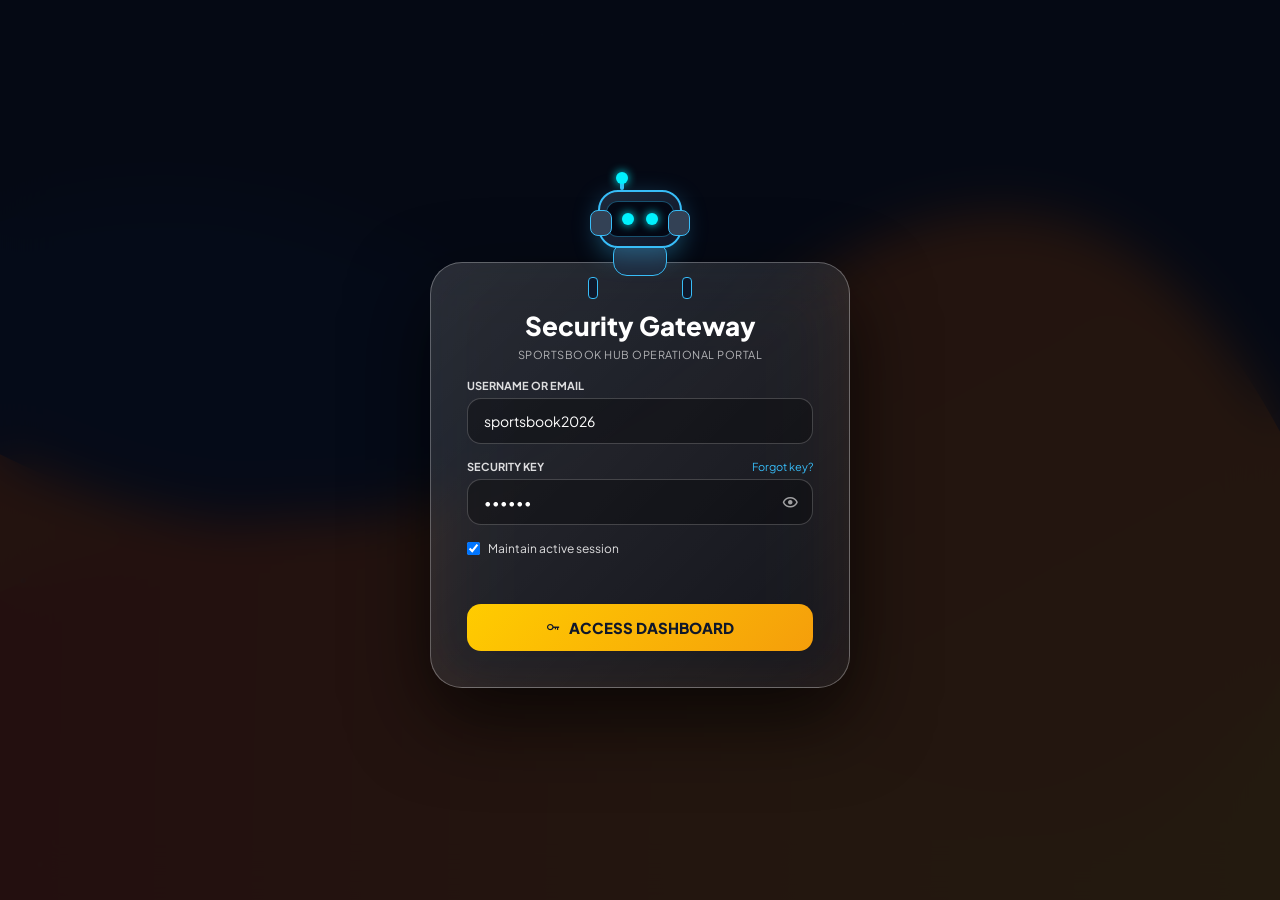
==== commit e3206ed4: "Update index.html" ====
--- a/index.html
+++ b/index.html
@@ -5,30 +5,54 @@
   <meta name="viewport" content="width=device-width, initial-scale=1.0">
   <title>Sportsbook Hub - Secured Dashboard</title>
   
+  <!-- INSTANT HEAD FAILSAFE SCRIPT (ELIMINATES REFRESH GLIMPSE IN 0MS) -->
   <script>
-    if (localStorage.getItem('sbhub_auth') === 'true' || sessionStorage.getItem('sbhub_auth') === 'true') {
-      document.documentElement.classList.add('is-authenticated');
-    }
+    (function() {
+      try {
+        var isAuth = localStorage.getItem('sbhub_auth') === 'true' || sessionStorage.getItem('sbhub_auth') === 'true';
+        if (isAuth) {
+          document.documentElement.classList.add('sbhub-authenticated');
+        }
+      } catch (e) {}
+    })();
   </script>
 
+  <!-- Dynamic Glass Opacity Initialization -->
+  <script>
+    (function() {
+      try {
+        var savedOpacity = localStorage.getItem('sbhub_glass_opacity') || '0.45';
+        document.documentElement.style.setProperty('--glass-opacity-val', savedOpacity);
+      } catch(e) {}
+    })();
+  </script>
+
+  <!-- Preconnect & Google Fonts -->
   <link rel="preconnect" href="https://fonts.googleapis.com">
   <link rel="preconnect" href="https://fonts.gstatic.com" crossorigin="anonymous">
   <link href="https://fonts.googleapis.com/css2?family=Plus+Jakarta+Sans:wght@400;500;600;700;800&family=JetBrains+Mono:wght@500;700;800&display=swap" rel="stylesheet">
+  
+  <!-- Boxicons CSS -->
   <link href="https://unpkg.com/boxicons@2.1.4/css/boxicons.min.css" rel="stylesheet">
-  <link rel="stylesheet" href="./styles.css?v=18.0.0">
-
+  
+  <!-- Stylesheet -->
+  <link rel="stylesheet" href="./styles.css?v=11.0.0">
+
+  <!-- External Libraries -->
   <script src="https://cdn.jsdelivr.net/npm/chart.js"></script>
   <script src="https://www.gstatic.com/firebasejs/9.22.0/firebase-app-compat.js"></script>
   <script src="https://www.gstatic.com/firebasejs/9.22.0/firebase-database-compat.js"></script>
-  <script src="./app.js?v=18.0.0" defer></script>
+  
+  <!-- App JS -->
+  <script src="./app.js?v=11.0.0" defer></script>
 </head>
 <body id="pageBody">
 
   <canvas id="bgCanvas"></canvas>
 
-  <!-- AUTHENTICATION OVERLAY -->
   <div id="authOverlay">
     <div class="login-container">
+
       <div class="sitting-robot-stage" id="sittingRobotStage">
         <div class="robot-body-wrapper" id="robotBodyWrapper">
           <div class="robot-antenna"></div>
@@ -45,435 +69,530 @@
           <div class="robot-hand right"></div>
         </div>
       </div>
+
       <div class="login-card" id="loginCard">
         <div class="login-title">Security Gateway</div>
         <div class="login-subtitle">SPORTSBOOK HUB OPERATIONAL PORTAL</div>
+        
         <form class="login-input-group" onsubmit="handleLogin(event)">
           <div class="field-wrapper">
             <label class="login-label" for="usernameInput">Username or email</label>
             <input type="text" id="usernameInput" class="login-input" value="sportsbook2026" required autocomplete="username">
           </div>
+
           <div class="field-wrapper">
             <div class="field-label-row">
               <label class="login-label" for="passwordInput">Security Key</label>
               <a href="#forgot" class="forgot-link">Forgot key?</a>
             </div>
             <div class="password-field-wrap">
-              <input type="password" id="passwordInput" class="login-input" placeholder="Enter password" required autocomplete="current-password">
-              <button type="button" class="password-toggle-btn" onclick="togglePasswordVisibility()"><i class="bx bx-show" id="togglePassIcon"></i></button>
-            </div>
-          </div>
+              <input type="password" id="passwordInput" class="login-input" value="sb2026" placeholder="Enter password" required autocomplete="current-password">
+              <button type="button" class="password-toggle-btn" onclick="togglePasswordVisibility()" aria-label="Toggle Password Visibility">
+                <i class="bx bx-show" id="togglePassIcon"></i>
+              </button>
+            </div>
+          </div>
+
           <div class="remember-row">
             <input type="checkbox" id="rememberMe" checked>
             <label for="rememberMe">Maintain active session</label>
           </div>
+
           <div class="login-error" id="loginErrorMsg"></div>
-          <button type="submit" class="login-btn"><i class="bx bx-key"></i> ACCESS DASHBOARD</button>
+
+          <button type="submit" class="login-btn">
+            <i class="bx bx-key"></i> ACCESS DASHBOARD
+          </button>
         </form>
       </div>
+
     </div>
   </div>
 
   <div id="dashboardApp">
 
     <div class="mobile-nav-header">
-      <button type="button" class="mobile-menu-toggle" onclick="toggleMobileSidebar()"><i class="bx bx-menu"></i></button>
+      <button type="button" class="mobile-menu-toggle" id="mobileMenuBtn" onclick="toggleMobileSidebar()" aria-label="Toggle Navigation Menu">
+        <i class="bx bx-menu"></i>
+      </button>
       <div class="mobile-brand-title">SPORTSBOOK HUB</div>
-      <button type="button" class="mobile-lock-btn" onclick="handleLogout()"><i class="bx bx-log-out"></i></button>
+      <button type="button" class="mobile-lock-btn" onclick="handleLogout()" title="Lock Session">
+        <i class="bx bx-log-out"></i>
+      </button>
     </div>
+
     <div class="sidebar-overlay" id="sidebarOverlay" onclick="toggleMobileSidebar(false)"></div>
 
-    <!-- LEFT SIDEBAR -->
     <aside class="sidebar" id="mainSidebar">
-      <div class="sidebar-inner">
-        <div class="sidebar-menu-scroll">
-          <div class="sidebar-header">
-            <span>SPORTSBOOK HUB</span>
-            <button type="button" class="mobile-sidebar-close" onclick="toggleMobileSidebar(false)"><i class="bx bx-x"></i></button>
-          </div>
-
-          <div class="search-box">
-            <i class="bx bx-search" style="font-size: 14px;"></i>
-            <input type="text" placeholder="Search categories & links...">
-          </div>
-
-          <div class="nav-group">
-            <div class="nav-main-btn" onclick="toggleMenu('sub-internal', this)">
-              <div class="nav-main-left"><div class="icon-badge icon-internal"><i class="bx bx-home-alt"></i></div><span>INTERNAL</span></div>
-              <i class="bx bx-chevron-down toggle-icon"></i>
-            </div>
-            <div class="sub-menu collapsed" id="sub-internal">
-              <a class="nav-sub-btn searchable-link" href="duties.html" target="_blank"><span>DAILY DUTY</span><i class="bx bx-right-arrow-alt"></i></a>
-              <a class="nav-sub-btn searchable-link" href="rota.html" target="_blank"><span>ROTA</span><i class="bx bx-right-arrow-alt"></i></a>
-              <a class="nav-sub-btn searchable-link" href="https://reliancedigi-my.sharepoint.com/:x:/p/ann/IQCWP022FAMHSY-z3-eV0c9XAWFWLrVAPb9xSCUut_VuZ9U?rtime=BxZTEFXS3kg" target="_blank"><span>DAILY BIG WINNERS</span><i class="bx bx-right-arrow-alt"></i></a>
-              <a class="nav-sub-btn searchable-link" href="handover.html" target="_blank"><span>HANDOVER</span><i class="bx bx-right-arrow-alt"></i></a>
-            </div>
-          </div>
-
-          <div class="nav-group">
-            <div class="nav-main-btn" onclick="toggleMenu('sub-dailytask', this)">
-              <div class="nav-main-left"><div class="icon-badge icon-tasks"><i class="bx bx-task"></i></div><span>DAILY TASKS</span></div>
-              <i class="bx bx-chevron-down toggle-icon"></i>
-            </div>
-            <div class="sub-menu collapsed" id="sub-dailytask">
-              <a class="nav-sub-btn searchable-link" href="boostschedule.html" target="_blank"><span>TOP PICKS</span><i class="bx bx-right-arrow-alt"></i></a>
-              <a class="nav-sub-btn searchable-link" href="https://docs.google.com/spreadsheets/d/1Pl8XVaYNEaupKx57HlXbWibsIeR7a28UfemRasxJ8RY/edit?gid=1450723096#gid=1450723096" target="_blank"><span>EDGE BOOST (MIG)</span><i class="bx bx-right-arrow-alt"></i></a>
-              <a class="nav-sub-btn searchable-link" href="https://docs.google.com/spreadsheets/d/18ZJNs7wJ37-4sAHX5CNMfqQQcmpfy1cIvP19tHI7rY4/edit?gid=784209986#gid=784209986" target="_blank"><span>IBET BOOST (MIG)</span><i class="bx bx-right-arrow-alt"></i></a>
-              <a class="nav-sub-btn searchable-link" href="https://docs.google.com/spreadsheets/d/1-sft6uXe-D4GlDng96bMfWcOC4492WA3lkuO8gaUqQ4/edit?gid=0#gid=0" target="_blank"><span>KT SPORTS CHECK</span><i class="bx bx-right-arrow-alt"></i></a>
-              <a class="nav-sub-btn searchable-link" href="https://polymarket.com/breaking" target="_blank"><span>PREDICTION OFFER CHECK</span><i class="bx bx-right-arrow-alt"></i></a>
-              <a class="nav-sub-btn searchable-link" href="edge_boosts.html" target="_blank"><span>EDGE BOOST SYS</span><i class="bx bx-right-arrow-alt"></i></a>
-              <a class="nav-sub-btn searchable-link" href="ibet_boosts.html" target="_blank"><span>IBET BOOST SYS</span><i class="bx bx-right-arrow-alt"></i></a>
-            </div>
-          </div>
-
-          <div class="nav-group">
-            <div class="nav-main-btn" onclick="toggleMenu('sub-dailymonitoring', this)">
-              <div class="nav-main-left"><div class="icon-badge icon-monitor"><i class="bx bx-line-chart"></i></div><span>DAILY MONITORING</span></div>
-              <i class="bx bx-chevron-down toggle-icon"></i>
-            </div>
-            <div class="sub-menu collapsed" id="sub-dailymonitoring">
-              <a class="nav-sub-btn searchable-link" href="https://docs.google.com/spreadsheets/d/1qruVq-HZCyM0uDgnYSqFhccXKnMkqJ8z/edit?gid=1305147410#gid=1305147410" target="_blank"><span>GREEN TRACKER</span><i class="bx bx-right-arrow-alt"></i></a>
-              <a class="nav-sub-btn searchable-link" href="https://docs.google.com/spreadsheets/d/1OcaMz_AOUeRsWIVplbnk2XAna62m3IKa/edit?gid=457800468#gid=457800468" target="_blank"><span>RED TRACKER</span><i class="bx bx-right-arrow-alt"></i></a>
-              <a class="nav-sub-btn searchable-link" href="https://docs.google.com/spreadsheets/d/1U-Dmc628kHQabzJGoBeEgRus5PiRhgSd/edit?pli=1&amp;gid=1983372695#gid=1983372695" target="_blank"><span>ORANGE TRACKER</span><i class="bx bx-right-arrow-alt"></i></a>
-              <a class="nav-sub-btn searchable-link" href="#7a"><span>7A TRACKER</span><i class="bx bx-right-arrow-alt"></i></a>
-              <a class="nav-sub-btn searchable-link" href="https://docs.google.com/spreadsheets/d/11STKO4Xsj0a8iTuUXSCXC-XEE4-7qmF9/edit?pli=1&amp;gid=1701374259#gid=1701374259" target="_blank"><span>GREEN CRM</span><i class="bx bx-right-arrow-alt"></i></a>
-              <a class="nav-sub-btn searchable-link" href="https://docs.google.com/spreadsheets/d/1gPks2FdHyOOTiILvn553miz32WeEtOpx/edit?gid=1701374259#gid=1701374259" target="_blank"><span>RED CRM</span><i class="bx bx-right-arrow-alt"></i></a>
-            </div>
-          </div>
-
-          <div class="nav-group">
-            <div class="nav-main-btn" onclick="toggleMenu('sub-backoffice', this)">
-              <div class="nav-main-left"><div class="icon-badge icon-back"><i class="bx bx-briefcase-alt-2"></i></div><span>BACK OFFICE</span></div>
-              <i class="bx bx-chevron-down toggle-icon"></i>
-            </div>
-            <div class="sub-menu collapsed" id="sub-backoffice">
-              <a class="nav-sub-btn searchable-link" href="https://betbook.center/qbet/bets" target="_blank"><span>QBET/55/30</span><i class="bx bx-right-arrow-alt"></i></a>
-              <a class="nav-sub-btn searchable-link" href="https://mga-betbook.center/ibet/bets" target="_blank"><span>IBET</span><i class="bx bx-right-arrow-alt"></i></a>
-              <a class="nav-sub-btn searchable-link" href="https://eu-b7k.center/pubs8/bets" target="_blank"><span>PUBS</span><i class="bx bx-right-arrow-alt"></i></a>
-            </div>
-          </div>
-
-          <div class="nav-group">
-            <div class="nav-main-btn" onclick="toggleMenu('sub-multimonitor', this)">
-              <div class="nav-main-left"><div class="icon-badge icon-multi"><i class="bx bx-desktop"></i></div><span>MULTI-MONITOR</span></div>
-              <i class="bx bx-chevron-down toggle-icon"></i>
-            </div>
-            <div class="sub-menu collapsed" id="sub-multimonitor">
-              <a class="nav-sub-btn searchable-link" href="https://betbook.center/monitor?providerIds=prediction_markets" target="_blank"><span>EDGE PREDICTION TICKER</span><i class="bx bx-right-arrow-alt"></i></a>
-              <a class="nav-sub-btn searchable-link" href="https://eu-b7k.center/monitor?providerIds=prediction_markets" target="_blank"><span>PUBS PREDICTION TICKER</span><i class="bx bx-right-arrow-alt"></i></a>
-              <a class="nav-sub-btn searchable-link" href="https://betbook.center/monitor" target="_blank"><span>QBET/55/30 REJECTED</span><i class="bx bx-right-arrow-alt"></i></a>
-              <a class="nav-sub-btn searchable-link" href="https://eu-b7k.center/monitor" target="_blank"><span>PUBS REJECTED</span><i class="bx bx-right-arrow-alt"></i></a>
-            </div>
-          </div>
-
-          <div class="nav-group">
-            <div class="nav-main-btn" onclick="toggleMenu('sub-betradar', this)">
-              <div class="nav-main-left"><div class="icon-badge icon-radar"><i class="bx bx-radar"></i></div><span>BETRADAR</span></div>
-              <i class="bx bx-chevron-down toggle-icon"></i>
-            </div>
-            <div class="sub-menu collapsed" id="sub-betradar">
-              <a class="nav-sub-btn searchable-link" href="https://mtsc-its.betradar.com/" target="_blank"><span>MTS</span><i class="bx bx-right-arrow-alt"></i></a>
-              <a class="nav-sub-btn searchable-link" href="https://portal.betradar.com/" target="_blank"><span>CTRL PORTAL</span><i class="bx bx-right-arrow-alt"></i></a>
-            </div>
-          </div>
-
-          <div class="nav-group">
-            <div class="nav-main-btn" onclick="toggleMenu('sub-ownbrands', this)">
-              <div class="nav-main-left"><div class="icon-badge icon-brands"><i class="bx bx-layer"></i></div><span>OWN BRANDS</span></div>
-              <i class="bx bx-chevron-down toggle-icon"></i>
-            </div>
-            <div class="sub-menu collapsed" id="sub-ownbrands">
-              <a class="nav-sub-btn searchable-link" href="https://www.7abet.com/en-UN" target="_blank"><span>7A</span><i class="bx bx-right-arrow-alt"></i></a>
-              <a class="nav-sub-btn searchable-link" href="https://www.qbet.com/en-UN" target="_blank"><span>QBET</span><i class="bx bx-right-arrow-alt"></i></a>
-              <a class="nav-sub-btn searchable-link" href="https://www.55bet.com/en-UN" target="_blank"><span>55BET</span><i class="bx bx-right-arrow-alt"></i></a>
-              <a class="nav-sub-btn searchable-link" href="https://www.30bet.com/en-UN" target="_blank"><span>30BET</span><i class="bx bx-right-arrow-alt"></i></a>
-              <a class="nav-sub-btn searchable-link" href="https://www.gqbet.vip/en-UN/" target="_blank"><span>GQBET</span><i class="bx bx-right-arrow-alt"></i></a>
-              <a class="nav-sub-btn searchable-link" href="https://www.bvbet.com/en-UN" target="_blank"><span>BVBET</span><i class="bx bx-right-arrow-alt"></i></a>
-              <a class="nav-sub-btn searchable-link" href="https://www.ibet.com/en-UN/sportsbook/price-boost/football" target="_blank"><span>IBET</span><i class="bx bx-right-arrow-alt"></i></a>
-            </div>
-          </div>
-
-          <div class="nav-group">
-            <div class="nav-main-btn" onclick="toggleMenu('sub-priceref', this)">
-              <div class="nav-main-left"><div class="icon-badge icon-price"><i class="bx bx-data"></i></div><span>PRICE REFERENCES</span></div>
-              <i class="bx bx-chevron-down toggle-icon"></i>
-            </div>
-            <div class="sub-menu collapsed" id="sub-priceref">
-              <a class="nav-sub-btn searchable-link" href="https://www.flashscore.com/" target="_blank"><span>FLASHSCORE</span><i class="bx bx-right-arrow-alt"></i></a>
-              <a class="nav-sub-btn searchable-link" href="https://betsapi.com/" target="_blank"><span>BETSAPI</span><i class="bx bx-right-arrow-alt"></i></a>
-              <a class="nav-sub-btn searchable-link" href="https://www.oddsportal.com/football/" target="_blank"><span>ODDSPORTAL</span><i class="bx bx-right-arrow-alt"></i></a>
-              <a class="nav-sub-btn searchable-link" href="https://www.oddschecker.com/" target="_blank"><span>ODDSCHECKER</span><i class="bx bx-right-arrow-alt"></i></a>
-              <a class="nav-sub-btn searchable-link" href="https://www.betfair.com/exchange/plus/" target="_blank"><span>BETFAIR</span><i class="bx bx-right-arrow-alt"></i></a>
-              <a class="nav-sub-btn searchable-link" href="https://www.bet365.com/" target="_blank"><span>BET365</span><i class="bx bx-right-arrow-alt"></i></a>
-              <a class="nav-sub-btn searchable-link" href="https://www.pinnacle.com/" target="_blank"><span>PINNACLE</span><i class="bx bx-right-arrow-alt"></i></a>
-              <a class="nav-sub-btn searchable-link" href="https://gg.bet/" target="_blank"><span>GGBET</span><i class="bx bx-right-arrow-alt"></i></a>
-              <a class="nav-sub-btn searchable-link" href="https://www.unibet.com.au/" target="_blank"><span>UNIBET</span><i class="bx bx-right-arrow-alt"></i></a>
-              <a class="nav-sub-btn searchable-link" href="https://www.sofascore.com/" target="_blank"><span>SOFASCORE</span><i class="bx bx-right-arrow-alt"></i></a>
-              <a class="nav-sub-btn searchable-link" href="https://www.marathonbet.com/" target="_blank"><span>MARATHONBET</span><i class="bx bx-right-arrow-alt"></i></a>
-              <a class="nav-sub-btn searchable-link" href="https://fonbet.com/" target="_blank"><span>FONBET</span><i class="bx bx-right-arrow-alt"></i></a>
-            </div>
-          </div>
-
-          <div class="nav-group">
-            <div class="nav-main-btn" onclick="toggleMenu('sub-procedures', this)">
-              <div class="nav-main-left"><div class="icon-badge icon-proc"><i class="bx bx-file"></i></div><span>PROCEDURES</span></div>
-              <i class="bx bx-chevron-down toggle-icon"></i>
-            </div>
-            <div class="sub-menu collapsed" id="sub-procedures">
-              <a class="nav-sub-btn searchable-link" href="https://ibet.atlassian.net/wiki/spaces/Sportsbook/overview" target="_blank"><span>CONFLUENCE</span><i class="bx bx-right-arrow-alt"></i></a>
-              <a class="nav-sub-btn searchable-link" href="workspace.html" target="_blank"><span>WORKSPACE</span><i class="bx bx-right-arrow-alt"></i></a>
-            </div>
-          </div>
-
-          <div class="sidebar-quick-dock">
-            <div class="quick-dock-title"><i class="bx bx-rocket"></i> QUICK LAUNCH</div>
-            <a href="https://claude.ai" target="_blank" class="quick-launch-btn">
-              <div class="btn-left"><div class="icon-badge icon-claude"><i class="bx bx-bot"></i></div><span>Claude AI</span></div>
+      <div class="sidebar-menu-scroll">
+        <div class="sidebar-header">
+          <span>SPORTSBOOK HUB</span>
+          <button type="button" class="mobile-sidebar-close" onclick="toggleMobileSidebar(false)" aria-label="Close Sidebar">
+            <i class="bx bx-x"></i>
+          </button>
+        </div>
+
+        <div class="search-box">
+          <i class="bx bx-search" style="font-size: 14px;"></i>
+          <input type="text" id="sidebarSearchInput" placeholder="Search categories &amp; links..." oninput="handleSidebarSearch(this.value)">
+        </div>
+
+        <div class="nav-group">
+          <div class="nav-main-btn" onclick="toggleMenu('sub-internal', this)">
+            <div class="nav-main-left">
+              <div class="icon-badge icon-internal"><i class="bx bx-home-alt"></i></div>
+              <span>INTERNAL</span>
+            </div>
+            <i class="bx bx-chevron-down toggle-icon"></i>
+          </div>
+          <div class="sub-menu collapsed" id="sub-internal">
+            <a class="nav-sub-btn" href="duties.html" target="_blank" rel="noreferrer"><span>DAILY DUTY</span><i class="bx bx-right-arrow-alt"></i></a>
+            <a class="nav-sub-btn" href="rota.html" target="_blank" rel="noreferrer"><span>ROTA</span><i class="bx bx-right-arrow-alt"></i></a>
+            <a class="nav-sub-btn" href="https://reliancedigi-my.sharepoint.com/:x:/p/ann/IQCWP022FAMHSY-z3-eV0c9XAWFWLrVAPb9xSCUut_VuZ9U?rtime=BxZTEFXS3kg" target="_blank" rel="noreferrer"><span>DAILY BIG WINNERS</span><i class="bx bx-right-arrow-alt"></i></a>
+            <a class="nav-sub-btn" href="handover.html" target="_blank" rel="noreferrer"><span>HANDOVER</span><i class="bx bx-right-arrow-alt"></i></a>
+          </div>
+        </div>
+
+        <div class="nav-group">
+          <div class="nav-main-btn" onclick="toggleMenu('sub-dailytask', this)">
+            <div class="nav-main-left">
+              <div class="icon-badge icon-tasks"><i class="bx bx-task"></i></div>
+              <span>DAILY TASKS</span>
+            </div>
+            <i class="bx bx-chevron-down toggle-icon"></i>
+          </div>
+          <div class="sub-menu collapsed" id="sub-dailytask">
+            <a class="nav-sub-btn" href="boostschedule.html" target="_blank" rel="noreferrer"><span>TOP PICKS</span><i class="bx bx-right-arrow-alt"></i></a>
+            <a class="nav-sub-btn" href="https://docs.google.com/spreadsheets/d/1Pl8XVaYNEaupKx57HlXbWibsIeR7a28UfemRasxJ8RY/edit?gid=1450723096#gid=1450723096" target="_blank" rel="noreferrer"><span>EDGE BOOST (MIG)</span><i class="bx bx-right-arrow-alt"></i></a>
+            <a class="nav-sub-btn" href="https://docs.google.com/spreadsheets/d/18ZJNs7wJ37-4sAHX5CNMfqQQcmpfy1cIvP19tHI7rY4/edit?gid=784209986#gid=784209986" target="_blank" rel="noreferrer"><span>IBET BOOST (MIG)</span><i class="bx bx-right-arrow-alt"></i></a>
+            <a class="nav-sub-btn" href="https://docs.google.com/spreadsheets/d/1-sft6uXe-D4GlDng96bMfWcOC4492WA3lkuO8gaUqQ4/edit?gid=0#gid=0" target="_blank" rel="noreferrer"><span>KT SPORTS CHECK</span><i class="bx bx-right-arrow-alt"></i></a>
+            <a class="nav-sub-btn" href="https://polymarket.com/breaking" target="_blank" rel="noreferrer"><span>PREDICTION OFFER CHECK</span><i class="bx bx-right-arrow-alt"></i></a>
+            <a class="nav-sub-btn" href="edge_boosts.html" target="_blank" rel="noreferrer"><span>EDGE BOOST SYS</span><i class="bx bx-right-arrow-alt"></i></a>
+            <a class="nav-sub-btn" href="ibet_boosts.html" target="_blank" rel="noreferrer"><span>IBET BOOST SYS</span><i class="bx bx-right-arrow-alt"></i></a>
+          </div>
+        </div>
+
+        <div class="nav-group">
+          <div class="nav-main-btn" onclick="toggleMenu('sub-dailymonitoring', this)">
+            <div class="nav-main-left">
+              <div class="icon-badge icon-monitor"><i class="bx bx-line-chart"></i></div>
+              <span>DAILY MONITORING</span>
+            </div>
+            <i class="bx bx-chevron-down toggle-icon"></i>
+          </div>
+          <div class="sub-menu collapsed" id="sub-dailymonitoring">
+            <a class="nav-sub-btn" href="https://docs.google.com/spreadsheets/d/1qruVq-HZCyM0uDgnYSqFhccXKnMkqJ8z/edit?gid=1305147410#gid=1305147410" target="_blank" rel="noreferrer"><span style="font-size: 10px; white-space: normal; line-height: 1.2;">Edge - Client Changes Team Tracking</span><i class="bx bx-right-arrow-alt"></i></a>
+            <a class="nav-sub-btn" href="https://docs.google.com/spreadsheets/d/1OcaMz_AOUeRsWIVplbnk2XAna62m3IKa/edit?gid=457800468#gid=457800468" target="_blank" rel="noreferrer"><span style="font-size: 10px; white-space: normal; line-height: 1.2;">iBet - Client Changes Team Tracking</span><i class="bx bx-right-arrow-alt"></i></a>
+            <a class="nav-sub-btn" href="https://docs.google.com/spreadsheets/d/1U-Dmc628kHQabzJGoBeEgRus5PiRhgSd/edit?pli=1&amp;gid=1983372695#gid=1983372695" target="_blank" rel="noreferrer"><span style="font-size: 10px; white-space: normal; line-height: 1.2;">PuBs - Client Changes Team Tracking</span><i class="bx bx-right-arrow-alt"></i></a>
+            <a class="nav-sub-btn" href="#7a"><span style="font-size: 10px; white-space: normal; line-height: 1.2;">7a/KT- Client Changes Team Tracking</span><i class="bx bx-right-arrow-alt"></i></a>
+            <a class="nav-sub-btn" href="https://docs.google.com/spreadsheets/d/11STKO4Xsj0a8iTuUXSCXC-XEE4-7qmF9/edit?pli=1&amp;gid=1701374259#gid=1701374259" target="_blank" rel="noreferrer"><span>GREEN CRM</span><i class="bx bx-right-arrow-alt"></i></a>
+            <a class="nav-sub-btn" href="https://docs.google.com/spreadsheets/d/1gPks2FdHyOOTiILvn553miz32WeEtOpx/edit?gid=1701374259#gid=1701374259" target="_blank" rel="noreferrer"><span>RED CRM</span><i class="bx bx-right-arrow-alt"></i></a>
+          </div>
+        </div>
+
+        <div class="nav-group">
+          <div class="nav-main-btn" onclick="toggleMenu('sub-backoffice', this)">
+            <div class="nav-main-left">
+              <div class="icon-badge icon-back"><i class="bx bx-briefcase-alt-2"></i></div>
+              <span>BACK OFFICE</span>
+            </div>
+            <i class="bx bx-chevron-down toggle-icon"></i>
+          </div>
+          <div class="sub-menu collapsed" id="sub-backoffice">
+            <a class="nav-sub-btn" href="https://betbook.center/qbet/bets" target="_blank" rel="noreferrer"><span>QBET/55/30</span><i class="bx bx-right-arrow-alt"></i></a>
+            <a class="nav-sub-btn" href="https://mga-betbook.center/ibet/bets" target="_blank" rel="noreferrer"><span>IBET</span><i class="bx bx-right-arrow-alt"></i></a>
+            <a class="nav-sub-btn" href="https://eu-b7k.center/pubs8/bets" target="_blank" rel="noreferrer"><span>PUBS</span><i class="bx bx-right-arrow-alt"></i></a>
+          </div>
+        </div>
+
+        <div class="nav-group">
+          <div class="nav-main-btn" onclick="toggleMenu('sub-multimonitor', this)">
+            <div class="nav-main-left">
+              <div class="icon-badge icon-multi"><i class="bx bx-desktop"></i></div>
+              <span>MULTI-MONITOR</span>
+            </div>
+            <i class="bx bx-chevron-down toggle-icon"></i>
+          </div>
+          <div class="sub-menu collapsed" id="sub-multimonitor">
+            <a class="nav-sub-btn" href="https://betbook.center/monitor?providerIds=prediction_markets" target="_blank" rel="noreferrer"><span>EDGE PREDICTION TICKER</span><i class="bx bx-right-arrow-alt"></i></a>
+            <a class="nav-sub-btn" href="https://eu-b7k.center/monitor?providerIds=prediction_markets" target="_blank" rel="noreferrer"><span>PUBS PREDICTION TICKER</span><i class="bx bx-right-arrow-alt"></i></a>
+            <a class="nav-sub-btn" href="https://betbook.center/monitor" target="_blank" rel="noreferrer"><span>QBET/55/30 REJECTED</span><i class="bx bx-right-arrow-alt"></i></a>
+            <a class="nav-sub-btn" href="https://eu-b7k.center/monitor" target="_blank" rel="noreferrer"><span>PUBS REJECTED</span><i class="bx bx-right-arrow-alt"></i></a>
+          </div>
+        </div>
+
+        <div class="nav-group">
+          <div class="nav-main-btn" onclick="toggleMenu('sub-betradar', this)">
+            <div class="nav-main-left">
+              <div class="icon-badge icon-radar"><i class="bx bx-radar"></i></div>
+              <span>BETRADAR</span>
+            </div>
+            <i class="bx bx-chevron-down toggle-icon"></i>
+          </div>
+          <div class="sub-menu collapsed" id="sub-betradar">
+            <a class="nav-sub-btn" href="https://mtsc-its.betradar.com/" target="_blank" rel="noreferrer"><span>MTS</span><i class="bx bx-right-arrow-alt"></i></a>
+            <a class="nav-sub-btn" href="https://portal.betradar.com/" target="_blank" rel="noreferrer"><span>CTRL PORTAL</span><i class="bx bx-right-arrow-alt"></i></a>
+          </div>
+        </div>
+
+        <div class="nav-group">
+          <div class="nav-main-btn" onclick="toggleMenu('sub-ownbrands', this)">
+            <div class="nav-main-left">
+              <div class="icon-badge icon-brands"><i class="bx bx-layer"></i></div>
+              <span>OWN BRANDS</span>
+            </div>
+            <i class="bx bx-chevron-down toggle-icon"></i>
+          </div>
+          <div class="sub-menu collapsed" id="sub-ownbrands">
+            <a class="nav-sub-btn" href="https://www.7abet.com/en-UN" target="_blank" rel="noreferrer"><span>7A</span><i class="bx bx-right-arrow-alt"></i></a>
+            <a class="nav-sub-btn" href="https://www.qbet.com/en-UN" target="_blank" rel="noreferrer"><span>QBET</span><i class="bx bx-right-arrow-alt"></i></a>
+            <a class="nav-sub-btn" href="https://www.55bet.com/en-UN" target="_blank" rel="noreferrer"><span>55BET</span><i class="bx bx-right-arrow-alt"></i></a>
+            <a class="nav-sub-btn" href="https://www.30bet.com/en-UN" target="_blank" rel="noreferrer"><span>30BET</span><i class="bx bx-right-arrow-alt"></i></a>
+            <a class="nav-sub-btn" href="https://www.gqbet.vip/en-UN/" target="_blank" rel="noreferrer"><span>GQBET</span><i class="bx bx-right-arrow-alt"></i></a>
+            <a class="nav-sub-btn" href="https://www.bvbet.com/en-UN" target="_blank" rel="noreferrer"><span>BVBET</span><i class="bx bx-right-arrow-alt"></i></a>
+            <a class="nav-sub-btn" href="https://www.ibet.com/en-UN/sportsbook/price-boost/football" target="_blank" rel="noreferrer"><span>IBET</span><i class="bx bx-right-arrow-alt"></i></a>
+          </div>
+        </div>
+
+        <div class="nav-group">
+          <div class="nav-main-btn" onclick="toggleMenu('sub-priceref', this)">
+            <div class="nav-main-left">
+              <div class="icon-badge icon-price"><i class="bx bx-data"></i></div>
+              <span>PRICE REFERENCES</span>
+            </div>
+            <i class="bx bx-chevron-down toggle-icon"></i>
+          </div>
+          <div class="sub-menu collapsed" id="sub-priceref">
+            <a class="nav-sub-btn" href="https://www.flashscore.com/" target="_blank" rel="noreferrer"><span>FLASHSCORE</span><i class="bx bx-right-arrow-alt"></i></a>
+            <a class="nav-sub-btn" href="https://betsapi.com/" target="_blank" rel="noreferrer"><span>BETSAPI</span><i class="bx bx-right-arrow-alt"></i></a>
+            <a class="nav-sub-btn" href="https://www.oddsportal.com/football/" target="_blank" rel="noreferrer"><span>ODDSPORTAL</span><i class="bx bx-right-arrow-alt"></i></a>
+            <a class="nav-sub-btn" href="https://www.oddschecker.com/" target="_blank" rel="noreferrer"><span>ODDSCHECKER</span><i class="bx bx-right-arrow-alt"></i></a>
+            <a class="nav-sub-btn" href="https://www.betfair.com/exchange/plus/" target="_blank" rel="noreferrer"><span>BETFAIR</span><i class="bx bx-right-arrow-alt"></i></a>
+            <a class="nav-sub-btn" href="https://www.bet365.com/" target="_blank" rel="noreferrer"><span>BET365</span><i class="bx bx-right-arrow-alt"></i></a>
+            <a class="nav-sub-btn" href="https://www.pinnacle.com/" target="_blank" rel="noreferrer"><span>PINNACLE</span><i class="bx bx-right-arrow-alt"></i></a>
+            <a class="nav-sub-btn" href="https://gg.bet/" target="_blank" rel="noreferrer"><span>GGBET</span><i class="bx bx-right-arrow-alt"></i></a>
+            <a class="nav-sub-btn" href="https://www.unibet.com.au/" target="_blank" rel="noreferrer"><span>UNIBET</span><i class="bx bx-right-arrow-alt"></i></a>
+            <a class="nav-sub-btn" href="https://www.sofascore.com/" target="_blank" rel="noreferrer"><span>SOFASCORE</span><i class="bx bx-right-arrow-alt"></i></a>
+            <a class="nav-sub-btn" href="https://www.marathonbet.com/" target="_blank" rel="noreferrer"><span>MARATHONBET</span><i class="bx bx-right-arrow-alt"></i></a>
+            <a class="nav-sub-btn" href="https://fonbet.com/" target="_blank" rel="noreferrer"><span>FONBET</span><i class="bx bx-right-arrow-alt"></i></a>
+          </div>
+        </div>
+
+        <div class="nav-group">
+          <div class="nav-main-btn" onclick="toggleMenu('sub-procedures', this)">
+            <div class="nav-main-left">
+              <div class="icon-badge icon-proc"><i class="bx bx-file"></i></div>
+              <span>PROCEDURES</span>
+            </div>
+            <i class="bx bx-chevron-down toggle-icon"></i>
+          </div>
+          <div class="sub-menu collapsed" id="sub-procedures">
+            <a class="nav-sub-btn" href="https://ibet.atlassian.net/wiki/spaces/Sportsbook/overview" target="_blank" rel="noreferrer"><span>CONFLUENCE</span><i class="bx bx-right-arrow-alt"></i></a>
+            <a class="nav-sub-btn" href="workspace.html" target="_blank" rel="noreferrer"><span>WORKSPACE</span><i class="bx bx-right-arrow-alt"></i></a>
+          </div>
+        </div>
+
+        <div class="sidebar-quick-dock">
+          <div class="quick-dock-title"><i class="bx bx-rocket"></i> QUICK LAUNCH</div>
+          <div class="quick-dock-buttons">
+            <a href="https://claude.ai" target="_blank" rel="noreferrer" class="quick-launch-btn">
+              <div class="btn-left">
+                <div class="icon-badge icon-claude"><i class="bx bx-bot"></i></div>
+                <span>Claude AI</span>
+              </div>
               <i class="bx bx-export" style="font-size: 13px; opacity: 0.7;"></i>
             </a>
-            <a href="Edge_Gaming_Client_Risk_Segmentation_Tool_July_2026_Dashboard.html" target="_blank" class="quick-launch-btn">
-              <div class="btn-left"><div class="icon-badge icon-risk"><i class="bx bx-shield-quarter"></i></div><span>Risk Seg. Tool</span></div>
+            <a href="https://chatgpt.com" target="_blank" rel="noreferrer" class="quick-launch-btn">
+              <div class="btn-left">
+                <div class="icon-badge icon-chatgpt"><i class="bx bx-message-square-dots"></i></div>
+                <span>ChatGPT</span>
+              </div>
               <i class="bx bx-export" style="font-size: 13px; opacity: 0.7;"></i>
             </a>
-          </div>
-        </div>
-
-        <div class="sidebar-admin-footer">
-          <div class="admin-top-pill">
-            <div class="avatar-circle">AD</div>
-            <span class="user-title">Admin</span>
-            <button class="logout-action-btn" type="button" onclick="handleLogout()"><i class="bx bx-log-out"></i> Lock</button>
-          </div>
+            <a href="https://gemini.google.com" target="_blank" rel="noreferrer" class="quick-launch-btn">
+              <div class="btn-left">
+                <div class="icon-badge icon-gemini"><i class="bx bx-sparkles"></i></div>
+                <span>Gemini</span>
+              </div>
+              <i class="bx bx-export" style="font-size: 13px; opacity: 0.7;"></i>
+            </a>
+          </div>
+        </div>
+
+      </div>
+
+      <div class="sidebar-admin-footer">
+        <div class="admin-top-pill">
+          <div class="avatar-circle">AD</div>
+          <span class="user-title">Admin</span>
+          <button class="logout-action-btn" type="button" onclick="handleLogout()" title="Lock Session">
+            <i class="bx bx-log-out"></i> Lock
+          </button>
         </div>
       </div>
     </aside>
 
-    <!-- MAIN WORKSPACE -->
     <main class="main-workspace">
-      
-      <!-- TOP ALERTS -->
-      <div class="alerts-container">
-        <div id="jiraAlertBanner" class="jira-static-alert-banner">
-          <div class="jira-alert-badge"><i class="bx bx-error-circle"></i> PENDING JIRA (&gt;24H)</div>
-          <div class="jira-ticket-pills-container" id="jiraPillsContainer"></div>
-          <a href="jira.html" target="_blank" class="jira-pill-key-link">View Tracker <i class="bx bx-right-arrow-alt"></i></a>
-        </div>
-
-        <div id="urgentHandoverBanner" class="urgent-handover-banner active">
-          <div class="handover-header-row">
-            <div class="handover-alert-badge" id="handoverAlertBadge"><i class="bx bx-alarm-exclamation"></i> URGENT HANDOVER</div>
-            <button type="button" class="handover-manage-btn" onclick="openHandoverModal()"><i class="bx bx-plus-circle"></i> Manage Notes</button>
-          </div>
-          <div class="handover-pills-container" id="handoverPillsContainer"></div>
-        </div>
+
+      <div class="glass-card top-banner-card">
+        
+        <div class="banner-top-row">
+          <div class="banner-top-left-group">
+            <div id="jiraAlertBanner" class="jira-static-alert-banner">
+              <div class="jira-alert-badge">
+                <i class="bx bx-error-circle"></i> PENDING JIRA (&gt;24H)
+              </div>
+              <div class="jira-ticket-pills-container" id="jiraPillsContainer"></div>
+              <a href="jira.html" target="_blank" rel="noreferrer" class="jira-open-btn">
+                View Tracker <i class="bx bx-right-arrow-alt"></i>
+              </a>
+            </div>
+
+            <div id="urgentHandoverBanner" class="urgent-handover-banner active">
+              <div class="handover-header-row">
+                <div class="handover-alert-badge" id="handoverAlertBadge">
+                  <i class="bx bx-alarm-exclamation"></i> URGENT HANDOVER
+                </div>
+                <button type="button" class="handover-manage-btn" onclick="openHandoverModal()">
+                  <i class="bx bx-plus-circle"></i> Manage Notes
+                </button>
+              </div>
+              <div class="handover-pills-container" id="handoverPillsContainer"></div>
+            </div>
+          </div>
+
+          <div class="weather-banner-widget">
+            <div class="weather-banner-header">
+              <span class="weather-banner-title">PHILIPPINES WEATHER</span>
+              <div class="weather-banner-actions">
+                <i class="bx bx-refresh" title="Refresh Weather" onclick="fetchManilaWeather()" style="cursor:pointer;"></i>
+                <i class="bx bx-x" style="cursor:pointer;" title="Hide"></i>
+              </div>
+            </div>
+            <div class="weather-banner-body">
+              <div class="weather-banner-main">
+                <i class="bx bx-cloud" id="weatherIcon" style="font-size: 24px; color: #f59e0b;"></i>
+                <div>
+                  <div class="weather-banner-temp" id="weatherTemp">--°C</div>
+                  <div class="weather-banner-cond" id="weatherCond">LOADING...</div>
+                </div>
+              </div>
+              <div class="weather-banner-details">
+                <div class="weather-location-tag"><i class="bx bx-map-pin" style="color: #ef4444;"></i> Metro Manila, PH</div>
+                <div id="weatherHumidity">Humidity: --%</div>
+                <div id="weatherWind">Wind: -- km/h</div>
+              </div>
+            </div>
+          </div>
+        </div>
+
+        <div class="banner-bottom-row">
+          <div class="world-clocks">
+            <div class="clock-badge">
+              <span class="clock-label">GMT+8</span>
+              <span class="clock-time" id="clock-gmt8">00:00:00</span>
+            </div>
+            <div class="clock-badge">
+              <span class="clock-label">CET</span>
+              <span class="clock-time" id="clock-cet">00:00:00</span>
+            </div>
+            <div class="clock-badge">
+              <span class="clock-label">GMT+2</span>
+              <span class="clock-time" id="clock-gmt2">00:00:00</span>
+            </div>
+          </div>
+
+          <div class="banner-controls-group">
+            <a href="jira.html" target="_blank" rel="noreferrer" class="dropdown-btn" style="text-decoration: none; display: inline-flex; align-items: center; gap: 6px;">
+              <i class="bx bx-task"></i> Jira Tracker
+            </a>
+
+            <div class="dropdown-container">
+              <button class="dropdown-btn" type="button" onclick="toggleDropdown('widgetMenu')">
+                <i class="bx bx-slider-alt"></i> Widgets <i class="bx bx-chevron-down"></i>
+              </button>
+              <div class="dropdown-menu" id="widgetMenu">
+                <label class="menu-option">
+                  <span>Top Picks / Boosts</span>
+                  <input type="checkbox" class="widget-checkbox" checked onchange="toggleWidget('widget-top-picks', this.checked)">
+                </label>
+                <label class="menu-option">
+                  <span>Brand Directory</span>
+                  <input type="checkbox" class="widget-checkbox" checked onchange="toggleWidget('widget-brand-dock', this.checked)">
+                </label>
+                <label class="menu-option">
+                  <span>Daily Task Dock</span>
+                  <input type="checkbox" class="widget-checkbox" checked onchange="toggleWidget('widget-task-dock', this.checked)">
+                </label>
+                <label class="menu-option">
+                  <span>Time-Slot Duties</span>
+                  <input type="checkbox" class="widget-checkbox" checked onchange="toggleWidget('widget-duties-dock', this.checked)">
+                </label>
+                <label class="menu-option">
+                  <span>Top Games Ticker</span>
+                  <input type="checkbox" class="widget-checkbox" checked onchange="toggleWidget('widget-games-dock', this.checked)">
+                </label>
+              </div>
+            </div>
+
+            <div class="dropdown-container">
+              <button class="dropdown-btn" type="button" onclick="toggleDropdown('themeMenu')">
+              <i class="bx bx-palette"></i> Theme <i class="bx bx-chevron-down"></i>
+              </button>
+              <div class="dropdown-menu" id="themeMenu">
+                <div class="dropdown-section-title">GLASS OPACITY CONTROL</div>
+                <div style="padding: 6px 8px; display: flex; flex-direction: column; gap: 4px;">
+                  <div style="display: flex; justify-content: space-between; font-size: 10px; font-weight: 700; color: #ffffff;">
+                    <span>Glass Opacity</span>
+                    <span id="opacityValLabel">45%</span>
+                  </div>
+                  <input type="range" id="glassOpacitySlider" min="0.1" max="0.9" step="0.05" value="0.45" oninput="updateGlassOpacity(this.value)" style="width: 100%; cursor: pointer;">
+                </div>
+
+                <div class="dropdown-section-title">PLAIN COLORS</div>
+                <button class="menu-option" type="button" onclick="setGradient('plain-slate')"><span>Dark Slate</span><span class="color-dot" style="background: #0f172a;"></span></button>
+                <button class="menu-option" type="button" onclick="setGradient('plain-navy')"><span>Deep Navy</span><span class="color-dot" style="background: #0b1329;"></span></button>
+                <button class="menu-option" type="button" onclick="setGradient('plain-onyx')"><span>Onyx Black</span><span class="color-dot" style="background: #121212;"></span></button>
+                <button class="menu-option" type="button" onclick="setGradient('plain-daylight')"><span>Pure Daylight</span><span class="color-dot" style="background: #f8fafc;"></span></button>
+                <button class="menu-option" type="button" onclick="setGradient('plain-sky-light')"><span>Sky Daylight</span><span class="color-dot" style="background: #e0f2fe;"></span></button>
+                <button class="menu-option" type="button" onclick="setGradient('plain-warm-light')"><span>Warm Sand Daylight</span><span class="color-dot" style="background: #f5f5f4;"></span></button>
+          
+                <div class="dropdown-section-title">ABSTRACT FLUID WALLPAPERS</div>
+                <button class="menu-option" type="button" onclick="setGradient('blue-orange-wave')"><span>Blue &amp; Orange Wave</span><span class="color-dot" style="background: #ff5500;"></span></button>
+                <button class="menu-option" type="button" onclick="setGradient('blue-orange-glow')"><span>Deep Glow Fluid</span><span class="color-dot" style="background: #ff6600;"></span></button>
+                <button class="menu-option" type="button" onclick="setGradient('blue-orange-halftone')"><span>Navy Halftone Wave</span><span class="color-dot" style="background: #ff4500;"></span></button>
+                <button class="menu-option" type="button" onclick="setGradient('blue-orange-angles')"><span>Sharp Angular Wave</span><span class="color-dot" style="background: #ff8c00;"></span></button>
+                <button class="menu-option" type="button" onclick="setGradient('blue-orange-fluid-mesh')"><span>Fluid Vector Mesh</span><span class="color-dot" style="background: #ff7700;"></span></button>
+                <button class="menu-option" type="button" onclick="setGradient('blue-orange-sunset')"><span>Sunset Glow Waves</span><span class="color-dot" style="background: #ffaa00;"></span></button>
+              </div>
+            </div>
+
+            <div class="metric-pill">
+              <i class="bx bx-user-check"></i>
+              <div>
+                <div style="font-size: 9px; opacity: 0.7;">ACTIVE TRADER</div>
+                <div style="font-size: 12px;" id="activeTraderCount">0 Working</div>
+              </div>
+            </div>
+          </div>
+        </div>
+
       </div>
 
-      <!-- 4-COLUMN DASHBOARD GRID -->
-      <div class="dashboard-columns">
-
-        <!-- COLUMN 1: Brand Directory & Daily Tasks -->
-        <div class="dash-col">
+      <div class="glass-card compact-picks-widget" id="widget-top-picks">
+        <div class="card-header">
+          <span style="color: #ff4d4d; display: flex; align-items: center; gap: 8px;">
+            <i class="bx bxs-flame" style="font-size: 18px;"></i> TOP PICKS / HOT BOOSTS
+          </span>
+          <div class="actions">
+            <i class="bx bx-x" style="cursor:pointer;" onclick="hideWidgetDirect('widget-top-picks')"></i>
+          </div>
+        </div>
+
+        <div class="top-picks-filter-bar">
+          <button class="boost-filter-btn active" id="btn-boost-eng.1" onclick="filterTopPicks('eng.1', this)">EPL</button>
+          <button class="boost-filter-btn" id="btn-boost-esp.1" onclick="filterTopPicks('esp.1', this)">LA LIGA</button>
+          <button class="boost-filter-btn" id="btn-boost-ger.1" onclick="filterTopPicks('ger.1', this)">BUNDESLIGA</button>
+          <button class="boost-filter-btn" id="btn-boost-ita.1" onclick="filterTopPicks('ita.1', this)">SERIE A</button>
+          <button class="boost-filter-btn" id="btn-boost-fra.1" onclick="filterTopPicks('fra.1', this)">LIGUE 1</button>
+          <button class="boost-filter-btn" id="btn-boost-uefa.champions" onclick="filterTopPicks('uefa.champions', this)">UEFA</button>
+        </div>
+
+        <div class="top-picks-carousel-wrapper">
+          <button type="button" class="carousel-nav-btn prev-btn" id="topPicksPrevBtn" onclick="navigateTopPicks(-1)" title="Previous Page">
+            <i class="bx bx-chevron-left"></i>
+          </button>
+          
+          <div id="topPicksContainer" class="top-picks-single-row">
+            <div style="text-align:center; padding:15px; width:100%;">
+              <i class="bx bx-loader-alt bx-spin" style="font-size:20px; color:#38bdf8;"></i>
+            </div>
+          </div>
+
+          <button type="button" class="carousel-nav-btn next-btn" id="topPicksNextBtn" onclick="navigateTopPicks(1)" title="Next Page">
+            <i class="bx bx-chevron-right"></i>
+          </button>
+        </div>
+      </div>
+
+      <div class="dashboard-grid">
+
+        <div style="display: flex; flex-direction: column; gap: 20px;">
+          
           <div class="glass-card" id="widget-brand-dock">
             <div class="card-header">
-              <span style="color: #fcd34d;"><i class="bx bx-pin"></i> BRAND DIRECTORY</span>
+              <span style="color: #f59e0b;"><i class="bx bx-pin"></i> BRAND DIRECTORY DOCK</span>
               <div class="actions"><i class="bx bx-x" style="cursor:pointer;" onclick="hideWidgetDirect('widget-brand-dock')"></i></div>
             </div>
+            
             <div class="tab-pills">
               <div class="tab-pill active" id="tab-ibet" onclick="switchBrandTab('ibet')">IBET</div>
               <div class="tab-pill" id="tab-edge" onclick="switchBrandTab('edge')">EDGE</div>
               <div class="tab-pill" id="tab-pubs" onclick="switchBrandTab('pubs')">PUBS</div>
             </div>
-            <div id="brandLinksContainer" class="scrollable-content"></div>
-          </div>
-
-          <div class="glass-card full-height" id="widget-task-dock">
+
+            <div id="brandLinksContainer" style="display: flex; flex-direction: column; gap: 10px;"></div>
+          </div>
+
+          <div class="glass-card" id="widget-task-dock">
             <div class="card-header">
-              <span style="color: #fca5a5;"><i class="bx bx-list-ul"></i> DAILY TASKS</span>
+              <span style="color: #ef4444;"><i class="bx bx-list-ul"></i> DAILY TASK DOCK</span>
               <div class="actions"><i class="bx bx-x" style="cursor:pointer;" onclick="hideWidgetDirect('widget-task-dock')"></i></div>
             </div>
-            <div class="scrollable-content">
-              <a class="action-row" href="boostschedule.html" target="_blank"><span>TOP PICKS (SCHEDULE)</span><i class="bx bx-right-arrow-alt"></i></a>
-              <a class="action-row" href="https://docs.google.com/spreadsheets/d/1Pl8XVaYNEaupKx57HlXbWibsIeR7a28UfemRasxJ8RY/edit?gid=1450723096#gid=1450723096" target="_blank"><span>EDGE BOOST (MIG)</span><i class="bx bx-right-arrow-alt"></i></a>
-              <a class="action-row" href="https://docs.google.com/spreadsheets/d/18ZJNs7wJ37-4sAHX5CNMfqQQcmpfy1cIvP19tHI7rY4/edit?gid=784209986#gid=784209986" target="_blank"><span>IBET BOOST (MIG)</span><i class="bx bx-right-arrow-alt"></i></a>
-              <a class="action-row" href="https://docs.google.com/spreadsheets/d/1-sft6uXe-D4GlDng96bMfWcOC4492WA3lkuO8gaUqQ4/edit?gid=0#gid=0" target="_blank"><span>KT SPORTS CHECK</span><i class="bx bx-right-arrow-alt"></i></a>
-              <a class="action-row" href="https://polymarket.com/breaking" target="_blank"><span>PREDICTION OFFERS</span><i class="bx bx-right-arrow-alt"></i></a>
-            </div>
-          </div>
-        </div>
-
-        <!-- COLUMN 2: Top Picks -->
-        <div class="dash-col wide">
-          <div class="glass-card full-height" id="widget-top-picks">
-            <div class="card-header">
-              <span style="color: #ff4d4d; display: flex; align-items: center; gap: 8px;"><i class="bx bxs-flame" style="font-size: 18px;"></i> TOP PICKS</span>
-              <div class="actions"><i class="bx bx-x" style="cursor:pointer;" onclick="hideWidgetDirect('widget-top-picks')"></i></div>
-            </div>
-            <div class="top-picks-filter-bar">
-              <button class="boost-filter-btn active" id="btn-boost-eng.1" onclick="filterTopPicks('eng.1', this)">EPL</button>
-              <button class="boost-filter-btn" id="btn-boost-esp.1" onclick="filterTopPicks('esp.1', this)">LA LIGA</button>
-              <button class="boost-filter-btn" id="btn-boost-ita.1" onclick="filterTopPicks('ita.1', this)">SERIE A</button>
-              <button class="boost-filter-btn" id="btn-boost-fra.1" onclick="filterTopPicks('fra.1', this)">LIGUE 1</button>
-              <button class="boost-filter-btn" id="btn-boost-ger.1" onclick="filterTopPicks('ger.1', this)">BUND</button>
-              <button class="boost-filter-btn" id="btn-boost-uefa.champions" onclick="filterTopPicks('uefa.champions', this)">UEFA</button>
-            </div>
-            <div id="topPicksContainer" class="scrollable-content compact">
-              <div style="text-align:center; padding:15px; width:100%;"><i class="bx bx-loader-alt bx-spin" style="font-size:20px; color:#38bdf8;"></i></div>
-            </div>
-          </div>
-        </div>
-
-        <!-- COLUMN 3: Duties & Games -->
-        <div class="dash-col">
-          <div class="glass-card" id="widget-duties-dock">
-            <div class="card-header">
-              <span style="color: #f97316;"><i class="bx bx-time"></i> TIME-SLOT DUTIES</span>
-              <div class="actions">
-                <select id="traderFilterDropdown" onchange="filterDuties()" class="trader-dropdown">
-                  <option value="ALL">All Traders</option>
-                  <option value="ANN">Ann</option>
-                  <option value="DAVE">Dave</option>
-                  <option value="KEN">Ken</option>
-                  <option value="KRIZTEL">Kriztel</option>
-                </select>
-                <i class="bx bx-x" style="cursor:pointer;" onclick="hideWidgetDirect('widget-duties-dock')"></i>
-              </div>
-            </div>
-            <div id="liveDutyContent" class="scrollable-content" style="max-height: 250px;">
-              <div style="text-align:center; padding:15px;"><i class="bx bx-loader-alt bx-spin" style="font-size:20px; color:#38bdf8;"></i></div>
-            </div>
-          </div>
-
-          <div class="glass-card full-height" id="widget-games-dock">
-            <div class="card-header">
-              <span style="color: #38bdf8;"><i class="bx bx-play-circle"></i> TOP GAMES</span>
-              <div class="actions"><span>FLASHSCORE GMT+8</span><i class="bx bx-x" style="cursor:pointer;" onclick="hideWidgetDirect('widget-games-dock')"></i></div>
-            </div>
-            <div class="matchday-nav">
-              <i class="bx bx-chevron-left" onclick="navigateMatchDay(-1)"></i>
-              <span id="matchDayDisplay">TODAY (GMT+8)</span>
-              <i class="bx bx-chevron-right" onclick="navigateMatchDay(1)"></i>
-            </div>
-            <div id="gamesContainer" class="scrollable-content">
-              <div style="text-align:center; padding:15px;"><i class="bx bx-loader-alt bx-spin" style="font-size:20px; color:#38bdf8;"></i></div>
-            </div>
-          </div>
-        </div>
-
-        <!-- COLUMN 4: RIGHT UTILITY SIDEBAR -->
-        <div class="dash-col util-col">
-          
-          <!-- UTILITY HUB CARD -->
-          <div class="glass-card util-hub-card">
-            <!-- Row 1: Create, Search, Notifications, Profile -->
-            <div class="util-top-row">
-              <button class="utility-btn create-btn" onclick="openCreateTaskModal()"><i class="bx bx-plus"></i> Create</button>
-              
-              <div class="utility-search-container">
-                <i class="bx bx-search search-icon"></i>
-                <input type="text" id="globalSearchInput" class="utility-search-input" placeholder="Search..." oninput="handleGlobalSearch(this.value)">
-                <div class="search-results-dropdown" id="searchResultsDropdown"></div>
-              </div>
-              
-              <div class="dropdown-container">
-                <button class="utility-btn icon-only" onclick="toggleDropdown('notificationMenu')">
-                  <i class="bx bx-bell"></i>
-                  <span class="notification-badge" id="notificationBadge" style="display:none;">0</span>
-                </button>
-                <div class="dropdown-menu right-aligned" id="notificationMenu" style="width: 260px;">
-                  <div class="dropdown-section-title">KICKING OFF SOON (< 2 HOURS)</div>
-                  <div id="notificationList" style="display:flex; flex-direction:column; gap:4px; max-height:250px; overflow-y:auto;">
-                    <div style="padding:10px; font-size:10px; opacity:0.6; text-align:center;">No upcoming matches.</div>
-                  </div>
-                </div>
-              </div>
-              
-              <div class="dropdown-container">
-                <button class="utility-btn profile-btn" onclick="toggleDropdown('profileMenu')">
-                  <img src="https://ui-avatars.com/api/?name=AD&background=38bdf8&color=fff" alt="Profile" class="profile-avatar">
-                </button>
-                <div class="dropdown-menu right-aligned" id="profileMenu" style="width: 240px;">
-                  <div style="padding: 10px; display:flex; align-items:center; gap:10px; border-bottom:1px solid rgba(255,255,255,0.1); margin-bottom:6px;">
-                    <img src="https://ui-avatars.com/api/?name=AD&background=38bdf8&color=fff" alt="Profile" style="width:36px; height:36px; border-radius:50%;">
-                    <div>
-                      <div style="font-size:12px; font-weight:800; color:#fff;">Admin User</div>
-                      <div style="font-size:10px; color:rgba(255,255,255,0.6);">sportsbook2026</div>
-                    </div>
-                  </div>
-                  
-                  <div class="dropdown-section-title">TIMEZONE SETTINGS</div>
-                  <div style="padding: 4px 8px;">
-                    <select id="userTimezoneSelect" class="settings-select" onchange="updatePrimaryTimezone(this.value)">
-                      <option value="Asia/Singapore">Asia/Manila (GMT+8)</option>
-                      <option value="Europe/Berlin">Europe/Berlin (CET)</option>
-                      <option value="Europe/London">Europe/London (GMT)</option>
-                      <option value="Europe/Athens">Europe/Athens (GMT+2)</option>
-                      <option value="America/New_York">America/New_York (EST)</option>
-                    </select>
-                  </div>
-                  
-                  <div class="dropdown-section-title" style="margin-top:8px;">WIDGETS</div>
-                  <label class="menu-option"><span>Top Picks</span><input type="checkbox" class="widget-checkbox" checked onchange="toggleWidget('widget-top-picks', this.checked)"></label>
-                  <label class="menu-option"><span>Brands</span><input type="checkbox" class="widget-checkbox" checked onchange="toggleWidget('widget-brand-dock', this.checked)"></label>
-                  <label class="menu-option"><span>Daily Tasks</span><input type="checkbox" class="widget-checkbox" checked onchange="toggleWidget('widget-task-dock', this.checked)"></label>
-                  <label class="menu-option"><span>Duties</span><input type="checkbox" class="widget-checkbox" checked onchange="toggleWidget('widget-duties-dock', this.checked)"></label>
-                  <label class="menu-option"><span>Games</span><input type="checkbox" class="widget-checkbox" checked onchange="toggleWidget('widget-games-dock', this.checked)"></label>
-
-                  <div class="dropdown-section-title" style="margin-top:8px;">THEMES</div>
-                  <button class="menu-option" type="button" onclick="setGradient('plain-slate')"><span>Dark Slate</span><span class="color-dot" style="background: #0f172a;"></span></button>
-                  <button class="menu-option" type="button" onclick="setGradient('3d-chrome-swirl')"><span>Glossy Obsidian</span><span class="color-dot" style="background: radial-gradient(circle, #f97316, #0f172a);"></span></button>
-                  <button class="menu-option" type="button" onclick="setGradient('cyan-liquid-glass')"><span>Cyan Liquid</span><span class="color-dot" style="background: radial-gradient(circle, #06b6d4, #083344);"></span></button>
-                  <button class="menu-option" type="button" onclick="setGradient('deep-liquid-chrome')"><span>Chrome Blue</span><span class="color-dot" style="background: linear-gradient(135deg, #1e293b, #3b82f6);"></span></button>
-                </div>
-              </div>
-            </div>
-
-            <!-- Row 2: Clocks -->
-            <div class="world-clocks">
-              <div class="clock-badge"><span class="clock-label" id="lbl-clock-primary">GMT+8</span><span class="clock-time" id="clock-primary">00:00:00</span></div>
-              <div class="clock-badge"><span class="clock-label">CET</span><span class="clock-time" id="clock-cet">00:00:00</span></div>
-              <div class="clock-badge"><span class="clock-label">GMT+2</span><span class="clock-time" id="clock-gmt2">00:00:00</span></div>
-            </div>
-
-            <!-- Row 3: Weather -->
-            <div class="weather-mini">
-              <div style="display:flex; align-items:center; gap:8px;">
-                <i class="bx bx-cloud" id="weatherIcon" style="font-size: 20px; color: #f59e0b;"></i>
-                <span id="weatherTemp" style="font-weight: 800; font-size: 14px; color:#fff;">--°C</span>
-              </div>
-              <span id="weatherCond" style="font-size: 10px; font-weight:700; color:rgba(255,255,255,0.7); text-transform:uppercase;">LOADING...</span>
-            </div>
-
-            <!-- Row 4: Jira & Active Traders -->
-            <div class="util-bottom-row">
-              <a href="jira.html" target="_blank" class="command-btn"><i class="bx bx-task"></i> Jira</a>
-              <div class="command-btn" style="background: rgba(56, 189, 248, 0.15); border-color: rgba(56, 189, 248, 0.4); pointer-events: none; flex:1; justify-content:center;">
-                <i class="bx bx-user-check" style="color: #38bdf8;"></i> <span id="activeTraderCount" style="font-weight:800;">0 Working</span>
-              </div>
-            </div>
-          </div>
-
-          <!-- REMINDERS WIDGET (Fills remaining space) -->
-          <div class="glass-card full-height" id="widget-reminders">
-            <div class="card-header">
-              <span style="color: #6ee7b7;"><i class="bx bx-check-square"></i> MY TASKS & REMINDERS</span>
-            </div>
-            <div id="remindersContainer" class="scrollable-content"></div>
-          </div>
-          
+            <a class="action-row" href="boostschedule.html" target="_blank" rel="noreferrer"><span>TOP PICKS (SCHEDULE)</span><i class="bx bx-right-arrow-alt"></i></a>
+            <a class="action-row" href="https://docs.google.com/spreadsheets/d/1Pl8XVaYNEaupKx57HlXbWibsIeR7a28UfemRasxJ8RY/edit?gid=1450723096#gid=1450723096" target="_blank" rel="noreferrer"><span>EDGE BOOST (MIG)</span><i class="bx bx-right-arrow-alt"></i></a>
+            <a class="action-row" href="https://docs.google.com/spreadsheets/d/18ZJNs7wJ37-4sAHX5CNMfqQQcmpfy1cIvP19tHI7rY4/edit?gid=784209986#gid=784209986" target="_blank" rel="noreferrer"><span>IBET BOOST (MIG)</span><i class="bx bx-right-arrow-alt"></i></a>
+            <a class="action-row" href="https://docs.google.com/spreadsheets/d/1-sft6uXe-D4GlDng96bMfWcOC4492WA3lkuO8gaUqQ4/edit?gid=0#gid=0" target="_blank" rel="noreferrer"><span>KT SPORTS CHECK</span><i class="bx bx-right-arrow-alt"></i></a>
+            <a class="action-row" href="https://polymarket.com/breaking" target="_blank" rel="noreferrer"><span>PREDICTION OFFER CHECK</span><i class="bx bx-right-arrow-alt"></i></a>
+          </div>
+        </div>
+
+        <div class="glass-card" id="widget-duties-dock">
+          <div class="card-header">
+            <span style="color: #f97316;"><i class="bx bx-time"></i> LIVE TIME-SLOT DUTIES</span>
+            <div class="actions">
+              <select id="traderFilterSelect" class="trader-filter-dropdown" onchange="filterTraderDuty(this.value)">
+                <option value="ALL" selected>ALL TRADERS</option>
+                <option value="ANN">ANN</option>
+                <option value="DAVE">DAVE</option>
+                <option value="KEN">KEN</option>
+                <option value="KRIZTEL">KRIZTEL</option>
+              </select>
+              <i class="bx bx-x" style="cursor:pointer;" onclick="hideWidgetDirect('widget-duties-dock')"></i>
+            </div>
+          </div>
+          <div id="liveDutyContent" style="display: flex; flex-direction: column; gap: 8px;">
+            <div style="text-align:center; padding:15px;"><i class="bx bx-loader-alt bx-spin" style="font-size:20px; color:#38bdf8;"></i></div>
+          </div>
+        </div>
+
+        <div class="glass-card" id="widget-games-dock">
+          <div class="card-header">
+            <span style="color: #38bdf8;"><i class="bx bx-play-circle"></i> TOP GAMES (DAILY MATCHDAY)</span>
+            <div class="actions"><span>FLASHSCORE GMT+8</span><i class="bx bx-x" style="cursor:pointer;" onclick="hideWidgetDirect('widget-games-dock')"></i></div>
+          </div>
+          <div style="display: flex; justify-content: space-between; align-items: center; background: rgba(0,0,0,0.15); padding: 8px 12px; border-radius: 12px; font-size: 11px; font-weight: 700; border: 1px solid rgba(255, 255, 255, 0.15);">
+            <i class="bx bx-chevron-left" style="cursor: pointer;" onclick="navigateMatchDay(-1)"></i>
+            <span id="matchDayDisplay">TODAY (GMT+8)</span>
+            <i class="bx bx-chevron-right" style="cursor: pointer;" onclick="navigateMatchDay(1)"></i>
+          </div>
+          <div id="gamesContainer" style="display: flex; flex-direction: column; gap: 10px;">
+            <div style="text-align:center; padding:15px;"><i class="bx bx-loader-alt bx-spin" style="font-size:20px; color:#38bdf8;"></i></div>
+          </div>
         </div>
 
       </div>
+
     </main>
-
   </div>
 
-  <!-- HANDOVER MODAL -->
   <div id="handoverModal" class="handover-modal-overlay">
     <div class="handover-modal-card">
       <div class="handover-modal-header">
         <span class="handover-modal-title"><i class="bx bx-alarm-exclamation" style="color: #facc15;"></i> Manage Handovers</span>
         <i class="bx bx-x handover-modal-close" onclick="closeHandoverModal()"></i>
       </div>
+      
       <form onsubmit="addUrgentHandover(event)" class="handover-modal-form">
         <div class="handover-form-group">
           <select id="handoverPriorityInput" class="handover-field select-priority" required>
@@ -481,37 +600,250 @@
             <option value="Need Attention">⚠️ Need Attention</option>
             <option value="Normal">ℹ️ Normal</option>
           </select>
-          <input type="text" id="handoverBrandInput" placeholder="Brand/Topic" required class="handover-field short">
-          <input type="text" id="handoverMsgInput" placeholder="Handover Note / Details..." required class="handover-field flex-1">
+          <input type="text" id="handoverBrandInput" placeholder="Brand/Topic (e.g. IBET, QBET, MTS)" required class="handover-field short">
+          <input type="text" id="handoverMsgInput" placeholder="Handover Note / Issue Details..." required class="handover-field flex-1">
           <button type="submit" class="handover-post-btn"><i class="bx bx-plus"></i> Post Note</button>
         </div>
       </form>
-      <div class="handover-modal-subtitle">ACTIVE HANDOVERS</div>
+
+      <div class="handover-modal-subtitle">ACTIVE HANDOVERS (Click <i class="bx bx-check"></i> when completed to delete)</div>
       <div class="handover-items-list" id="handoverModalList"></div>
     </div>
   </div>
 
-  <!-- CREATE REMINDER MODAL -->
-  <div id="createTaskModal" class="handover-modal-overlay">
-    <div class="handover-modal-card" style="max-width: 400px;">
-      <div class="handover-modal-header">
-        <span class="handover-modal-title"><i class="bx bx-plus-circle" style="color: #38bdf8;"></i> Create Task / Reminder</span>
-        <i class="bx bx-x handover-modal-close" onclick="closeCreateTaskModal()"></i>
-      </div>
-      <form onsubmit="addReminder(event)" class="handover-modal-form">
-        <input type="text" id="reminderTitleInput" placeholder="Task Description..." required class="handover-field" style="width:100%;">
-        <div style="display:flex; gap:10px;">
-          <select id="reminderColorInput" class="handover-field" style="flex:1;">
-            <option value="#38bdf8">Blue</option>
-            <option value="#fca5a5">Red</option>
-            <option value="#fde047">Yellow</option>
-            <option value="#34d399">Green</option>
-          </select>
-          <button type="submit" class="handover-post-btn" style="background:linear-gradient(135deg, #38bdf8, #0ea5e9); color:#0f172a;"><i class="bx bx-check"></i> Save</button>
-        </div>
-      </form>
-    </div>
-  </div>
+  <script>
+    (function() {
+      var JIRA_KEY = 'jira_tracked_tickets';
+      var jiraChannel = (typeof BroadcastChannel !== 'undefined') ? new BroadcastChannel('jira_sync_channel') : null;
+
+      function sanitizeTicketKey(key) {
+        if (!key) return 'JIRA TICKET';
+        var keyMatch = key.match(/[A-Z0-9]{2,10}-\d+/i);
+        return keyMatch ? keyMatch[0].toUpperCase() : (key.length > 20 ? key.substring(0, 20) + '...' : key);
+      }
+
+      function constructFallbackJiraUrl(key, brand) {
+        var cleanK = sanitizeTicketKey(key) || 'JIRA-TICKET';
+        var cleanB = String(brand).toUpperCase();
+        if (cleanB === 'BETSSON') {
+          return 'https://betssongroup.atlassian.net/servicedesk/customer/portal/2019/' + cleanK;
+        }
+        return 'https://ibet.atlassian.net/browse/' + cleanK;
+      }
+
+      function formatElapsedTime(createdAt) {
+        var createdDate = new Date(createdAt);
+        if (isNaN(createdDate.getTime())) return '24h+ passed';
+        var diffMs = new Date() - createdDate;
+        var totalHours = Math.floor(diffMs / (1000 * 60 * 60));
+        var days = Math.floor(totalHours / 24);
+        var hours = totalHours % 24;
+        if (days > 0) return days + 'd ' + hours + 'h passed';
+        return totalHours + 'h passed';
+      }
+
+      function checkJiraSLA() {
+        var rawData = localStorage.getItem(JIRA_KEY);
+        var tickets = JSON.parse(rawData || '[]');
+        var now = new Date();
+
+        var overdueTickets = tickets.filter(function(t) {
+          var isNotResolved = String(t.status).toLowerCase() !== 'resolved';
+          var createdDate = new Date(t.createdAt);
+          var hoursOld = isNaN(createdDate.getTime()) ? 25 : (now - createdDate) / (1000 * 60 * 60);
+          return isNotResolved && hoursOld >= 24;
+        });
+
+        var banner = document.getElementById('jiraAlertBanner');
+        var pillsContainer = document.getElementById('jiraPillsContainer');
+
+        if (overdueTickets.length > 0) {
+          var pillsHTML = overdueTickets.map(function(t) {
+            var cleanKey = sanitizeTicketKey(t.key);
+            var timeStr = formatElapsedTime(t.createdAt);
+            var brandStr = t.brand ? t.brand : 'KT PROJECTS';
+            var ticketUrl = (t.url && t.url.startsWith('http')) ? t.url : constructFallbackJiraUrl(cleanKey, brandStr);
+
+            return '<div class="jira-pill-item">' +
+                     '<span class="jira-pill-brand">' + brandStr + '</span> ' +
+                     '<a href="' + ticketUrl + '" target="_blank" rel="noreferrer" class="jira-pill-key-link" title="Open ' + cleanKey + ' in Atlassian">' +
+                       cleanKey + ' <i class="bx bx-external-link" style="font-size:11px;"></i>' +
+                     '</a> ' +
+                     '<span style="color:rgba(255,255,255,0.4); margin:0 2px;">•</span> ' +
+                     '<span class="jira-pill-time">' + timeStr + '</span>' +
+                   '</div>';
+          }).join('');
+
+          if (pillsContainer) pillsContainer.innerHTML = pillsHTML;
+          if (banner) banner.classList.add('active');
+        } else {
+          if (banner) banner.classList.remove('active');
+        }
+      }
+
+      if (jiraChannel) jiraChannel.onmessage = checkJiraSLA;
+      window.addEventListener('storage', checkJiraSLA);
+      document.addEventListener('DOMContentLoaded', checkJiraSLA);
+      setInterval(checkJiraSLA, 10000);
+    })();
+
+    var HANDOVER_STORAGE_KEY = 'sbhub_urgent_handovers';
+    var handoverChannel = (typeof BroadcastChannel !== 'undefined') ? new BroadcastChannel('handover_sync_channel') : null;
+
+    function getPriorityWeight(p) {
+      if (p === 'URGENT/CRITICAL') return 3;
+      if (p === 'Need Attention') return 2;
+      return 1;
+    }
+
+    function getPriorityBadgeHTML(p) {
+      if (p === 'URGENT/CRITICAL') return '<span class="priority-tag urgent"><i class="bx bx-error"></i> URGENT</span>';
+      if (p === 'Need Attention') return '<span class="priority-tag attention"><i class="bx bx-error-circle"></i> ATTENTION</span>';
+      return '<span class="priority-tag normal"><i class="bx bx-info-circle"></i> NORMAL</span>';
+    }
+
+    function getHandovers() {
+      var raw = localStorage.getItem(HANDOVER_STORAGE_KEY) || '[]';
+      var list = JSON.parse(raw);
+      return list.sort(function(a, b) {
+        var wA = getPriorityWeight(a.priority);
+        var wB = getPriorityWeight(b.priority);
+        if (wA !== wB) return wB - wA;
+        return new Date(b.timestamp || 0) - new Date(a.timestamp || 0);
+      });
+    }
+
+    function saveHandovers(list) {
+      localStorage.setItem(HANDOVER_STORAGE_KEY, JSON.stringify(list));
+      if (handoverChannel) handoverChannel.postMessage('sync');
+      renderUrgentHandovers();
+    }
+
+    function renderUrgentHandovers() {
+      var list = getHandovers();
+      var container = document.getElementById('handoverPillsContainer');
+      var alertBadge = document.getElementById('handoverAlertBadge');
+      var banner = document.getElementById('urgentHandoverBanner');
+      var modalList = document.getElementById('handoverModalList');
+
+      if (list.length > 0) {
+        var highestPriority = list[0].priority || 'URGENT/CRITICAL';
+        var totalCount = list.length;
+        
+        var titleText = 'URGENT HANDOVER';
+        var titleIcon = 'bx-alarm-exclamation';
+        if (highestPriority === 'Need Attention') {
+          titleText = 'ATTENTION HANDOVER';
+          titleIcon = 'bx-error-circle';
+        } else if (highestPriority === 'Normal') {
+          titleText = 'HANDOVER NOTE';
+          titleIcon = 'bx-info-circle';
+        }
+
+        var countHTML = (totalCount >= 2) ? '<span class="handover-count-pill">' + totalCount + '</span>' : '';
+        if (alertBadge) {
+          alertBadge.innerHTML = '<i class="bx ' + titleIcon + '"></i> ' + titleText + countHTML;
+        }
+
+        var displayItems = [];
+        displayItems.push(list[0]);
+
+        if (list[0].msg.length <= 120) {
+          var accumulatedLength = list[0].msg.length;
+          for (var i = 1; i < list.length && i < 3; i++) {
+            if (list[i].msg.length > 120 || accumulatedLength + list[i].msg.length > 240) {
+              break;
+            }
+            displayItems.push(list[i]);
+            accumulatedLength += list[i].msg.length;
+          }
+        }
+
+        var pillsHTML = displayItems.map(function(item) {
+          var priorityBadge = getPriorityBadgeHTML(item.priority || 'URGENT/CRITICAL');
+          return '<div class="handover-pill-item">' +
+                   '<span class="handover-pill-brand">' + item.brand.toUpperCase() + '</span> ' +
+                   priorityBadge + ' ' +
+                   '<span class="handover-pill-msg">' + item.msg + '</span>' +
+                 '</div>';
+        }).join('');
+
+        if (container) container.innerHTML = pillsHTML;
+        if (banner) banner.style.display = 'flex';
+      } else {
+        if (container) container.innerHTML = '<span style="font-size:10.5px; opacity:0.85; font-weight:600;">No active handover notes.</span>';
+        if (alertBadge) alertBadge.innerHTML = '<i class="bx bx-alarm-exclamation"></i> URGENT HANDOVER';
+      }
+
+      if (modalList) {
+        if (list.length === 0) {
+          modalList.innerHTML = '<div style="text-align:center; padding:15px; font-size:11px; opacity:0.7;">No active handovers. Add one above!</div>';
+        } else {
+          modalList.innerHTML = list.map(function(item, idx) {
+            var badge = getPriorityBadgeHTML(item.priority || 'URGENT/CRITICAL');
+            return '<div class="handover-manage-row">' +
+                     '<div class="handover-manage-left">' +
+                       '<span class="handover-manage-brand">' + item.brand.toUpperCase() + '</span>' +
+                       badge +
+                       '<span class="handover-manage-text">' + item.msg + '</span>' +
+                     '</div>' +
+                     '<button type="button" class="handover-delete-btn" onclick="deleteUrgentHandover(' + idx + ')" title="Mark as Completed & Delete">' +
+                       '<i class="bx bx-check"></i> Complete' +
+                     '</button>' +
+                   '</div>';
+          }).join('');
+        }
+      }
+    }
+
+    function openHandoverModal() {
+      var modal = document.getElementById('handoverModal');
+      if (modal) modal.classList.add('show');
+      renderUrgentHandovers();
+    }
+
+    function closeHandoverModal() {
+      var modal = document.getElementById('handoverModal');
+      if (modal) modal.classList.remove('show');
+    }
+
+    function addUrgentHandover(event) {
+      event.preventDefault();
+      var priorityEl = document.getElementById('handoverPriorityInput');
+      var brandEl = document.getElementById('handoverBrandInput');
+      var msgEl = document.getElementById('handoverMsgInput');
+      if (!brandEl || !msgEl) return;
+
+      var priority = priorityEl ? priorityEl.value : 'URGENT/CRITICAL';
+      var brand = brandEl.value.trim();
+      var msg = msgEl.value.trim();
+      if (!brand || !msg) return;
+
+      var list = getHandovers();
+      list.unshift({
+        priority: priority,
+        brand: brand,
+        msg: msg,
+        timestamp: new Date().toISOString()
+      });
+
+      saveHandovers(list);
+      brandEl.value = '';
+      msgEl.value = '';
+    }
+
+    function deleteUrgentHandover(index) {
+      var list = getHandovers();
+      if (index >= 0 && index < list.length) {
+        list.splice(index, 1);
+        saveHandovers(list);
+      }
+    }
+
+    if (handoverChannel) handoverChannel.onmessage = renderUrgentHandovers;
+    window.addEventListener('storage', renderUrgentHandovers);
+    document.addEventListener('DOMContentLoaded', renderUrgentHandovers);
+  </script>
 
 </body>
 </html>
--- a/styles.css
+++ b/styles.css
@@ -5,244 +5,247 @@
   --glass-highlight: inset 0 1px 2px rgba(255, 255, 255, 0.4), inset 0 -1px 2px rgba(0, 0, 0, 0.2);
   --glass-shadow: 0 20px 50px rgba(0, 0, 0, 0.6);
   --card-blur: blur(30px) saturate(150%);
-  --sidebar-collapsed: 70px;
-  --sidebar-expanded: 270px;
-}
-
-* { 
-  margin: 0; 
-  padding: 0; 
-  box-sizing: border-box; 
-  font-family: 'Plus Jakarta Sans', sans-serif; 
-  -webkit-font-smoothing: antialiased; 
-}
-
-html, body { 
-  width: 100%; 
-  height: 100%; 
-  overflow: hidden; 
+}
+
+* {
+  margin: 0;
+  padding: 0;
+  box-sizing: border-box;
+  font-family: 'Plus Jakarta Sans', sans-serif;
+  -webkit-font-smoothing: antialiased;
+}
+
+html, body {
+  width: 100%;
+  overflow-x: hidden;
 }
 
 body {
-  background: #090d16;
-  background-size: cover;
-  background-position: center;
-  background-attachment: fixed;
+  min-height: 100vh;
+  /* Primary Default Wallpaper: Blue & Orange Abstract Fluid Wave */
+  background: url("https://img.freepik.com/free-vector/abstract-fluid-wave-background-orange-blue_1017-38012.jpg") center/cover fixed no-repeat #090d16;
   color: #ffffff;
   display: flex;
+  padding: 24px;
+  gap: 24px;
   transition: background 0.4s ease, color 0.3s ease;
   position: relative;
 }
 
-/* ANTI-FLASH LOGIC */
-html.is-authenticated #authOverlay { 
-  display: none !important; 
-}
-html.is-authenticated #dashboardApp { 
-  opacity: 1 !important; 
-  visibility: visible !important; 
-  pointer-events: auto !important; 
+/* --- INSTANT AUTHENTICATED STATE (PREVENTS REFRESH GLIMPSE) --- */
+html.sbhub-authenticated #authOverlay {
+  display: none !important;
+  opacity: 0 !important;
+  visibility: hidden !important;
+  pointer-events: none !important;
+}
+
+html.sbhub-authenticated #dashboardApp {
+  opacity: 1 !important;
+  visibility: visible !important;
+  pointer-events: auto !important;
 }
 
 /* CUSTOM SCROLLBARS */
-::-webkit-scrollbar { 
-  width: 6px; 
-  height: 6px; 
-}
-::-webkit-scrollbar-track { 
-  background: rgba(0, 0, 0, 0.15); 
-  border-radius: 4px; 
-}
-::-webkit-scrollbar-thumb { 
-  background: rgba(255, 255, 255, 0.25); 
-  border-radius: 4px; 
-}
-::-webkit-scrollbar-thumb:hover { 
-  background: rgba(56, 189, 248, 0.5); 
-}
-
-#bgCanvas { 
-  position: fixed; 
-  inset: 0; 
-  z-index: 0; 
-  pointer-events: none; 
+::-webkit-scrollbar {
+  width: 6px;
+  height: 6px;
+}
+::-webkit-scrollbar-track {
+  background: rgba(0, 0, 0, 0.15);
+  border-radius: 4px;
+}
+::-webkit-scrollbar-thumb {
+  background: rgba(255, 255, 255, 0.25);
+  border-radius: 4px;
+}
+::-webkit-scrollbar-thumb:hover {
+  background: rgba(56, 189, 248, 0.5);
+}
+
+#bgCanvas {
+  position: fixed;
+  inset: 0;
+  z-index: 0;
+  pointer-events: none;
 }
 
 /* ==========================================================================
-   AUTHENTICATION OVERLAY
+   AUTHENTICATION OVERLAY & LOGIN MODAL
    ========================================================================== */
-#authOverlay { 
-  position: fixed; 
-  inset: 0; 
-  background: rgba(5, 9, 18, 0.88); 
-  backdrop-filter: blur(25px); 
-  z-index: 999999; 
-  display: flex; 
-  align-items: center; 
-  justify-content: center; 
-  padding: 20px; 
-  transition: 0.5s ease; 
-}
-
-#authOverlay.unlocked { 
-  opacity: 0; 
-  visibility: hidden; 
-  pointer-events: none; 
-}
-
-.login-container { 
-  width: 100%; 
-  max-width: 420px; 
-  position: relative; 
-  z-index: 10; 
-  margin-top: 50px; 
-}
-
-.login-card { 
-  width: 100%; 
-  background: linear-gradient(135deg, rgba(255, 255, 255, 0.15) 0%, rgba(255, 255, 255, 0.05) 100%); 
-  border: 1px solid rgba(255, 255, 255, 0.3); 
-  backdrop-filter: blur(35px); 
-  border-radius: 32px; 
-  padding: 36px; 
-  box-shadow: 0 30px 80px rgba(0, 0, 0, 0.7); 
-  display: flex; 
-  flex-direction: column; 
-  align-items: center; 
-  text-align: center; 
-  gap: 18px; 
-  position: relative; 
-  z-index: 5; 
-}
-
-.login-card.shake { 
-  animation: shakeKey 0.5s cubic-bezier(0.36, 0.07, 0.19, 0.97) both; 
-}
-
-@keyframes shakeKey { 
-  10%, 90% { transform: translate3d(-1px, 0, 0); } 
-  20%, 80% { transform: translate3d(2px, 0, 0); } 
-  30%, 50%, 70% { transform: translate3d(-4px, 0, 0); } 
-  40%, 60% { transform: translate3d(4px, 0, 0); } 
-}
-
-.sitting-robot-stage { 
-  position: absolute; 
-  top: -72px; 
-  left: 50%; 
-  transform: translateX(-50%); 
-  width: 120px; 
-  height: 95px; 
-  z-index: 10; 
-  pointer-events: none; 
-}
-
-.robot-body-wrapper { 
-  width: 100%; 
-  height: 100%; 
-  position: relative; 
-  transition: transform 0.1s ease-out; 
-}
-
-.robot-head { 
-  width: 84px; 
-  height: 58px; 
-  background: linear-gradient(145deg, #1e293b, #0f172a); 
-  border: 2px solid #38bdf8; 
-  border-radius: 20px; 
-  position: absolute; 
-  top: 0; 
-  left: 18px; 
-  box-shadow: 0 8px 25px rgba(56, 189, 248, 0.35); 
-  display: flex; 
-  align-items: center; 
-  justify-content: center; 
-  z-index: 2; 
-}
-
-.robot-antenna { 
-  width: 4px; 
-  height: 12px; 
-  background: #38bdf8; 
-  position: absolute; 
-  top: -12px; 
-  left: 40px; 
-  border-radius: 2px; 
-}
-
-.robot-antenna::after { 
-  content: ''; 
-  position: absolute; 
-  top: -6px; 
-  left: -4px; 
-  width: 12px; 
-  height: 12px; 
-  background: #00f2fe; 
-  border-radius: 50%; 
-  box-shadow: 0 0 10px #00f2fe; 
-}
-
-.robot-visor { 
-  width: 68px; 
-  height: 36px; 
-  background: #040814; 
-  border-radius: 12px; 
-  border: 1px solid rgba(56, 189, 248, 0.4); 
-  display: flex; 
-  align-items: center; 
-  justify-content: center; 
-  gap: 12px; 
-  position: relative; 
-  overflow: hidden; 
-}
-
-.robot-eye { 
-  width: 12px; 
-  height: 12px; 
-  background: #00f2fe; 
-  border-radius: 50%; 
-  position: relative; 
-  box-shadow: 0 0 10px #00f2fe; 
-}
-
-.robot-torso { 
-  width: 54px; 
-  height: 32px; 
-  background: #1e293b; 
-  border: 1.5px solid #38bdf8; 
-  border-radius: 10px 10px 14px 14px; 
-  position: absolute; 
-  top: 54px; 
-  left: 33px; 
-  z-index: 1; 
-}
-
-.robot-leg { 
-  width: 10px; 
-  height: 22px; 
-  background: #0f172a; 
-  border: 1.5px solid #38bdf8; 
-  border-radius: 4px; 
-  position: absolute; 
-  bottom: -14px; 
-}
-
-.robot-leg.left { left: 8px; } 
+#authOverlay {
+  position: fixed;
+  inset: 0;
+  background: rgba(5, 9, 18, 0.88);
+  backdrop-filter: blur(25px);
+  -webkit-backdrop-filter: blur(25px);
+  z-index: 999999;
+  display: flex;
+  align-items: center;
+  justify-content: center;
+  padding: 20px;
+  transition: opacity 0.5s ease, visibility 0.5s ease;
+}
+
+#authOverlay.unlocked {
+  opacity: 0;
+  visibility: hidden;
+  pointer-events: none;
+}
+
+.login-container {
+  width: 100%;
+  max-width: 420px;
+  position: relative;
+  z-index: 10;
+  margin-top: 50px;
+}
+
+.login-card {
+  width: 100%;
+  background: linear-gradient(135deg, rgba(255, 255, 255, 0.15) 0%, rgba(255, 255, 255, 0.05) 100%);
+  border: 1px solid rgba(255, 255, 255, 0.3);
+  backdrop-filter: blur(35px);
+  -webkit-backdrop-filter: blur(35px);
+  border-radius: 32px;
+  padding: 36px;
+  box-shadow: 0 30px 80px rgba(0, 0, 0, 0.7);
+  display: flex;
+  flex-direction: column;
+  align-items: center;
+  text-align: center;
+  gap: 18px;
+  position: relative;
+  z-index: 5;
+}
+
+.login-card.shake {
+  animation: shakeKey 0.5s cubic-bezier(0.36, 0.07, 0.19, 0.97) both;
+}
+
+@keyframes shakeKey {
+  10%, 90% { transform: translate3d(-1px, 0, 0); }
+  20%, 80% { transform: translate3d(2px, 0, 0); }
+  30%, 50%, 70% { transform: translate3d(-4px, 0, 0); }
+  40%, 60% { transform: translate3d(4px, 0, 0); }
+}
+
+/* SITTING ROBOT STAGE */
+.sitting-robot-stage {
+  position: absolute;
+  top: -72px;
+  left: 50%;
+  transform: translateX(-50%);
+  width: 120px;
+  height: 95px;
+  z-index: 10;
+  pointer-events: none;
+}
+
+.robot-body-wrapper {
+  width: 100%;
+  height: 100%;
+  position: relative;
+  transition: transform 0.1s ease-out;
+}
+
+.robot-head {
+  width: 84px;
+  height: 58px;
+  background: linear-gradient(145deg, #1e293b, #0f172a);
+  border: 2px solid #38bdf8;
+  border-radius: 20px;
+  position: absolute;
+  top: 0;
+  left: 18px;
+  box-shadow: 0 8px 25px rgba(56, 189, 248, 0.35);
+  display: flex;
+  align-items: center;
+  justify-content: center;
+  z-index: 2;
+}
+
+.robot-antenna {
+  width: 4px;
+  height: 12px;
+  background: #38bdf8;
+  position: absolute;
+  top: -12px;
+  left: 40px;
+  border-radius: 2px;
+}
+
+.robot-antenna::after {
+  content: '';
+  position: absolute;
+  top: -6px;
+  left: -4px;
+  width: 12px;
+  height: 12px;
+  background: #00f2fe;
+  border-radius: 50%;
+  box-shadow: 0 0 10px #00f2fe;
+}
+
+.robot-visor {
+  width: 68px;
+  height: 36px;
+  background: #040814;
+  border-radius: 12px;
+  border: 1px solid rgba(56, 189, 248, 0.4);
+  display: flex;
+  align-items: center;
+  justify-content: center;
+  gap: 12px;
+  position: relative;
+  overflow: hidden;
+}
+
+.robot-eye {
+  width: 12px;
+  height: 12px;
+  background: #00f2fe;
+  border-radius: 50%;
+  position: relative;
+  box-shadow: 0 0 10px #00f2fe;
+}
+
+.robot-torso {
+  width: 54px;
+  height: 32px;
+  background: #1e293b;
+  border: 1.5px solid #38bdf8;
+  border-radius: 10px 10px 14px 14px;
+  position: absolute;
+  top: 54px;
+  left: 33px;
+  z-index: 1;
+}
+
+.robot-leg {
+  width: 10px;
+  height: 22px;
+  background: #0f172a;
+  border: 1.5px solid #38bdf8;
+  border-radius: 4px;
+  position: absolute;
+  bottom: -14px;
+}
+.robot-leg.left { left: 8px; }
 .robot-leg.right { right: 8px; }
 
-.robot-hand { 
-  width: 22px; 
-  height: 26px; 
-  background: #334155; 
-  border: 1.5px solid #38bdf8; 
-  border-radius: 8px; 
-  position: absolute; 
-  top: 20px; 
-  transition: all 0.35s ease; 
-  z-index: 20; 
-}
-
-.robot-hand.left { left: 10px; } 
+.robot-hand {
+  width: 22px;
+  height: 26px;
+  background: #334155;
+  border: 1.5px solid #38bdf8;
+  border-radius: 8px;
+  position: absolute;
+  top: 20px;
+  transition: all 0.35s ease;
+  z-index: 20;
+}
+.robot-hand.left { left: 10px; }
 .robot-hand.right { right: 10px; }
 
 .login-title { 
@@ -256,263 +259,247 @@
   font-size: 11px; 
   color: rgba(255, 255, 255, 0.65); 
   margin-top: -12px; 
-  letter-spacing: 0.5px; 
-}
-
-.login-input-group { 
-  width: 100%; 
-  display: flex; 
-  flex-direction: column; 
-  gap: 16px; 
-  text-align: left; 
-}
-
-.field-wrapper { 
-  display: flex; 
-  flex-direction: column; 
-  gap: 6px; 
-}
-
-.field-label-row { 
-  display: flex; 
-  justify-content: space-between; 
-  align-items: center; 
-}
-
-.login-label { 
-  font-size: 11px; 
-  font-weight: 700; 
-  color: rgba(255, 255, 255, 0.85); 
-  text-transform: uppercase; 
-}
-
-.forgot-link { 
-  font-size: 11px; 
-  color: #38bdf8; 
-  text-decoration: none; 
-}
-
-.forgot-link:hover { 
-  text-decoration: underline; 
-}
-
-.password-field-wrap { 
-  position: relative; 
-  width: 100%; 
-}
-
-.login-input { 
-  width: 100%; 
-  background: rgba(0, 0, 0, 0.3); 
-  border: 1px solid rgba(255, 255, 255, 0.2); 
-  border-radius: 14px; 
-  padding: 13px 42px 13px 16px; 
-  font-size: 14px; 
-  color: #ffffff; 
-  outline: none; 
-  transition: border-color 0.2s ease, box-shadow 0.2s ease; 
-}
-
-.login-input:focus { 
-  border-color: #38bdf8; 
-  box-shadow: 0 0 12px rgba(56, 189, 248, 0.3); 
-}
-
-.password-toggle-btn { 
-  position: absolute; 
-  right: 14px; 
-  top: 50%; 
-  transform: translateY(-50%); 
-  background: transparent; 
-  border: none; 
-  color: rgba(255, 255, 255, 0.6); 
-  cursor: pointer; 
-  font-size: 18px; 
-}
-
-.password-toggle-btn:hover { 
-  color: #ffffff; 
-}
-
-.remember-row { 
-  display: flex; 
-  align-items: center; 
-  gap: 8px; 
-  font-size: 12px; 
-  color: rgba(255, 255, 255, 0.85); 
-}
-
-.login-btn { 
-  width: 100%; 
-  background: linear-gradient(135deg, #ffcc00 0%, #f59e0b 100%); 
-  border: none; 
-  border-radius: 14px; 
-  padding: 14px; 
-  font-size: 15px; 
-  font-weight: 800; 
-  color: #0f172a; 
-  cursor: pointer; 
-  transition: transform 0.2s ease, box-shadow 0.2s ease; 
-  display: flex; 
-  align-items: center; 
-  justify-content: center; 
-  gap: 8px; 
-}
-
-.login-btn:hover { 
-  transform: translateY(-1px); 
-  box-shadow: 0 8px 20px rgba(245, 158, 11, 0.35); 
-}
-
-.login-error { 
-  font-size: 11px; 
-  font-weight: 700; 
-  color: #f87171; 
-  min-height: 16px; 
-  text-align: center; 
-}
+  letter-spacing: 0.5px;
+}
+
+.login-input-group {
+  width: 100%;
+  display: flex;
+  flex-direction: column;
+  gap: 16px;
+  text-align: left;
+}
+
+.field-wrapper { display: flex; flex-direction: column; gap: 6px; }
+.field-label-row { display: flex; justify-content: space-between; align-items: center; }
+.login-label { font-size: 11px; font-weight: 700; color: rgba(255, 255, 255, 0.85); text-transform: uppercase; }
+.forgot-link { font-size: 11px; color: #38bdf8; text-decoration: none; }
+.forgot-link:hover { text-decoration: underline; }
+.password-field-wrap { position: relative; width: 100%; }
+
+.login-input {
+  width: 100%;
+  background: rgba(0, 0, 0, 0.3);
+  border: 1px solid rgba(255, 255, 255, 0.2);
+  border-radius: 14px;
+  padding: 13px 42px 13px 16px;
+  font-size: 14px;
+  color: #ffffff;
+  outline: none;
+  transition: border-color 0.2s ease, box-shadow 0.2s ease;
+}
+
+.login-input:focus {
+  border-color: #38bdf8;
+  box-shadow: 0 0 12px rgba(56, 189, 248, 0.3);
+}
+
+.password-toggle-btn {
+  position: absolute;
+  right: 14px;
+  top: 50%;
+  transform: translateY(-50%);
+  background: transparent;
+  border: none;
+  color: rgba(255, 255, 255, 0.6);
+  cursor: pointer;
+  font-size: 18px;
+}
+
+.password-toggle-btn:hover {
+  color: #ffffff;
+}
+
+.remember-row { display: flex; align-items: center; gap: 8px; font-size: 12px; color: rgba(255, 255, 255, 0.85); }
+
+.login-btn {
+  width: 100%;
+  background: linear-gradient(135deg, #ffcc00 0%, #f59e0b 100%);
+  border: none;
+  border-radius: 14px;
+  padding: 14px;
+  font-size: 15px;
+  font-weight: 800;
+  color: #0f172a;
+  cursor: pointer;
+  transition: transform 0.2s ease, box-shadow 0.2s ease;
+  display: flex;
+  align-items: center;
+  justify-content: center;
+  gap: 8px;
+}
+
+.login-btn:hover {
+  transform: translateY(-1px);
+  box-shadow: 0 8px 20px rgba(245, 158, 11, 0.35);
+}
+
+.login-error { font-size: 11px; font-weight: 700; color: #f87171; min-height: 16px; text-align: center; }
 
 /* ==========================================================================
-   APP LAYOUT (LEFT SIDEBAR)
+   MAIN DASHBOARD APP LAYOUT & UNLOCK FAILSAFE
    ========================================================================== */
-#dashboardApp { 
-  display: flex; 
-  width: 100%; 
-  height: 100%; 
-  opacity: 0; 
-  visibility: hidden; 
-  transition: 0.5s; 
-  position: relative; 
-  z-index: 10; 
-  padding: 24px; 
-  gap: 24px; 
-  box-sizing: border-box; 
-}
-
-.sidebar { 
-  width: var(--sidebar-collapsed); 
-  display: flex; 
-  flex-direction: column; 
-  justify-content: space-between; 
-  background: transparent; 
+#dashboardApp {
+  display: flex;
+  gap: 24px;
+  width: 100%;
+  opacity: 0;
+  visibility: hidden;
+  transition: opacity 0.5s ease;
+  position: relative;
+  z-index: 10;
+  align-items: flex-start;
+}
+
+#dashboardApp.unlocked,
+#dashboardApp.active,
+#dashboardApp.show,
+#authOverlay.unlocked ~ #dashboardApp {
+  opacity: 1 !important;
+  visibility: visible !important;
+  pointer-events: auto !important;
+}
+
+/* SIDEBAR NAVIGATION (DESKTOP) */
+.sidebar {
+  width: 270px;
+  display: flex;
+  flex-direction: column;
+  justify-content: space-between;
+  flex-shrink: 0;
+  height: calc(100vh - 48px);
+  max-height: calc(100vh - 48px);
+  background: transparent;
   border: none;
-  transition: width 0.3s cubic-bezier(0.16, 1, 0.3, 1); 
-  z-index: 1000; 
-  overflow: hidden; 
-  flex-shrink: 0;
-}
-
-.sidebar:hover { 
-  width: var(--sidebar-expanded); 
-}
-
-.sidebar-menu-scroll { 
-  display: flex; 
-  flex-direction: column; 
-  gap: 6px; 
-  overflow-y: auto; 
-  overflow-x: hidden; 
-  flex: 1; 
-  padding: 0 10px 15px 10px; 
-  scrollbar-width: thin; 
-}
-
-.sidebar-header { 
-  display: flex; 
-  align-items: center; 
-  justify-content: space-between; 
-  padding: 4px 6px; 
-  font-size: 13px; 
-  font-weight: 800; 
-  letter-spacing: 0.5px; 
-  color: #fff; 
-  white-space: nowrap; 
-  margin-bottom: 8px; 
-}
-
-.hide-on-collapse { 
-  opacity: 0; 
-  transition: opacity 0.2s; 
-}
-
-.sidebar:hover .hide-on-collapse { 
-  opacity: 1; 
-  transition-delay: 0.15s; 
-}
-
-.mobile-sidebar-close { 
-  display: none; 
-}
-
-.search-box { 
-  background: rgba(255, 255, 255, 0.12); 
-  border: 1px solid rgba(255, 255, 255, 0.25); 
-  border-radius: 999px; 
-  padding: 8px 14px; 
-  display: flex; 
-  align-items: center; 
-  gap: 8px; 
-  margin-bottom: 4px; 
-  width: calc(var(--sidebar-expanded) - 20px); 
-  backdrop-filter: blur(20px) saturate(160%); 
-  box-shadow: inset 0 1px 1px rgba(255, 255, 255, 0.3); 
-}
-
-.search-box input { 
-  background: transparent; 
-  border: none; 
-  outline: none; 
-  color: #fff; 
-  font-size: 11px; 
-  width: 100%; 
+  padding: 0;
+  position: relative;
+}
+
+.sidebar-menu-scroll {
+  display: flex;
+  flex-direction: column;
+  gap: 6px;
+  overflow-y: auto;
+  flex: 1;
+  padding: 0 10px 15px 10px;
+  scrollbar-width: thin;
+}
+
+.sidebar-header {
+  display: flex;
+  align-items: center;
+  justify-content: space-between;
+  padding: 4px 6px;
+  font-size: 13px;
+  font-weight: 800;
+  letter-spacing: 0.5px;
+  color: #ffffff;
+}
+
+.mobile-sidebar-close {
+  display: none;
+  background: transparent;
+  border: none;
+  color: inherit;
+  font-size: 22px;
+  cursor: pointer;
+}
+
+.search-box {
+  background: rgba(255, 255, 255, 0.12);
+  border: 1px solid rgba(255, 255, 255, 0.25);
+  border-radius: 999px;
+  padding: 8px 14px;
+  display: flex;
+  align-items: center;
+  gap: 8px;
+  font-size: 11px;
+  backdrop-filter: blur(20px) saturate(160%);
+  -webkit-backdrop-filter: blur(20px) saturate(160%);
+  box-shadow: inset 0 1px 1px rgba(255, 255, 255, 0.3);
+  margin-bottom: 4px;
+}
+
+.search-box input {
+  background: transparent;
+  border: none;
+  outline: none;
+  color: #ffffff;
+  font-size: 11px;
+  width: 100%;
 }
 
 .nav-group { 
   display: flex; 
   flex-direction: column; 
   gap: 4px; 
-  margin-bottom: 5px; 
-}
-
-.nav-main-btn { 
-  display: flex; 
-  align-items: center; 
-  justify-content: space-between; 
-  padding: 5px 12px; 
-  min-height: 36px; 
-  border-radius: 8px; 
-  cursor: pointer; 
-  background: rgba(255, 255, 255, 0.12); 
-  border: 1px solid rgba(255, 255, 255, 0.25); 
-  backdrop-filter: blur(20px) saturate(160%); 
-  box-shadow: inset 0 1px 1px rgba(255, 255, 255, 0.3), 0 4px 12px rgba(0, 0, 0, 0.25); 
-  transition: all 0.2s; 
-  width: calc(var(--sidebar-expanded) - 20px); 
-}
-
-.nav-main-btn:hover { 
-  background: rgba(255, 255, 255, 0.22); 
-  border-color: rgba(255, 255, 255, 0.45); 
-  box-shadow: inset 0 1px 2px rgba(255, 255, 255, 0.5), 0 6px 16px rgba(0, 0, 0, 0.35); 
+  margin-bottom: 5px;
+}
+
+.nav-main-btn {
+  display: flex;
+  align-items: center;
+  justify-content: space-between;
+  padding: 5px 12px;
+  min-height: 36px;
+  height: 36px;
+  border-radius: 8px;
+  font-size: 11px;
+  font-weight: 700;
+  color: #ffffff;
+  cursor: pointer;
+  background: rgba(255, 255, 255, 0.12);
+  border: 1px solid rgba(255, 255, 255, 0.25);
+  backdrop-filter: blur(20px) saturate(160%);
+  -webkit-backdrop-filter: blur(20px) saturate(160%);
+  box-shadow: inset 0 1px 1px rgba(255, 255, 255, 0.3), 0 4px 12px rgba(0, 0, 0, 0.25);
+  transition: all 0.2s cubic-bezier(0.4, 0, 0.2, 1);
+  box-sizing: border-box;
+}
+
+.nav-main-btn:hover {
+  background: rgba(255, 255, 255, 0.22);
+  border-color: rgba(255, 255, 255, 0.45);
+  box-shadow: inset 0 1px 2px rgba(255, 255, 255, 0.5), 0 6px 16px rgba(0, 0, 0, 0.35);
 }
 
 .nav-main-left { 
   display: flex; 
   align-items: center; 
   gap: 8px; 
-}
-
-.icon-badge { 
-  width: 24px; 
-  height: 24px; 
-  min-width: 24px; 
-  border-radius: 6px; 
-  display: flex; 
-  align-items: center; 
-  justify-content: center; 
-  font-size: 13px; 
-  flex-shrink: 0; 
-  color: #fff !important; 
+  flex: 1;
+  min-width: 0;
+}
+
+.nav-main-btn span {
+  font-size: 11px;
+  font-weight: 700;
+  letter-spacing: 0.3px;
+  white-space: nowrap;
+  overflow: hidden;
+  text-overflow: ellipsis;
+  text-transform: uppercase;
+  color: inherit;
+}
+
+.icon-badge {
+  width: 24px;
+  height: 24px;
+  min-width: 24px;
+  border-radius: 6px;
+  display: flex;
+  align-items: center;
+  justify-content: center;
+  font-size: 13px;
+  color: #ffffff !important;
+  flex-shrink: 0;
+}
+
+.toggle-icon {
+  font-size: 14px;
+  opacity: 0.7;
+  flex-shrink: 0;
+  transition: transform 0.2s ease;
 }
 
 .icon-internal { background: linear-gradient(135deg, #3b82f6, #1d4ed8); }
@@ -527,1614 +514,1492 @@
 .icon-claude   { background: linear-gradient(135deg, #d97706, #b45309); }
 .icon-risk     { background: linear-gradient(135deg, #10b981, #047857); }
 
-.nav-main-btn span { 
-  font-size: 11px; 
-  font-weight: 700; 
-  white-space: nowrap; 
-  text-transform: uppercase; 
-  color: inherit; 
-  letter-spacing: 0.3px;
-}
-
-.toggle-icon { 
-  font-size: 14px; 
-  opacity: 0.7; 
-  transition: 0.2s; 
-  transform: rotate(-90deg); 
-}
-
-.sub-menu { 
-  display: flex; 
-  flex-direction: column; 
-  gap: 3px; 
-  padding-left: 4px; 
-  max-height: 450px; 
-  overflow: hidden; 
-  transition: 0.3s ease; 
-  width: calc(var(--sidebar-expanded) - 20px); 
+.sub-menu {
+  display: flex;
+  flex-direction: column;
+  gap: 3px;
+  padding-left: 4px;
   margin-top: 3px;
-}
-
-.sub-menu.collapsed { 
-  max-height: 0; 
-  opacity: 0; 
-  pointer-events: none; 
-}
-
-.nav-sub-btn { 
-  display: flex; 
-  align-items: center; 
-  justify-content: space-between; 
-  padding: 5px 10px; 
-  min-height: 32px; 
-  border-radius: 6px; 
-  font-size: 10.5px; 
-  font-weight: 700; 
-  color: rgba(255, 255, 255, 0.95); 
-  text-decoration: none; 
-  background: rgba(255, 255, 255, 0.08); 
-  border: 1px solid rgba(255, 255, 255, 0.2); 
-  backdrop-filter: blur(16px) saturate(140%); 
-  box-shadow: inset 0 1px 1px rgba(255, 255, 255, 0.2); 
-  transition: all 0.2s ease; 
-}
-
-.nav-sub-btn:hover { 
-  background: rgba(255, 255, 255, 0.2); 
-  border-color: rgba(56, 189, 248, 0.5); 
-  box-shadow: inset 0 1px 2px rgba(255, 255, 255, 0.4), 0 0 12px rgba(56, 189, 248, 0.3); 
-}
-
-.sidebar-quick-dock { 
-  margin-top: 10px; 
-  padding: 10px; 
-  background: rgba(255, 255, 255, 0.08); 
-  border: 1px solid rgba(255, 255, 255, 0.22); 
-  border-radius: 14px; 
-  display: flex; 
-  flex-direction: column; 
-  gap: 8px; 
-  width: calc(var(--sidebar-expanded) - 20px); 
-  backdrop-filter: blur(20px) saturate(160%); 
-  box-shadow: inset 0 1px 1px rgba(255, 255, 255, 0.25); 
-}
-
-.quick-dock-title { 
-  font-size: 10px; 
-  font-weight: 800; 
-  color: #38bdf8; 
-  display: flex; 
-  align-items: center; 
-  gap: 6px; 
-  text-transform: uppercase; 
-  letter-spacing: 0.8px; 
+  max-height: 450px;
+  overflow: hidden;
+  transition: max-height 0.3s ease, opacity 0.3s ease;
+}
+
+.sub-menu.collapsed {
+  max-height: 0;
+  opacity: 0;
+  pointer-events: none;
+}
+
+.nav-sub-btn {
+  display: flex;
+  align-items: center;
+  justify-content: space-between;
+  padding: 5px 10px;
+  min-height: 32px;
+  height: 32px;
+  background: rgba(255, 255, 255, 0.08);
+  border: 1px solid rgba(255, 255, 255, 0.2);
+  border-radius: 6px;
+  font-size: 10.5px;
+  font-weight: 700;
+  color: rgba(255, 255, 255, 0.95);
+  text-decoration: none;
+  backdrop-filter: blur(16px) saturate(140%);
+  -webkit-backdrop-filter: blur(16px) saturate(140%);
+  box-shadow: inset 0 1px 1px rgba(255, 255, 255, 0.2);
+  transition: all 0.2s ease;
+}
+
+.nav-sub-btn:hover {
+  background: rgba(255, 255, 255, 0.2);
+  border-color: rgba(56, 189, 248, 0.5);
+  box-shadow: inset 0 1px 2px rgba(255, 255, 255, 0.4), 0 0 12px rgba(56, 189, 248, 0.3);
+}
+
+.sidebar-quick-dock {
+  margin-top: 10px;
+  padding: 10px;
+  background: rgba(255, 255, 255, 0.08);
+  border: 1px solid rgba(255, 255, 255, 0.22);
+  border-radius: 14px;
+  backdrop-filter: blur(20px) saturate(160%);
+  -webkit-backdrop-filter: blur(20px) saturate(160%);
+  box-shadow: inset 0 1px 1px rgba(255, 255, 255, 0.25);
+  display: flex;
+  flex-direction: column;
+  gap: 8px;
+}
+
+.quick-dock-title {
+  font-size: 10px;
+  font-weight: 800;
+  color: #38bdf8;
+  letter-spacing: 0.8px;
+  display: flex;
+  align-items: center;
+  gap: 6px;
+  text-transform: uppercase;
   padding-left: 2px;
 }
 
-.quick-launch-btn { 
-  display: flex !important; 
-  align-items: center; 
-  justify-content: space-between; 
-  padding: 5px 10px !important; 
-  min-height: 34px; 
-  background: rgba(255, 255, 255, 0.1); 
-  border: 1px solid rgba(255, 255, 255, 0.22); 
-  border-radius: 8px; 
-  font-size: 11px; 
-  font-weight: 700; 
-  color: #fff; 
-  text-decoration: none; 
-  backdrop-filter: blur(16px) saturate(140%); 
-  box-shadow: inset 0 1px 1px rgba(255, 255, 255, 0.25); 
-  transition: all 0.2s ease; 
-}
-
-.quick-launch-btn:hover { 
-  background: rgba(255, 255, 255, 0.22); 
-  border-color: rgba(56, 189, 248, 0.5); 
-  transform: translateX(3px); 
-}
-
-.quick-launch-btn .btn-left { 
-  display: flex; 
-  align-items: center; 
-  gap: 8px; 
-}
-
-.sidebar-admin-footer { 
-  margin-top: auto; 
-  padding-top: 10px; 
-  width: 100%; 
-  position: sticky; 
-  bottom: 0; 
+.quick-dock-buttons {
+  display: flex;
+  flex-direction: column;
+  gap: 6px;
+}
+
+.quick-launch-btn {
+  display: flex !important;
+  align-items: center !important;
+  justify-content: space-between !important;
+  padding: 5px 10px !important;
+  min-height: 34px !important;
+  height: 34px !important;
+  background: rgba(255, 255, 255, 0.1) !important;
+  border: 1px solid rgba(255, 255, 255, 0.22) !important;
+  border-radius: 8px !important;
+  font-size: 11px !important;
+  font-weight: 700 !important;
+  color: #ffffff !important;
+  text-decoration: none !important;
+  backdrop-filter: blur(16px) saturate(140%) !important;
+  -webkit-backdrop-filter: blur(16px) saturate(140%) !important;
+  box-shadow: inset 0 1px 1px rgba(255, 255, 255, 0.25) !important;
+  transition: all 0.2s ease !important;
+  box-sizing: border-box !important;
+}
+
+.quick-launch-btn:visited,
+.quick-launch-btn:active,
+.quick-launch-btn:hover {
+  color: #ffffff !important;
+  text-decoration: none !important;
+}
+
+.quick-launch-btn:hover {
+  background: rgba(255, 255, 255, 0.22) !important;
+  border-color: rgba(56, 189, 248, 0.5) !important;
+  box-shadow: inset 0 1px 2px rgba(255, 255, 255, 0.4), 0 0 12px rgba(56, 189, 248, 0.3) !important;
+  transform: translateX(3px);
+}
+
+.quick-launch-btn .btn-left {
+  display: flex !important;
+  align-items: center !important;
+  gap: 8px !important;
+}
+
+.sidebar-admin-footer {
+  margin-top: auto;
+  padding-top: 10px;
+  position: sticky;
+  bottom: 0;
   z-index: 20;
-}
-
-.sidebar-admin-footer .admin-top-pill { 
-  display: flex; 
-  flex-direction: row; 
-  align-items: center; 
-  justify-content: space-between; 
-  width: 100%; 
-  padding: 6px 12px; 
-  background: #090e17; 
-  border: 1px solid rgba(255, 255, 255, 0.2); 
-  border-radius: 999px; 
-  backdrop-filter: blur(15px); 
-  box-shadow: 0 10px 25px rgba(0, 0, 0, 0.6); 
-}
-
-.sidebar-admin-footer .avatar-circle { 
-  width: 32px; 
-  height: 32px; 
-  border-radius: 50%; 
-  background: #d1d5db; 
-  color: #111827; 
-  display: flex; 
-  align-items: center; 
-  justify-content: center; 
-  font-size: 12px; 
-  font-weight: 800; 
-  flex-shrink: 0; 
-}
-
-.sidebar-admin-footer .user-title { 
-  font-size: 13px; 
-  font-weight: 800; 
-  color: #fff; 
-  flex: 1; 
-  margin: 0 6px; 
-  text-align: center; 
-}
-
-.sidebar-admin-footer .logout-action-btn { 
-  background: rgba(127, 29, 29, 0.6); 
-  border: 1px solid #991b1b; 
-  color: #fca5a5; 
-  padding: 5px 12px; 
-  border-radius: 999px; 
-  font-size: 10.5px; 
-  font-weight: 700; 
-  cursor: pointer; 
-  display: flex; 
-  align-items: center; 
-  gap: 4px; 
-  transition: 0.2s; 
-  flex-shrink: 0; 
-}
-
-.sidebar-admin-footer .logout-action-btn:hover { 
-  background: rgba(185, 28, 28, 0.8); 
-  color: #fff; 
-}
-
-/* ==========================================================================
-   APP WRAPPER & MAIN WORKSPACE
-   ========================================================================== */
-.app-wrapper {
-  flex: 1; 
-  display: flex; 
-  gap: 24px; 
-  overflow: hidden; 
-  height: calc(100vh - 48px);
-}
-
+  width: 100%;
+}
+
+.sidebar-admin-footer .admin-top-pill {
+  display: flex !important;
+  flex-direction: row !important;
+  align-items: center !important;
+  justify-content: space-between !important;
+  width: 100% !important;
+  padding: 6px 12px !important;
+  background: #090e17 !important;
+  border: 1px solid rgba(255, 255, 255, 0.2) !important;
+  border-radius: 999px !important;
+  backdrop-filter: blur(15px) !important;
+  -webkit-backdrop-filter: blur(15px) !important;
+  box-shadow: 0 10px 25px rgba(0, 0, 0, 0.6) !important;
+  box-sizing: border-box !important;
+}
+
+.sidebar-admin-footer .avatar-circle {
+  width: 32px !important;
+  height: 32px !important;
+  border-radius: 50% !important;
+  background: #d1d5db !important;
+  color: #111827 !important;
+  display: flex !important;
+  align-items: center !important;
+  justify-content: center !important;
+  font-size: 12px !important;
+  font-weight: 800 !important;
+  flex-shrink: 0 !important;
+}
+
+.sidebar-admin-footer .user-title {
+  font-size: 13px !important;
+  font-weight: 800 !important;
+  color: #ffffff !important;
+  text-align: center !important;
+  flex: 1 !important;
+  margin: 0 6px !important;
+}
+
+.sidebar-admin-footer .logout-action-btn {
+  background: rgba(127, 29, 29, 0.6) !important;
+  border: 1px solid #991b1b !important;
+  color: #fca5a5 !important;
+  padding: 5px 12px !important;
+  border-radius: 999px !important;
+  font-size: 10.5px !important;
+  font-weight: 700 !important;
+  cursor: pointer !important;
+  display: flex !important;
+  align-items: center !important;
+  gap: 4px !important;
+  transition: all 0.2s ease !important;
+  flex-shrink: 0 !important;
+}
+
+.sidebar-admin-footer .logout-action-btn:hover {
+  background: rgba(185, 28, 28, 0.8) !important;
+  color: #ffffff !important;
+}
+
+/* MAIN WORKSPACE */
 .main-workspace {
-  flex: 1; 
-  display: flex; 
-  flex-direction: column; 
-  gap: 20px; 
-  min-width: 0;
-  overflow-y: auto; 
-  scrollbar-width: none;
-}
-
-.main-workspace::-webkit-scrollbar { 
-  display: none; 
-}
-
-/* RIGHT SIDEBAR FOR UTILITIES & REMINDERS */
-.right-sidebar {
-  width: 320px;
-  flex-shrink: 0;
+  flex: 1;
   display: flex;
   flex-direction: column;
   gap: 20px;
+  max-height: calc(100vh - 48px);
   overflow-y: auto;
-  scrollbar-width: none;
-}
-
-.right-sidebar::-webkit-scrollbar { 
-  display: none; 
+  width: 100%;
+  min-width: 0;
+  position: relative;
+}
+
+.glass-card {
+  background: var(--glass-card-bg);
+  border: 1px solid var(--glass-border);
+  backdrop-filter: var(--card-blur);
+  -webkit-backdrop-filter: var(--card-blur);
+  border-radius: 24px;
+  padding: 20px;
+  display: flex;
+  flex-direction: column;
+  gap: 14px;
+  width: 100%;
+  box-sizing: border-box;
+  box-shadow: var(--glass-shadow);
+}
+
+.card-header {
+  display: flex;
+  justify-content: space-between;
+  align-items: center;
+  font-size: 12px;
+  font-weight: 800;
+}
+
+.card-header .actions {
+  display: flex;
+  align-items: center;
+  gap: 8px;
+  font-size: 10px;
+  opacity: 0.6;
 }
 
 /* ==========================================================================
-   GLASS CARDS & COMPONENTS (Original Design)
+   OVERVIEW BANNER CARD - HERO HEADER (FROZEN STICKY BANNER)
    ========================================================================== */
-.glass-card { 
-  background: var(--glass-card-bg); 
-  border: 1px solid var(--glass-border); 
-  backdrop-filter: var(--card-blur); 
-  -webkit-backdrop-filter: var(--card-blur); 
-  border-radius: 24px; 
-  padding: 20px; 
-  box-shadow: var(--glass-shadow); 
-  display: flex; 
-  flex-direction: column; 
-  gap: 14px; 
+.top-banner-card {
+  display: flex;
+  flex-direction: column;
+  justify-content: space-between;
+  gap: 14px;
+  padding: 18px 22px;
+  width: 100%;
+  min-height: auto !important;
   box-sizing: border-box;
-}
-
-.glass-card.full-height { 
-  flex: 1; 
-  min-height: 0; 
-}
-
-.card-header { 
-  display: flex; 
-  justify-content: space-between; 
-  align-items: center; 
-  font-size: 12px; 
-  font-weight: 800; 
-}
-
-.card-header .actions { 
-  display: flex; 
-  align-items: center; 
-  gap: 8px; 
-  font-size: 10px; 
-  opacity: 0.6; 
-}
-
-/* ALERTS AREA */
-.alerts-container { 
-  display: flex; 
-  flex-direction: column; 
-  width: 100%; 
-  flex-shrink: 0; 
-  gap: 14px;
-}
-
-@keyframes redPulseGlow { 
-  0% { box-shadow: 0 0 10px rgba(239, 68, 68, 0.5), inset 0 0 8px rgba(239, 68, 68, 0.2); border-color: rgba(248, 113, 113, 0.7); } 
-  50% { box-shadow: 0 0 20px rgba(239, 68, 68, 0.85), inset 0 0 14px rgba(239, 68, 68, 0.35); border-color: rgba(252, 165, 165, 1); } 
-  100% { box-shadow: 0 0 10px rgba(239, 68, 68, 0.5), inset 0 0 8px rgba(239, 68, 68, 0.2); border-color: rgba(248, 113, 113, 0.7); } 
-}
-
-.jira-static-alert-banner { 
-  display: none; 
-  align-items: center; 
-  gap: 10px; 
-  padding: 6px 12px; 
-  background: rgba(153, 27, 27, 0.55) !important; 
-  border: 1.5px solid #f87171 !important; 
-  border-radius: 12px !important; 
-  backdrop-filter: blur(14px) saturate(160%) !important; 
-  animation: redPulseGlow 2s infinite ease-in-out !important; 
-  flex-wrap: wrap; 
-  margin-bottom: 14px;
-}
-
-.jira-static-alert-banner.active { 
-  display: inline-flex !important; 
-}
-
-.jira-alert-badge { 
-  display: inline-flex; 
-  align-items: center; 
-  gap: 5px; 
-  color: #ffffff !important; 
-  font-size: 10.5px; 
-  font-weight: 800; 
-  letter-spacing: 0.5px; 
-  text-transform: uppercase; 
-  text-shadow: 0 0 6px rgba(239, 68, 68, 0.8); 
-}
-
-.jira-ticket-pills-container { 
-  display: inline-flex; 
-  align-items: center; 
-  gap: 8px; 
-  flex-wrap: wrap; 
+  overflow: visible !important;
+  position: sticky !important;
+  top: 0 !important;
+  z-index: 1000 !important;
+  border-radius: 20px;
+  border: 1px solid rgba(255, 255, 255, 0.22) !important;
+  background-color: #080c1a !important;
+  background-image: 
+    linear-gradient(180deg, rgba(10, 14, 26, 0.85) 0%, rgba(8, 11, 20, 0.95) 100%), 
+    url('./sports-banner.jpg'), 
+    url('./american-football-player-neon-style_23-2151827356.avif') !important;
+  background-size: cover, cover, cover !important;
+  background-position: center 25%, center 25%, center 25% !important;
+  background-repeat: no-repeat, no-repeat, no-repeat !important;
+  box-shadow: inset 0 0 30px rgba(0, 0, 0, 0.35), 0 15px 35px rgba(0, 0, 0, 0.85) !important;
+  backdrop-filter: blur(20px) !important;
+  -webkit-backdrop-filter: blur(20px) !important;
+}
+
+.banner-top-row {
+  display: flex;
+  justify-content: space-between;
+  align-items: flex-start;
+  gap: 16px;
+  width: 100%;
+  min-width: 0;
+  max-width: 100%;
+  box-sizing: border-box;
+}
+
+.banner-top-left-group {
+  display: flex !important;
+  flex-direction: column !important;
+  align-items: stretch !important;
+  gap: 10px !important;
+  flex: 1 1 auto !important;
+  min-width: 0 !important;
+  max-width: calc(100% - 260px) !important;
+}
+
+.top-banner-card .weather-banner-widget {
+  background: rgba(8, 12, 22, 0.85) !important;
+  border: 1px solid rgba(255, 255, 255, 0.18) !important;
+  border-radius: 14px;
+  padding: 8px 14px;
+  display: flex;
+  flex-direction: column;
+  gap: 4px;
+  min-width: 240px;
+  backdrop-filter: blur(14px) saturate(140%) !important;
+  -webkit-backdrop-filter: blur(14px) saturate(140%) !important;
+  box-shadow: 0 8px 20px rgba(0, 0, 0, 0.45);
+  flex-shrink: 0;
+  margin-left: auto;
+}
+
+.weather-banner-header { display: flex; justify-content: space-between; align-items: center; border-bottom: 1px solid rgba(255, 255, 255, 0.08); padding-bottom: 3px; }
+.weather-banner-title { font-size: 9px; font-weight: 800; color: #38bdf8; letter-spacing: 0.5px; }
+.weather-banner-actions { display: flex; align-items: center; gap: 6px; font-size: 12px; color: rgba(255, 255, 255, 0.6); }
+.weather-banner-body { display: flex; justify-content: space-between; align-items: center; gap: 12px; }
+.weather-banner-main { display: flex; align-items: center; gap: 8px; }
+.weather-banner-temp { font-size: 18px; font-weight: 800; line-height: 1; color: #ffffff; }
+.weather-banner-cond { font-size: 9px; font-weight: 700; color: rgba(255, 255, 255, 0.7); }
+.weather-location-tag { font-weight: 700; color: #ffffff; }
+.weather-banner-details { display: flex; flex-direction: column; align-items: flex-end; gap: 1px; font-size: 8.5px; color: rgba(255, 255, 255, 0.75); font-weight: 600; }
+
+/* INLINE HIGH-VISIBILITY RED GLOWING JIRA ALERT BANNER */
+@keyframes redPulseGlow {
+  0% {
+    box-shadow: 0 0 10px rgba(239, 68, 68, 0.5), inset 0 0 8px rgba(239, 68, 68, 0.2);
+    border-color: rgba(248, 113, 113, 0.7);
+  }
+  50% {
+    box-shadow: 0 0 20px rgba(239, 68, 68, 0.85), inset 0 0 14px rgba(239, 68, 68, 0.35);
+    border-color: rgba(252, 165, 165, 1);
+  }
+  100% {
+    box-shadow: 0 0 10px rgba(239, 68, 68, 0.5), inset 0 0 8px rgba(239, 68, 68, 0.2);
+    border-color: rgba(248, 113, 113, 0.7);
+  }
+}
+
+.jira-static-alert-banner {
+  display: none;
+  align-items: center;
+  gap: 10px;
+  padding: 6px 12px;
+  background: rgba(153, 27, 27, 0.55) !important;
+  border: 1.5px solid #f87171 !important;
+  border-radius: 12px !important;
+  backdrop-filter: blur(14px) saturate(160%) !important;
+  -webkit-backdrop-filter: blur(14px) saturate(160%) !important;
+  animation: redPulseGlow 2s infinite ease-in-out !important;
+  flex-wrap: wrap;
+  max-width: 100%;
+}
+
+.jira-static-alert-banner.active {
+  display: inline-flex !important;
+}
+
+.jira-alert-badge {
+  display: inline-flex;
+  align-items: center;
+  gap: 5px;
+  color: #ffffff !important;
+  font-size: 10.5px;
+  font-weight: 800;
+  letter-spacing: 0.5px;
+  text-transform: uppercase;
+  white-space: nowrap;
+  text-shadow: 0 0 6px rgba(239, 68, 68, 0.8);
+}
+
+.jira-alert-badge i {
+  font-size: 14px;
+  color: #fca5a5 !important;
+}
+
+.jira-ticket-pills-container {
+  display: inline-flex;
+  align-items: center;
+  gap: 8px;
+  flex-wrap: wrap;
+}
+
+.jira-pill-item {
+  display: inline-flex;
+  align-items: center;
+  gap: 6px;
+  background: rgba(15, 23, 42, 0.8) !important;
+  border: 1px solid rgba(248, 113, 113, 0.4) !important;
+  padding: 3px 10px !important;
+  border-radius: 8px !important;
+  font-size: 11px !important;
+  color: #ffffff !important;
+  font-weight: 600;
+  white-space: nowrap;
+}
+
+.jira-pill-brand {
+  font-weight: 800 !important;
+  color: #ffffff !important;
+  text-transform: uppercase;
+  background: rgba(220, 38, 38, 0.7) !important;
+  border: 1px solid rgba(252, 165, 165, 0.4) !important;
+  padding: 1px 6px !important;
+  border-radius: 5px !important;
+  font-size: 9.5px !important;
+  letter-spacing: 0.4px;
+}
+
+.jira-pill-key-link,
+.jira-pill-key-link:visited,
+.jira-pill-key-link:active,
+.jira-pill-key-link:hover,
+.jira-pill-key-link:focus {
+  color: #38bdf8 !important;
+  font-weight: 800 !important;
+  text-decoration: underline !important;
+  display: inline-flex;
+  align-items: center;
+  gap: 3px;
+  cursor: pointer !important;
+}
+
+.jira-pill-key-link:hover {
+  color: #7dd3fc !important;
+  text-shadow: 0 0 8px rgba(56, 189, 248, 0.8);
+}
+
+.jira-pill-time {
+  color: #fca5a5 !important;
+  font-weight: 700 !important;
+  font-size: 10.5px !important;
+}
+
+.jira-open-btn,
+.jira-open-btn:visited,
+.jira-open-btn:active,
+.jira-open-btn:hover,
+.jira-open-btn:focus {
+  display: inline-flex !important;
+  align-items: center !important;
+  gap: 4px !important;
+  background: rgba(255, 255, 255, 0.15) !important;
+  border: 1px solid rgba(255, 255, 255, 0.3) !important;
+  color: #38bdf8 !important;
+  padding: 3px 8px !important;
+  border-radius: 6px !important;
+  font-size: 10px !important;
+  font-weight: 700 !important;
+  text-decoration: none !important;
+  white-space: nowrap !important;
+  transition: all 0.2s ease !important;
+}
+
+.jira-open-btn:hover {
+  background: rgba(56, 189, 248, 0.3) !important;
+  border-color: #38bdf8 !important;
+  color: #ffffff !important;
+}
+
+/* ==========================================================================
+   YELLOW GLOWING URGENT HANDOVER BANNER - CATEGORIZATION & COUNT STYLES
+   ========================================================================== */
+@keyframes yellowPulseGlow {
+  0% {
+    box-shadow: 0 0 10px rgba(234, 179, 8, 0.55), inset 0 0 8px rgba(234, 179, 8, 0.25);
+    border-color: rgba(250, 204, 21, 0.85);
+  }
+  50% {
+    box-shadow: 0 0 22px rgba(234, 179, 8, 0.95), inset 0 0 14px rgba(234, 179, 8, 0.4);
+    border-color: rgba(253, 224, 71, 1);
+  }
+  100% {
+    box-shadow: 0 0 10px rgba(234, 179, 8, 0.55), inset 0 0 8px rgba(234, 179, 8, 0.25);
+    border-color: rgba(250, 204, 21, 0.85);
+  }
+}
+
+.urgent-handover-banner {
+  display: flex !important;
+  flex-direction: column !important;
+  gap: 8px !important;
+  padding: 10px 14px !important;
+  background: rgba(113, 63, 18, 0.65) !important;
+  border: 1.5px solid #facc15 !important;
+  border-radius: 12px !important;
+  backdrop-filter: blur(14px) saturate(160%) !important;
+  -webkit-backdrop-filter: blur(14px) saturate(160%) !important;
+  animation: yellowPulseGlow 2s infinite ease-in-out !important;
+  width: 100% !important;
+  max-width: 100% !important;
+  min-width: 0 !important;
+  box-sizing: border-box !important;
+}
+
+.handover-header-row {
+  display: flex !important;
+  align-items: center !important;
+  justify-content: space-between !important;
+  width: 100% !important;
+}
+
+.handover-alert-badge {
+  display: inline-flex !important;
+  align-items: center !important;
+  gap: 6px !important;
+  color: #ffffff !important;
+  font-size: 11px !important;
+  font-weight: 800 !important;
+  letter-spacing: 0.5px !important;
+  text-transform: uppercase !important;
+  white-space: nowrap !important;
+  text-shadow: 0 0 6px rgba(234, 179, 8, 0.8) !important;
+  flex-shrink: 0 !important;
+}
+
+.handover-alert-badge i {
+  font-size: 15px !important;
+  color: #fde047 !important;
+}
+
+.handover-count-pill {
+  background: #ef4444 !important;
+  color: #ffffff !important;
+  font-size: 10px !important;
+  font-weight: 900 !important;
+  padding: 1px 7px !important;
+  border-radius: 999px !important;
+  margin-left: 6px !important;
+  box-shadow: 0 0 8px rgba(239, 68, 68, 0.8) !important;
+  display: inline-block !important;
+  vertical-align: middle !important;
+}
+
+.handover-pills-container {
+  display: flex !important;
+  flex-direction: column !important;
+  gap: 8px !important;
+  width: 100% !important;
+  max-width: 100% !important;
+}
+
+.handover-pill-item {
+  display: flex !important;
+  align-items: flex-start !important;
+  gap: 8px !important;
+  background: rgba(15, 23, 42, 0.85) !important;
+  border: 1px solid rgba(250, 204, 21, 0.5) !important;
+  padding: 6px 12px !important;
+  border-radius: 8px !important;
+  font-size: 11px !important;
+  color: #ffffff !important;
+  font-weight: 600 !important;
+  width: 100% !important;
+  max-width: 100% !important;
+  box-sizing: border-box !important;
+}
+
+.handover-pill-brand {
+  font-weight: 800 !important;
+  color: #ffffff !important;
+  text-transform: uppercase !important;
+  background: rgba(202, 138, 4, 0.85) !important;
+  border: 1px solid rgba(253, 224, 71, 0.5) !important;
+  padding: 2px 7px !important;
+  border-radius: 5px !important;
+  font-size: 9.5px !important;
+  letter-spacing: 0.4px !important;
+  flex-shrink: 0 !important;
+  margin-top: 1px !important;
+}
+
+.priority-tag {
+  display: inline-flex !important;
+  align-items: center !important;
+  gap: 3px !important;
+  font-weight: 800 !important;
+  font-size: 9px !important;
+  padding: 2px 6px !important;
+  border-radius: 4px !important;
+  text-transform: uppercase !important;
+  letter-spacing: 0.3px !important;
+  flex-shrink: 0 !important;
+  margin-top: 1px !important;
+}
+
+.priority-tag.urgent {
+  background: rgba(220, 38, 38, 0.85) !important;
+  border: 1px solid #f87171 !important;
+  color: #ffffff !important;
+  box-shadow: 0 0 6px rgba(239, 68, 68, 0.6) !important;
+}
+
+.priority-tag.attention {
+  background: rgba(217, 119, 6, 0.85) !important;
+  border: 1px solid #fbbf24 !important;
+  color: #ffffff !important;
+}
+
+.priority-tag.normal {
+  background: rgba(30, 58, 138, 0.85) !important;
+  border: 1px solid #60a5fa !important;
+  color: #e0f2fe !important;
+}
+
+.handover-pill-msg {
+  color: #fef08a !important;
+  font-weight: 700 !important;
+  white-space: normal !important;
+  word-break: break-word !important;
+  overflow-wrap: anywhere !important;
+  overflow: visible !important;
+  text-overflow: clip !important;
+  max-width: none !important;
+  width: 100% !important;
+  display: block !important;
+  line-height: 1.45 !important;
+  font-size: 11px !important;
+}
+
+.handover-manage-btn {
+  display: inline-flex !important;
+  align-items: center !important;
+  gap: 4px !important;
+  background: rgba(254, 240, 138, 0.25) !important;
+  border: 1px solid rgba(250, 204, 21, 0.6) !important;
+  color: #fef08a !important;
+  padding: 4px 10px !important;
+  border-radius: 6px !important;
+  font-size: 10px !important;
+  font-weight: 800 !important;
+  cursor: pointer !important;
+  white-space: nowrap !important;
+  transition: all 0.2s ease !important;
+  flex-shrink: 0 !important;
+}
+
+.handover-manage-btn:hover {
+  background: rgba(250, 204, 21, 0.45) !important;
+  color: #ffffff !important;
+  border-color: #fde047 !important;
+}
+
+.handover-field.select-priority {
+  background: #1e293b !important;
+  border: 1px solid #eab308 !important;
+  color: #ffffff !important;
+  font-weight: 800 !important;
+  padding: 8px 10px !important;
+  cursor: pointer !important;
+  border-radius: 8px !important;
+}
+
+/* INTERACTIVE HANDOVER MODAL */
+.handover-modal-overlay {
+  display: none;
+  position: fixed;
+  inset: 0;
+  background: rgba(2, 6, 23, 0.85);
+  backdrop-filter: blur(12px);
+  z-index: 9999999;
+  align-items: center;
+  justify-content: center;
+  padding: 20px;
+}
+
+.handover-modal-overlay.show {
+  display: flex !important;
+}
+
+.handover-modal-card {
+  width: 100%;
+  max-width: 620px;
+  background: #0f172a;
+  border: 1.5px solid #eab308;
+  border-radius: 20px;
+  padding: 24px;
+  box-shadow: 0 20px 50px rgba(0, 0, 0, 0.8), 0 0 20px rgba(234, 179, 8, 0.25);
+  display: flex;
+  flex-direction: column;
+  gap: 16px;
+  color: #ffffff;
+}
+
+.handover-modal-header {
+  display: flex;
+  justify-content: space-between;
+  align-items: center;
+}
+
+.handover-modal-title {
+  font-size: 16px;
+  font-weight: 800;
+  display: flex;
+  align-items: center;
+  gap: 8px;
+  color: #ffffff;
+}
+
+.handover-modal-close {
+  font-size: 24px;
+  cursor: pointer;
+  color: #94a3b8;
+  transition: color 0.2s ease;
+}
+
+.handover-modal-close:hover {
+  color: #f87171;
+}
+
+.handover-modal-form {
+  display: flex;
+  flex-direction: column;
+  gap: 10px;
+  background: rgba(0, 0, 0, 0.3);
+  padding: 14px;
+  border-radius: 12px;
+  border: 1px solid rgba(255, 255, 255, 0.1);
+}
+
+.handover-form-group {
+  display: flex;
+  gap: 8px;
+  flex-wrap: wrap;
+}
+
+.handover-field {
+  background: #1e293b;
+  border: 1px solid #334155;
+  border-radius: 8px;
+  padding: 10px 12px;
+  font-size: 12px;
+  color: #ffffff;
+  outline: none;
+}
+
+.handover-field:focus {
+  border-color: #eab308;
+}
+
+.handover-field.short { width: 140px; }
+.handover-field.flex-1 { flex: 1; min-width: 180px; }
+
+.handover-post-btn {
+  background: linear-gradient(135deg, #eab308, #ca8a04);
+  border: none;
+  border-radius: 8px;
+  padding: 10px 16px;
+  font-size: 12px;
+  font-weight: 800;
+  color: #0f172a;
+  cursor: pointer;
+  display: flex;
+  align-items: center;
+  gap: 4px;
+  transition: transform 0.2s ease;
+}
+
+.handover-post-btn:hover {
+  transform: translateY(-1px);
+}
+
+.handover-modal-subtitle {
+  font-size: 10px;
+  font-weight: 800;
+  color: #eab308;
+  letter-spacing: 0.5px;
+}
+
+.handover-items-list {
+  display: flex;
+  flex-direction: column;
+  gap: 8px;
+  max-height: 240px;
+  overflow-y: auto;
+}
+
+.handover-manage-row {
+  display: flex;
+  align-items: center;
+  justify-content: space-between;
+  background: #1e293b;
+  border: 1px solid rgba(255, 255, 255, 0.1);
+  padding: 10px 14px;
+  border-radius: 10px;
+  gap: 12px;
+}
+
+.handover-manage-left {
+  display: flex;
+  align-items: center;
+  gap: 8px;
   flex: 1;
-}
-
-.jira-pill-item { 
-  display: inline-flex; 
-  align-items: center; 
-  gap: 6px; 
-  background: rgba(15, 23, 42, 0.8) !important; 
-  border: 1px solid rgba(248, 113, 113, 0.4) !important; 
-  padding: 3px 10px !important; 
-  border-radius: 8px !important; 
-  font-size: 11px !important; 
-  color: #ffffff !important; 
-  font-weight: 600; 
-  white-space: nowrap; 
-}
-
-.jira-pill-brand { 
-  font-weight: 800 !important; 
-  color: #ffffff !important; 
-  text-transform: uppercase; 
-  background: rgba(220, 38, 38, 0.7) !important; 
-  border: 1px solid rgba(252, 165, 165, 0.4) !important; 
-  padding: 1px 6px !important; 
-  border-radius: 5px !important; 
-  font-size: 9.5px !important; 
-  letter-spacing: 0.4px; 
-}
-
-.jira-pill-key-link { 
-  color: #38bdf8 !important; 
-  font-weight: 800 !important; 
-  text-decoration: underline !important; 
-  display: inline-flex; 
-  align-items: center; 
-  gap: 3px; 
-  cursor: pointer !important; 
-}
-
-.jira-pill-key-link:hover { 
-  color: #7dd3fc !important; 
-  text-shadow: 0 0 8px rgba(56, 189, 248, 0.8); 
-}
-
-@keyframes yellowPulseGlow { 
-  0% { box-shadow: 0 0 10px rgba(234, 179, 8, 0.55), inset 0 0 8px rgba(234, 179, 8, 0.25); border-color: rgba(250, 204, 21, 0.85); } 
-  50% { box-shadow: 0 0 22px rgba(234, 179, 8, 0.95), inset 0 0 14px rgba(234, 179, 8, 0.4); border-color: rgba(253, 224, 71, 1); } 
-  100% { box-shadow: 0 0 10px rgba(234, 179, 8, 0.55), inset 0 0 8px rgba(234, 179, 8, 0.25); border-color: rgba(250, 204, 21, 0.85); } 
-}
-
-.urgent-handover-banner { 
-  display: flex; 
-  flex-direction: column; 
-  gap: 8px; 
-  padding: 10px 14px; 
-  background: rgba(113, 63, 18, 0.65) !important; 
-  border: 1.5px solid #facc15 !important; 
-  border-radius: 12px !important; 
-  backdrop-filter: blur(14px) saturate(160%) !important; 
-  animation: yellowPulseGlow 2s infinite ease-in-out !important; 
-  width: 100%; 
-  box-sizing: border-box; 
-}
-
-.handover-header-row { 
-  display: flex; 
-  align-items: center; 
-  justify-content: space-between; 
-  width: 100%; 
-}
-
-.handover-alert-badge { 
-  display: inline-flex; 
-  align-items: center; 
-  gap: 6px; 
-  color: #ffffff !important; 
-  font-size: 11px !important; 
-  font-weight: 800 !important; 
-  letter-spacing: 0.5px !important; 
-  text-transform: uppercase !important; 
-  text-shadow: 0 0 6px rgba(234, 179, 8, 0.8) !important; 
-}
-
-.handover-manage-btn { 
-  display: inline-flex; 
-  align-items: center; 
-  gap: 4px; 
-  background: rgba(254, 240, 138, 0.25) !important; 
-  border: 1px solid rgba(250, 204, 21, 0.6) !important; 
-  color: #fef08a !important; 
-  padding: 4px 10px !important; 
-  border-radius: 6px !important; 
-  font-size: 10.5px !important; 
-  font-weight: 800 !important; 
-  cursor: pointer !important; 
-  transition: all 0.2s ease !important; 
-}
-
-.handover-manage-btn:hover { 
-  background: rgba(250, 204, 21, 0.45) !important; 
-  color: #ffffff !important; 
-  border-color: #fde047 !important; 
-}
-
-.handover-pills-container { 
-  display: flex; 
-  flex-direction: column; 
-  gap: 8px; 
-  width: 100%; 
-}
-
-.handover-pill-item { 
-  display: flex; 
-  align-items: flex-start; 
-  gap: 8px; 
-  background: rgba(15, 23, 42, 0.85) !important; 
-  border: 1px solid rgba(250, 204, 21, 0.5) !important; 
-  padding: 6px 12px !important; 
-  border-radius: 8px !important; 
-  font-size: 11px !important; 
-  color: #ffffff !important; 
-  font-weight: 600 !important; 
-  width: 100%; 
-  box-sizing: border-box; 
-}
-
-.handover-pill-brand { 
-  font-weight: 800 !important; 
-  color: #ffffff !important; 
-  text-transform: uppercase !important; 
-  background: rgba(202, 138, 4, 0.85) !important; 
-  border: 1px solid rgba(253, 224, 71, 0.5) !important; 
-  padding: 2px 7px !important; 
-  border-radius: 5px !important; 
-  font-size: 9.5px !important; 
-  letter-spacing: 0.4px !important; 
-  flex-shrink: 0 !important; 
-  margin-top: 1px !important; 
-}
-
-.handover-pill-msg { 
-  color: #fef08a !important; 
-  font-weight: 700 !important; 
-  white-space: normal !important; 
-  word-break: break-word !important; 
-  display: block !important; 
-  line-height: 1.45 !important; 
-  font-size: 11px !important; 
-}
+  min-width: 0;
+  flex-wrap: wrap;
+}
+
+.handover-manage-brand {
+  background: #ca8a04;
+  color: #ffffff;
+  font-weight: 800;
+  font-size: 10px;
+  padding: 2px 6px;
+  border-radius: 4px;
+  flex-shrink: 0;
+}
+
+.handover-manage-text {
+  font-size: 12px;
+  color: #cbd5e1;
+  white-space: normal;
+  word-break: break-word;
+  flex: 1;
+  min-width: 150px;
+}
+
+.handover-delete-btn {
+  background: rgba(16, 185, 129, 0.2);
+  border: 1px solid #10b981;
+  color: #34d399;
+  padding: 4px 10px;
+  border-radius: 6px;
+  font-size: 11px;
+  font-weight: 700;
+  cursor: pointer;
+  display: flex;
+  align-items: center;
+  gap: 4px;
+  transition: background 0.2s ease;
+  flex-shrink: 0;
+}
+
+.handover-delete-btn:hover {
+  background: #10b981;
+  color: #ffffff;
+}
+
+/* BOTTOM ROW FLEX (CLOCKS & CONTROLS) */
+.banner-bottom-row {
+  display: flex;
+  justify-content: space-between;
+  align-items: center;
+  width: 100%;
+  padding-top: 10px;
+  border-top: 1px solid rgba(255, 255, 255, 0.15);
+  z-index: 1001;
+}
+
+.world-clocks { display: flex; gap: 8px; align-items: center; }
+
+.top-banner-card .clock-badge {
+  background: rgba(8, 12, 22, 0.85) !important;
+  border: 1px solid rgba(255, 255, 255, 0.18) !important;
+  padding: 5px 12px;
+  border-radius: 12px;
+  display: flex;
+  flex-direction: column;
+  align-items: center;
+  min-width: 76px;
+  backdrop-filter: blur(12px) !important;
+  -webkit-backdrop-filter: blur(12px) !important;
+  box-shadow: 0 4px 12px rgba(0, 0, 0, 0.35);
+}
+
+.clock-label { font-size: 8.5px; font-weight: 800; opacity: 0.7; color: #ffffff; }
+.clock-time { font-size: 11.5px; font-weight: 800; color: #38bdf8; font-family: 'JetBrains Mono', monospace; }
+
+.banner-controls-group { display: flex; align-items: center; gap: 10px; position: relative; }
+
+.top-banner-card .metric-pill {
+  background: rgba(8, 12, 22, 0.85) !important;
+  border: 1px solid rgba(255, 255, 255, 0.18) !important;
+  padding: 6px 14px;
+  border-radius: 999px;
+  display: flex;
+  align-items: center;
+  gap: 8px;
+  font-size: 11px;
+  font-weight: 700;
+  backdrop-filter: blur(12px) !important;
+  -webkit-backdrop-filter: blur(12px) !important;
+  box-shadow: 0 4px 12px rgba(0, 0, 0, 0.35);
+}
+
+.dropdown-container { position: relative; display: inline-block; z-index: 1002; }
+.top-banner-card .dropdown-btn {
+  background: rgba(8, 12, 22, 0.85) !important;
+  border: 1px solid rgba(255, 255, 255, 0.18) !important;
+  padding: 7px 14px;
+  border-radius: 999px;
+  font-size: 11px;
+  font-weight: 700;
+  color: #ffffff;
+  cursor: pointer;
+  backdrop-filter: blur(12px) !important;
+  -webkit-backdrop-filter: blur(12px) !important;
+  box-shadow: 0 4px 12px rgba(0, 0, 0, 0.35);
+  display: flex;
+  align-items: center;
+  gap: 6px;
+}
+
+.dropdown-menu {
+  display: none;
+  position: absolute;
+  right: 0;
+  top: calc(100% + 8px);
+  background: #0a0f1d !important;
+  border: 1px solid rgba(255, 255, 255, 0.28) !important;
+  border-radius: 16px;
+  padding: 12px;
+  z-index: 999999 !important;
+  width: 240px;
+  max-height: 380px;
+  overflow-y: auto;
+  box-shadow: 0 20px 60px rgba(0, 0, 0, 0.95) !important;
+}
+
+.dropdown-menu.show { display: flex; flex-direction: column; gap: 6px; }
+.dropdown-section-title { font-size: 9px; font-weight: 800; color: #38bdf8; letter-spacing: 0.8px; padding: 6px 8px 2px 8px; border-bottom: 1px solid rgba(255, 255, 255, 0.1); margin-bottom: 2px; }
+
+.menu-option {
+  padding: 8px 12px;
+  border-radius: 10px;
+  font-size: 11px;
+  font-weight: 700;
+  cursor: pointer;
+  display: flex;
+  align-items: center;
+  justify-content: space-between;
+  color: #ffffff;
+  background: rgba(255, 255, 255, 0.05);
+  border: 1px solid rgba(255, 255, 255, 0.1);
+  width: 100%;
+  transition: background 0.2s ease, border-color 0.2s ease;
+}
+
+.menu-option:hover {
+  background: rgba(255, 255, 255, 0.15);
+  border-color: rgba(56, 189, 248, 0.4);
+}
+
+.color-dot { width: 14px; height: 14px; border-radius: 50%; border: 1px solid rgba(255, 255, 255, 0.4); display: inline-block; }
 
 /* ==========================================================================
-   3 COLUMN MAIN GRID
+   TOP PICKS / HOT BOOSTS WIDGET & FILTER TABS
    ========================================================================== */
-.dashboard-grid { 
-  display: grid; 
-  grid-template-columns: 1fr 1.5fr 1fr; 
-  gap: 20px; 
-  width: 100%; 
-  flex: 1; 
-  min-height: 0;
-}
-
-/* WIDGET SCROLL AREAS */
-.widget-scroll-area { 
-  display: flex; 
-  flex-direction: column; 
-  gap: 8px; 
-  overflow-y: auto; 
-  scrollbar-width: none; 
-  flex: 1; 
-  min-height: 0; 
-  padding-right: 4px;
-}
-.widget-scroll-area::-webkit-scrollbar { display: none; }
-
-/* BRAND & TASKS */
-.tab-pills { 
-  display: flex; 
-  gap: 6px; 
-}
-
-.tab-pill { 
-  padding: 5px 12px; 
-  background: rgba(255, 255, 255, 0.12); 
-  border: 1px solid rgba(255, 255, 255, 0.25); 
-  border-radius: 999px; 
-  font-size: 10px; 
-  font-weight: 700; 
-  cursor: pointer; 
-  transition: all 0.2s ease; 
-}
-
-.tab-pill.active { 
-  background: rgba(255, 255, 255, 0.35); 
-  border-color: rgba(255, 255, 255, 0.7); 
-  color: #ffffff; 
-}
-
-.action-row { 
-  display: flex; 
-  align-items: center; 
-  justify-content: space-between; 
-  background: rgba(0, 0, 0, 0.25); 
-  border: 1px solid rgba(255, 255, 255, 0.2); 
-  padding: 10px 14px; 
-  border-radius: 14px; 
-  font-size: 11px; 
-  font-weight: 700; 
-  color: #ffffff; 
-  text-decoration: none; 
-  transition: border-color 0.2s ease, background 0.2s ease; 
-  flex-shrink: 0;
-}
-
-.action-row:hover { 
-  background: rgba(0, 0, 0, 0.4); 
-  border-color: rgba(56, 189, 248, 0.5); 
-}
-
-/* TOP PICKS */
-.top-picks-filter-bar { 
-  display: flex; 
-  gap: 8px; 
-  overflow-x: auto; 
-  padding-bottom: 4px; 
-  margin-bottom: 6px; 
-  scrollbar-width: none; 
-  flex-shrink: 0;
-}
-
-.top-picks-filter-bar::-webkit-scrollbar { 
-  display: none; 
-}
-
-.boost-filter-btn { 
-  background: rgba(255, 255, 255, 0.08); 
-  border: 1px solid rgba(255, 255, 255, 0.2); 
-  border-radius: 999px; 
-  color: rgba(255, 255, 255, 0.85); 
-  font-size: 10.5px; 
-  font-weight: 800; 
-  padding: 6px 14px; 
-  cursor: pointer; 
-  white-space: nowrap; 
-  transition: all 0.2s ease; 
-  letter-spacing: 0.5px; 
-}
-
-.boost-filter-btn:hover { 
-  background: rgba(255, 255, 255, 0.2); 
-  border-color: rgba(56, 189, 248, 0.5); 
-  color: #ffffff; 
-}
-
-.boost-filter-btn.active { 
-  background: linear-gradient(135deg, #ef4444 0%, #dc2626 100%); 
-  border-color: #f87171; 
-  color: #ffffff; 
-  box-shadow: 0 0 12px rgba(239, 68, 68, 0.5); 
-}
-
-.top-picks-grid-row { 
-  display: flex; 
-  flex-direction: column; 
-  gap: 12px; 
-  overflow-y: auto; 
-  scrollbar-width: none; 
-  flex: 1; 
-  min-height: 0; 
-  padding-right: 4px;
-}
-
-.boost-card { 
-  background: rgba(0, 0, 0, 0.35); 
-  border: 1px solid rgba(255, 255, 255, 0.18); 
-  border-radius: 18px; 
-  padding: 14px; 
-  display: flex; 
-  align-items: center; 
-  gap: 14px; 
-  transition: border-color 0.2s ease, transform 0.2s ease, box-shadow 0.2s ease; 
-  flex-shrink: 0;
-}
-
-.boost-card:hover { 
-  transform: translateY(-2px); 
-  border-color: rgba(255, 255, 255, 0.35); 
-}
-
-.boost-card.highlight-border { 
-  border-color: rgba(56, 189, 248, 0.6); 
-  box-shadow: 0 0 16px rgba(56, 189, 248, 0.25); 
-}
-
-.flags-row { 
-  display: flex; 
-  flex-direction: column; 
-  align-items: center; 
-  gap: 6px; 
-  min-width: 44px; 
-}
-
-.team-flag-img { 
-  width: 32px; 
-  height: 32px; 
-  border-radius: 50%; 
-  object-fit: cover; 
-  border: 1.5px solid rgba(255, 255, 255, 0.25); 
-  background: #1e293b; 
-}
-
-.boost-match-info { 
-  flex: 1; 
-  display: flex; 
-  flex-direction: column; 
-  gap: 4px; 
-}
-
-.boost-match-title { 
-  font-size: 11px; 
-  font-weight: 800; 
-  color: #ffffff; 
-}
-
-.boost-league-sub { 
-  font-size: 9px; 
-  color: rgba(255, 255, 255, 0.65); 
-}
-
-.boost-market-desc { 
-  font-size: 10.5px; 
-  font-weight: 600; 
-  color: #cbd5e1; 
-}
-
-.boost-card-bottom { 
-  display: flex; 
-  flex-direction: column; 
-  align-items: flex-end; 
-  gap: 6px; 
-  min-width: 80px; 
-}
-
-.boost-badge { 
-  font-size: 8.5px; 
-  font-weight: 800; 
-  padding: 3px 8px; 
-  border-radius: 10px; 
-  text-transform: uppercase; 
-}
-
-.boost-badge.top-pick { 
-  background: #0284c7; 
-  color: #ffffff; 
-}
-
-.boost-badge.hot { 
-  background: #dc2626; 
-  color: #ffffff; 
-}
-
-.boost-kickoff-pill { 
-  background: rgba(56, 189, 248, 0.12); 
-  border: 1px solid rgba(56, 189, 248, 0.35); 
-  color: #38bdf8; 
-  font-size: 9.5px; 
-  font-weight: 700; 
-  padding: 4px 8px; 
-  border-radius: 8px; 
-  display: flex; 
-  align-items: center; 
-  gap: 4px; 
-}
-
-/* TRADER DUTIES */
-.trader-dropdown { 
-  background: rgba(0,0,0,0.3); 
-  border: 1px solid rgba(255,255,255,0.2); 
-  color: #fff; 
-  border-radius: 6px; 
-  font-size: 10px; 
-  padding: 4px 6px; 
-  font-weight: 700; 
-  outline: none; 
-  cursor: pointer; 
-}
-
-.trader-dropdown option { 
-  background: #0f172a; 
-}
-
-.duty-card { 
-  background: rgba(0, 0, 0, 0.25); 
-  border: 1px solid rgba(255, 255, 255, 0.2); 
-  border-radius: 14px; 
-  padding: 10px 14px; 
-  display: flex; 
-  flex-direction: column; 
-  gap: 4px; 
-  transition: border-color 0.2s ease; 
-  flex-shrink: 0;
-}
-
-.duty-card:hover { 
-  border-color: rgba(255, 255, 255, 0.35); 
-}
-
-.duty-top { 
-  display: flex; 
-  justify-content: space-between; 
-  font-size: 11px; 
-  font-weight: 800; 
-}
-
-.badge-time { 
-  background: rgba(255, 255, 255, 0.18); 
-  border: 1px solid rgba(255, 255, 255, 0.25); 
-  padding: 1px 8px; 
-  border-radius: 999px; 
-  font-size: 9px; 
-}
-
-.duty-desc { 
-  font-size: 10px; 
-  opacity: 0.85; 
-}
-
-/* TOP GAMES */
-.matchday-nav { 
-  display: flex; 
-  justify-content: space-between; 
-  align-items: center; 
-  background: rgba(0,0,0,0.25); 
-  padding: 8px 12px; 
-  border-radius: 12px; 
-  font-size: 11px; 
-  font-weight: 700; 
-  border: 1px solid rgba(255, 255, 255, 0.15); 
-  margin-bottom: 4px; 
-  flex-shrink: 0;
-}
-
-.matchday-nav i { 
-  cursor: pointer; 
-  font-size: 16px; 
-  padding: 4px; 
-  background: rgba(255,255,255,0.05); 
-  border-radius: 4px; 
-}
-
-.top-game-card { 
-  background: rgba(0, 0, 0, 0.25); 
-  border: 1px solid rgba(255, 255, 255, 0.15); 
-  border-radius: 16px; 
-  padding: 14px 12px; 
-  display: flex; 
-  align-items: center; 
-  gap: 12px; 
-  transition: border-color 0.2s ease, background 0.2s ease; 
-  flex-shrink: 0;
-}
-
-.top-game-card:hover { 
-  border-color: rgba(56, 189, 248, 0.4); 
-  background: rgba(0, 0, 0, 0.35); 
-}
-
-.top-game-title { 
-  font-size: 13px; 
-  font-weight: 800; 
-  color: #ffffff; 
-  flex: 1; 
-}
-
-.top-game-league { 
-  font-size: 10px; 
-  font-weight: 600; 
-  color: #94a3b8; 
-  letter-spacing: 0.3px; 
-  text-align: right; 
+.top-picks-filter-bar {
+  display: flex;
+  gap: 8px;
+  overflow-x: auto;
+  padding-bottom: 4px;
+  margin-bottom: 6px;
+  scrollbar-width: thin;
+}
+
+.boost-filter-btn {
+  background: rgba(255, 255, 255, 0.08);
+  border: 1px solid rgba(255, 255, 255, 0.2);
+  border-radius: 999px;
+  color: rgba(255, 255, 255, 0.85);
+  font-size: 10px;
+  font-weight: 800;
+  padding: 6px 14px;
+  cursor: pointer;
+  white-space: nowrap;
+  transition: all 0.2s ease;
+  letter-spacing: 0.5px;
+}
+
+.boost-filter-btn:hover {
+  background: rgba(255, 255, 255, 0.2);
+  border-color: rgba(56, 189, 248, 0.5);
+  color: #ffffff;
+}
+
+.boost-filter-btn.active {
+  background: linear-gradient(135deg, #ef4444 0%, #dc2626 100%);
+  border-color: #f87171;
+  color: #ffffff;
+  box-shadow: 0 0 12px rgba(239, 68, 68, 0.5);
+}
+
+.top-picks-grid-row {
+  display: grid !important;
+  grid-template-columns: repeat(auto-fill, minmax(230px, 1fr)) !important;
+  gap: 12px !important;
+  width: 100% !important;
+  box-sizing: border-box !important;
+}
+
+.boost-card {
+  width: 100% !important;
+  min-width: 0 !important;
+  background: rgba(0, 0, 0, 0.35);
+  border: 1px solid rgba(255, 255, 255, 0.18);
+  border-radius: 18px;
+  padding: 14px;
+  display: flex;
+  flex-direction: column;
+  justify-content: space-between;
+  gap: 10px;
+  box-sizing: border-box;
+  transition: border-color 0.2s ease, transform 0.2s ease, box-shadow 0.2s ease;
+}
+
+.boost-card:hover {
+  transform: translateY(-2px);
+  border-color: rgba(255, 255, 255, 0.35);
+}
+
+.boost-card.highlight-border {
+  border-color: rgba(56, 189, 248, 0.6);
+  box-shadow: 0 0 16px rgba(56, 189, 248, 0.25);
+}
+
+.flags-row {
+  display: flex;
+  align-items: center;
+  justify-content: center;
+  gap: 10px;
+}
+
+.team-flag-img {
+  width: 32px;
+  height: 32px;
+  border-radius: 50%;
+  object-fit: cover;
+  border: 1.5px solid rgba(255, 255, 255, 0.25);
+  background: #1e293b;
+}
+
+.vs-text { font-size: 9px; font-weight: 800; color: #64748b; }
+.vs-light { font-size: 10px; font-weight: 400; color: #64748b; }
+
+.boost-match-info { text-align: center; }
+.boost-match-title { font-size: 11px; font-weight: 800; color: #ffffff; white-space: nowrap; overflow: hidden; text-overflow: ellipsis; }
+.boost-league-sub { font-size: 9px; color: rgba(255, 255, 255, 0.65); margin-top: 2px; }
+
+.boost-badge {
+  font-size: 8.5px;
+  font-weight: 800;
+  padding: 3px 8px;
+  border-radius: 10px;
+  text-transform: uppercase;
+  display: inline-block;
+}
+
+.boost-badge.top-pick { background: #0284c7; color: #ffffff; }
+.boost-badge.hot { background: #dc2626; color: #ffffff; }
+
+.boost-market-desc { font-size: 10.5px; font-weight: 600; color: #cbd5e1; line-height: 1.3; min-height: 28px; }
+
+.boost-card-bottom { display: flex; justify-content: flex-end; }
+
+.boost-kickoff-pill {
+  background: rgba(56, 189, 248, 0.12);
+  border: 1px solid rgba(56, 189, 248, 0.35);
+  color: #38bdf8;
+  font-size: 9.5px;
+  font-weight: 700;
+  padding: 4px 8px;
+  border-radius: 8px;
+  display: flex;
+  align-items: center;
+  gap: 4px;
 }
 
 /* ==========================================================================
-   RIGHT SIDEBAR (UTILITIES, CLOCKS, REMINDERS)
+   DASHBOARD THREE-COLUMN GRID
    ========================================================================== */
-.util-panel-card { 
-  padding: 16px; 
-  gap: 14px; 
-}
-
-.util-top-row { 
-  display: flex; 
-  gap: 8px; 
-  align-items: center; 
-  justify-content: space-between; 
-}
-
-.utility-btn { 
-  background: rgba(255, 255, 255, 0.08); 
-  border: 1px solid rgba(255, 255, 255, 0.2); 
-  border-radius: 8px; 
-  color: #fff; 
-  padding: 6px 10px; 
-  font-size: 10px; 
-  font-weight: 700; 
-  cursor: pointer; 
-  display: flex; 
-  align-items: center; 
-  gap: 4px; 
-  transition: 0.2s; 
-  outline: none; 
-}
-
-.utility-btn.icon-only { 
-  padding: 6px; 
-  font-size: 16px; 
-  border-radius: 8px; 
-  position: relative; 
-}
-
-.utility-btn:hover { 
-  background: rgba(255, 255, 255, 0.15); 
-  border-color: rgba(56, 189, 248, 0.5); 
-}
-
-.utility-btn.create-btn { 
-  background: rgba(255, 255, 255, 0.15); 
-  flex-shrink: 0; 
-}
-
-.utility-btn.profile-btn { 
-  padding: 0; 
-  border: none; 
-  overflow: hidden; 
-  border-radius: 8px; 
-  width: 30px; 
-  height: 30px; 
-  flex-shrink: 0;
-}
-
-.profile-avatar { 
-  width: 100%; 
-  height: 100%; 
-  object-fit: cover; 
-}
-
-.notification-badge { 
-  position: absolute; 
-  top: -4px; 
-  right: -4px; 
-  background: #ef4444; 
-  color: #fff; 
-  font-size: 8px; 
-  font-weight: 800; 
-  padding: 2px 4px; 
-  border-radius: 999px; 
-}
-
-.utility-search-container { 
-  position: relative; 
-  display: flex; 
-  align-items: center; 
-  background: rgba(0, 0, 0, 0.3); 
-  border: 1px solid rgba(255, 255, 255, 0.2); 
-  border-radius: 8px; 
-  padding: 4px 8px; 
-  flex: 1; 
-  transition: 0.3s; 
-}
-
-.utility-search-container:focus-within { 
-  border-color: #38bdf8; 
-  background: rgba(0,0,0,0.5); 
-  box-shadow: 0 0 8px rgba(56,189,248,0.3); 
-}
-
-.utility-search-input { 
-  background: transparent; 
-  border: none; 
-  outline: none; 
-  color: #fff; 
-  font-size: 10px; 
-  padding-left: 6px; 
-  width: 100%; 
-}
-
-.search-icon { 
-  font-size: 12px; 
-  opacity: 0.6; 
-}
-
-.search-results-dropdown { 
-  position: absolute; 
-  top: calc(100% + 8px); 
-  left: 0; 
-  width: 220px; 
-  background: #0f172a; 
-  border: 1px solid rgba(255, 255, 255, 0.2); 
-  border-radius: 12px; 
-  box-shadow: 0 20px 60px rgba(0,0,0,0.8); 
-  max-height: 250px; 
-  overflow-y: auto; 
-  z-index: 1006; 
-  display: none; 
-  padding: 8px;
-}
-
-.search-results-dropdown.show { 
-  display: flex; 
-  flex-direction: column; 
-}
-
-.search-result-item { 
-  padding: 8px 10px; 
-  font-size: 10px; 
-  font-weight: 600; 
-  color: #fff; 
-  text-decoration: none; 
-  border-bottom: 1px solid rgba(255, 255, 255, 0.05); 
-  display: flex; 
-  align-items: center; 
-  gap: 8px; 
-  border-radius: 6px;
-}
-
-.search-result-item:hover { 
-  background: rgba(255, 255, 255, 0.1); 
-}
-
-/* CLOCKS & BUTTONS (Restored Design) */
-.world-clocks { 
-  display: flex; 
-  justify-content: space-between; 
-  align-items: center; 
-  width: 100%; 
-}
-
-.clock-badge { 
-  background: rgba(8, 12, 22, 0.85) !important; 
-  border: 1px solid rgba(255, 255, 255, 0.18) !important; 
-  padding: 5px 12px; 
-  border-radius: 12px; 
-  display: flex; 
-  flex-direction: column; 
-  align-items: center; 
-  min-width: 76px; 
-  backdrop-filter: blur(12px) !important; 
-  box-shadow: 0 4px 12px rgba(0, 0, 0, 0.35); 
-  flex: 1; 
-  margin: 0 4px;
-}
-
-.clock-badge:first-child { margin-left: 0; }
-.clock-badge:last-child { margin-right: 0; }
-
-.clock-label { 
-  font-size: 8.5px; 
-  font-weight: 800; 
-  opacity: 0.7; 
-  color: #ffffff; 
-}
-
-.clock-time { 
-  font-size: 11.5px; 
-  font-weight: 800; 
-  color: #38bdf8; 
-  font-family: 'JetBrains Mono', monospace; 
-}
-
-.weather-mini { 
-  background: rgba(8, 12, 22, 0.85) !important; 
-  border: 1px solid rgba(255, 255, 255, 0.18) !important; 
-  padding: 8px 14px; 
-  border-radius: 14px; 
-  display: flex; 
-  justify-content: center; 
-  align-items: center; 
-  gap: 10px; 
-  backdrop-filter: blur(14px) saturate(140%) !important; 
-  box-shadow: 0 8px 20px rgba(0, 0, 0, 0.45); 
-}
-
-.util-bottom-row { 
-  display: flex; 
-  gap: 8px; 
-}
-
-.command-btn { 
-  background: rgba(8, 12, 22, 0.85) !important; 
-  border: 1px solid rgba(255, 255, 255, 0.18) !important; 
-  padding: 7px 10px; 
-  border-radius: 999px; 
-  font-size: 11px; 
-  font-weight: 700; 
-  color: #ffffff; 
-  cursor: pointer; 
-  backdrop-filter: blur(12px) !important; 
-  box-shadow: 0 4px 12px rgba(0, 0, 0, 0.35); 
-  display: flex; 
-  align-items: center; 
-  justify-content: center; 
-  gap: 6px; 
-  text-decoration: none; 
-  transition: 0.2s;
-}
-
-.command-btn:hover { 
-  background: rgba(255, 255, 255, 0.15) !important; 
-  border-color: rgba(56, 189, 248, 0.4) !important; 
-}
-
-/* DROPDOWNS */
-.dropdown-container { 
-  position: relative; 
-  display: inline-block; 
-  z-index: 1002; 
-}
-
-.dropdown-menu { 
-  display: none; 
-  position: absolute; 
-  background: #0a0f1d !important; 
-  border: 1px solid rgba(255, 255, 255, 0.28) !important; 
-  border-radius: 16px; 
-  padding: 12px; 
-  z-index: 999999 !important; 
-  box-shadow: 0 20px 60px rgba(0, 0, 0, 0.95) !important; 
-}
-
-.dropdown-menu.show { 
-  display: flex; 
-  flex-direction: column; 
-  gap: 6px; 
-}
-
-.dropdown-menu.right-aligned { 
-  right: 0; 
-  top: calc(100% + 8px); 
-}
-
-.dropdown-section-title { 
-  font-size: 9px; 
-  font-weight: 800; 
-  color: #38bdf8; 
-  letter-spacing: 0.8px; 
-  padding: 6px 8px 2px 8px; 
-  border-bottom: 1px solid rgba(255, 255, 255, 0.1); 
-  margin-bottom: 2px; 
-}
-
-.menu-option { 
-  padding: 8px 12px; 
-  border-radius: 10px; 
-  font-size: 11px; 
-  font-weight: 700; 
-  cursor: pointer; 
-  display: flex; 
-  align-items: center; 
-  justify-content: space-between; 
-  color: #ffffff; 
-  background: rgba(255, 255, 255, 0.05); 
-  border: 1px solid rgba(255, 255, 255, 0.1); 
-  width: 100%; 
-  transition: background 0.2s ease, border-color 0.2s ease; 
-}
-
-.menu-option:hover { 
-  background: rgba(255, 255, 255, 0.15); 
-  border-color: rgba(56, 189, 248, 0.4); 
-}
-
-.color-dot { 
-  width: 14px; 
-  height: 14px; 
-  border-radius: 50%; 
-  border: 1px solid rgba(255, 255, 255, 0.4); 
-  display: inline-block; 
-}
-
-.settings-select { 
-  background: #1e293b !important; 
-  border: 1px solid #38bdf8 !important; 
-  color: #ffffff !important; 
-  font-weight: 800 !important; 
-  border-radius: 8px !important; 
-  outline: none; 
+.dashboard-grid {
+  display: grid;
+  grid-template-columns: 1fr 1fr 1fr;
+  gap: 20px;
+  width: 100%;
+  position: relative;
+  z-index: 1;
+}
+
+@media (max-width: 1200px) {
+  .dashboard-grid { grid-template-columns: 1fr; }
+}
+
+.tab-pills { display: flex; gap: 6px; }
+.tab-pill {
+  padding: 5px 12px;
+  background: rgba(255, 255, 255, 0.12);
+  border: 1px solid rgba(255, 255, 255, 0.25);
+  border-radius: 999px;
+  font-size: 10px;
+  font-weight: 700;
   cursor: pointer;
-}
-
-/* REMINDERS */
-.reminder-item { 
-  display: flex; 
-  align-items: center; 
-  justify-content: space-between; 
-  background: rgba(0,0,0,0.3); 
-  border: 1px solid rgba(255,255,255,0.1); 
-  padding: 10px 12px; 
-  border-radius: 10px; 
-  font-size: 11px; 
-  font-weight: 700; 
-  border-left: 4px solid transparent; 
-  transition: 0.2s; 
-}
-
-.reminder-item:hover { 
-  background: rgba(0,0,0,0.5); 
+  transition: all 0.2s ease;
+}
+.tab-pill.active {
+  background: rgba(255, 255, 255, 0.35);
+  border-color: rgba(255, 255, 255, 0.7);
+  color: #ffffff;
+}
+
+.action-row {
+  display: flex;
+  align-items: center;
+  justify-content: space-between;
+  background: rgba(0, 0, 0, 0.25);
+  border: 1px solid rgba(255, 255, 255, 0.2);
+  padding: 10px 14px;
+  border-radius: 14px;
+  font-size: 11px;
+  font-weight: 700;
+  color: #ffffff;
+  text-decoration: none;
+  transition: border-color 0.2s ease, background 0.2s ease;
+}
+
+.action-row:hover {
+  background: rgba(0, 0, 0, 0.4);
+  border-color: rgba(56, 189, 248, 0.5);
+}
+
+.duty-card {
+  background: rgba(0, 0, 0, 0.25);
+  border: 1px solid rgba(255, 255, 255, 0.2);
+  border-radius: 14px;
+  padding: 10px 14px;
+  display: flex;
+  flex-direction: column;
+  gap: 4px;
+  transition: border-color 0.2s ease;
+}
+
+.duty-card:hover {
+  border-color: rgba(255, 255, 255, 0.35);
+}
+
+.duty-top { display: flex; justify-content: space-between; font-size: 11px; font-weight: 800; }
+.badge-time {
+  background: rgba(255, 255, 255, 0.18);
+  border: 1px solid rgba(255, 255, 255, 0.25);
+  padding: 1px 8px;
+  border-radius: 999px;
+  font-size: 9px;
+}
+.duty-desc { font-size: 10px; opacity: 0.85; }
+
+.top-game-card {
+  background: rgba(0, 0, 0, 0.25);
+  border: 1px solid rgba(255, 255, 255, 0.15);
+  border-radius: 16px;
+  padding: 14px 12px;
+  display: flex;
+  flex-direction: column;
+  align-items: center;
+  justify-content: center;
+  gap: 6px;
+  text-align: center;
+  transition: border-color 0.2s ease, background 0.2s ease;
+  margin-bottom: 8px;
+}
+
+.top-game-card:hover {
   border-color: rgba(56, 189, 248, 0.4);
-}
-
-.reminder-item .bx-trash { 
-  cursor: pointer; 
-  opacity: 0.5; 
-  font-size: 16px; 
-  transition: 0.2s; 
-}
-
-.reminder-item .bx-trash:hover { 
-  opacity: 1; 
-  color: #ef4444; 
-}
-
-/* MODALS */
-.handover-modal-overlay { 
-  display: none; 
-  position: fixed; 
-  inset: 0; 
-  background: rgba(2, 6, 23, 0.85); 
-  backdrop-filter: blur(12px); 
-  z-index: 9999999; 
-  align-items: center; 
-  justify-content: center; 
-  padding: 20px; 
-}
-
-.handover-modal-overlay.show { 
-  display: flex !important; 
-}
-
-.handover-modal-card { 
-  width: 100%; 
-  max-width: 620px; 
-  background: #0f172a; 
-  border: 1.5px solid #eab308; 
-  border-radius: 20px; 
-  padding: 24px; 
-  box-shadow: 0 20px 50px rgba(0, 0, 0, 0.8), 0 0 20px rgba(234, 179, 8, 0.25); 
-  display: flex; 
-  flex-direction: column; 
-  gap: 16px; 
-  color: #ffffff; 
-}
-
-.handover-modal-header { 
-  display: flex; 
-  justify-content: space-between; 
-  align-items: center; 
-}
-
-.handover-modal-title { 
-  font-size: 16px; 
-  font-weight: 800; 
-  display: flex; 
-  align-items: center; 
-  gap: 8px; 
-  color: #ffffff; 
-}
-
-.handover-modal-close { 
-  font-size: 24px; 
-  cursor: pointer; 
-  color: #94a3b8; 
-  transition: color 0.2s ease; 
-}
-
-.handover-modal-close:hover { 
-  color: #f87171; 
-}
-
-.handover-modal-form { 
-  display: flex; 
-  flex-direction: column; 
-  gap: 10px; 
-  background: rgba(0, 0, 0, 0.3); 
-  padding: 14px; 
-  border-radius: 12px; 
-  border: 1px solid rgba(255, 255, 255, 0.1); 
-}
-
-.handover-form-group { 
-  display: flex; 
-  gap: 8px; 
-  flex-wrap: wrap; 
-}
-
-.handover-field { 
-  background: #1e293b; 
-  border: 1px solid #334155; 
-  border-radius: 8px; 
-  padding: 10px 12px; 
-  font-size: 12px; 
-  color: #ffffff; 
-  outline: none; 
-  font-weight: 700;
-}
-
-.handover-field:focus { 
-  border-color: #eab308; 
-}
-
-.handover-field.short { 
-  width: 140px; 
-}
-
-.handover-field.flex-1 { 
-  flex: 1; 
-  min-width: 180px; 
-}
-
-.handover-post-btn { 
-  background: linear-gradient(135deg, #eab308, #ca8a04); 
-  border: none; 
-  border-radius: 8px; 
-  padding: 10px 16px; 
-  font-size: 12px; 
-  font-weight: 800; 
-  color: #0f172a; 
-  cursor: pointer; 
-  display: flex; 
-  align-items: center; 
-  gap: 4px; 
-  transition: transform 0.2s ease; 
-}
-
-.handover-post-btn:hover { 
-  transform: translateY(-1px); 
-}
-
-.handover-modal-subtitle { 
-  font-size: 10px; 
-  font-weight: 800; 
-  color: #eab308; 
-  letter-spacing: 0.5px; 
-}
-
-.handover-items-list { 
-  display: flex; 
-  flex-direction: column; 
-  gap: 8px; 
-  max-height: 240px; 
-  overflow-y: auto; 
-}
-
-.handover-manage-row { 
-  display: flex; 
-  align-items: center; 
-  justify-content: space-between; 
-  background: #1e293b; 
-  border: 1px solid rgba(255, 255, 255, 0.1); 
-  padding: 10px 14px; 
-  border-radius: 10px; 
-  gap: 12px; 
-}
-
-.handover-manage-left { 
-  display: flex; 
-  align-items: center; 
-  gap: 8px; 
-  flex: 1; 
-  min-width: 0; 
-  flex-wrap: wrap; 
-}
-
-.handover-manage-brand { 
-  background: #ca8a04; 
-  color: #ffffff; 
-  font-weight: 800; 
-  font-size: 10px; 
-  padding: 2px 6px; 
-  border-radius: 4px; 
-}
-
-.handover-manage-text { 
-  font-size: 12px; 
-  color: #cbd5e1; 
-  flex: 1; 
-  min-width: 150px; 
-}
-
-.handover-delete-btn { 
-  background: rgba(16, 185, 129, 0.2); 
-  border: 1px solid #10b981; 
-  color: #34d399; 
-  padding: 4px 10px; 
-  border-radius: 6px; 
-  font-size: 11px; 
-  font-weight: 700; 
-  cursor: pointer; 
-  display: flex; 
-  align-items: center; 
-  gap: 4px; 
-  transition: background 0.2s ease; 
-}
-
-.handover-delete-btn:hover { 
-  background: #10b981; 
-  color: #ffffff; 
+  background: rgba(0, 0, 0, 0.35);
+}
+
+.top-game-flags {
+  display: flex;
+  align-items: center;
+  justify-content: center;
+  gap: 12px;
+  margin-bottom: 2px;
+}
+
+.top-game-flags .team-flag-img {
+  width: 36px;
+  height: 36px;
+  border-radius: 50%;
+  object-fit: cover;
+  border: 1.5px solid rgba(255, 255, 255, 0.2);
+  background: #1e293b;
+}
+
+.top-game-title {
+  font-size: 13px;
+  font-weight: 800;
+  color: #ffffff;
+  line-height: 1.2;
+}
+
+.top-game-title .vs-light {
+  font-size: 11px;
+  font-weight: 400;
+  color: #94a3b8;
+  margin: 0 2px;
+}
+
+.top-game-league {
+  font-size: 10px;
+  font-weight: 600;
+  color: #94a3b8;
+  letter-spacing: 0.3px;
 }
 
 /* ==========================================================================
-   LIGHT THEME 
+   LIGHT THEME (DAYLIGHT OPTIONS)
    ========================================================================== */
-body.light-theme { 
-  color: #0f172a !important; 
-}
-
-body.light-theme .sidebar-header, 
-body.light-theme .card-header span { 
-  color: #0f172a !important; 
-}
-
-body.light-theme .sidebar, 
-body.light-theme .glass-card { 
-  background: rgba(255, 255, 255, 0.95) !important; 
-  border: 1px solid #cbd5e1 !important; 
-  box-shadow: 0 10px 25px rgba(15, 23, 42, 0.06) !important; 
+body.light-theme { color: #0f172a !important; }
+body.light-theme .sidebar-header,
+body.light-theme .mobile-brand-title,
+body.light-theme .card-header span { color: #0f172a !important; }
+
+body.light-theme .glass-card:not(.top-banner-card) {
+  background: #ffffff !important;
+  border: 1px solid #cbd5e1 !important;
+  box-shadow: 0 10px 25px rgba(15, 23, 42, 0.06) !important;
   backdrop-filter: none !important;
-}
-
-body.light-theme .command-btn, 
-body.light-theme .utility-btn, 
-body.light-theme .clock-badge, 
-body.light-theme .weather-mini { 
-  background: #fff !important; 
-  color: #0f172a !important; 
-  border-color: #cbd5e1 !important; 
-}
-
-body.light-theme .command-btn:hover, 
-body.light-theme .utility-btn:hover { 
-  background: #f8fafc !important; 
-}
-
-body.light-theme .search-box, 
-body.light-theme .utility-search-container { 
-  background: #fff !important; 
-  border-color: #cbd5e1 !important; 
-}
-
-body.light-theme .search-box input, 
-body.light-theme .utility-search-input { 
-  color: #0f172a !important; 
-}
-
-body.light-theme .search-box input::placeholder, 
-body.light-theme .utility-search-input::placeholder { 
-  color: #64748b !important; 
-}
-
-body.light-theme .nav-main-btn { 
-  background: #fff !important; 
-  border-color:#cbd5e1 !important; 
-  color: #0f172a !important; 
-}
-
-body.light-theme .nav-main-btn:hover { 
-  background: #f1f5f9 !important; 
-  border-color:#0284c7 !important; 
-}
-
-body.light-theme .nav-sub-btn { 
-  background: #f8fafc !important; 
-  border-color:#e2e8f0 !important; 
-  color: #1e293b !important; 
-}
-
-body.light-theme .nav-sub-btn:hover { 
-  background: #fff !important; 
-  border-color:#0284c7 !important; 
-  color:#0284c7 !important;
-}
-
-body.light-theme .sidebar-admin-footer .admin-top-pill { 
-  background: #fff !important; 
-  border-color: #cbd5e1 !important; 
-}
-
-body.light-theme .sidebar-admin-footer .user-title { 
-  color: #0f172a !important; 
-}
-
-body.light-theme .action-row { 
-  background: #f8fafc !important; 
-  border-color: #cbd5e1 !important; 
-  color: #0f172a !important; 
-}
-
-body.light-theme .action-row:hover { 
-  background: #fff !important; 
-  border-color:#0284c7 !important;
-}
-
-body.light-theme .tab-pill { 
-  background: #e2e8f0 !important; 
-  border-color: #cbd5e1 !important; 
-  color: #334155 !important; 
-}
-
-body.light-theme .tab-pill.active { 
-  background: #0284c7 !important; 
-  color: #fff !important; 
-}
-
-body.light-theme .dropdown-menu, 
-body.light-theme .search-results-dropdown { 
-  background: #fff !important; 
-  border-color: #cbd5e1 !important; 
-}
-
-body.light-theme .menu-option, 
-body.light-theme .search-result-item { 
-  color: #0f172a !important; 
-  background:#f8fafc !important; 
-  border-color:#e2e8f0 !important;
-}
-
-body.light-theme .menu-option:hover, 
-body.light-theme .search-result-item:hover { 
-  background: #e0f2fe !important; 
-  border-color:#38bdf8 !important;
-}
-
-body.light-theme .clock-label { 
-  color: #475569 !important; 
-}
-
-body.light-theme .clock-time { 
-  color: #0284c7 !important; 
-}
-
-body.light-theme .weather-mini span { 
-  color:#0f172a !important;
-}
-
-body.light-theme .boost-card, 
-body.light-theme .duty-card, 
-body.light-theme .top-game-card, 
-body.light-theme .reminder-item { 
-  background: #f8fafc !important; 
-  border-color: #cbd5e1 !important; 
-  color: #0f172a !important; 
-}
-
-body.light-theme .boost-match-title, 
-body.light-theme .duty-top, 
-body.light-theme .top-game-title { 
-  color: #0f172a !important; 
-}
-
-body.light-theme .boost-market-desc, 
-body.light-theme .duty-desc { 
-  color: #1e293b !important; 
-}
-
-body.light-theme .trader-dropdown, 
-body.light-theme .settings-select { 
-  background: #fff !important; 
-  color: #0f172a !important; 
-  border-color: #cbd5e1 !important; 
-}
+  -webkit-backdrop-filter: none !important;
+}
+
+body.light-theme .top-banner-card {
+  background-color: #080c1a !important;
+  border: 1px solid rgba(255, 255, 255, 0.22) !important;
+  box-shadow: inset 0 0 30px rgba(0, 0, 0, 0.35), 0 15px 35px rgba(0, 0, 0, 0.3) !important;
+}
+
+body.light-theme .search-box { background: #ffffff !important; border: 1px solid #cbd5e1 !important; box-shadow: 0 2px 4px rgba(0, 0, 0, 0.04) !important; }
+body.light-theme .search-box input { color: #0f172a !important; }
+body.light-theme .search-box input::placeholder { color: #64748b !important; }
+body.light-theme .search-box i { color: #475569 !important; }
+
+body.light-theme .nav-main-btn { background: #ffffff !important; border: 1px solid #cbd5e1 !important; color: #0f172a !important; box-shadow: 0 2px 5px rgba(0, 0, 0, 0.04) !important; }
+body.light-theme .nav-main-btn:hover { background: #f1f5f9 !important; border-color: #0284c7 !important; }
+body.light-theme .nav-main-btn span { color: #0f172a !important; }
+body.light-theme .toggle-icon { color: #475569 !important; }
+
+body.light-theme .nav-sub-btn { background: #f8fafc !important; border: 1px solid #e2e8f0 !important; color: #1e293b !important; box-shadow: none !important; }
+body.light-theme .nav-sub-btn:hover { background: #ffffff !important; border-color: #0284c7 !important; color: #0284c7 !important; }
+body.light-theme .nav-sub-btn span { color: #1e293b !important; }
+
+body.light-theme .sidebar-quick-dock { background: #ffffff !important; border: 1px solid #cbd5e1 !important; }
+body.light-theme .quick-dock-title { color: #0284c7 !important; }
+body.light-theme .quick-launch-btn { background: #f8fafc !important; border: 1px solid #e2e8f0 !important; color: #0f172a !important; box-shadow: none !important; }
+body.light-theme .quick-launch-btn span { color: #0f172a !important; }
+body.light-theme .quick-launch-btn:hover { background: #ffffff !important; border-color: #0284c7 !important; color: #0284c7 !important; }
+
+body.light-theme .sidebar-admin-footer .admin-top-pill { background: #ffffff !important; border: 1px solid #cbd5e1 !important; box-shadow: 0 4px 15px rgba(0, 0, 0, 0.08) !important; }
+body.light-theme .sidebar-admin-footer .user-title { color: #0f172a !important; }
+
+body.light-theme .action-row { background: #f8fafc !important; border: 1px solid #cbd5e1 !important; color: #0f172a !important; }
+body.light-theme .action-row span { color: #0f172a !important; }
+body.light-theme .action-row i { color: #0284c7 !important; }
+body.light-theme .action-row:hover { background: #ffffff !important; border-color: #0284c7 !important; box-shadow: 0 4px 12px rgba(2, 132, 199, 0.12) !important; }
+
+body.light-theme .tab-pill { background: #e2e8f0 !important; border: 1px solid #cbd5e1 !important; color: #334155 !important; }
+body.light-theme .tab-pill.active { background: #0284c7 !important; border-color: #0284c7 !important; color: #ffffff !important; }
+
+body.light-theme .duty-card { background: #f8fafc !important; border: 1px solid #cbd5e1 !important; color: #0f172a !important; }
+body.light-theme .duty-card:hover { border-color: #0284c7 !important; }
+body.light-theme .duty-top { color: #0f172a !important; }
+body.light-theme .duty-top span { color: #0f172a !important; }
+body.light-theme .duty-desc { color: #334155 !important; }
+body.light-theme .duty-desc span { color: #1e293b !important; }
+body.light-theme #liveDutyContent { color: #0f172a !important; }
+body.light-theme #liveDutyContent div { color: #0f172a !important; }
+
+body.light-theme .badge-time { background: #e2e8f0 !important; border: 1px solid #cbd5e1 !important; color: #0f172a !important; }
+
+body.light-theme .top-game-card { background: #f8fafc !important; border: 1px solid #cbd5e1 !important; color: #0f172a !important; }
+body.light-theme .top-game-card:hover { background: #ffffff !important; border-color: #0284c7 !important; box-shadow: 0 4px 12px rgba(2, 132, 199, 0.12) !important; }
+body.light-theme .top-game-title { color: #0f172a !important; }
+body.light-theme .top-game-title .vs-light { color: #64748b !important; }
+body.light-theme .top-game-league { color: #475569 !important; }
+
+body.light-theme #widget-games-dock > div:nth-child(2) { background: #f1f5f9 !important; border-color: #cbd5e1 !important; color: #0f172a !important; }
+
+body.light-theme .boost-card { background: #f8fafc !important; border: 1px solid #cbd5e1 !important; color: #0f172a !important; }
+body.light-theme .boost-card:hover { background: #ffffff !important; border-color: #0284c7 !important; }
+body.light-theme .boost-card.highlight-border { border-color: #0284c7 !important; box-shadow: 0 0 12px rgba(2, 132, 199, 0.2) !important; }
+body.light-theme .boost-match-title { color: #0f172a !important; }
+body.light-theme .boost-league-sub { color: #475569 !important; }
+body.light-theme .boost-market-desc { color: #1e293b !important; }
+body.light-theme .vs-text, body.light-theme .vs-light { color: #64748b !important; }
+
+body.light-theme .boost-kickoff-pill { background: #e0f2fe !important; border: 1px solid #bae6fd !important; color: #0284c7 !important; }
+
+body.light-theme .top-banner-card .clock-badge,
+body.light-theme .top-banner-card .metric-pill,
+body.light-theme .top-banner-card .dropdown-btn {
+  background: rgba(255, 255, 255, 0.95) !important;
+  border: 1px solid #cbd5e1 !important;
+  color: #0f172a !important;
+  box-shadow: 0 4px 12px rgba(0, 0, 0, 0.15) !important;
+}
+
+body.light-theme .top-banner-card .clock-label { color: #475569 !important; }
+body.light-theme .top-banner-card .clock-time { color: #0284c7 !important; }
+
+body.light-theme .dropdown-menu { background: #ffffff !important; border: 1px solid #cbd5e1 !important; box-shadow: 0 15px 40px rgba(0, 0, 0, 0.15) !important; }
+body.light-theme .menu-option { background: #f8fafc !important; border: 1px solid #e2e8f0 !important; color: #0f172a !important; }
+body.light-theme .menu-option:hover { background: #e0f2fe !important; border-color: #38bdf8 !important; }
+body.light-theme .dropdown-section-title { color: #0284c7 !important; border-bottom-color: #e2e8f0 !important; }
+
+body.light-theme .weather-banner-widget { background: rgba(255, 255, 255, 0.95) !important; border: 1px solid #cbd5e1 !important; color: #0f172a !important; box-shadow: 0 8px 20px rgba(0, 0, 0, 0.15) !important; }
+body.light-theme .weather-banner-temp,
+body.light-theme .weather-location-tag { color: #0f172a !important; }
+body.light-theme .weather-banner-cond,
+body.light-theme .weather-banner-details { color: #475569 !important; }
+
+body.light-theme .jira-static-alert-banner { background: #fef2f2 !important; border: 1.5px solid #f87171 !important; }
+body.light-theme .jira-alert-badge { color: #991b1b !important; text-shadow: none !important; }
+body.light-theme .jira-alert-badge i { color: #dc2626 !important; }
+body.light-theme .jira-pill-item { background: #ffffff !important; border: 1px solid #fca5a5 !important; color: #0f172a !important; }
+body.light-theme .jira-pill-time { color: #dc2626 !important; }
+
+body.light-theme .urgent-handover-banner { background: #fefce8 !important; border: 1.5px solid #eab308 !important; }
+body.light-theme .handover-alert-badge { color: #713f12 !important; text-shadow: none !important; }
+body.light-theme .handover-alert-badge i { color: #ca8a04 !important; }
+body.light-theme .handover-pill-item { background: #ffffff !important; border: 1px solid #fef08a !important; color: #0f172a !important; }
+body.light-theme .handover-pill-msg { color: #713f12 !important; }
+body.light-theme .handover-manage-btn { background: #fef08a !important; border-color: #eab308 !important; color: #713f12 !important; }
+
+body.light-theme .handover-modal-card { background: #ffffff !important; border-color: #eab308 !important; color: #0f172a !important; }
+body.light-theme .handover-modal-title { color: #0f172a !important; }
+body.light-theme .handover-modal-form { background: #f8fafc !important; border-color: #cbd5e1 !important; }
+body.light-theme .handover-field { background: #ffffff !important; border-color: #cbd5e1 !important; color: #0f172a !important; }
+body.light-theme .handover-manage-row { background: #f8fafc !important; border-color: #e2e8f0 !important; }
+body.light-theme .handover-manage-text { color: #1e293b !important; }
 
 /* ==========================================================================
-   MOBILE RESPONSIVENESS
+   MOBILE & TOUCHSCREEN RESPONSIVE MEDIA QUERIES
    ========================================================================== */
-@media (max-width: 1024px) {
-  .dashboard-grid { 
-    grid-template-columns: 1fr 1fr; 
+.mobile-nav-header { display: none; }
+.sidebar-overlay { display: none; }
+
+@media (max-width: 768px) {
+  body { padding: 10px; gap: 0; overflow-x: hidden; }
+
+  .glass-card,
+  .nav-main-btn,
+  .nav-sub-btn,
+  .sidebar-quick-dock,
+  .search-box,
+  .login-card {
+    backdrop-filter: none !important;
+    -webkit-backdrop-filter: none !important;
+    background: rgba(15, 23, 42, 0.95) !important;
   }
-  .grid-column { 
-    flex: 1; 
+
+  body.light-theme .glass-card:not(.top-banner-card),
+  body.light-theme .nav-main-btn,
+  body.light-theme .nav-sub-btn,
+  body.light-theme .sidebar-quick-dock,
+  body.light-theme .search-box {
+    background: #ffffff !important;
   }
-  #widget-top-picks { 
-    grid-column: span 2; 
+
+  .banner-top-row { flex-direction: column; gap: 10px; align-items: stretch; }
+  .banner-top-left-group { max-width: 100%; width: 100%; }
+
+  .jira-static-alert-banner,
+  .urgent-handover-banner {
+    max-width: 100%;
+    width: 100%;
+    padding: 10px;
   }
-}
-
-@media (max-width: 850px) {
-  body { 
-    overflow: auto; 
-    height: auto; 
+
+  .top-banner-card .weather-banner-widget { width: 100%; min-width: 0; margin-left: 0; }
+
+  .mobile-nav-header {
+    display: flex;
+    align-items: center;
+    justify-content: space-between;
+    width: 100%;
+    padding: 10px 14px;
+    background: rgba(11, 17, 32, 0.95);
+    border: 1px solid rgba(255, 255, 255, 0.2);
+    border-radius: 14px;
+    margin-bottom: 12px;
+    box-shadow: 0 4px 20px rgba(0, 0, 0, 0.6);
+    position: sticky;
+    top: 0;
+    z-index: 9000;
   }
-  
-  .app-wrapper { 
-    flex-direction: column; 
-    margin-left: 0; 
-    padding: 60px 12px 12px 12px; 
-    width: 100%; 
-    height: auto; 
-    overflow: visible; 
+
+  body.light-theme .mobile-nav-header { background: #ffffff; border-color: #cbd5e1; }
+
+  .mobile-menu-toggle {
+    background: rgba(255, 255, 255, 0.1);
+    border: 1px solid rgba(255, 255, 255, 0.2);
+    color: #ffffff;
+    font-size: 22px;
+    width: 38px;
+    height: 38px;
+    border-radius: 10px;
+    display: flex;
+    align-items: center;
+    justify-content: center;
+    cursor: pointer;
   }
-  
-  .center-grid { 
-    grid-template-columns: 1fr; 
+
+  body.light-theme .mobile-menu-toggle { background: #f1f5f9; border-color: #cbd5e1; color: #0f172a; }
+  .mobile-brand-title { font-size: 14px; font-weight: 800; color: #ffffff; letter-spacing: 0.5px; }
+
+  .mobile-lock-btn {
+    background: rgba(220, 38, 38, 0.2);
+    border: 1px solid rgba(239, 68, 68, 0.5);
+    color: #fca5a5;
+    width: 38px;
+    height: 38px;
+    border-radius: 10px;
+    display: flex;
+    align-items: center;
+    justify-content: center;
+    font-size: 18px;
+    cursor: pointer;
   }
-  
-  .right-sidebar { 
-    width: 100%; 
-    overflow: visible;
+
+  .sidebar-overlay { display: block; position: fixed; inset: 0; background: rgba(0, 0, 0, 0.75); z-index: 99998; opacity: 0; visibility: hidden; transition: opacity 0.3s ease, visibility 0.3s ease; }
+  .sidebar-overlay.active { opacity: 1; visibility: visible; }
+
+  .sidebar {
+    position: fixed;
+    top: 0;
+    left: 0;
+    bottom: 0;
+    width: 280px;
+    max-width: 85vw;
+    height: 100vh;
+    max-height: 100vh;
+    z-index: 99999;
+    background: #0b1120;
+    border-right: 1px solid rgba(255, 255, 255, 0.2);
+    padding: 16px;
+    transform: translateX(-100%);
+    transition: transform 0.3s cubic-bezier(0.16, 1, 0.3, 1);
+    box-shadow: 10px 0 30px rgba(0, 0, 0, 0.8);
   }
-  
-  .dashboard-grid { 
-    grid-template-columns: 1fr; 
+
+  body.light-theme .sidebar { background: #f8fafc; border-right-color: #cbd5e1; }
+  .sidebar.mobile-open { transform: translateX(0); }
+  .mobile-sidebar-close { display: flex; align-items: center; justify-content: center; }
+
+  #dashboardApp { flex-direction: column; gap: 0; width: 100%; }
+  .main-workspace { max-height: none; overflow-y: visible; width: 100%; gap: 14px; }
+
+  .top-banner-card {
+    position: sticky !important;
+    top: 0 !important;
+    z-index: 1000 !important;
+    padding: 14px;
+    min-height: auto;
+    border-radius: 18px;
+    margin-bottom: 12px;
   }
-  
-  #widget-top-picks { 
-    grid-column: 1; 
+
+  .banner-bottom-row { flex-direction: column; gap: 10px; align-items: stretch; padding-top: 10px; }
+  .world-clocks { display: grid; grid-template-columns: repeat(3, 1fr); gap: 6px; width: 100%; }
+  .top-banner-card .clock-badge { min-width: 0; width: 100%; padding: 6px 4px; }
+
+  .clock-label { font-size: 8px; }
+  .clock-time { font-size: 10.5px; }
+
+  .banner-controls-group { flex-wrap: wrap; gap: 8px; width: 100%; }
+  .banner-controls-group > .dropdown-btn { flex: 1 1 calc(50% - 4px); justify-content: center; }
+  .dropdown-container { flex: 1 1 calc(50% - 4px); width: auto; }
+
+  .top-banner-card .dropdown-btn { width: 100%; justify-content: center; padding: 8px 10px; font-size: 10.5px; }
+  .top-banner-card .metric-pill { width: 100%; justify-content: center; padding: 8px 10px; }
+
+  .dropdown-menu {
+    position: fixed;
+    top: 50% !important;
+    left: 5% !important;
+    right: 5% !important;
+    width: 90% !important;
+    max-width: 320px !important;
+    margin: 0 auto;
+    transform: translateY(-50%);
+    box-shadow: 0 10px 40px rgba(0, 0, 0, 0.95) !important;
   }
-  
-  .sidebar { 
-    position: fixed; 
-    top: 0; 
-    left: 0; 
-    bottom: 0; 
-    width: 280px !important; 
-    height: 100vh; 
-    z-index: 99999; 
-    transform: translateX(-100%); 
-    transition: transform 0.3s; 
-    border-radius: 0; 
+
+  .top-picks-grid-row {
+    grid-template-columns: 1fr !important;
   }
-  
-  .sidebar.mobile-open { 
-    transform: translateX(0); 
-  }
-  
-  .sidebar-overlay { 
-    display: block; 
-    position: fixed; 
-    inset: 0; 
-    background: rgba(0, 0, 0, 0.75); 
-    z-index: 99998; 
-    opacity: 0; 
-    visibility: hidden; 
-    transition: 0.3s; 
-  }
-  
-  .sidebar-overlay.active { 
-    opacity: 1; 
-    visibility: visible; 
-  }
-  
-  .mobile-sidebar-close { 
-    display: block; 
-  }
-  
-  .mobile-nav-header { 
-    display: flex; 
-    justify-content: space-between; 
-    align-items: center; 
-    background: var(--glass-card-bg); 
-    padding: 12px; 
-    border-radius: 12px; 
-    margin-bottom: 12px; 
-    border: 1px solid var(--glass-border); 
-    position: fixed; 
-    top: 12px; 
-    left: 12px; 
-    right: 12px; 
-    z-index: 900; 
-    backdrop-filter: blur(20px);
-  }
-  
-  .mobile-menu-toggle { 
-    background: transparent; 
-    border: none; 
-    color: #fff; 
-    font-size: 24px; 
-    cursor: pointer; 
-  }
-  
-  .mobile-brand-title { 
-    font-size: 14px; 
-    font-weight: 800; 
-    color: #fff; 
-  }
-  
-  .mobile-lock-btn { 
-    background: transparent; 
-    border: none; 
-    color: #fca5a5; 
-    font-size: 20px; 
-    cursor: pointer; 
-  }
-
-  .right-buttons-grid { 
-    grid-template-columns: 1fr; 
-  }
-  
-  .world-clocks { 
-    flex-wrap: wrap; 
-    justify-content: center;
-  }
-}
+
+  .boost-card { width: 100% !important; padding: 14px; }
+  .dashboard-grid { grid-template-columns: 1fr; gap: 14px; }
+  .glass-card { padding: 14px; border-radius: 18px; }
+
+  #authOverlay { padding: 20px 10px; overflow-y: auto; align-items: flex-start; }
+  .login-container { margin-top: 60px; margin-bottom: 20px; max-width: 100%; }
+  .login-card { padding: 24px 18px; border-radius: 24px; }
+  .login-title { font-size: 22px; }
+  .sitting-robot-stage { top: -60px; transform: translateX(-50%) scale(0.8); }
+}
+
+@media (max-width: 480px) {
+  body { padding: 8px; }
+  .world-clocks { grid-template-columns: repeat(3, 1fr); gap: 4px; }
+  .top-banner-card .clock-badge { padding: 5px 2px; }
+  .clock-time { font-size: 10px; }
+  .banner-controls-group > .dropdown-btn,
+  .dropdown-container { flex: 1 1 100%; }
+}
